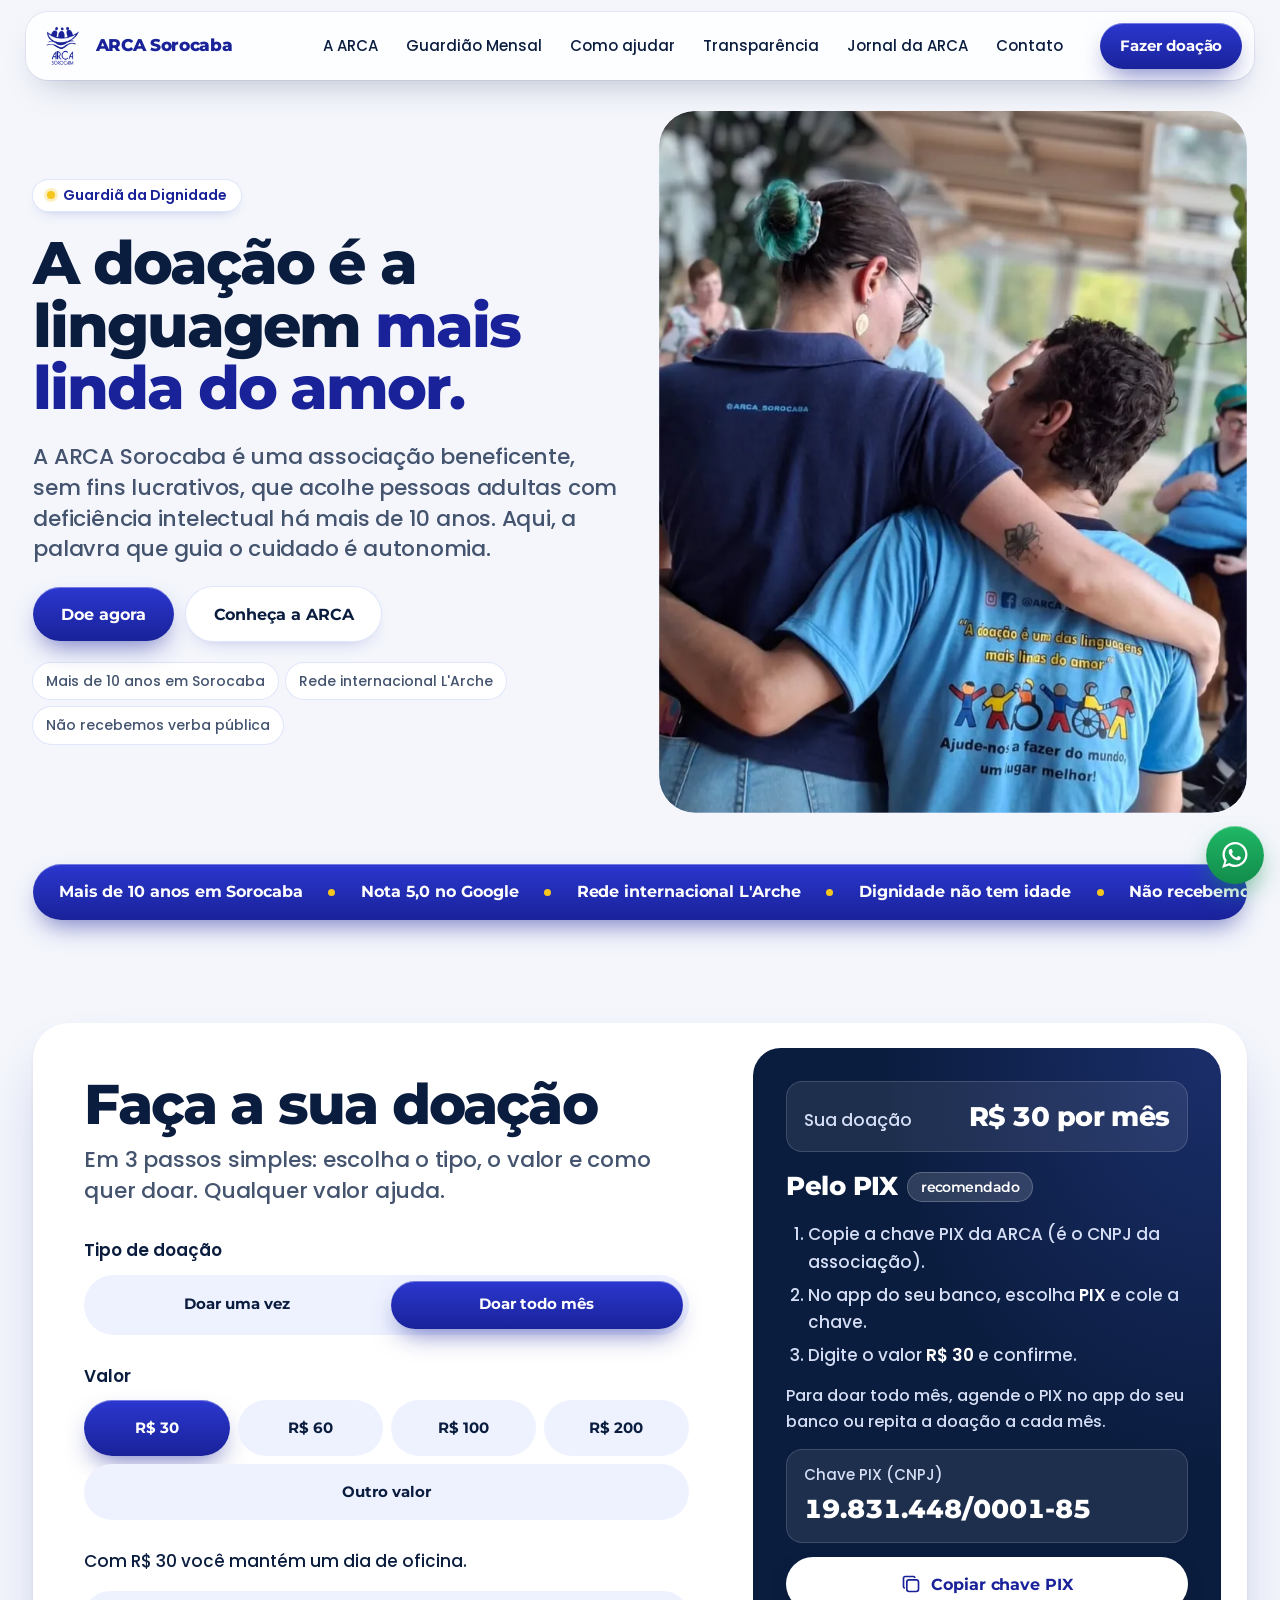
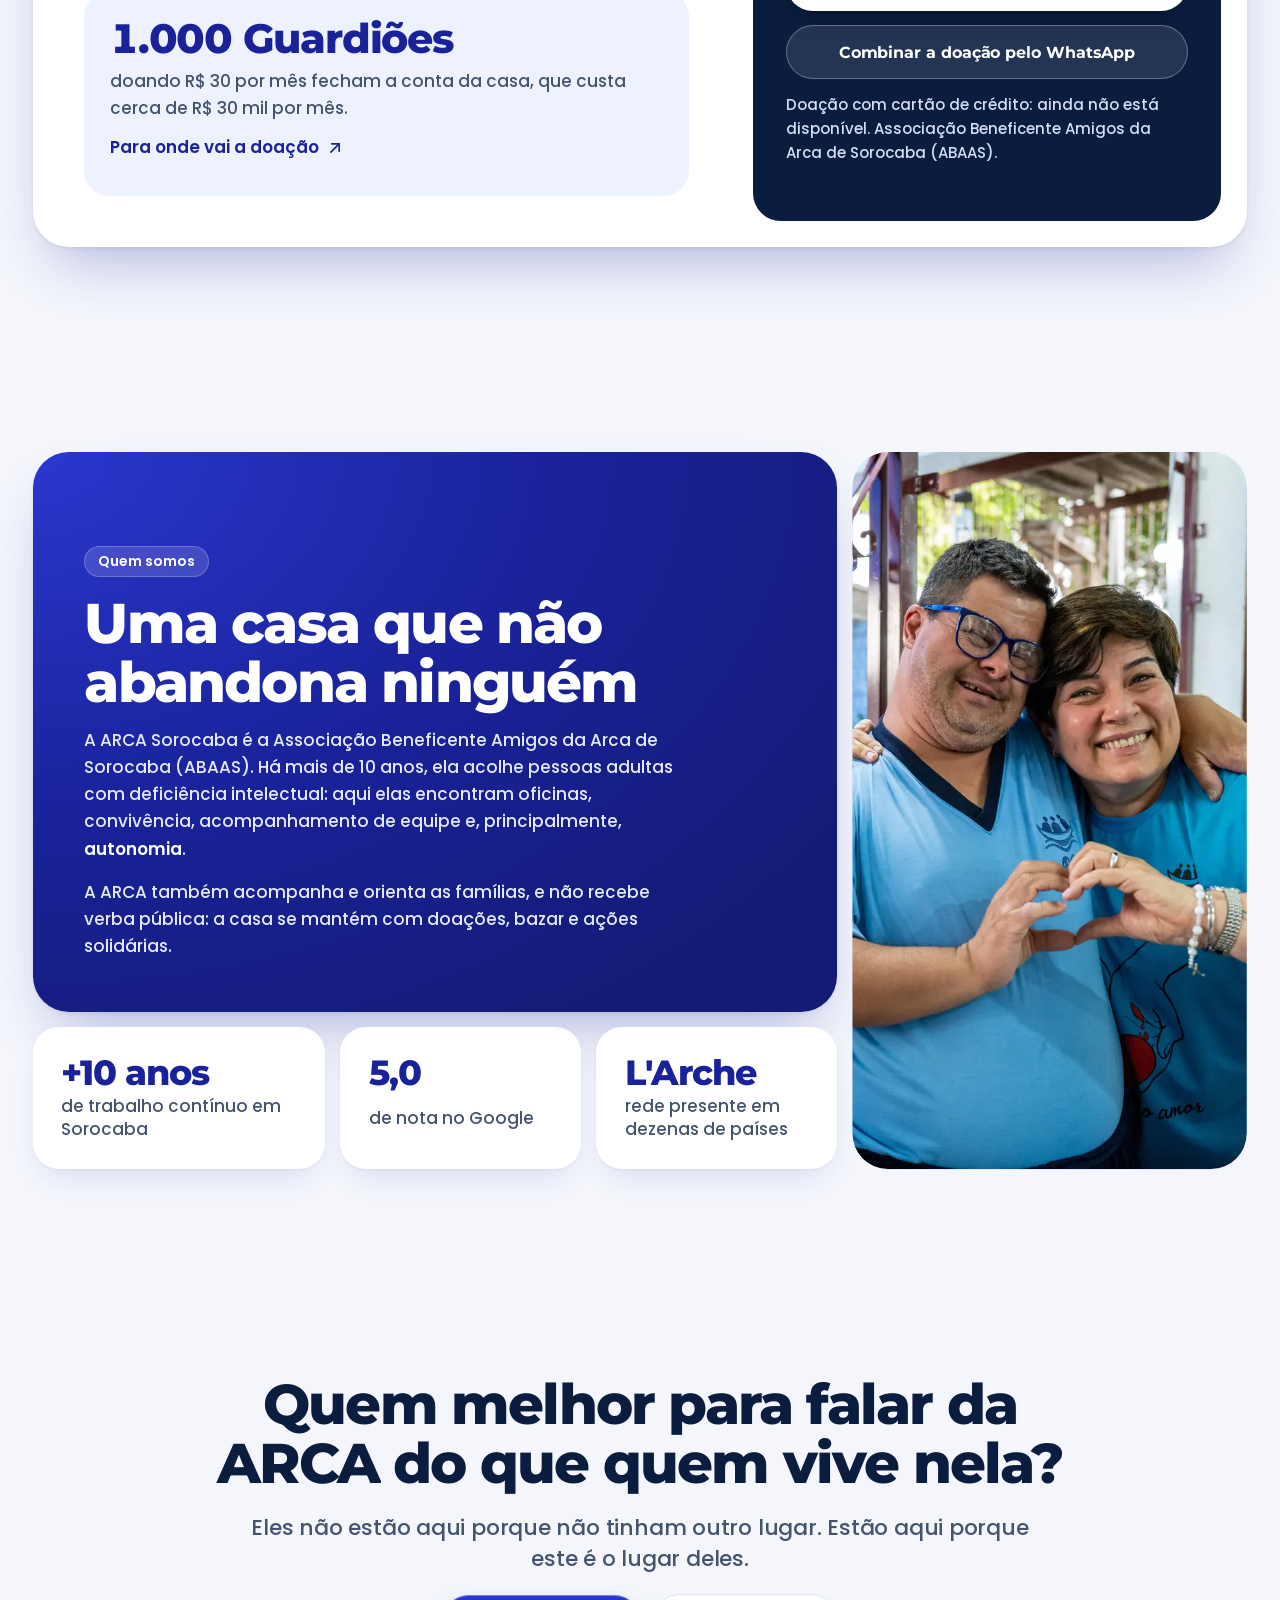
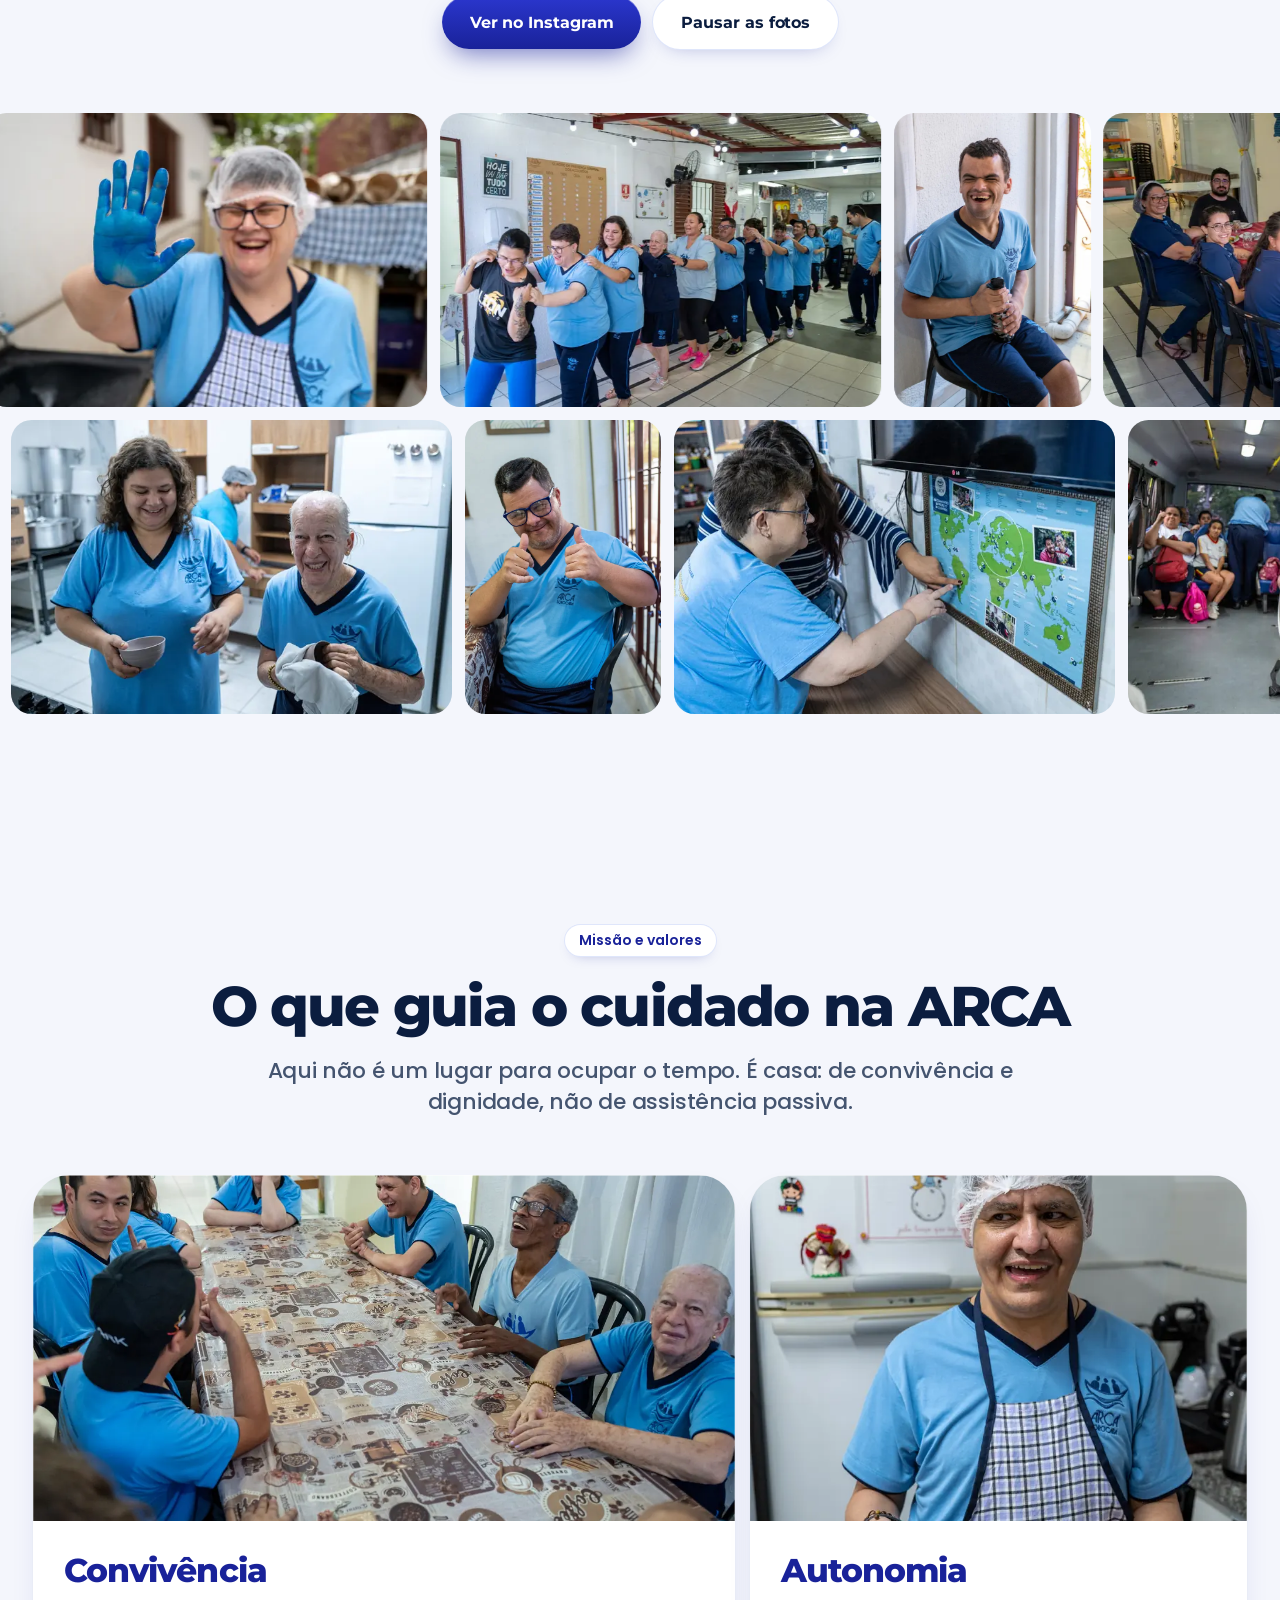
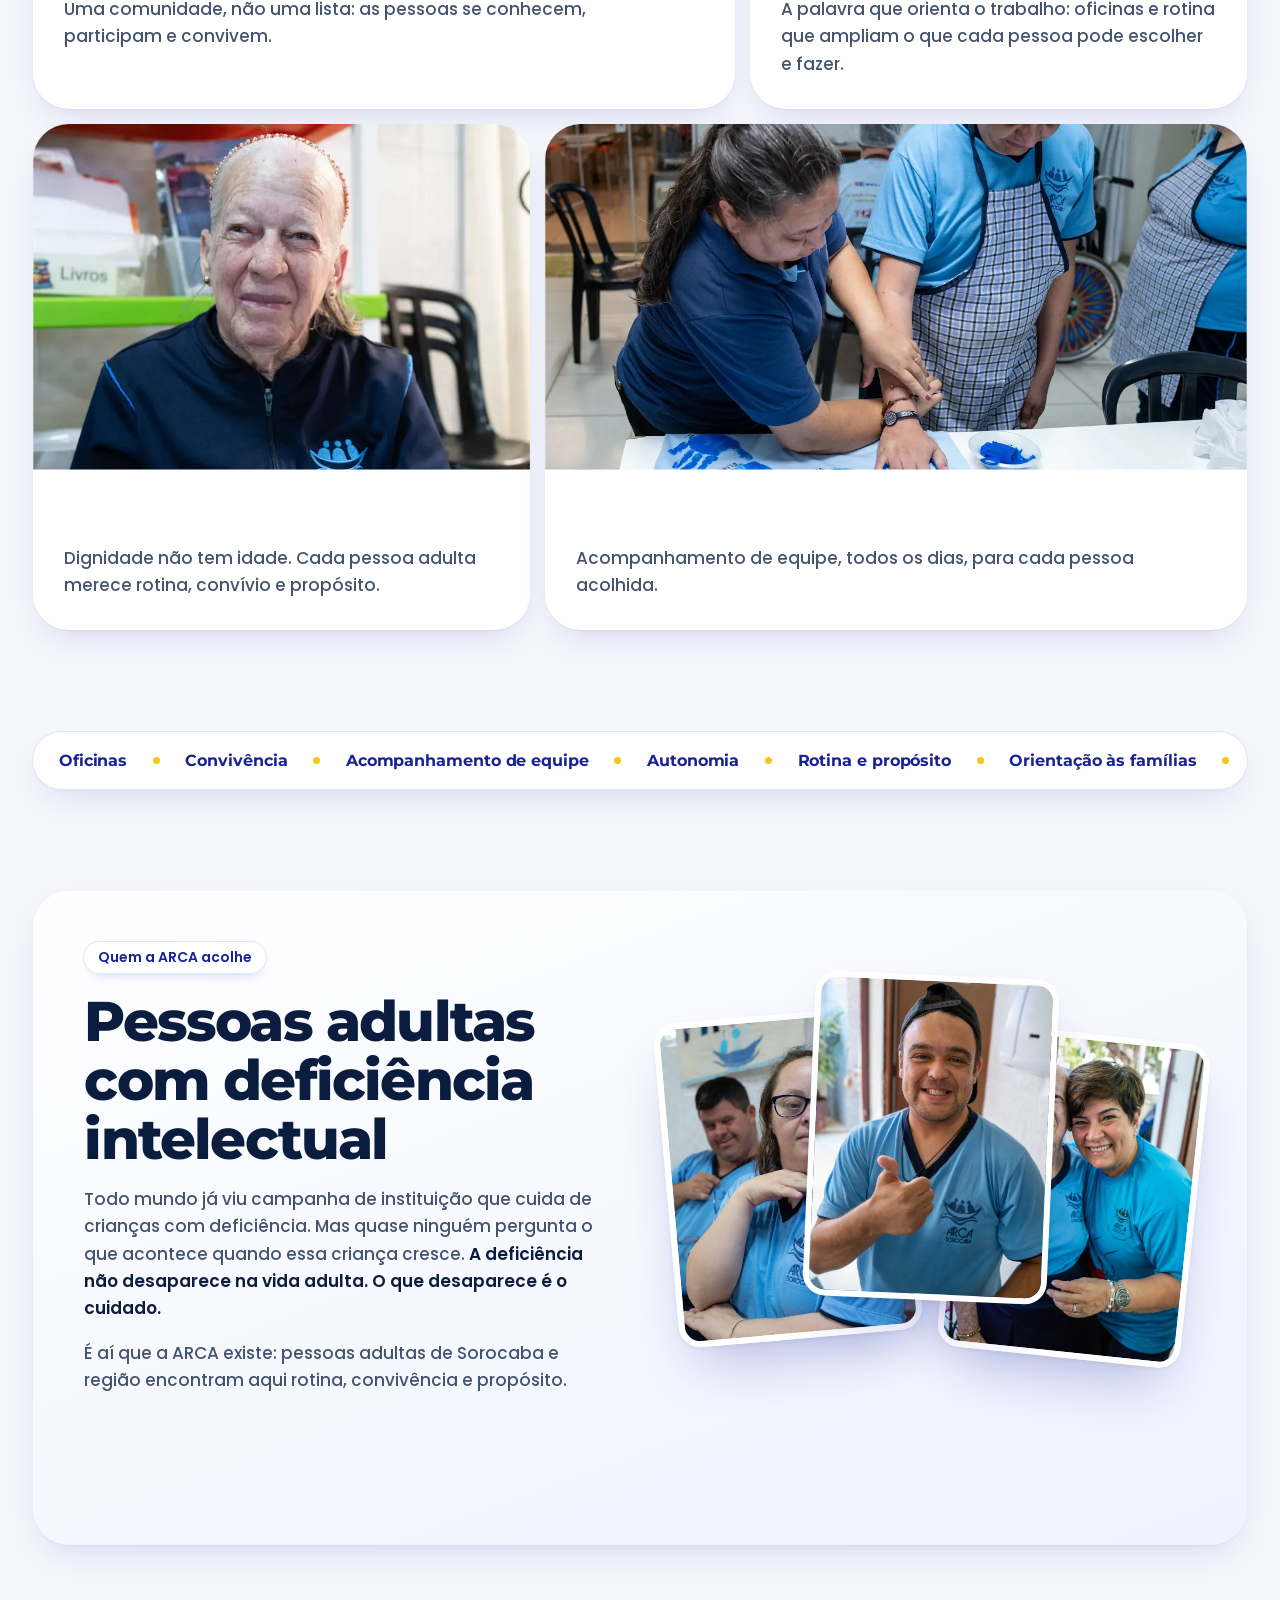
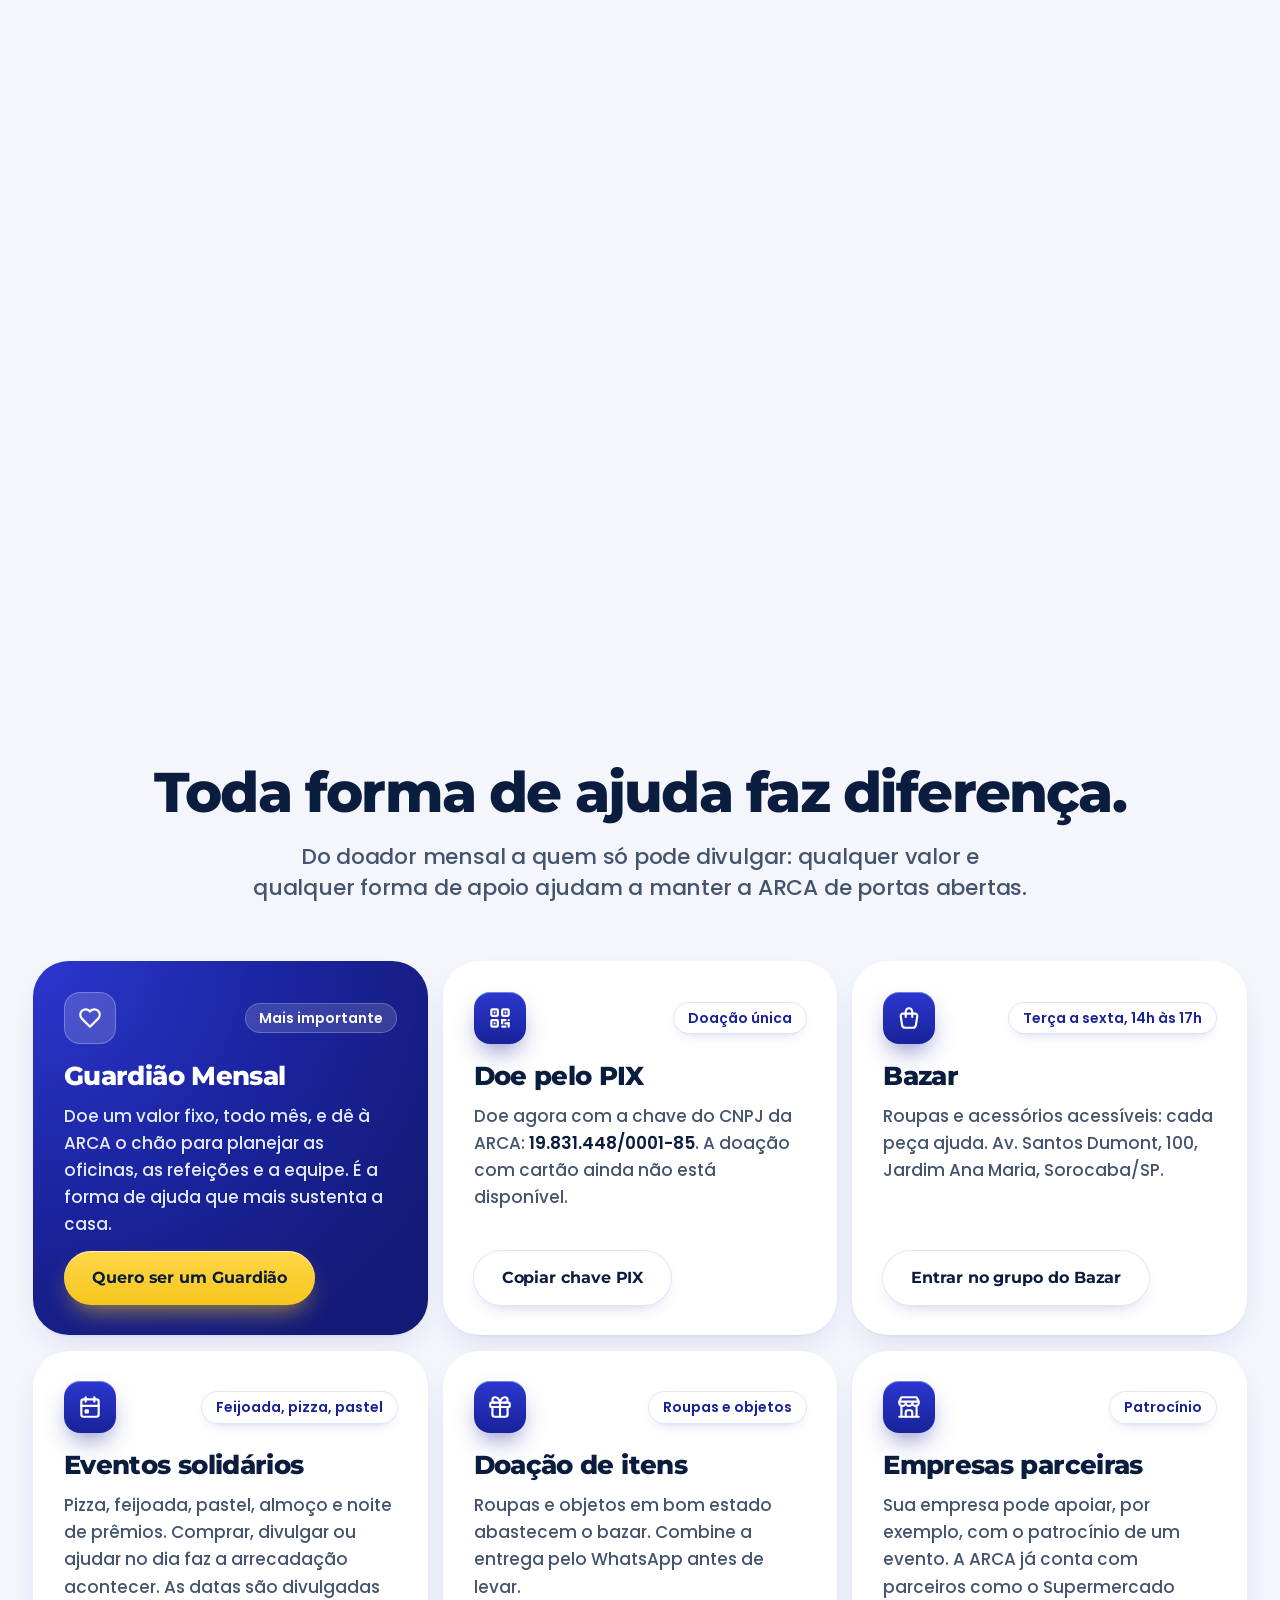
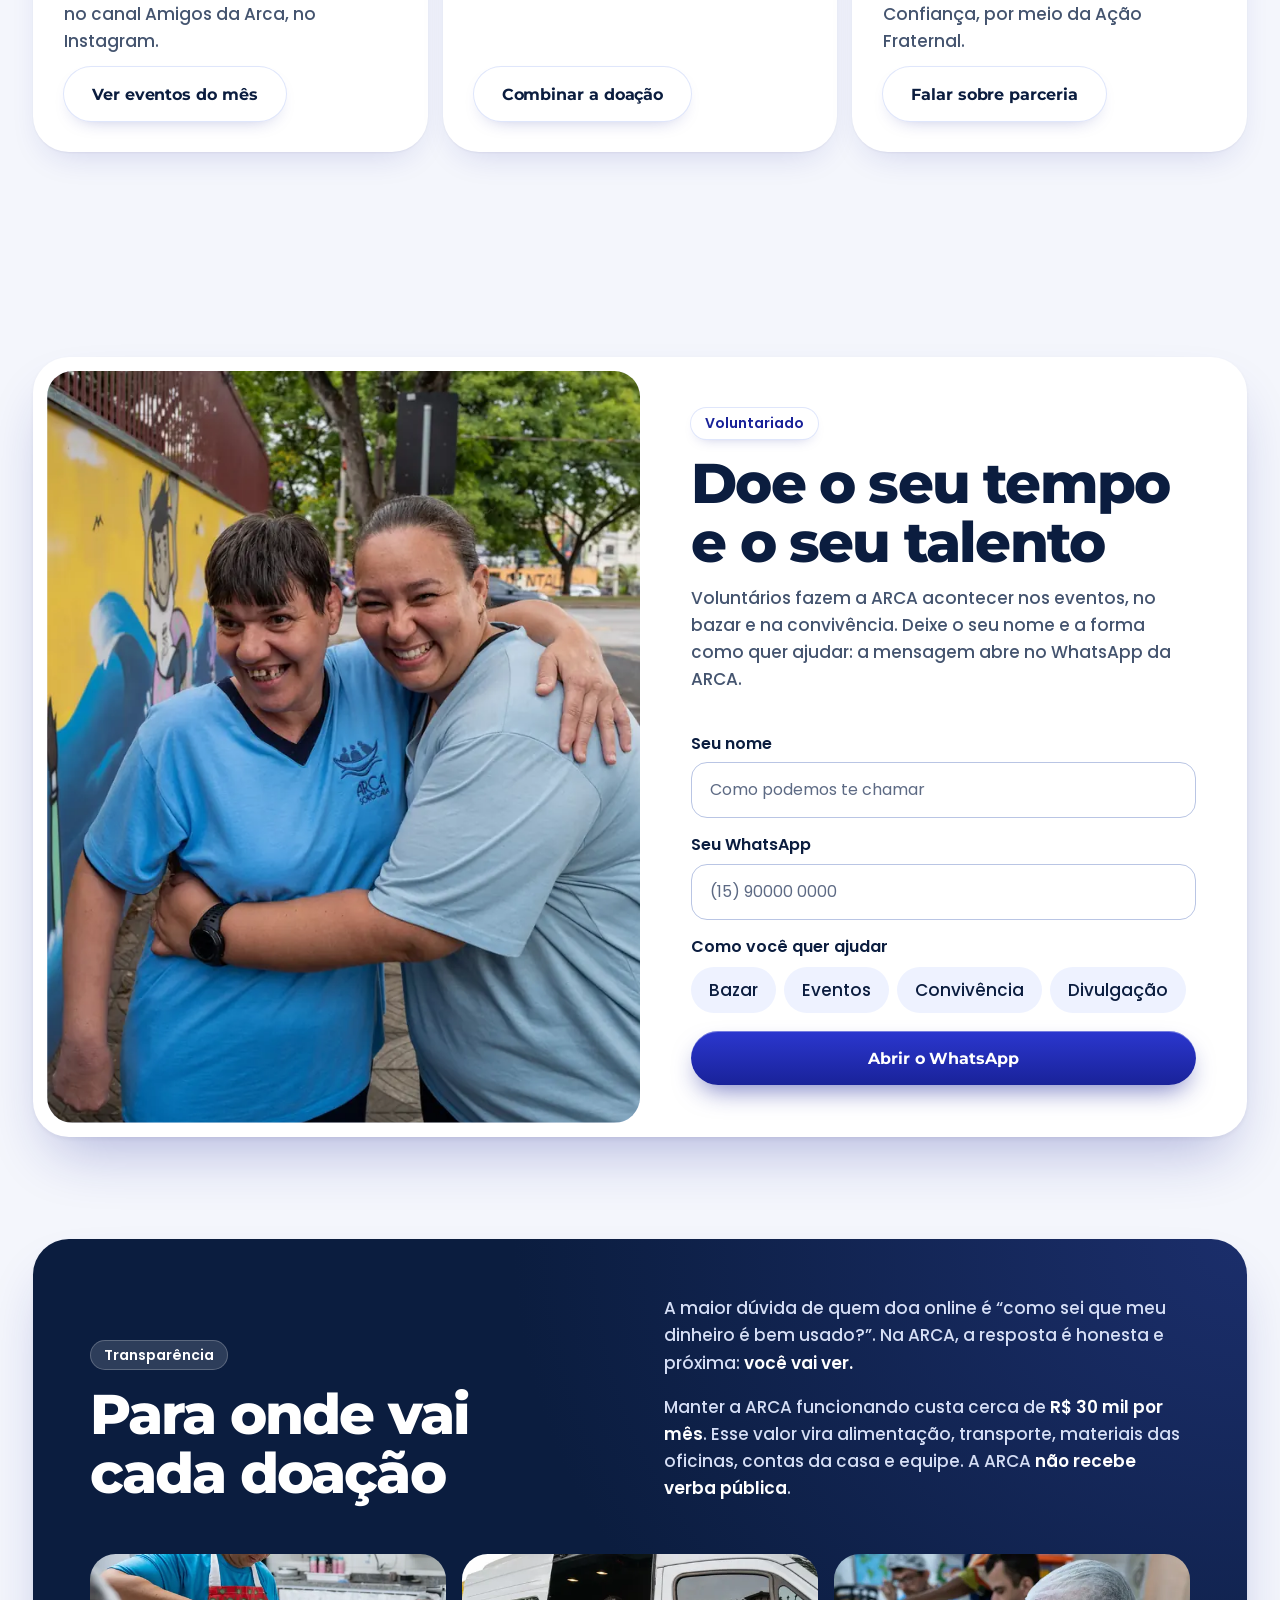
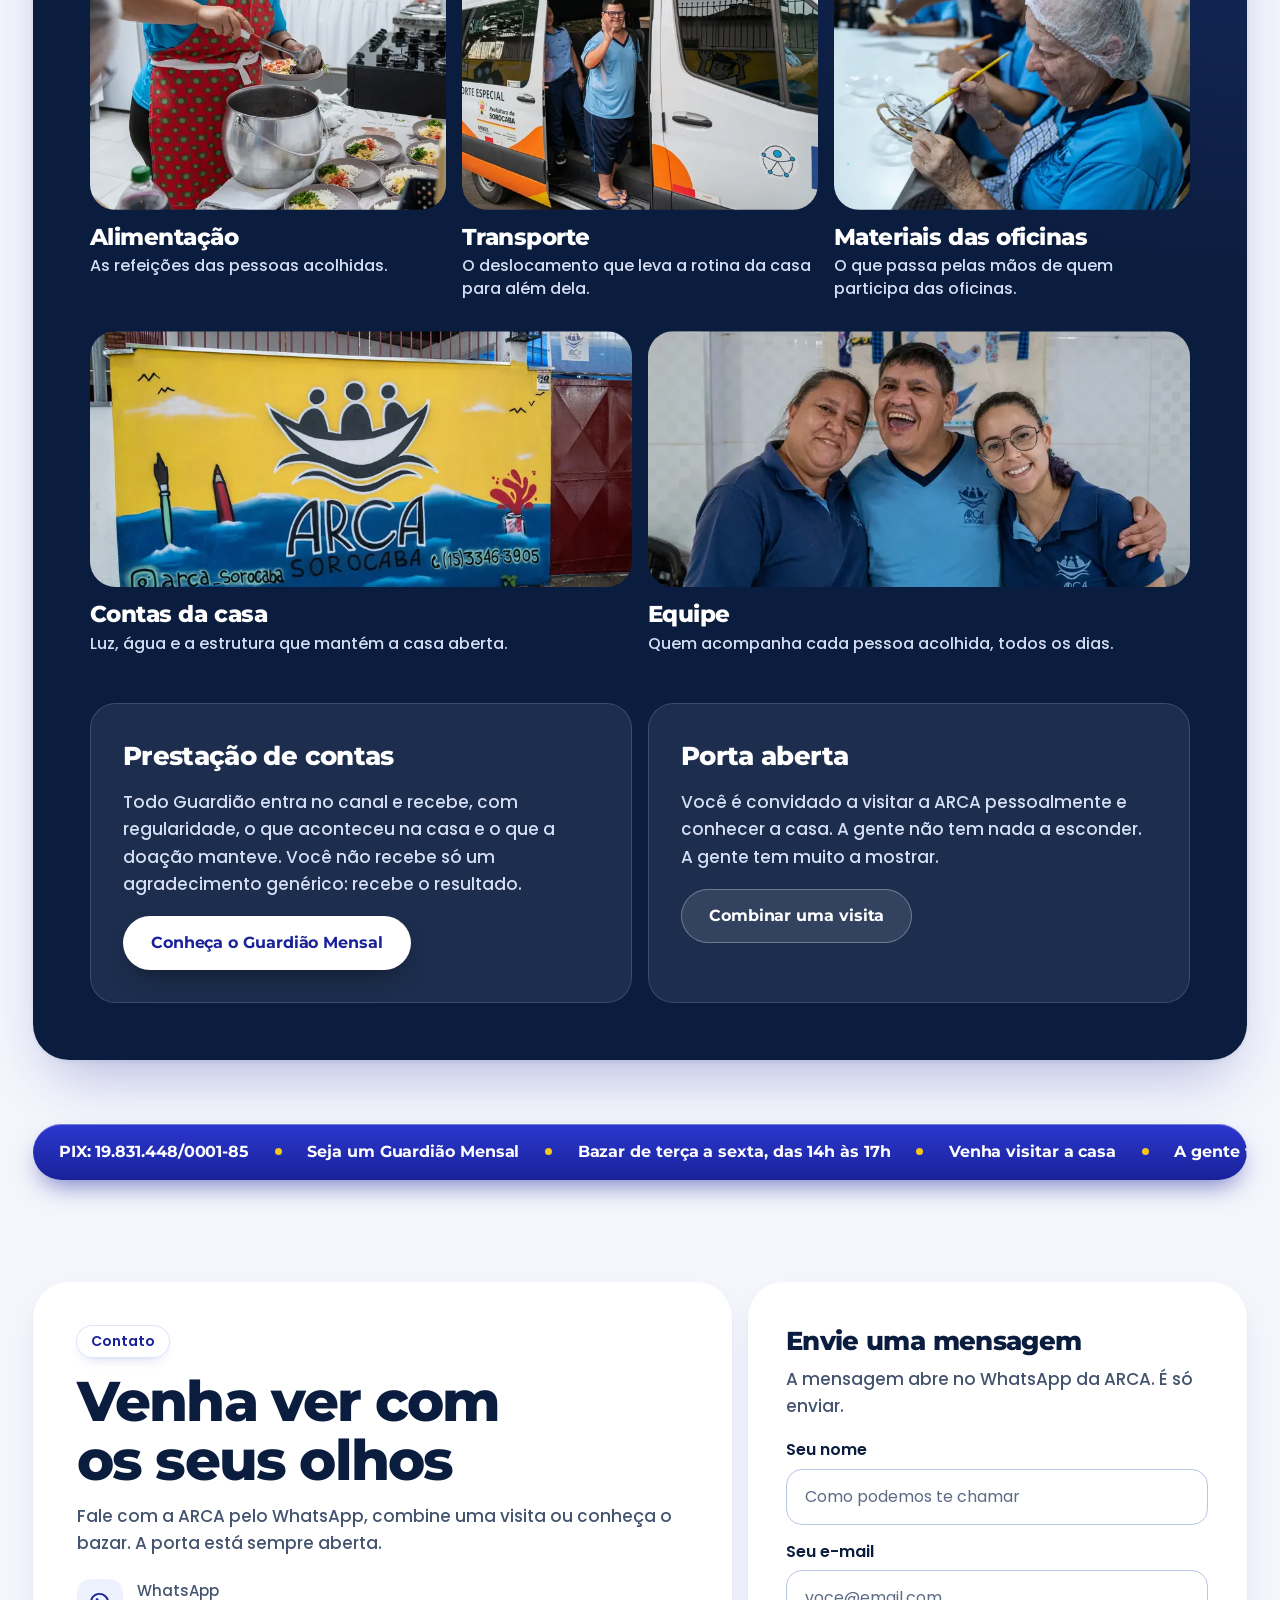
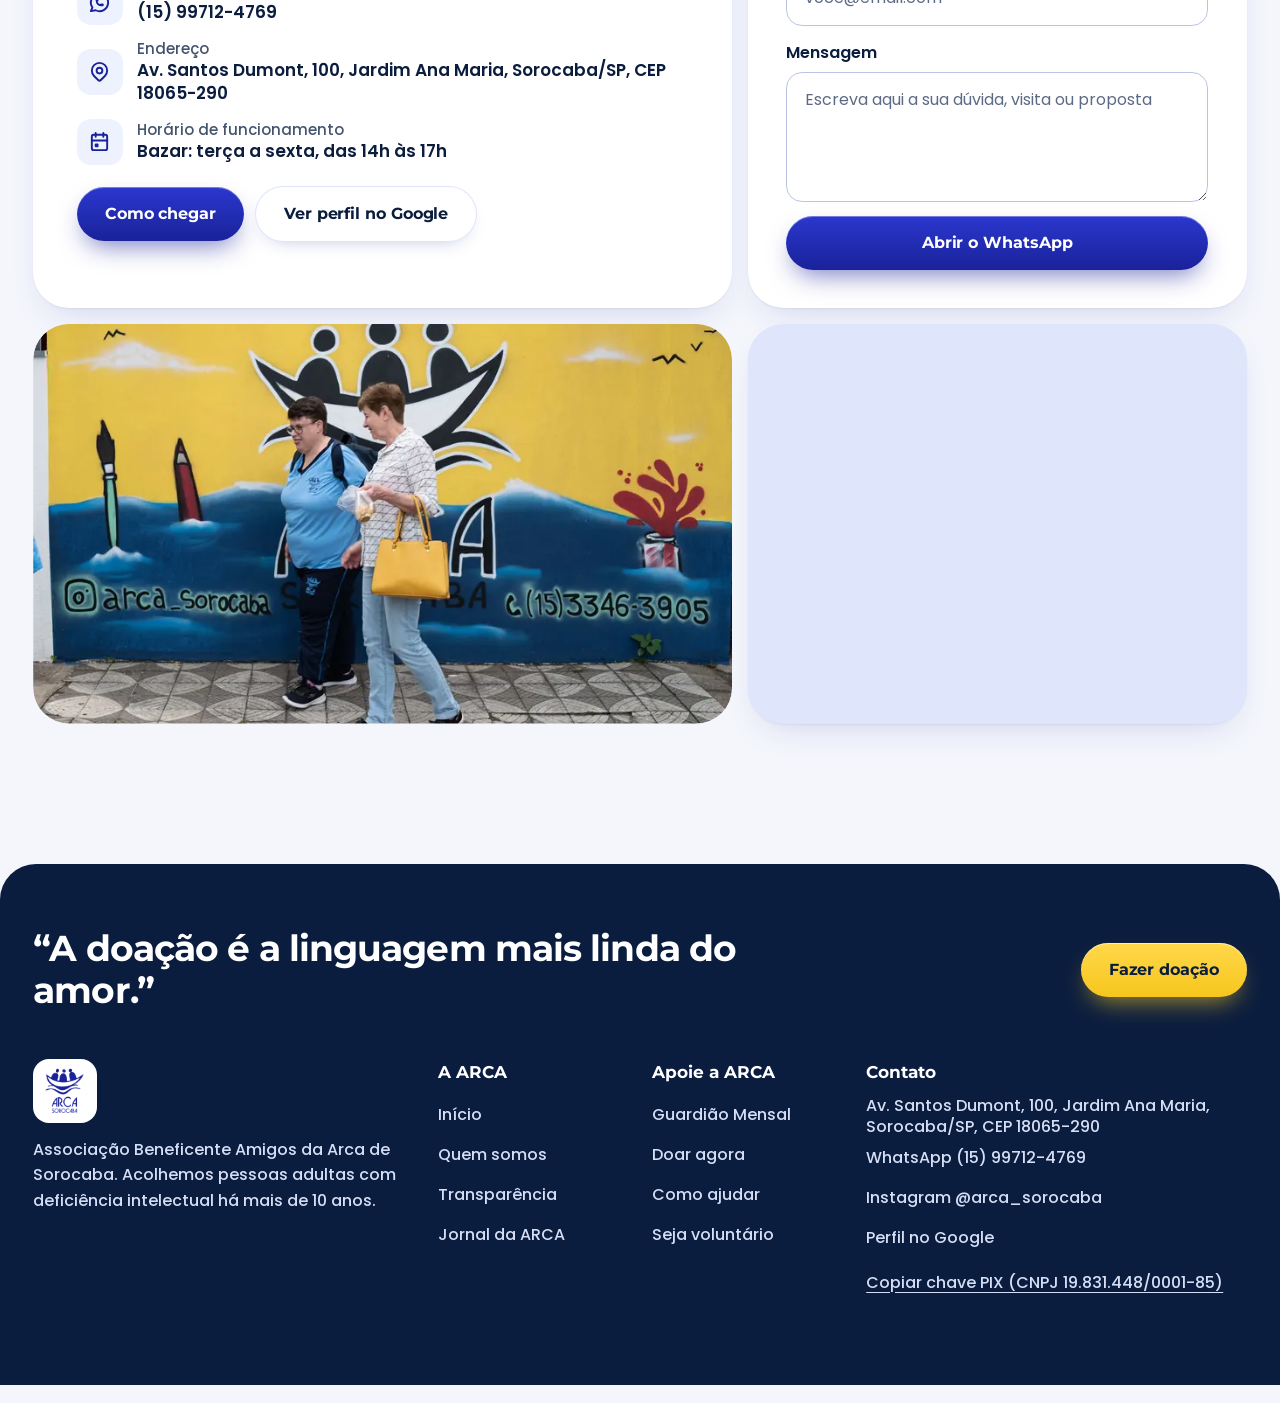
==== index.html @ 10c531be "Corrige barra lateral e contraste; pílulas e cards empilhados Troca o Lenis pelo deslize próprio da " ====
<!doctype html>
<html lang="pt-BR">
<head>
<meta charset="utf-8">
<meta name="viewport" content="width=device-width,initial-scale=1,viewport-fit=cover">
<title>ARCA Sorocaba | Doe e ajude pessoas adultas com deficiência intelectual</title>
<meta name="description" content="A ARCA Sorocaba é uma associação beneficente que acolhe pessoas adultas com deficiência intelectual há mais de 10 anos. Doe pelo PIX ou seja um Guardião mensal.">
<link rel="canonical" href="https://arcasorocaba.com.br/">
<meta name="theme-color" content="#F4F6FC">
<meta name="format-detection" content="telephone=no">
<meta property="og:type" content="website">
<meta property="og:locale" content="pt_BR">
<meta property="og:site_name" content="ARCA Sorocaba">
<meta property="og:title" content="ARCA Sorocaba | Guardiã da Dignidade">
<meta property="og:description" content="A ARCA acolhe adultos com deficiência intelectual em Sorocaba há mais de 10 anos. Doe pelo PIX ou seja um Guardião mensal.">
<meta property="og:url" content="https://arcasorocaba.com.br/">
<meta property="og:image" content="https://arcasorocaba.com.br/assets/img/og-image.jpg">
<meta property="og:image:width" content="1200">
<meta property="og:image:height" content="630">
<meta property="og:image:alt" content="A comunidade da ARCA Sorocaba reunida diante do mural amarelo e azul da casa">
<meta name="twitter:card" content="summary_large_image">
<link rel="icon" type="image/png" href="assets/img/favicon.png">
<link rel="apple-touch-icon" href="assets/img/logo.png">
<link rel="preconnect" href="https://fonts.googleapis.com">
<link rel="preconnect" href="https://fonts.gstatic.com" crossorigin>
<link href="https://fonts.googleapis.com/css2?family=Poppins:wght@400;500;600&family=Montserrat:wght@600;700;800&display=swap" rel="stylesheet">
<link rel="preload" as="image" href="assets/fotos/abraco-hero-1170.webp" imagesrcset="assets/fotos/abraco-hero-760.webp 760w, assets/fotos/abraco-hero-1170.webp 1170w" imagesizes="(max-width:900px) 100vw, 50vw">
<link rel="stylesheet" href="assets/css/site.css">
<link rel="stylesheet" href="assets/css/header.css">
<script>document.documentElement.classList.add('js')</script>
<!-- RASTREAMENTO: colar aqui o Pixel / Tag do Google (responsável: Douglas) -->
<script type="application/ld+json">
{"@context":"https://schema.org","@type":"NGO","name":"ARCA Sorocaba","legalName":"Associação Beneficente Amigos da Arca de Sorocaba","taxID":"19.831.448/0001-85","slogan":"A doação é a linguagem mais linda do amor","description":"Associação beneficente sem fins lucrativos que acolhe pessoas adultas com deficiência intelectual em Sorocaba há mais de 10 anos.","url":"https://arcasorocaba.com.br/","logo":"https://arcasorocaba.com.br/assets/img/logo.png","image":"https://arcasorocaba.com.br/assets/img/og-image.jpg","telephone":"+55 15 99712-4769","address":{"@type":"PostalAddress","streetAddress":"Av. Santos Dumont, 100, Jardim Ana Maria","addressLocality":"Sorocaba","addressRegion":"SP","postalCode":"18065-290","addressCountry":"BR"},"sameAs":["https://www.instagram.com/arca_sorocaba/"]}
</script>
</head>
<body>
<a href="#conteudo" class="skip-link">Ir para o conteúdo</a>

<header class="site-header" id="topo">
  <a href="index.html" class="brand">
    <img src="assets/img/logo.png" alt="" width="44" height="44">
    <span class="brand-name">ARCA Sorocaba</span>
  </a>
  <nav aria-label="Navegação principal" class="nav-full">
    <a href="index.html#quem-somos">A ARCA</a>
    <a href="guardiao.html">Guardião Mensal</a>
    <a href="index.html#como-ajudar">Como ajudar</a>
    <a href="index.html#transparencia">Transparência</a>
    <a href="blog.html">Jornal da ARCA</a>
    <a href="index.html#contato">Contato</a>
  </nav>
  <a href="index.html#doar" class="btn btn-primary btn-head"><span class="wide">Fazer doação</span><span class="narrow">Doar</span></a>
  <button type="button" id="menuToggle" class="menu-btn" aria-label="Abrir e fechar o menu" aria-expanded="false" aria-controls="mobileNav">
    <span></span><span></span>
  </button>
  <nav aria-label="Navegação" class="mobile-nav" id="mobileNav">
    <a href="index.html#quem-somos">A ARCA</a>
    <a href="guardiao.html">Guardião Mensal</a>
    <a href="index.html#como-ajudar">Como ajudar</a>
    <a href="index.html#transparencia">Transparência</a>
    <a href="blog.html">Jornal da ARCA</a>
    <a href="index.html#contato">Contato</a>
  </nav>
</header>

<main id="conteudo">

<section class="hero wrap" aria-labelledby="hero-title">
  <div class="hero-text">
    <span class="pill pill--dot">Guardiã da Dignidade</span>
    <h1 id="hero-title">A doação é a linguagem <em>mais linda do amor.</em></h1>
    <p class="lede">A ARCA Sorocaba é uma associação beneficente, sem fins lucrativos, que acolhe pessoas adultas com deficiência intelectual há mais de 10 anos. Aqui, a palavra que guia o cuidado é autonomia.</p>
    <div class="actions">
      <a href="#doar" class="btn btn-primary">Doe agora</a>
      <a href="#quem-somos" class="btn btn-soft">Conheça a ARCA</a>
    </div>
    <ul class="badges">
      <li>Mais de 10 anos em Sorocaba</li>
      <li>Rede internacional L'Arche</li>
      <li>Não recebemos verba pública</li>
    </ul>
  </div>
  <figure class="hero-photo">
    <img src="assets/fotos/abraco-hero-1170.webp" srcset="assets/fotos/abraco-hero-760.webp 760w, assets/fotos/abraco-hero-1170.webp 1170w" sizes="(max-width:900px) 100vw, 50vw" width="1170" height="1463" alt="Duas pessoas da comunidade ARCA Sorocaba se abraçando, vistas de costas" fetchpriority="high">
  </figure>
</section>

<div class="ticker" data-ticker aria-label="Sobre a ARCA">
  <ul>
    <li>Mais de 10 anos em Sorocaba</li>
    <li>Nota 5,0 no Google</li>
    <li>Rede internacional L'Arche</li>
    <li>Dignidade não tem idade</li>
    <li>Não recebemos verba pública</li>
    <li>Aqui, ninguém é abandonado quando a infância acaba</li>
  </ul>
</div>

<section id="doar" class="sec wrap" aria-labelledby="doar-title">
  <div class="doar-card reveal">
    <div class="doar-left">
      <h2 id="doar-title" class="h2">Faça a sua doação</h2>
      <p class="lede">Em 3 passos simples: escolha o tipo, o valor e como quer doar. Qualquer valor ajuda.</p>
      <span class="doar-label" id="lbl-tipo">Tipo de doação</span>
      <div class="seg" role="group" aria-labelledby="lbl-tipo">
        <button type="button" class="opt-btn" data-freq="unica" aria-pressed="false">Doar uma vez</button>
        <button type="button" class="opt-btn is-active" data-freq="mensal" aria-pressed="true">Doar todo mês</button>
      </div>
      <span class="doar-label" id="lbl-valor">Valor</span>
      <div class="values" role="group" aria-labelledby="lbl-valor">
        <button type="button" class="opt-btn is-active" data-valor="30" aria-pressed="true">R$ 30</button>
        <button type="button" class="opt-btn" data-valor="60" aria-pressed="false">R$ 60</button>
        <button type="button" class="opt-btn" data-valor="100" aria-pressed="false">R$ 100</button>
        <button type="button" class="opt-btn" data-valor="200" aria-pressed="false">R$ 200</button>
        <button type="button" class="opt-btn opt-btn--wide" data-valor="0" aria-pressed="false">Outro valor</button>
      </div>
      <div class="doar-other" id="doarOther">
        <label for="doarOtherInput">Digite o valor em reais</label>
        <input type="text" id="doarOtherInput" inputmode="decimal" placeholder="Ex.: 45">
      </div>
      <p class="impacto" id="impactoText">Com R$ 30 você mantém um dia de oficina.</p>
      <div class="conta" aria-live="polite">
        <p class="conta-big" id="contaBig">1.000 Guardiões</p>
        <p class="conta-text" id="contaText">doando R$ 30 por mês fecham a conta da casa, que custa cerca de R$ 30 mil por mês.</p>
        <a href="#transparencia" class="link-arrow">Para onde vai a doação <svg aria-hidden="true" xmlns="http://www.w3.org/2000/svg" viewBox="0 0 24 24" fill="none" stroke="currentColor" stroke-width="2" stroke-linecap="round" stroke-linejoin="round" > <path stroke="none" d="M0 0h24v24H0z" fill="none"/> <path d="M17 7l-10 10" /> <path d="M8 7l9 0l0 9" /> </svg></a>
      </div>
    </div>
    <div class="pix-card" data-pix-scope>
      <div class="resumo" aria-live="polite">
        <span>Sua doação</span>
        <strong id="doarResumo">R$ 30 por mês</strong>
      </div>
      <h3>Pelo PIX <span class="pill pill--on-dark">recomendado</span></h3>
      <ol class="pix-steps">
        <li>Copie a chave PIX da ARCA (é o CNPJ da associação).</li>
        <li>No app do seu banco, escolha <strong>PIX</strong> e cole a chave.</li>
        <li>Digite o valor <strong id="pixValor">R$ 30</strong> e confirme.</li>
      </ol>
      <p class="pix-mensal" id="pixMensal">Para doar todo mês, agende o PIX no app do seu banco ou repita a doação a cada mês.</p>
      <div class="pix-key"><span>Chave PIX (CNPJ)</span><strong>19.831.448/0001-85</strong></div>
      <button type="button" class="btn btn-white btn-block" data-pix-copy><svg aria-hidden="true" xmlns="http://www.w3.org/2000/svg" viewBox="0 0 24 24" fill="none" stroke="currentColor" stroke-width="2" stroke-linecap="round" stroke-linejoin="round" > <path stroke="none" d="M0 0h24v24H0z" fill="none"/> <path d="M7 7m0 2.667a2.667 2.667 0 0 1 2.667 -2.667h8.666a2.667 2.667 0 0 1 2.667 2.667v8.666a2.667 2.667 0 0 1 -2.667 2.667h-8.666a2.667 2.667 0 0 1 -2.667 -2.667z" /> <path d="M4.012 16.737a2.005 2.005 0 0 1 -1.012 -1.737v-10c0 -1.1 .9 -2 2 -2h10c.75 0 1.158 .385 1.5 1" /> </svg> Copiar chave PIX</button>
      <p role="status" class="copied" data-pix-msg>Chave copiada. Agora é só colar no app do seu banco.</p>
      <a href="https://wa.me/5515997124769" id="doarWhatsBtn" class="btn btn-ghost btn-block" target="_blank" rel="noopener">Combinar a doação pelo WhatsApp</a>
      <p class="pix-note">Doação com cartão de crédito: ainda não está disponível. Associação Beneficente Amigos da Arca de Sorocaba (ABAAS).</p>
    </div>
  </div>
</section>

<section id="quem-somos" class="sec wrap" aria-labelledby="quem-somos-title">
  <div class="bento">
    <div class="b-main reveal">
      <span class="pill pill--on-dark">Quem somos</span>
      <h2 id="quem-somos-title" class="h2">Uma casa que não abandona ninguém</h2>
      <p>A ARCA Sorocaba é a Associação Beneficente Amigos da Arca de Sorocaba (ABAAS). Há mais de 10 anos, ela acolhe pessoas adultas com deficiência intelectual: aqui elas encontram oficinas, convivência, acompanhamento de equipe e, principalmente, <strong>autonomia</strong>.</p>
      <p>A ARCA também acompanha e orienta as famílias, e não recebe verba pública: a casa se mantém com doações, bazar e ações solidárias.</p>
    </div>
    <figure class="b-photo reveal" style="--d:80ms">
      <img src="assets/fotos/comunidade-700.webp" srcset="assets/fotos/comunidade-700.webp 700w, assets/fotos/comunidade-1200.webp 1200w" sizes="(max-width:900px) 100vw, 40vw" width="1200" height="1798" loading="lazy" alt="Um homem e uma mulher da ARCA abraçados e sorrindo, fazendo um coração com as mãos">
    </figure>
    <div class="b-stat reveal"><strong>+10 anos</strong><span>de trabalho contínuo em Sorocaba</span></div>
    <div class="b-stat reveal" style="--d:60ms"><strong>5,0</strong><span>de nota no Google</span></div>
    <div class="b-stat reveal" style="--d:120ms"><strong>L'Arche</strong><span>rede presente em dezenas de países</span></div>
  </div>
</section>

<section id="historias" class="sec" aria-labelledby="vida-title">
  <div class="head wrap">
    <h2 id="vida-title" class="h2 reveal">Quem melhor para falar da ARCA do que quem vive nela?</h2>
    <p class="lede reveal" style="--d:80ms">Eles não estão aqui porque não tinham outro lugar. Estão aqui porque este é o lugar deles.</p>
    <div class="actions actions--center reveal" style="--d:140ms">
      <a href="https://www.instagram.com/arca_sorocaba/" class="btn btn-primary" target="_blank" rel="noopener">Ver no Instagram</a>
      <button type="button" class="btn btn-soft" id="marqueeToggle" aria-pressed="false">Pausar as fotos</button>
    </div>
  </div>
  <div class="marquee" id="marquee" tabindex="0" role="group" aria-label="Fotos do dia a dia na ARCA. Arraste ou use as setas do teclado para ver mais.">
    <ul class="marquee-track">
      <li><img src="assets/fotos/vida-01-640.webp" width="640" height="427" loading="lazy" alt="Mulher de touca mostra a mão pintada de azul e sorri em oficina"></li>
      <li><img src="assets/fotos/vida-03-640.webp" width="640" height="427" loading="lazy" alt="Fila de pessoas da ARCA dançando juntas no salão"></li>
      <li><img src="assets/fotos/vida-07-640.webp" width="640" height="959" loading="lazy" alt="Homem sentado dando risada com a garrafa de água na mão"></li>
      <li><img src="assets/fotos/vida-11-640.webp" width="640" height="427" loading="lazy" alt="Pessoas almoçando juntas em uma mesa de toalha vermelha"></li>
      <li><img src="assets/fotos/vida-04-640.webp" width="640" height="427" loading="lazy" alt="Grupo sentado em roda levantando os braços durante uma atividade"></li>
      <li><img src="assets/fotos/vida-13-640.webp" width="640" height="427" loading="lazy" alt="Duas mulheres se cumprimentam com um toque de punhos na calçada"></li>
      <li><img src="assets/fotos/vida-09-640.webp" width="640" height="959" loading="lazy" alt="Retrato de homem da ARCA sorrindo"></li>
      <li><img src="assets/fotos/vida-02-640.webp" width="640" height="427" loading="lazy" alt="Oficina de pintura com monitora orientando uma participante"></li>
      <li><img src="assets/fotos/vida-15-640.webp" width="640" height="427" loading="lazy" alt="Grupo reunido na sala principal da casa"></li>
    </ul>
    <ul class="marquee-track marquee-track--back">
      <li><img src="assets/fotos/vida-05-640.webp" width="640" height="427" loading="lazy" alt="Duas mulheres riem juntas na cozinha da ARCA"></li>
      <li><img src="assets/fotos/vida-10-640.webp" width="640" height="959" loading="lazy" alt="Homem sorri fazendo sinal de positivo com as duas mãos"></li>
      <li><img src="assets/fotos/vida-06-640.webp" width="640" height="427" loading="lazy" alt="Mulher aponta um lugar no mapa-múndi na parede, com a monitora ao lado"></li>
      <li><img src="assets/fotos/vida-12-640.webp" width="640" height="427" loading="lazy" alt="Homem em cadeira de rodas sorrindo dentro do ônibus adaptado"></li>
      <li><img src="assets/fotos/vida-08-640.webp" width="640" height="427" loading="lazy" alt="Retrato de homem de óculos com um grande sorriso"></li>
      <li><img src="assets/fotos/vida-16-640.webp" width="640" height="427" loading="lazy" alt="Oficina de culinária com bandejas de biscoitos sobre a mesa"></li>
      <li><img src="assets/fotos/vida-14-640.webp" width="640" height="427" loading="lazy" alt="Uma mulher e um homem abraçados dando risada"></li>
      <li><img src="assets/fotos/vida-17-640.webp" width="640" height="427" loading="lazy" alt="Participantes de touca concentrados em uma oficina de pintura"></li>
      <li><img src="assets/fotos/vida-18-640.webp" width="640" height="427" loading="lazy" alt="Grupo de braços para o alto em aula de dança"></li>
    </ul>
  </div>
</section>

<section id="missao" class="sec wrap" aria-labelledby="valores-title">
  <div class="head">
    <span class="pill reveal">Missão e valores</span>
    <h2 id="valores-title" class="h2 reveal">O que guia o cuidado na ARCA</h2>
    <p class="lede reveal" style="--d:80ms">Aqui não é um lugar para ocupar o tempo. É casa: de convivência e dignidade, não de assistência passiva.</p>
  </div>
  <div class="valores">
    <article class="card valor valor--w reveal">
      <div class="card-media"><img src="assets/fotos/convivencia-700.webp" srcset="assets/fotos/convivencia-700.webp 700w, assets/fotos/convivencia-1200.webp 1200w" sizes="(max-width:900px) 100vw, 58vw" width="1200" height="801" loading="lazy" alt="Pessoas da ARCA conversando em volta de uma mesa comprida"></div>
      <div class="card-body"><h3>Convivência</h3><p>Uma comunidade, não uma lista: as pessoas se conhecem, participam e convivem.</p></div>
    </article>
    <article class="card valor reveal" style="--d:80ms">
      <div class="card-media"><img src="assets/fotos/autonomia-700.webp" srcset="assets/fotos/autonomia-700.webp 700w, assets/fotos/autonomia-1200.webp 1200w" sizes="(max-width:900px) 100vw, 42vw" width="1200" height="1798" loading="lazy" style="object-position:center 28%" alt="Homem de avental mostra com orgulho um prato cheio de biscoitos que preparou"></div>
      <div class="card-body"><h3>Autonomia</h3><p>A palavra que orienta o trabalho: oficinas e rotina que ampliam o que cada pessoa pode escolher e fazer.</p></div>
    </article>
    <article class="card valor reveal">
      <div class="card-media"><img src="assets/fotos/dignidade-700.webp" srcset="assets/fotos/dignidade-700.webp 700w, assets/fotos/dignidade-1200.webp 1200w" sizes="(max-width:900px) 100vw, 42vw" width="1200" height="1798" loading="lazy" style="object-position:center 22%" alt="Senhor da ARCA sorrindo com um livro no colo"></div>
      <div class="card-body"><h3>Dignidade</h3><p>Dignidade não tem idade. Cada pessoa adulta merece rotina, convívio e propósito.</p></div>
    </article>
    <article class="card valor valor--w reveal" style="--d:80ms">
      <div class="card-media"><img src="assets/fotos/cuidado-700.webp" srcset="assets/fotos/cuidado-700.webp 700w, assets/fotos/cuidado-1200.webp 1200w" sizes="(max-width:900px) 100vw, 58vw" width="1200" height="801" loading="lazy" alt="Monitora acompanha de perto uma participante em oficina de pintura com as mãos"></div>
      <div class="card-body"><h3>Cuidado</h3><p>Acompanhamento de equipe, todos os dias, para cada pessoa acolhida.</p></div>
    </article>
  </div>
</section>

<div class="ticker ticker--soft" data-ticker data-reverse aria-label="O que a ARCA oferece">
  <ul>
    <li>Oficinas</li>
    <li>Convivência</li>
    <li>Acompanhamento de equipe</li>
    <li>Autonomia</li>
    <li>Rotina e propósito</li>
    <li>Orientação às famílias</li>
  </ul>
</div>

<section id="acolhidos" class="sec wrap" aria-labelledby="acolhe-title">
  <div class="acolhe reveal">
    <div class="acolhe-text">
      <span class="pill">Quem a ARCA acolhe</span>
      <h2 id="acolhe-title" class="h2">Pessoas adultas com deficiência intelectual</h2>
      <p>Todo mundo já viu campanha de instituição que cuida de crianças com deficiência. Mas quase ninguém pergunta o que acontece quando essa criança cresce. <strong>A deficiência não desaparece na vida adulta. O que desaparece é o cuidado.</strong></p>
      <p>É aí que a ARCA existe: pessoas adultas de Sorocaba e região encontram aqui rotina, convivência e propósito.</p>
      <p>A ARCA integra a rede internacional <strong>L'Arche</strong>, presente em dezenas de países. Pertencer a essa rede é um sinal de confiança e de continuidade.</p>
    </div>
    <div class="prints" id="prints">
      <img class="print print--a" src="assets/fotos/print-1-800.webp" width="800" height="1197" loading="lazy" alt="Mulher de óculos da ARCA olhando para a câmera, tranquila, com a mão sob o queixo">
      <img class="print print--b" src="assets/fotos/print-3-800.webp" width="800" height="1199" loading="lazy" alt="Homem da ARCA sorrindo e fazendo sinal de positivo">
      <img class="print print--c" src="assets/fotos/abraco-700.webp" width="700" height="1049" loading="lazy" alt="Duas mulheres da ARCA, uma delas idosa, abraçadas e sorrindo">
    </div>
  </div>
</section>

<section class="wrap" aria-labelledby="guardiao-title">
  <div class="guardiao reveal">
    <div class="guardiao-text">
      <span class="pill pill--on-dark">Guardião Mensal</span>
      <h2 id="guardiao-title" class="h2">E quando ela vira adulta?</h2>
      <p class="lede">Todo mundo cuida da criança com deficiência. Com um valor mensal que cabe no seu bolso, você mantém esta casa de portas abertas. Torne-se um Guardião da ARCA.</p>
      <a href="guardiao.html" class="btn btn-accent">Quero ser um Guardião</a>
    </div>
    <figure class="guardiao-photo">
      <img src="assets/fotos/hero-1200.webp" srcset="assets/fotos/hero-800.webp 800w, assets/fotos/hero-1200.webp 1200w, assets/fotos/hero-2000.webp 2000w" sizes="(max-width:900px) 100vw, 55vw" width="2000" height="1335" loading="lazy" alt="Cerca de vinte pessoas da comunidade ARCA sorriem juntas diante do mural da casa">
    </figure>
  </div>
</section>

<section id="como-ajudar" class="sec wrap" aria-labelledby="ajudar-title">
  <div class="head">
    <span class="pill reveal">Como ajudar</span>
    <h2 id="ajudar-title" class="h2 reveal">Toda forma de ajuda faz diferença.</h2>
    <p class="lede reveal" style="--d:80ms">Do doador mensal a quem só pode divulgar: qualquer valor e qualquer forma de apoio ajudam a manter a ARCA de portas abertas.</p>
  </div>
  <div class="help">
    <article class="card help-card help-card--main reveal">
      <div class="help-top"><span class="ic-tile"><svg aria-hidden="true" xmlns="http://www.w3.org/2000/svg" viewBox="0 0 24 24" fill="none" stroke="currentColor" stroke-width="2" stroke-linecap="round" stroke-linejoin="round" > <path stroke="none" d="M0 0h24v24H0z" fill="none"/> <path d="M19.5 12.572l-7.5 7.428l-7.5 -7.428a5 5 0 1 1 7.5 -6.566a5 5 0 1 1 7.5 6.572" /> </svg></span><span class="pill pill--on-dark">Mais importante</span></div>
      <h3>Guardião Mensal</h3>
      <p>Doe um valor fixo, todo mês, e dê à ARCA o chão para planejar as oficinas, as refeições e a equipe. É a forma de ajuda que mais sustenta a casa.</p>
      <a href="guardiao.html" class="btn btn-accent">Quero ser um Guardião</a>
    </article>
    <article class="card help-card reveal" style="--d:60ms" data-pix-scope>
      <div class="help-top"><span class="ic-tile"><svg aria-hidden="true" xmlns="http://www.w3.org/2000/svg" viewBox="0 0 24 24" fill="none" stroke="currentColor" stroke-width="2" stroke-linecap="round" stroke-linejoin="round" > <path stroke="none" d="M0 0h24v24H0z" fill="none"/> <path d="M4 4m0 1a1 1 0 0 1 1 -1h4a1 1 0 0 1 1 1v4a1 1 0 0 1 -1 1h-4a1 1 0 0 1 -1 -1z" /> <path d="M7 17l0 .01" /> <path d="M14 4m0 1a1 1 0 0 1 1 -1h4a1 1 0 0 1 1 1v4a1 1 0 0 1 -1 1h-4a1 1 0 0 1 -1 -1z" /> <path d="M7 7l0 .01" /> <path d="M4 14m0 1a1 1 0 0 1 1 -1h4a1 1 0 0 1 1 1v4a1 1 0 0 1 -1 1h-4a1 1 0 0 1 -1 -1z" /> <path d="M17 7l0 .01" /> <path d="M14 14l3 0" /> <path d="M20 14l0 .01" /> <path d="M14 14l0 3" /> <path d="M14 20l3 0" /> <path d="M17 17l3 0" /> <path d="M20 17l0 3" /> </svg></span><span class="pill">Doação única</span></div>
      <h3>Doe pelo PIX</h3>
      <p>Doe agora com a chave do CNPJ da ARCA: <strong>19.831.448/0001-85</strong>. A doação com cartão ainda não está disponível.</p>
      <button type="button" class="btn btn-soft" data-pix-copy>Copiar chave PIX</button>
      <p class="copied" role="status" data-pix-msg>Chave copiada. Agora é só colar no app do seu banco.</p>
    </article>
    <article class="card help-card reveal">
      <div class="help-top"><span class="ic-tile"><svg aria-hidden="true" xmlns="http://www.w3.org/2000/svg" viewBox="0 0 24 24" fill="none" stroke="currentColor" stroke-width="2" stroke-linecap="round" stroke-linejoin="round" > <path stroke="none" d="M0 0h24v24H0z" fill="none"/> <path d="M6.331 8h11.339a2 2 0 0 1 1.977 2.304l-1.255 8.152a3 3 0 0 1 -2.966 2.544h-6.852a3 3 0 0 1 -2.965 -2.544l-1.255 -8.152a2 2 0 0 1 1.977 -2.304z" /> <path d="M9 11v-5a3 3 0 0 1 6 0v5" /> </svg></span><span class="pill">Terça a sexta, 14h às 17h</span></div>
      <h3>Bazar</h3>
      <p>Roupas e acessórios acessíveis: cada peça ajuda. Av. Santos Dumont, 100, Jardim Ana Maria, Sorocaba/SP.</p>
      <a href="https://chat.whatsapp.com/GYWs40T8hMe7V15NZbAdEo" class="btn btn-soft" target="_blank" rel="noopener">Entrar no grupo do Bazar</a>
    </article>
    <article class="card help-card reveal" style="--d:60ms" id="eventos">
      <div class="help-top"><span class="ic-tile"><svg aria-hidden="true" xmlns="http://www.w3.org/2000/svg" viewBox="0 0 24 24" fill="none" stroke="currentColor" stroke-width="2" stroke-linecap="round" stroke-linejoin="round" > <path stroke="none" d="M0 0h24v24H0z" fill="none"/> <path d="M4 5m0 2a2 2 0 0 1 2 -2h12a2 2 0 0 1 2 2v12a2 2 0 0 1 -2 2h-12a2 2 0 0 1 -2 -2z" /> <path d="M16 3l0 4" /> <path d="M8 3l0 4" /> <path d="M4 11l16 0" /> <path d="M8 15h2v2h-2z" /> </svg></span><span class="pill">Feijoada, pizza, pastel</span></div>
      <h3>Eventos solidários</h3>
      <p>Pizza, feijoada, pastel, almoço e noite de prêmios. Comprar, divulgar ou ajudar no dia faz a arrecadação acontecer. As datas são divulgadas no canal Amigos da Arca, no Instagram.</p>
      <a href="https://www.instagram.com/channel/AbY5HcxELzVrupCD/" class="btn btn-soft" target="_blank" rel="noopener">Ver eventos do mês</a>
    </article>
    <article class="card help-card reveal" style="--d:120ms">
      <div class="help-top"><span class="ic-tile"><svg aria-hidden="true" xmlns="http://www.w3.org/2000/svg" viewBox="0 0 24 24" fill="none" stroke="currentColor" stroke-width="2" stroke-linecap="round" stroke-linejoin="round" > <path stroke="none" d="M0 0h24v24H0z" fill="none"/> <path d="M3 8m0 1a1 1 0 0 1 1 -1h16a1 1 0 0 1 1 1v2a1 1 0 0 1 -1 1h-16a1 1 0 0 1 -1 -1z" /> <path d="M12 8l0 13" /> <path d="M19 12v7a2 2 0 0 1 -2 2h-10a2 2 0 0 1 -2 -2v-7" /> <path d="M7.5 8a2.5 2.5 0 0 1 0 -5a4.8 8 0 0 1 4.5 5a4.8 8 0 0 1 4.5 -5a2.5 2.5 0 0 1 0 5" /> </svg></span><span class="pill">Roupas e objetos</span></div>
      <h3>Doação de itens</h3>
      <p>Roupas e objetos em bom estado abastecem o bazar. Combine a entrega pelo WhatsApp antes de levar.</p>
      <a href="https://wa.me/5515997124769?text=Quero%20doar%20itens%20para%20o%20bazar%20da%20ARCA" class="btn btn-soft" target="_blank" rel="noopener">Combinar a doação</a>
    </article>
    <article class="card help-card reveal" style="--d:180ms">
      <div class="help-top"><span class="ic-tile"><svg aria-hidden="true" xmlns="http://www.w3.org/2000/svg" viewBox="0 0 24 24" fill="none" stroke="currentColor" stroke-width="2" stroke-linecap="round" stroke-linejoin="round" > <path stroke="none" d="M0 0h24v24H0z" fill="none"/> <path d="M3 21l18 0" /> <path d="M3 7v1a3 3 0 0 0 6 0v-1m0 1a3 3 0 0 0 6 0v-1m0 1a3 3 0 0 0 6 0v-1h-18l2 -4h14l2 4" /> <path d="M5 21l0 -10.15" /> <path d="M19 21l0 -10.15" /> <path d="M9 21v-4a2 2 0 0 1 2 -2h2a2 2 0 0 1 2 2v4" /> </svg></span><span class="pill">Patrocínio</span></div>
      <h3>Empresas parceiras</h3>
      <p>Sua empresa pode apoiar, por exemplo, com o patrocínio de um evento. A ARCA já conta com parceiros como o Supermercado Confiança, por meio da Ação Fraternal.</p>
      <a href="https://wa.me/5515997124769?text=Quero%20saber%20como%20minha%20empresa%20pode%20apoiar%20a%20ARCA" class="btn btn-soft" target="_blank" rel="noopener">Falar sobre parceria</a>
    </article>
  </div>
</section>

<section id="voluntariado" class="sec wrap" aria-labelledby="volunt-title">
  <div class="volunt reveal">
    <figure class="volunt-photo">
      <img src="assets/fotos/voluntariado-700.webp" srcset="assets/fotos/voluntariado-700.webp 700w, assets/fotos/voluntariado-1200.webp 1200w" sizes="(max-width:900px) 100vw, 50vw" width="1200" height="1798" loading="lazy" alt="Uma voluntária e um homem da ARCA abraçados, rindo, em frente ao mural">
    </figure>
    <div class="volunt-body form-wrap">
      <span class="pill">Voluntariado</span>
      <h2 id="volunt-title" class="h2">Doe o seu tempo e o seu talento</h2>
      <p>Voluntários fazem a ARCA acontecer nos eventos, no bazar e na convivência. Deixe o seu nome e a forma como quer ajudar: a mensagem abre no WhatsApp da ARCA.</p>
      <form data-wa-form="voluntario" novalidate>
        <label class="field"><span>Seu nome</span><input type="text" name="nome" required placeholder="Como podemos te chamar" autocomplete="name"></label>
        <label class="field"><span>Seu WhatsApp</span><input type="tel" name="whatsapp" placeholder="(15) 90000 0000" autocomplete="tel"></label>
        <span class="field-label" id="chips-title">Como você quer ajudar</span>
        <div class="chips" role="group" aria-labelledby="chips-title">
          <button type="button" class="chip">Bazar</button>
          <button type="button" class="chip">Eventos</button>
          <button type="button" class="chip">Convivência</button>
          <button type="button" class="chip">Divulgação</button>
        </div>
        <button type="submit" class="btn btn-primary btn-block">Abrir o WhatsApp</button>
      </form>
      <p class="form-done" role="status">Abrimos o WhatsApp com a sua mensagem. É só enviar.</p>
    </div>
  </div>
</section>

<section id="transparencia" class="wrap" aria-labelledby="transp-title">
  <div class="transp">
    <div class="transp-head">
      <div>
        <span class="pill pill--on-dark reveal">Transparência</span>
        <h2 id="transp-title" class="h2 reveal">Para onde vai cada doação</h2>
      </div>
      <div class="transp-copy reveal" style="--d:80ms">
        <p>A maior dúvida de quem doa online é “como sei que meu dinheiro é bem usado?”. Na ARCA, a resposta é honesta e próxima: <strong>você vai ver.</strong></p>
        <p>Manter a ARCA funcionando custa cerca de <strong>R$ 30 mil por mês</strong>. Esse valor vira alimentação, transporte, materiais das oficinas, contas da casa e equipe. A ARCA <strong>não recebe verba pública</strong>.</p>
      </div>
    </div>
    <div class="destinos">
      <article class="destino reveal">
        <div class="card-media"><img src="assets/fotos/alimentacao-600.webp" srcset="assets/fotos/alimentacao-600.webp 600w, assets/fotos/alimentacao-1000.webp 1000w" sizes="(max-width:760px) 100vw, 33vw" width="1000" height="1499" loading="lazy" style="object-position:center 35%" alt="Na cozinha da ARCA, cozinheira de touca monta pratos sobre a mesa"></div>
        <h3>Alimentação</h3><p>As refeições das pessoas acolhidas.</p>
      </article>
      <article class="destino reveal" style="--d:60ms">
        <div class="card-media"><img src="assets/fotos/transporte-600.webp" srcset="assets/fotos/transporte-600.webp 600w, assets/fotos/transporte-1000.webp 1000w" sizes="(max-width:760px) 100vw, 33vw" width="1000" height="667" loading="lazy" alt="Homem da ARCA acenando à porta da van de transporte adaptado"></div>
        <h3>Transporte</h3><p>O deslocamento que leva a rotina da casa para além dela.</p>
      </article>
      <article class="destino reveal" style="--d:120ms">
        <div class="card-media"><img src="assets/fotos/materiais-600.webp" srcset="assets/fotos/materiais-600.webp 600w, assets/fotos/materiais-1000.webp 1000w" sizes="(max-width:760px) 100vw, 33vw" width="1000" height="667" loading="lazy" alt="Senhora de touca pintando uma peça de madeira com pincel"></div>
        <h3>Materiais das oficinas</h3><p>O que passa pelas mãos de quem participa das oficinas.</p>
      </article>
      <article class="destino destino--wide reveal">
        <div class="card-media"><img src="assets/fotos/casa-800.webp" srcset="assets/fotos/casa-800.webp 800w, assets/fotos/casa-1400.webp 1400w" sizes="(max-width:760px) 100vw, 50vw" width="1400" height="934" loading="lazy" alt="Fachada da ARCA, com o mural e o desenho da barca"></div>
        <h3>Contas da casa</h3><p>Luz, água e a estrutura que mantém a casa aberta.</p>
      </article>
      <article class="destino destino--wide reveal" style="--d:60ms">
        <div class="card-media"><img src="assets/fotos/equipe-800.webp" srcset="assets/fotos/equipe-800.webp 800w, assets/fotos/equipe-1400.webp 1400w" sizes="(max-width:760px) 100vw, 50vw" width="1400" height="934" loading="lazy" alt="Duas pessoas da equipe abraçam um homem da ARCA, os três sorrindo"></div>
        <h3>Equipe</h3><p>Quem acompanha cada pessoa acolhida, todos os dias.</p>
      </article>
    </div>
    <div class="duo-cards">
      <article class="glass reveal">
        <h3>Prestação de contas</h3>
        <p>Todo Guardião entra no canal e recebe, com regularidade, o que aconteceu na casa e o que a doação manteve. Você não recebe só um agradecimento genérico: recebe o resultado.</p>
        <a href="guardiao.html" class="btn btn-white">Conheça o Guardião Mensal</a>
      </article>
      <article class="glass reveal" style="--d:80ms">
        <h3>Porta aberta</h3>
        <p>Você é convidado a visitar a ARCA pessoalmente e conhecer a casa. A gente não tem nada a esconder. A gente tem muito a mostrar.</p>
        <a href="#contato" class="btn btn-ghost">Combinar uma visita</a>
      </article>
    </div>
  </div>
</section>

<div class="ticker" data-ticker aria-label="Formas de doar">
  <ul>
    <li>PIX: 19.831.448/0001-85</li>
    <li>Seja um Guardião Mensal</li>
    <li>Bazar de terça a sexta, das 14h às 17h</li>
    <li>Venha visitar a casa</li>
    <li>A gente tem muito a mostrar</li>
  </ul>
</div>

<section id="contato" class="sec wrap" aria-labelledby="contato-title">
  <div class="contato-grid">
    <div class="card contato-card reveal">
      <span class="pill">Contato</span>
      <h2 id="contato-title" class="h2">Venha ver com os seus olhos</h2>
      <p>Fale com a ARCA pelo WhatsApp, combine uma visita ou conheça o bazar. A porta está sempre aberta.</p>
      <ul class="contact-list">
        <li><span class="ic-tile ic-tile--soft"><svg aria-hidden="true" xmlns="http://www.w3.org/2000/svg" viewBox="0 0 24 24" fill="none" stroke="currentColor" stroke-width="2" stroke-linecap="round" stroke-linejoin="round" > <path stroke="none" d="M0 0h24v24H0z" fill="none"/> <path d="M3 21l1.65 -3.8a9 9 0 1 1 3.4 2.9l-5.05 .9" /> <path d="M9 10a.5 .5 0 0 0 1 0v-1a.5 .5 0 0 0 -1 0v1a5 5 0 0 0 5 5h1a.5 .5 0 0 0 0 -1h-1a.5 .5 0 0 0 0 1" /> </svg></span><div><span>WhatsApp</span><a href="https://wa.me/5515997124769?text=Ol%C3%A1!%20Quero%20saber%20mais%20sobre%20a%20ARCA%20Sorocaba." target="_blank" rel="noopener">(15) 99712-4769</a></div></li>
        <li><span class="ic-tile ic-tile--soft"><svg aria-hidden="true" xmlns="http://www.w3.org/2000/svg" viewBox="0 0 24 24" fill="none" stroke="currentColor" stroke-width="2" stroke-linecap="round" stroke-linejoin="round" > <path stroke="none" d="M0 0h24v24H0z" fill="none"/> <path d="M9 11a3 3 0 1 0 6 0a3 3 0 0 0 -6 0" /> <path d="M17.657 16.657l-4.243 4.243a2 2 0 0 1 -2.827 0l-4.244 -4.243a8 8 0 1 1 11.314 0z" /> </svg></span><div><span>Endereço</span><a href="https://www.google.com/maps/dir/?api=1&destination=Av.+Santos+Dumont,+100,+Jardim+Ana+Maria,+Sorocaba+-+SP,+18065-290" target="_blank" rel="noopener">Av. Santos Dumont, 100, Jardim Ana Maria, Sorocaba/SP, CEP 18065-290</a></div></li>
        <li><span class="ic-tile ic-tile--soft"><svg aria-hidden="true" xmlns="http://www.w3.org/2000/svg" viewBox="0 0 24 24" fill="none" stroke="currentColor" stroke-width="2" stroke-linecap="round" stroke-linejoin="round" > <path stroke="none" d="M0 0h24v24H0z" fill="none"/> <path d="M4 5m0 2a2 2 0 0 1 2 -2h12a2 2 0 0 1 2 2v12a2 2 0 0 1 -2 2h-12a2 2 0 0 1 -2 -2z" /> <path d="M16 3l0 4" /> <path d="M8 3l0 4" /> <path d="M4 11l16 0" /> <path d="M8 15h2v2h-2z" /> </svg></span><div><span>Horário de funcionamento</span><strong>Bazar: terça a sexta, das 14h às 17h</strong></div></li>
      </ul>
      <div class="actions">
        <a href="https://www.google.com/maps/dir/?api=1&destination=Av.+Santos+Dumont,+100,+Jardim+Ana+Maria,+Sorocaba+-+SP,+18065-290" class="btn btn-primary" target="_blank" rel="noopener">Como chegar</a>
        <a href="https://www.google.com/maps/search/?api=1&query=ARCA+Sorocaba+Av.+Santos+Dumont+100+Sorocaba+SP" class="btn btn-soft" target="_blank" rel="noopener">Ver perfil no Google</a>
      </div>
    </div>
    <div class="card form-wrap contato-form reveal" style="--d:80ms">
      <form data-wa-form="contato" novalidate>
        <h3>Envie uma mensagem</h3>
        <p>A mensagem abre no WhatsApp da ARCA. É só enviar.</p>
        <label class="field"><span>Seu nome</span><input type="text" name="nome" required placeholder="Como podemos te chamar" autocomplete="name"></label>
        <label class="field"><span>Seu e-mail</span><input type="email" name="email" placeholder="voce@email.com" autocomplete="email"></label>
        <label class="field"><span>Mensagem</span><textarea name="mensagem" required placeholder="Escreva aqui a sua dúvida, visita ou proposta"></textarea></label>
        <button type="submit" class="btn btn-primary btn-block">Abrir o WhatsApp</button>
      </form>
      <p class="form-done" role="status">Abrimos o WhatsApp com a sua mensagem. É só enviar.</p>
    </div>
    <figure class="contato-photo reveal">
      <img src="assets/fotos/contato-800.webp" srcset="assets/fotos/contato-800.webp 800w, assets/fotos/contato-1400.webp 1400w" sizes="(max-width:900px) 100vw, 50vw" width="1400" height="934" loading="lazy" alt="Duas pessoas caminham pela calçada diante do mural da ARCA">
    </figure>
    <div class="map-frame reveal"><iframe title="Mapa: ARCA Sorocaba" loading="lazy" referrerpolicy="no-referrer-when-downgrade" src="https://www.google.com/maps?q=Av.+Santos+Dumont,+100,+Jardim+Ana+Maria,+Sorocaba+-+SP,+18065-290&output=embed"></iframe></div>
  </div>
</section>
</main>

<footer class="site-footer">
  <div class="footer-inner">
    <div class="footer-top">
      <p class="footer-quote">“A doação é a linguagem mais linda do amor.”</p>
      <a href="index.html#doar" class="btn btn-accent">Fazer doação</a>
    </div>
    <div class="footer-grid">
      <div class="footer-brand">
        <img src="assets/img/logo.png" alt="ARCA Sorocaba" width="64" height="64" loading="lazy">
        <p>Associação Beneficente Amigos da Arca de Sorocaba. Acolhemos pessoas adultas com deficiência intelectual há mais de 10 anos.</p>
      </div>
      <nav class="footer-nav" aria-label="Institucional">
        <h3>A ARCA</h3>
        <a href="index.html">Início</a>
        <a href="index.html#quem-somos">Quem somos</a>
        <a href="index.html#transparencia">Transparência</a>
        <a href="blog.html">Jornal da ARCA</a>
      </nav>
      <nav class="footer-nav" aria-label="Apoie a ARCA">
        <h3>Apoie a ARCA</h3>
        <a href="guardiao.html">Guardião Mensal</a>
        <a href="index.html#doar">Doar agora</a>
        <a href="index.html#como-ajudar">Como ajudar</a>
        <a href="index.html#voluntariado">Seja voluntário</a>
      </nav>
      <div class="footer-nav" data-pix-scope>
        <h3>Contato</h3>
        <a href="https://www.google.com/maps/dir/?api=1&destination=Av.+Santos+Dumont,+100,+Jardim+Ana+Maria,+Sorocaba+-+SP,+18065-290" target="_blank" rel="noopener">Av. Santos Dumont, 100, Jardim Ana Maria, Sorocaba/SP, CEP 18065-290</a>
        <a href="https://wa.me/5515997124769?text=Ol%C3%A1!%20Quero%20saber%20mais%20sobre%20a%20ARCA%20Sorocaba." target="_blank" rel="noopener">WhatsApp (15) 99712-4769</a>
        <a href="https://www.instagram.com/arca_sorocaba/" target="_blank" rel="noopener">Instagram @arca_sorocaba</a>
        <a href="https://www.google.com/maps/search/?api=1&query=ARCA+Sorocaba+Av.+Santos+Dumont+100+Sorocaba+SP" target="_blank" rel="noopener">Perfil no Google</a>
        <button type="button" class="copy-link" data-pix-copy>Copiar chave PIX (CNPJ 19.831.448/0001-85)</button>
        <span class="copied" data-pix-msg role="status">Chave PIX copiada.</span>
      </div>
    </div>
    <p class="footer-bottom">© 2026 ARCA Sorocaba, ABAAS. CNPJ 19.831.448/0001-85</p>
  </div>
</footer>

<a class="whatsapp-float" href="https://wa.me/5515997124769?text=Ol%C3%A1!%20Quero%20saber%20mais%20sobre%20a%20ARCA%20Sorocaba." target="_blank" rel="noopener" aria-label="Falar no WhatsApp com a ARCA Sorocaba">
  <svg viewBox="0 0 32 32" fill="currentColor" aria-hidden="true"><path d="M16 3C9.1 3 3.5 8.6 3.5 15.5c0 2.4.7 4.7 1.9 6.7L3 29l7-2.4c1.8 1 3.8 1.5 6 1.5 6.9 0 12.5-5.6 12.5-12.5S22.9 3 16 3Zm0 22.7c-1.9 0-3.7-.5-5.2-1.4l-.4-.2-4.1 1.4 1.4-4-.2-.4a10.2 10.2 0 1 1 8.5 4.6Zm5.6-7.6c-.3-.2-1.8-.9-2.1-1-.3-.1-.5-.2-.7.2-.2.3-.8 1-1 1.2-.2.2-.4.2-.7.1-.3-.2-1.3-.5-2.5-1.5-.9-.8-1.5-1.8-1.7-2.1-.2-.3 0-.5.1-.7l.5-.5.3-.5c.1-.2.1-.4 0-.5l-1-2.3c-.2-.6-.5-.5-.7-.5h-.6c-.2 0-.5.1-.8.4-.3.3-1 1-1 2.5s1.1 2.9 1.2 3.1c.2.2 2.1 3.2 5.1 4.5.7.3 1.3.5 1.7.6.7.2 1.4.2 1.9.1.6-.1 1.8-.7 2-1.4.2-.7.2-1.3.2-1.4-.1-.1-.3-.2-.6-.3Z"/></svg>
</a>

<script src="assets/js/smooth.js"></script>
<script src="assets/js/site.js"></script>
<script src="assets/js/header.js"></script>
</body>
</html>
---- assets/css/site.css ----
/* ARCA Sorocaba: home e Guardião Mensal.
   Azul da barca como cor principal; amarelo do mural só em detalhes.
   Cards e pílulas soltos do fundo, leitura limpa e generosa. */

:root{
  --blue:#192299;
  --blue-2:#2B37CF;
  --blue-dark:#141B77;
  --navy:#0B1D3F;
  --bg:#F4F6FC;
  --white:#FFFFFF;
  --tint:#EEF2FF;
  --tint-2:#DFE6FB;
  --ink:#0B1D3F;
  --body:#44546F;
  --on-dark:#D5DEF5;
  --yellow:#F6C61D;
  --error:#A3122B;

  --m:clamp(16px,2.6vw,40px);
  --gap:clamp(64px,8vw,128px);
  --r-xl:clamp(24px,2.8vw,40px);
  --r-lg:clamp(20px,2vw,28px);
  --r-md:16px;

  --s-1:0 1px 2px rgba(11,29,63,.05),0 14px 34px -14px rgba(25,34,153,.18);
  --s-2:0 2px 4px rgba(11,29,63,.05),0 30px 60px -20px rgba(25,34,153,.32);
  --s-blue:0 1px 0 rgba(255,255,255,.35) inset,0 12px 26px -8px rgba(25,34,153,.6);

  --ease:cubic-bezier(.22,1,.36,1);
  --z-head:30;
  --z-float:40;
}

*,*::before,*::after{box-sizing:border-box}
html{scroll-behavior:smooth;-webkit-text-size-adjust:100%;background:var(--bg)}
body{margin:0;background:var(--bg);color:var(--ink);font-family:'Poppins','Segoe UI',sans-serif;font-weight:500;font-size:clamp(17px,1.25vw,19px);line-height:1.6;overflow-x:clip;-webkit-font-smoothing:antialiased}
img{display:block;max-width:100%;height:auto}
a{color:inherit}
p{margin:0 0 1em;color:var(--body)}
p:last-child{margin-bottom:0}
h1,h2,h3{font-family:'Montserrat','Segoe UI',sans-serif;margin:0;color:var(--ink);text-wrap:balance}
button,input,textarea{font:inherit;color:inherit}
button{cursor:pointer}
ul,ol{margin:0;padding:0}
ul{list-style:none}
strong{font-weight:600;color:var(--ink)}
[id]{scroll-margin-top:96px}
:focus-visible{outline:3px solid var(--blue-2);outline-offset:3px}
::selection{background:var(--blue);color:var(--white)}

/* barra de rolagem lateral */
html{scrollbar-color:auto;scrollbar-width:auto}
::-webkit-scrollbar{width:12px;height:12px}
::-webkit-scrollbar-track{background:var(--bg)}
::-webkit-scrollbar-thumb{background:linear-gradient(180deg,var(--blue-2),var(--blue));border-radius:999px;border:3px solid var(--bg)}
::-webkit-scrollbar-thumb:hover{background:var(--blue-dark)}
::-webkit-scrollbar-corner{background:var(--bg)}
@supports not selector(::-webkit-scrollbar){html{scrollbar-color:var(--blue) var(--bg);scrollbar-width:thin}}

.skip-link{position:absolute;left:12px;top:-80px;z-index:50;background:var(--navy);color:var(--white);padding:12px 18px;border-radius:12px;font-weight:600}
.skip-link:focus{top:12px}

.wrap{max-width:1360px;margin-inline:auto;padding-inline:var(--m)}
.sec{padding-block:var(--gap)}
.h2{font-size:clamp(32px,4.4vw,64px);font-weight:800;line-height:1.05;letter-spacing:-.032em}
.lede{font-size:clamp(19px,1.7vw,24px);line-height:1.42;font-weight:500;letter-spacing:-.01em;color:var(--body);max-width:36em;text-wrap:pretty}
.head{display:grid;gap:clamp(14px,1.6vw,22px);justify-items:center;text-align:center;max-width:980px;margin:0 auto clamp(36px,4.5vw,64px)}
.head .lede{margin:0}

/* pílulas */
.pill{display:inline-flex;align-items:center;gap:8px;width:fit-content;padding:7px 14px;border-radius:999px;background:var(--white);color:var(--blue);font-size:14px;font-weight:600;line-height:1.2;box-shadow:0 0 0 1px var(--tint-2),0 6px 14px -8px rgba(25,34,153,.35)}
.pill--dot::before{content:"";width:8px;height:8px;border-radius:50%;background:var(--yellow);box-shadow:0 0 0 3px rgba(246,198,29,.28)}
.pill--on-dark{background:rgba(255,255,255,.14);color:var(--white);box-shadow:inset 0 0 0 1px rgba(255,255,255,.22)}

/* botões */
.btn{position:relative;overflow:hidden;isolation:isolate;display:inline-flex;align-items:center;justify-content:center;gap:10px;min-height:54px;padding:13px 28px;border:0;border-radius:999px;font-family:'Montserrat',sans-serif;font-weight:700;font-size:16px;line-height:1.2;letter-spacing:-.005em;text-align:center;text-decoration:none;transition:transform .35s var(--ease),box-shadow .35s var(--ease),background-color .25s,color .25s}
.btn svg{width:20px;height:20px;flex:none}
.btn::after{content:"";position:absolute;inset:0;z-index:-1;background:linear-gradient(105deg,transparent 30%,rgba(255,255,255,.38) 50%,transparent 70%);transform:translateX(-120%);transition:transform .7s var(--ease);pointer-events:none}
.btn:active{transform:translateY(1px) scale(.98)}
.btn-primary{background:linear-gradient(180deg,var(--blue-2),var(--blue));color:var(--white);box-shadow:var(--s-blue)}
.btn-accent{background:linear-gradient(180deg,#FFD84A,var(--yellow));color:var(--navy);box-shadow:0 1px 0 rgba(255,255,255,.6) inset,0 12px 26px -10px rgba(246,198,29,.75)}
.btn-white{background:var(--white);color:var(--blue);box-shadow:0 12px 26px -12px rgba(0,0,0,.5)}
.btn-soft{background:var(--white);color:var(--ink);box-shadow:0 0 0 1px var(--tint-2),0 8px 20px -12px rgba(25,34,153,.4)}
.btn-ghost{background:rgba(255,255,255,.1);color:var(--white);box-shadow:inset 0 0 0 1px rgba(255,255,255,.3)}
.btn-block{width:100%}
.btn-head{min-height:46px;padding:10px 20px;font-size:15px;white-space:nowrap}
.btn-head .narrow{display:none}
@media (max-width:560px){.btn-head .wide{display:none}.btn-head .narrow{display:inline}}
@media (hover:hover){
  .btn:hover{transform:translateY(-3px)}
  .btn:hover::after{transform:translateX(120%)}
  .btn-primary:hover{box-shadow:0 1px 0 rgba(255,255,255,.35) inset,0 20px 36px -10px rgba(25,34,153,.7)}
  .btn-soft:hover{color:var(--blue);box-shadow:0 0 0 1px var(--blue),0 14px 28px -12px rgba(25,34,153,.5)}
  .btn-ghost:hover{background:rgba(255,255,255,.2)}
}
.actions{display:flex;flex-wrap:wrap;align-items:center;gap:12px}
.actions--center{justify-content:center}
.link-arrow{display:inline-flex;align-items:center;gap:6px;min-height:44px;color:var(--blue);font-weight:600;text-decoration:none}
.link-arrow svg{width:20px;height:20px;transition:transform .3s var(--ease)}
.link-arrow:hover svg{transform:translate(3px,-3px)}

/* barra flutuante */
.site-header{position:sticky;top:12px;z-index:var(--z-head);display:flex;align-items:center;gap:clamp(12px,2vw,28px);width:calc(100% - 2 * clamp(10px,2vw,28px));max-width:1320px;margin:12px auto 0;min-height:68px;padding:10px 12px 10px 14px;border:0;border-radius:22px;background:rgba(255,255,255,.82);-webkit-backdrop-filter:saturate(180%) blur(18px);backdrop-filter:saturate(180%) blur(18px);box-shadow:0 0 0 1px rgba(25,34,153,.07),0 16px 36px -18px rgba(11,29,63,.35)}
.brand{display:flex;align-items:center;gap:10px;text-decoration:none;margin-right:auto;min-width:0}
.brand img{width:46px;height:46px;object-fit:contain}
.brand-name{font-family:'Montserrat',sans-serif;font-weight:800;font-size:17px;letter-spacing:-.02em;white-space:nowrap;color:var(--blue)}
.nav-full{display:none;gap:4px}
.nav-full a{font-size:15px;font-weight:500;text-decoration:none;white-space:nowrap;padding:9px 12px;border-radius:999px;transition:background-color .2s,color .2s}
.nav-full a:hover,.nav-full a[aria-current="page"]{background:var(--tint);color:var(--blue)}
.menu-btn{position:relative;width:46px;height:46px;border:0;border-radius:14px;background:var(--tint);padding:0;flex:none;color:var(--blue)}
.menu-btn span{position:absolute;left:12px;right:12px;height:2.5px;border-radius:2px;background:currentColor;transition:transform .25s var(--ease),top .25s var(--ease)}
.menu-btn span:first-child{top:18px}
.menu-btn span:last-child{top:26px}
.menu-btn[aria-expanded="true"] span:first-child{top:22px;transform:rotate(45deg)}
.menu-btn[aria-expanded="true"] span:last-child{top:22px;transform:rotate(-45deg)}
.mobile-nav{position:absolute;top:calc(100% + 8px);left:0;right:0;display:none;background:var(--white);border-radius:22px;padding:10px;box-shadow:0 0 0 1px rgba(25,34,153,.07),var(--s-2);max-height:calc(100dvh - 110px);overflow:auto}
.mobile-nav.is-open{display:grid;gap:2px}
.mobile-nav a{display:flex;align-items:center;min-height:52px;padding:0 14px;border-radius:14px;font-weight:600;text-decoration:none}
.mobile-nav a:active,.mobile-nav a:hover{background:var(--tint);color:var(--blue)}
@media (min-width:1121px){
  .nav-full{display:flex}
  .menu-btn,.mobile-nav,.mobile-nav.is-open{display:none}
}

/* abertura */
.hero{display:grid;gap:clamp(24px,3vw,48px);padding-block:clamp(20px,2.4vw,36px) clamp(32px,4vw,56px)}
.hero-text{display:grid;gap:clamp(16px,1.7vw,24px);justify-items:start;align-content:center}
.hero h1{font-size:clamp(36px,4.7vw,76px);font-weight:800;line-height:1.04;letter-spacing:-.035em}
.hero h1 em{font-style:normal;color:var(--blue)}
.hero .lede{margin:0}
.badges{display:flex;flex-wrap:wrap;gap:8px}
.badges li{padding:7px 13px;border-radius:999px;background:var(--white);font-size:14px;font-weight:500;color:var(--body);box-shadow:0 0 0 1px var(--tint-2)}
.hero-photo{margin:0;order:-1;border-radius:var(--r-xl);overflow:hidden;box-shadow:var(--s-2);background:var(--tint-2)}
.hero-photo img{width:100%;height:100%;aspect-ratio:1/1;object-fit:cover;object-position:center 30%}
.js .hero-photo img{animation:hero-drift 2.4s var(--ease) both}
@keyframes hero-drift{from{transform:scale(1.06)}to{transform:scale(1)}}
@media (min-width:901px){
  .hero{grid-template-columns:minmax(0,1fr) minmax(0,1fr);align-items:stretch}
  .hero-photo{order:0;min-height:min(78svh,720px);position:relative}
  .hero-photo img{position:absolute;inset:0;aspect-ratio:auto}
}
@media (max-width:560px){.hero-text .actions .btn{flex:1 1 auto}}

/* faixa de texto infinita */
.ticker{position:relative;overflow:hidden;max-width:1320px;width:calc(100% - 2 * var(--m));margin-inline:auto;border-radius:999px;background:linear-gradient(180deg,var(--blue-2),var(--blue));color:var(--white);box-shadow:var(--s-blue)}
.ticker ul{display:flex;width:max-content;flex-wrap:nowrap}
.ticker li{display:inline-flex;align-items:center;gap:clamp(18px,2vw,30px);padding:clamp(13px,1.2vw,17px) 0 clamp(13px,1.2vw,17px) clamp(18px,2vw,30px);font-family:'Montserrat',sans-serif;font-weight:700;font-size:clamp(15px,1.25vw,18px);white-space:nowrap;letter-spacing:-.005em}
.ticker li::after{content:"";width:7px;height:7px;border-radius:50%;background:var(--yellow)}
#transparencia + .ticker{margin-top:clamp(40px,5vw,72px)}
.ticker--soft{background:var(--white);color:var(--blue);box-shadow:0 0 0 1px var(--tint-2),var(--s-1)}
.js .ticker.is-ready ul{animation:marquee var(--ticker,48s) linear infinite}
.js .ticker.is-ready[data-reverse] ul{animation-direction:reverse}
@keyframes marquee{to{transform:translateX(-50%)}}

/* doação */
.doar-card{display:grid;gap:clamp(24px,3vw,40px);background:var(--white);border-radius:var(--r-xl);padding:clamp(14px,2vw,28px);box-shadow:var(--s-2)}
.doar-left{padding:clamp(12px,2vw,28px)}
.doar-left .lede{margin:12px 0 clamp(20px,2.4vw,32px)}
.doar-label{display:block;font-weight:600;margin-bottom:10px;color:var(--ink)}
.seg,.values{display:grid;gap:8px;margin-bottom:clamp(20px,2.2vw,28px)}
.seg{grid-template-columns:1fr 1fr;padding:6px;border-radius:999px;background:var(--tint)}
.values{grid-template-columns:repeat(4,1fr)}
.opt-btn{min-height:56px;padding:8px 10px;border:0;border-radius:999px;background:var(--tint);color:var(--ink);font-family:'Montserrat',sans-serif;font-weight:700;font-size:clamp(15px,1.2vw,17px);transition:background-color .2s,color .2s,transform .3s var(--ease),box-shadow .3s var(--ease)}
.seg .opt-btn{background:transparent;min-height:48px}
.opt-btn:active{transform:scale(.97)}
.opt-btn.is-active,.seg .opt-btn.is-active{background:linear-gradient(180deg,var(--blue-2),var(--blue));color:var(--white);box-shadow:var(--s-blue)}
.opt-btn--wide{grid-column:1/-1}
@media (hover:hover){.opt-btn:not(.is-active):hover{background:var(--tint-2);transform:translateY(-2px)}.seg .opt-btn:not(.is-active):hover{background:rgba(255,255,255,.7)}}
.doar-other{display:none;margin-bottom:20px}
.doar-other.is-visible{display:block}
.doar-other label{display:block;font-weight:600;margin-bottom:8px}
.doar-other input{width:100%;min-height:56px;padding:12px 18px;border:1.5px solid var(--tint-2);border-radius:16px;background:var(--white)}
.impacto{font-weight:500;color:var(--ink);margin-bottom:16px}
.conta{background:var(--tint);border-radius:var(--r-lg);padding:clamp(18px,2vw,26px)}
.conta-big{font-family:'Montserrat',sans-serif;font-weight:800;font-size:clamp(30px,3.2vw,46px);line-height:1.05;letter-spacing:-.03em;color:var(--blue);margin-bottom:8px;font-variant-numeric:tabular-nums}
.conta-text{margin-bottom:4px}
.pix-card{background:radial-gradient(120% 90% at 100% 0,#1B2E6B 0,var(--navy) 60%);color:var(--white);border-radius:calc(var(--r-xl) - 8px);padding:clamp(20px,2.6vw,36px);display:grid;gap:14px;align-content:start}
.pix-card h3{color:var(--white);font-size:clamp(22px,2vw,28px);font-weight:800;letter-spacing:-.02em;display:flex;flex-wrap:wrap;gap:10px;align-items:center}
.pix-card p,.pix-card li{color:var(--on-dark)}
.pix-card strong{color:var(--white)}
.resumo{display:flex;flex-wrap:wrap;justify-content:space-between;align-items:baseline;gap:4px 16px;padding:14px 18px;border-radius:var(--r-md);background:rgba(255,255,255,.08);color:var(--on-dark);box-shadow:inset 0 0 0 1px rgba(255,255,255,.14)}
.resumo strong{font-family:'Montserrat',sans-serif;font-weight:800;font-size:clamp(22px,2.1vw,30px);letter-spacing:-.02em;color:var(--white);font-variant-numeric:tabular-nums}
.pix-steps{padding-left:1.3em;display:grid;gap:6px}
.pix-mensal{display:none;margin:0;font-size:16px}
.pix-mensal.is-visible{display:block}
.pix-key{display:grid;gap:2px;padding:14px 18px;border-radius:var(--r-md);background:rgba(255,255,255,.08);box-shadow:inset 0 0 0 1px rgba(255,255,255,.14)}
.pix-key span{font-size:15px;color:var(--on-dark)}
.pix-key strong{font-family:'Montserrat',sans-serif;font-weight:800;font-size:clamp(21px,2vw,27px);font-variant-numeric:tabular-nums}
.copied{display:none;font-weight:600;margin:6px 0 0;color:var(--blue)}
.pix-card .copied,.site-footer .copied{color:var(--yellow)}
.copied.is-visible{display:block}
.pix-note{font-size:15px;margin:0}
@media (min-width:900px){.doar-card{grid-template-columns:minmax(0,7fr) minmax(0,5fr)}}

/* quem somos */
.bento{display:grid;gap:clamp(10px,1.2vw,16px)}
.b-main{background:radial-gradient(120% 120% at 0 0,var(--blue-2) 0,var(--blue) 55%,var(--blue-dark) 100%);color:var(--white);border-radius:var(--r-xl);padding:clamp(26px,4vw,56px);display:grid;gap:16px;align-content:end;box-shadow:var(--s-2)}
.b-main h2{color:var(--white)}
.b-main p{color:#E4E9FB;margin:0;max-width:36em}
.b-main strong{color:var(--white)}
.b-photo{margin:0;border-radius:var(--r-xl);overflow:hidden;box-shadow:var(--s-1);min-height:320px;position:relative;background:var(--tint-2)}
.b-photo img{position:absolute;inset:0;width:100%;height:100%;object-fit:cover;object-position:center 22%;transition:transform 1.2s var(--ease)}
.b-stat{background:var(--white);border-radius:var(--r-lg);padding:clamp(20px,2.2vw,30px);display:grid;gap:4px;box-shadow:var(--s-1);transition:transform .4s var(--ease),box-shadow .4s var(--ease)}
.b-stat strong{font-family:'Montserrat',sans-serif;font-weight:800;font-size:clamp(28px,2.7vw,40px);line-height:1.05;letter-spacing:-.03em;color:var(--blue)}
.b-stat span{color:var(--body);line-height:1.35}
@media (min-width:900px){
  .bento{grid-template-columns:repeat(24,minmax(0,1fr))}
  .b-main{grid-column:1/17;min-height:clamp(420px,46vw,560px)}
  .b-photo{grid-column:17/25;grid-row:1/3}
  .b-stat{grid-row:2}
  .bento>.b-stat:nth-child(3){grid-column:1/7}
  .bento>.b-stat:nth-child(4){grid-column:7/12}
  .bento>.b-stat:nth-child(5){grid-column:12/17}
}
@media (max-width:899px){.bento{grid-template-columns:1fr 1fr}.b-main,.b-photo{grid-column:1/-1}.b-photo{aspect-ratio:4/4.2}.bento>.b-stat:nth-child(5){grid-column:1/-1}}

/* carrossel de fotos: passa sozinho e pode ser arrastado */
.marquee{display:grid;gap:clamp(8px,1vw,14px);overflow:hidden;padding-block:6px;outline-offset:-3px}
.marquee-track{display:flex;width:max-content;gap:clamp(8px,1vw,14px);cursor:grab;touch-action:pan-y;user-select:none;-webkit-user-select:none;will-change:transform}
.marquee-track.is-dragging{cursor:grabbing}
.marquee-track li{flex:none;height:clamp(190px,23vw,340px)}
.marquee-track img{height:100%;width:auto;border-radius:clamp(16px,1.6vw,24px);pointer-events:none;-webkit-user-drag:none;transition:transform .35s var(--ease)}
.marquee-track.is-dragging img{transform:scale(.985)}

/* cards */
.card{background:var(--white);border-radius:var(--r-xl);box-shadow:var(--s-1);transition:transform .45s var(--ease),box-shadow .45s var(--ease)}
.card-media{overflow:hidden}
.card-media img{width:100%;height:100%;object-fit:cover;transition:transform 1s var(--ease)}
@media (hover:hover){
  .card:hover,.b-stat:hover{transform:translateY(-6px);box-shadow:var(--s-2)}
  .card:hover .card-media img,.b-photo:hover img,.destino:hover .card-media img{transform:scale(1.045)}
}
.valores{display:grid;gap:clamp(10px,1.2vw,16px)}
.valor{overflow:hidden;display:flex;flex-direction:column}
.valor .card-media{height:clamp(240px,27vw,400px)}
.card-body{padding:clamp(20px,2.4vw,32px)}
.valor h3{font-size:clamp(26px,2.6vw,38px);font-weight:800;line-height:1.1;letter-spacing:-.028em;margin-bottom:8px;color:var(--blue)}
.valor p{margin:0;max-width:34em}
@media (min-width:900px){
  .valores{grid-template-columns:repeat(12,minmax(0,1fr))}
  .valor{grid-column:span 5}
  .valor--w{grid-column:span 7}
}

/* quem a ARCA acolhe */
.acolhe{display:grid;gap:clamp(32px,4vw,64px);align-items:center;background:linear-gradient(160deg,#fff 0,var(--tint) 100%);border-radius:var(--r-xl);padding:clamp(24px,4vw,64px);box-shadow:var(--s-1);overflow:hidden}
.acolhe-text{display:grid;gap:clamp(12px,1.4vw,18px);justify-items:start}
.acolhe-text p{margin:0}
.prints{position:relative;min-height:clamp(330px,38vw,560px)}
.print{position:absolute;width:46%;border:6px solid var(--white);border-radius:22px;box-shadow:var(--s-2);object-fit:cover;aspect-ratio:3/4;transition:transform .5s var(--ease),opacity .6s var(--ease)}
.print--a{left:0;top:8%;transform:rotate(-5deg);z-index:1}
.print--b{left:27%;top:0;transform:rotate(2.5deg);z-index:2}
.print--c{right:0;top:12%;transform:rotate(6deg);z-index:1}
@media (hover:hover){.print:hover{transform:rotate(0) scale(1.05);z-index:3}}
@media (min-width:900px){.acolhe{grid-template-columns:minmax(0,1fr) minmax(0,1fr)}}

/* Guardião */
.guardiao{display:grid;overflow:hidden;background:radial-gradient(120% 130% at 0 0,var(--blue-2) 0,var(--blue) 50%,var(--navy) 100%);border-radius:var(--r-xl);box-shadow:var(--s-2)}
.guardiao-text{padding:clamp(26px,4.4vw,72px);display:grid;gap:clamp(14px,1.6vw,20px);justify-items:start;align-content:center}
.guardiao h2{color:var(--white)}
.guardiao .lede{color:#E4E9FB;margin:0}
.guardiao-photo{margin:0;min-height:280px;position:relative}
.guardiao-photo img{position:absolute;inset:0;width:100%;height:100%;object-fit:cover;object-position:center 60%}
@media (min-width:900px){
  .guardiao{grid-template-columns:minmax(0,5fr) minmax(0,7fr)}
  .guardiao-photo{margin:clamp(12px,1.4vw,18px) clamp(12px,1.4vw,18px) clamp(12px,1.4vw,18px) 0;border-radius:calc(var(--r-xl) - 10px);overflow:hidden;min-height:460px}
}

/* como ajudar */
.help{display:grid;gap:clamp(10px,1.2vw,16px)}
.help-card{display:flex;flex-direction:column;align-items:flex-start;gap:12px;padding:clamp(22px,2.4vw,34px)}
.help-card h3{font-size:clamp(23px,2vw,30px);font-weight:800;letter-spacing:-.025em;line-height:1.12}
.help-card p{margin:0}
.help-card .btn{margin-top:auto}
.help-card>p+.btn,.help-card>p+.copied{margin-top:auto}
.help-top{display:flex;align-items:center;justify-content:space-between;gap:10px;width:100%;margin-bottom:6px}
.ic-tile{display:grid;place-items:center;width:52px;height:52px;flex:none;border-radius:16px;background:linear-gradient(180deg,var(--blue-2),var(--blue));color:var(--white);box-shadow:var(--s-blue)}
.ic-tile svg{width:26px;height:26px}
.ic-tile--soft{background:var(--tint);color:var(--blue);box-shadow:none;width:46px;height:46px;border-radius:14px}
.ic-tile--soft svg{width:23px;height:23px}
.help-card--main{background:radial-gradient(120% 120% at 0 0,var(--blue-2) 0,var(--blue) 60%,var(--blue-dark) 100%)}
.help-card--main h3{color:var(--white)}
.help-card--main p{color:#E4E9FB}
.help-card--main .ic-tile{background:rgba(255,255,255,.16);box-shadow:inset 0 0 0 1px rgba(255,255,255,.25)}
@media (min-width:700px){.help{grid-template-columns:1fr 1fr}}
@media (min-width:1050px){.help{grid-template-columns:repeat(3,1fr)}}

/* voluntariado */
.volunt{display:grid;background:var(--white);border-radius:var(--r-xl);overflow:hidden;box-shadow:var(--s-2)}
.volunt-photo{margin:0;max-height:420px;overflow:hidden;background:var(--tint-2)}
.volunt-photo img{width:100%;height:100%;object-fit:cover;object-position:center 22%}
.volunt-body{padding:clamp(24px,4vw,64px);display:grid;gap:14px;justify-items:start}
.volunt-body form{width:100%;margin-top:6px}
@media (min-width:900px){
  .volunt{grid-template-columns:minmax(0,1fr) minmax(0,1fr)}
  .volunt-photo{max-height:none;position:relative;margin:14px 0 14px 14px;border-radius:calc(var(--r-xl) - 10px)}
  .volunt-photo img{position:absolute;inset:0}
}

/* formulários */
.field{display:grid;gap:6px;margin-bottom:14px;font-weight:600;font-size:16px}
.field input,.field textarea{width:100%;min-height:56px;padding:14px 18px;border:1.5px solid #B9C5E4;border-radius:16px;background:var(--white);color:var(--ink);font-weight:400;transition:border-color .2s,box-shadow .2s}
.field textarea{min-height:130px;resize:vertical}
.field input::placeholder,.field textarea::placeholder{color:#5D6A84}
.field input:focus,.field textarea:focus{outline:0;border-color:var(--blue);box-shadow:0 0 0 4px rgba(25,34,153,.14)}
.field [aria-invalid="true"]{border-color:var(--error)}
.field-error{color:var(--error);font-size:15px;font-weight:600}
.field-label{display:block;font-weight:600;font-size:16px;margin-bottom:8px}
.chips{display:flex;flex-wrap:wrap;gap:8px;margin-bottom:18px}
.chip{min-height:46px;padding:8px 18px;border:0;border-radius:999px;background:var(--tint);font-weight:500;transition:background-color .2s,color .2s,transform .3s var(--ease)}
.chip:active{transform:scale(.97)}
@media (hover:hover){.chip:hover{background:var(--tint-2)}}
.chip.is-selected,.chip.is-selected:hover{background:var(--blue);color:var(--white)}
.form-done{display:none;font-weight:600;margin:14px 0 0;color:var(--blue)}
.form-done.is-visible{display:block}
.contato-form{padding:clamp(22px,3vw,44px)}
.contato-form h3{font-size:clamp(23px,2vw,30px);font-weight:800;letter-spacing:-.025em;margin-bottom:4px}
@media (hover:hover){.contato-form:hover{transform:none;box-shadow:var(--s-1)}}

/* transparência */
.transp{background:radial-gradient(110% 80% at 100% 0,#1B2E6B 0,var(--navy) 55%);color:var(--white);border-radius:var(--r-xl);padding:clamp(24px,4.4vw,72px);box-shadow:var(--s-2)}
.transp h2,.transp h3{color:var(--white)}
.transp p{color:var(--on-dark)}
.transp strong{color:var(--white)}
.transp-head{display:grid;gap:18px;margin-bottom:clamp(28px,4vw,56px)}
.transp-head h2{margin-top:14px}
.transp-copy{max-width:40em}
@media (min-width:900px){.transp-head{grid-template-columns:minmax(0,1fr) minmax(0,1fr);gap:48px;align-items:end}}
.destinos{display:grid;gap:clamp(22px,2.4vw,32px) clamp(10px,1.2vw,16px)}
.destino .card-media{border-radius:var(--r-lg);height:clamp(200px,20vw,290px);margin-bottom:14px}
.destino h3{font-size:clamp(21px,1.8vw,26px);font-weight:800;letter-spacing:-.02em;line-height:1.15;margin-bottom:4px}
.destino p{margin:0;font-size:16px;line-height:1.45}
@media (min-width:761px){
  .destinos{grid-template-columns:repeat(6,minmax(0,1fr))}
  .destino{grid-column:span 2}
  .destino--wide{grid-column:span 3}
}
.duo-cards{display:grid;gap:clamp(10px,1.2vw,16px);margin-top:clamp(28px,4vw,48px)}
.glass{display:grid;gap:12px;justify-items:start;align-content:start;padding:clamp(22px,2.6vw,36px);border-radius:var(--r-lg);background:rgba(255,255,255,.07);box-shadow:inset 0 0 0 1px rgba(255,255,255,.14)}
.glass h3{font-size:clamp(23px,2vw,30px);font-weight:800;letter-spacing:-.025em}
.glass p{margin:0}
.glass .btn{margin-top:6px}
@media (min-width:761px){.duo-cards{grid-template-columns:1fr 1fr}}

/* contato */
.contato-grid{display:grid;gap:clamp(10px,1.2vw,16px)}
.contato-card{padding:clamp(24px,3.4vw,52px);display:grid;gap:14px;justify-items:start;align-content:start}
.contato-card p{margin:0}
.contact-list{display:grid;gap:14px;width:100%;margin:8px 0}
.contact-list li{display:flex;gap:14px;align-items:center}
.contact-list div{display:grid;min-width:0}
.contact-list span:not(.ic-tile){font-size:15px;color:var(--body);line-height:1.3}
.contact-list a,.contact-list strong{font-weight:600;color:var(--ink);line-height:1.35}
.contact-list a{text-decoration:none}
.contact-list a:hover{color:var(--blue);text-decoration:underline;text-underline-offset:3px}
.contato-card:hover{transform:none;box-shadow:var(--s-1)}
.contato-photo{margin:0;border-radius:var(--r-xl);overflow:hidden;box-shadow:var(--s-1);min-height:280px;position:relative}
.contato-photo img{position:absolute;inset:0;width:100%;height:100%;object-fit:cover}
.map-frame{border-radius:var(--r-xl);overflow:hidden;min-height:340px;background:var(--tint-2);box-shadow:var(--s-1)}
.map-frame iframe{display:block;width:100%;height:100%;min-height:340px;border:0}
@media (min-width:900px){.contato-grid{grid-template-columns:minmax(0,7fr) minmax(0,5fr)}.contato-photo,.map-frame{min-height:400px}.contato-photo{grid-column:1}.map-frame{grid-column:2}}

/* rodapé */
.site-footer{background:var(--navy);color:var(--white);border-radius:var(--r-xl) var(--r-xl) 0 0;margin-top:clamp(24px,3vw,40px);padding:clamp(40px,5vw,72px) var(--m) calc(28px + env(safe-area-inset-bottom))}
.site-footer p{color:var(--on-dark)}
.site-footer h3{color:var(--white)}
.footer-inner{max-width:1280px;margin-inline:auto}
.footer-top{display:flex;flex-wrap:wrap;justify-content:space-between;align-items:center;gap:20px;padding-bottom:clamp(28px,4vw,48px)}
.footer-quote{font-family:'Montserrat',sans-serif;font-size:clamp(24px,2.8vw,40px);font-weight:700;line-height:1.15;letter-spacing:-.025em;max-width:22em;margin:0;color:var(--white)!important}
.footer-grid{display:grid;gap:32px 24px}
.footer-brand img{background:var(--white);padding:5px;border-radius:16px;margin-bottom:14px}
.footer-brand p{max-width:26em;font-size:16px}
.footer-nav{display:grid;gap:2px;align-content:start;justify-items:start}
.footer-nav h3{font-size:17px;font-weight:700;margin-bottom:8px}
.footer-nav a{display:inline-flex;align-items:center;min-height:38px;font-size:16px;line-height:1.3;text-decoration:none;color:var(--on-dark);transition:color .2s}
.footer-nav a:hover{color:var(--white)}
.copy-link{background:none;border:0;color:var(--on-dark);padding:10px 0;text-align:left;font-size:16px;text-decoration:underline;text-underline-offset:4px}
.footer-bottom{font-size:15px;margin:28px 0 0;padding-right:72px}
@media (min-width:561px){.footer-grid{grid-template-columns:1fr 1fr}}
@media (min-width:1000px){.footer-grid{grid-template-columns:4fr 2fr 2fr 4fr}}

.whatsapp-float{position:fixed;right:max(16px,env(safe-area-inset-right));bottom:calc(16px + env(safe-area-inset-bottom));z-index:var(--z-float);display:grid;place-items:center;width:58px;height:58px;border-radius:50%;background:linear-gradient(180deg,#1FB866,#128C4B);color:var(--white);box-shadow:0 1px 0 rgba(255,255,255,.35) inset,0 12px 26px -6px rgba(18,140,75,.65);transition:transform .35s var(--ease)}
@media (hover:hover){.whatsapp-float:hover{transform:scale(1.08) translateY(-2px)}}
.whatsapp-float svg{width:32px;height:32px}

/* entrada das partes de cada seção. Sem JS, tudo aparece normalmente. */
@media (hover:hover){.js .card.reveal.is-in:hover,.js .b-stat.reveal.is-in:hover{transform:translateY(-6px)}.js .contato-card.reveal.is-in:hover,.js .contato-form.reveal.is-in:hover{transform:none}}
.js .prints .print{opacity:0}
.js .prints.is-in .print{opacity:1}
.js .prints:not(.is-in) .print{transform:translateY(40px) rotate(0)}

/* Guardião Mensal */
.pg-hero{display:grid;gap:clamp(24px,3vw,48px);padding-block:clamp(20px,2.4vw,36px) clamp(32px,4vw,56px)}
.pg-hero-text{display:grid;gap:clamp(16px,1.7vw,24px);justify-items:start;align-content:center}
.pg-title{font-size:clamp(36px,4.7vw,76px);font-weight:800;line-height:1.04;letter-spacing:-.035em}
.pg-title em{font-style:normal;color:var(--blue)}
.pg-hero-photo{margin:0;order:-1;border-radius:var(--r-xl);overflow:hidden;box-shadow:var(--s-2)}
.pg-hero-photo img{width:100%;height:100%;aspect-ratio:5/4;object-fit:cover;object-position:center 40%}
@media (min-width:901px){.pg-hero{grid-template-columns:minmax(0,1fr) minmax(0,1fr)}.pg-hero-photo{order:0;min-height:min(70svh,640px);position:relative}.pg-hero-photo img{position:absolute;inset:0;aspect-ratio:auto}}
.panel{border-radius:var(--r-xl);padding:clamp(26px,4.4vw,72px);box-shadow:var(--s-1)}
.panel--white{background:var(--white)}
.panel--tint{background:linear-gradient(160deg,#fff 0,var(--tint) 100%)}
.panel--navy{background:radial-gradient(110% 90% at 100% 0,#1B2E6B 0,var(--navy) 55%);box-shadow:var(--s-2)}
.panel--blue{background:radial-gradient(120% 120% at 0 0,var(--blue-2) 0,var(--blue) 60%,var(--blue-dark) 100%);box-shadow:var(--s-2)}
.panel--navy,.panel--blue{color:var(--white)}
.panel--navy h2,.panel--blue h2,.panel--navy h3,.panel--blue h3{color:var(--white)}
.panel--navy p,.panel--blue p,.panel--navy li,.panel--blue li{color:#E4E9FB}
.panel--navy strong,.panel--blue strong{color:var(--white)}
.duo{display:grid;gap:clamp(24px,4vw,64px)}
.duo-head{display:grid;gap:16px;align-content:start;justify-items:start}
.duo-head img{width:100%;aspect-ratio:3/2;object-fit:cover;border-radius:var(--r-lg);box-shadow:var(--s-1)}
@media (min-width:900px){.duo{grid-template-columns:minmax(0,1fr) minmax(0,1fr)}.duo-head{position:sticky;top:112px;align-self:start}}
.prose{max-width:38em;line-height:1.65}
.split-card{display:grid;background:var(--white);border-radius:var(--r-xl);overflow:hidden;box-shadow:var(--s-2)}
.split-card>figure{margin:0;min-height:280px;position:relative;overflow:hidden}
.split-card>figure img{position:absolute;inset:0;width:100%;height:100%;object-fit:cover}
.split-card>div{padding:clamp(26px,4.4vw,72px);display:grid;gap:14px;align-content:center;justify-items:start}
.split-card--navy{background:radial-gradient(110% 90% at 0 0,#1B2E6B 0,var(--navy) 60%)}
.split-card--navy h2{color:var(--white)}
.split-card--navy p{color:#E4E9FB}
.split-card--navy strong{color:var(--white)}
@media (min-width:900px){.split-card{grid-template-columns:1fr 1fr}.split-card>figure{margin:14px;border-radius:calc(var(--r-xl) - 10px)}.split-card--flip>figure{order:1}}
.steps{display:grid;gap:clamp(10px,1.2vw,16px);list-style:none;margin-top:clamp(24px,3vw,44px)}
.steps li{background:var(--white);border-radius:var(--r-lg);padding:clamp(20px,2.4vw,32px);display:grid;gap:6px;box-shadow:var(--s-1);transition:transform .45s var(--ease),box-shadow .45s var(--ease)}
.steps h3{font-size:clamp(21px,1.8vw,26px);font-weight:800;letter-spacing:-.02em;color:var(--blue)}
.steps p{margin:0}
@media (hover:hover){.steps li:hover{transform:translateY(-5px);box-shadow:var(--s-2)}}
@media (min-width:761px){.steps{grid-template-columns:1fr 1fr}}
.check-list{display:grid;gap:10px}
.check-list li{position:relative;padding:15px 20px 15px 58px;border-radius:22px;background:var(--white);color:var(--body);line-height:1.5;box-shadow:0 0 0 1px var(--tint-2),0 12px 24px -18px rgba(25,34,153,.45);transition:transform .4s var(--ease),box-shadow .4s var(--ease)}
.check-list li::before{content:"";position:absolute;left:16px;top:14px;width:30px;height:30px;border-radius:50%;background:var(--tint) center/18px no-repeat url("data:image/svg+xml,%3Csvg xmlns='http://www.w3.org/2000/svg' viewBox='0 0 24 24' fill='none' stroke='%23192299' stroke-width='3' stroke-linecap='round' stroke-linejoin='round'%3E%3Cpath d='M5 12.5l4.5 4.5L19 7.5'/%3E%3C/svg%3E")}
.check-list.is-no li::before{background:#EDF0F6 center/18px no-repeat url("data:image/svg+xml,%3Csvg xmlns='http://www.w3.org/2000/svg' viewBox='0 0 24 24' fill='none' stroke='%2344546F' stroke-width='3' stroke-linecap='round'%3E%3Cpath d='M6 12h12'/%3E%3C/svg%3E")}
.check-list--light{margin-bottom:24px}
.check-list--light li{background:rgba(255,255,255,.11);color:#F1F4FF;box-shadow:inset 0 0 0 1px rgba(255,255,255,.2)}
.check-list--light li strong{color:var(--white)}
.check-list--light li::before{background:var(--yellow) center/18px no-repeat url("data:image/svg+xml,%3Csvg xmlns='http://www.w3.org/2000/svg' viewBox='0 0 24 24' fill='none' stroke='%230B1D3F' stroke-width='3' stroke-linecap='round' stroke-linejoin='round'%3E%3Cpath d='M5 12.5l4.5 4.5L19 7.5'/%3E%3C/svg%3E")}
.two-col .check-list li{background:var(--bg);box-shadow:none}
@media (hover:hover){.check-list li:hover{transform:translateY(-3px);box-shadow:0 0 0 1px var(--tint-2),0 18px 30px -18px rgba(25,34,153,.6)}.check-list--light li:hover{box-shadow:inset 0 0 0 1px rgba(255,255,255,.34)}}
.two-col{display:grid;gap:clamp(12px,1.2vw,16px)}
.two-col>div{background:var(--white);border-radius:var(--r-lg);padding:clamp(22px,2.6vw,36px);box-shadow:var(--s-1)}
.two-col h3{font-size:clamp(21px,1.8vw,26px);font-weight:800;letter-spacing:-.02em;margin-bottom:18px}
@media (min-width:761px){.two-col{grid-template-columns:1fr 1fr}}
.faq-list{display:grid;gap:10px}
.faq-item{background:var(--white);border-radius:20px;box-shadow:var(--s-1)}
.faq-q{width:100%;min-height:68px;display:flex;justify-content:space-between;align-items:center;gap:16px;background:none;border:0;padding:14px clamp(18px,2vw,26px);text-align:left;font-family:'Montserrat',sans-serif;font-weight:700;font-size:clamp(17px,1.4vw,20px);line-height:1.25;color:var(--ink)}
.faq-sign{flex:none;display:grid;place-items:center;width:34px;height:34px;border-radius:50%;background:var(--tint);font-size:22px;line-height:1;color:var(--blue)}
.faq-a{display:none;padding:0 clamp(18px,2vw,26px) 22px;margin:0;max-width:40em}
.faq-item.is-open .faq-a{display:block}
.pix-line{display:flex;flex-wrap:wrap;gap:8px;margin-top:20px}
.pix-line span{padding:8px 14px;border-radius:999px;background:var(--tint);font-size:15px;color:var(--body)}
.closing{display:grid;gap:18px;justify-items:center;text-align:center}
.closing .lede{margin:0}
.error-page{min-height:60svh;padding-block:var(--gap);display:grid;gap:20px;align-content:center;justify-items:center;text-align:center}

/* Jornal: o miolo mantém os estilos próprios da página */
.site-footer .footer-links{display:contents}

@media (prefers-reduced-motion:reduce){
  html{scroll-behavior:auto}
  *,*::before,*::after{animation-duration:.01ms!important;animation-iteration-count:1!important;transition-duration:.01ms!important}
  .js .reveal,.js .prints .print{opacity:1;transform:none}
  .js .prints:not(.is-in) .print--a,.print--a{transform:rotate(-5deg)}
  .js .prints:not(.is-in) .print--b,.print--b{transform:rotate(2.5deg)}
  .js .prints:not(.is-in) .print--c,.print--c{transform:rotate(6deg)}
  .js .ticker.is-ready ul{animation:none}
}
/* ---------- surgimento ao rolar: títulos por palavra, textos e cards em sequência, fotos com máscara ---------- */
.js .reveal{opacity:0;transform:translateY(46px) scale(.97);filter:blur(6px);transition:opacity 1s var(--ease),transform 1.1s var(--ease),filter 1s var(--ease),box-shadow .45s var(--ease);transition-delay:var(--d,0ms)}
.js .reveal.is-in{opacity:1;transform:none;filter:none}
.js .card.reveal.is-in,.js .b-stat.reveal.is-in,.js .steps li.reveal.is-in{transition:transform .45s var(--ease),box-shadow .45s var(--ease),opacity 1s var(--ease),filter 1s var(--ease);transition-delay:0ms}
.w{display:inline-block;overflow:clip;overflow-clip-margin:.04em;padding-bottom:.14em;margin-bottom:-.14em;vertical-align:top}
.w>span{display:inline-block;transform:translateY(112%) rotate(3deg);transform-origin:0 100%;transition:transform 1s var(--ease);transition-delay:calc(var(--i,0) * 55ms)}
.split.is-in .w>span{transform:none}
.js .mask{clip-path:inset(9% 7% round 28px);transition:clip-path 1.3s var(--ease)}
.js .mask.is-in{clip-path:inset(0 round 0)}
.js .hero-photo.mask.is-in,.js .pg-hero-photo.mask.is-in,.js .b-photo.mask.is-in,.js .contato-photo.mask.is-in{clip-path:inset(0 round var(--r-xl))}
.js .mask img{transition:transform 1.6s var(--ease)}
.js .mask:not(.is-in) img{transform:scale(1.2)}
@media (max-width:760px){.js .reveal{transform:translateY(30px) scale(.985)}}
@media (prefers-reduced-motion:reduce){
  .js .reveal{opacity:1;transform:none;filter:none}
  .js .mask{clip-path:none}
  .js .mask:not(.is-in) img{transform:none}
  .w>span{transform:none}
}
/* empilhamento de cards no celular: o card de trás recua enquanto o próximo sobe */
@media (max-width:760px){
  .stack-on>*{position:sticky;top:var(--stack-top,84px);transform-origin:50% 0;transition:box-shadow .3s;will-change:transform;box-shadow:0 -10px 30px -14px rgba(11,29,63,.28),var(--s-1)}
  .stack-on{gap:14px}
  .stack-on>.destino{background:#14295B;border-radius:var(--r-lg);padding:10px 10px 18px;box-shadow:0 -10px 30px -12px rgba(0,0,0,.55),inset 0 0 0 1px rgba(255,255,255,.1)}
  .stack-on>.destino h3,.stack-on>.destino p{padding-inline:8px}
  .stack-on>.destino .card-media{height:190px}
  .check-list.stack-on>li{position:sticky;box-shadow:0 0 0 1px var(--tint-2),0 -8px 22px -14px rgba(11,29,63,.25)}
}

@media print{.site-header,.whatsapp-float,.marquee,.ticker{display:none}.js .reveal{opacity:1;transform:none}}

.post-tag{background:var(--blue);color:var(--white)}
---- assets/css/header.css ----
/* Barra superior: some ao rolar para baixo e volta ao rolar para cima.
   A mesma curva e o mesmo tempo nos dois sentidos, para o efeito ser um espelho do outro. */
.site-header{
  transition:transform .45s cubic-bezier(.22,1,.36,1),opacity .45s cubic-bezier(.22,1,.36,1);
}
.site-header.is-hidden{
  transform:translateY(calc(-100% - 28px));
  opacity:0;
  pointer-events:none;
}
@media (prefers-reduced-motion:reduce){
  .site-header{transition:none}
  .site-header.is-hidden{transform:none;opacity:1;pointer-events:auto}
}
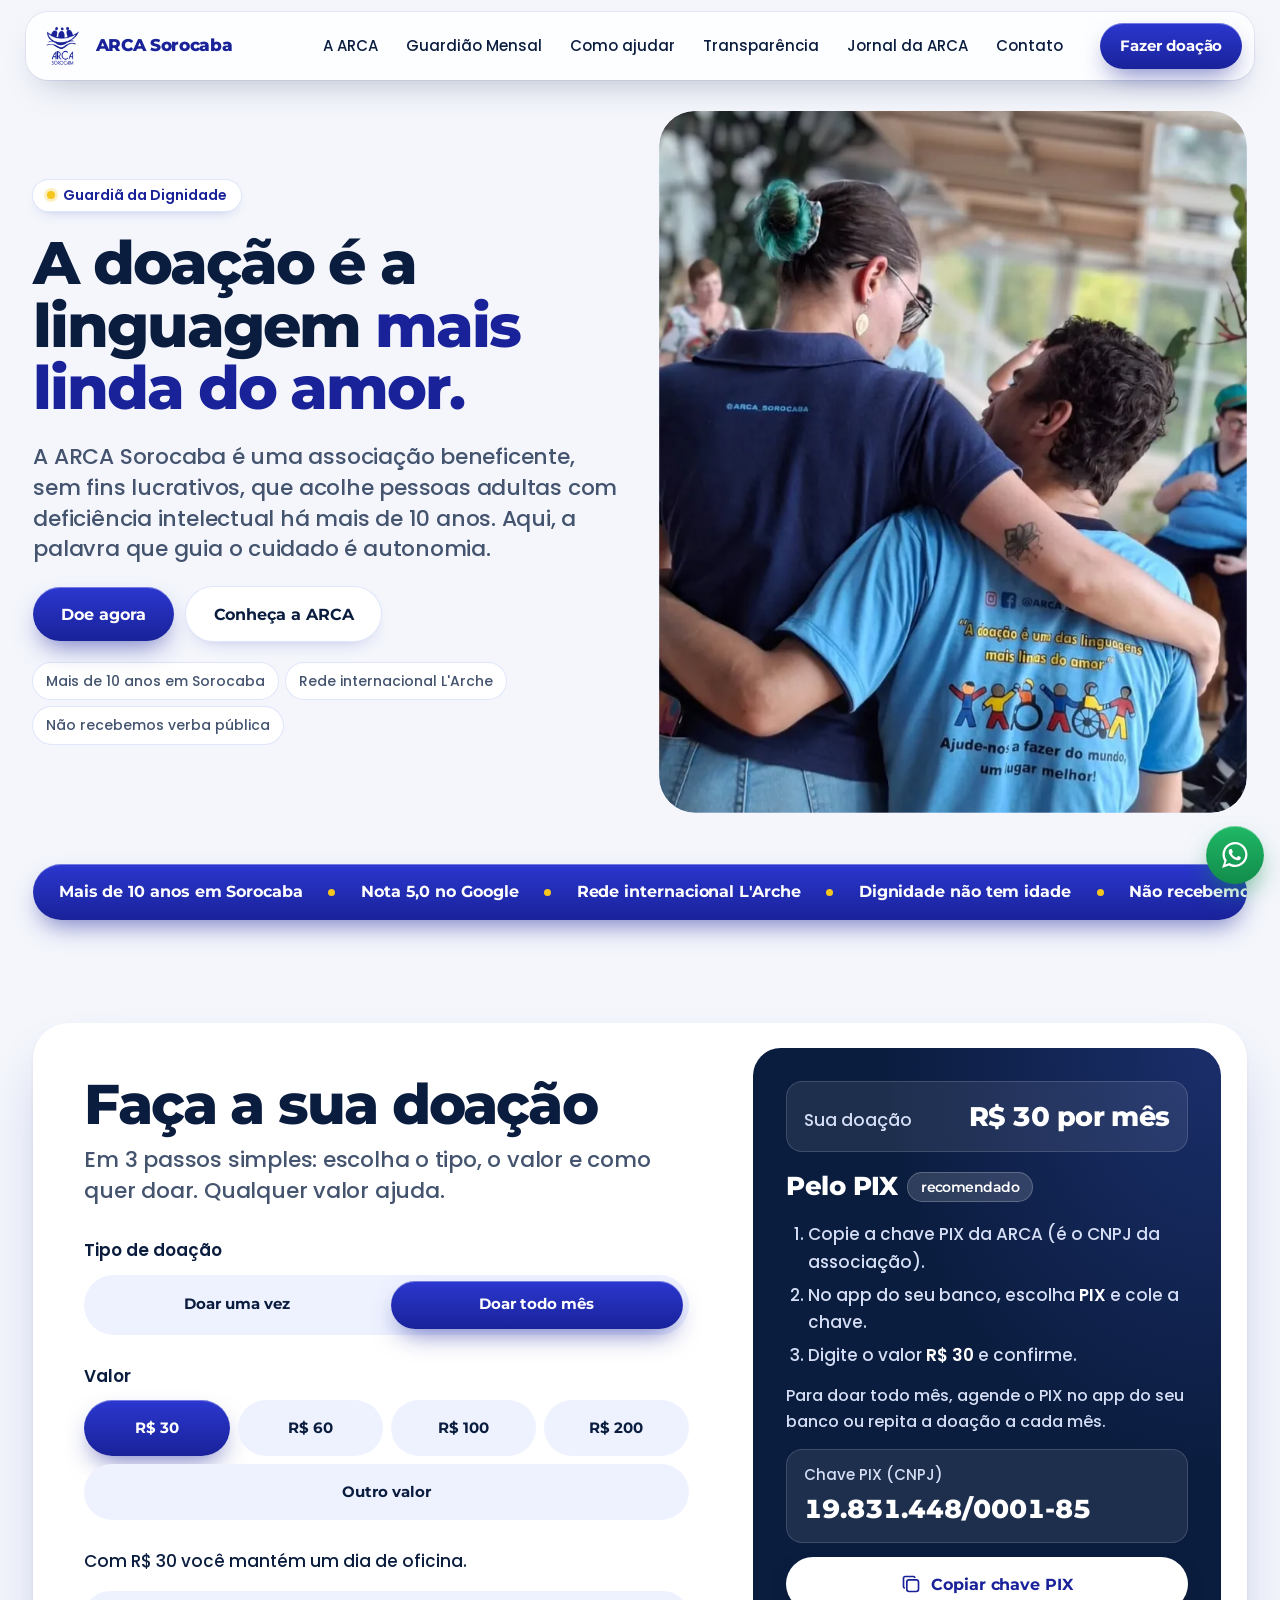
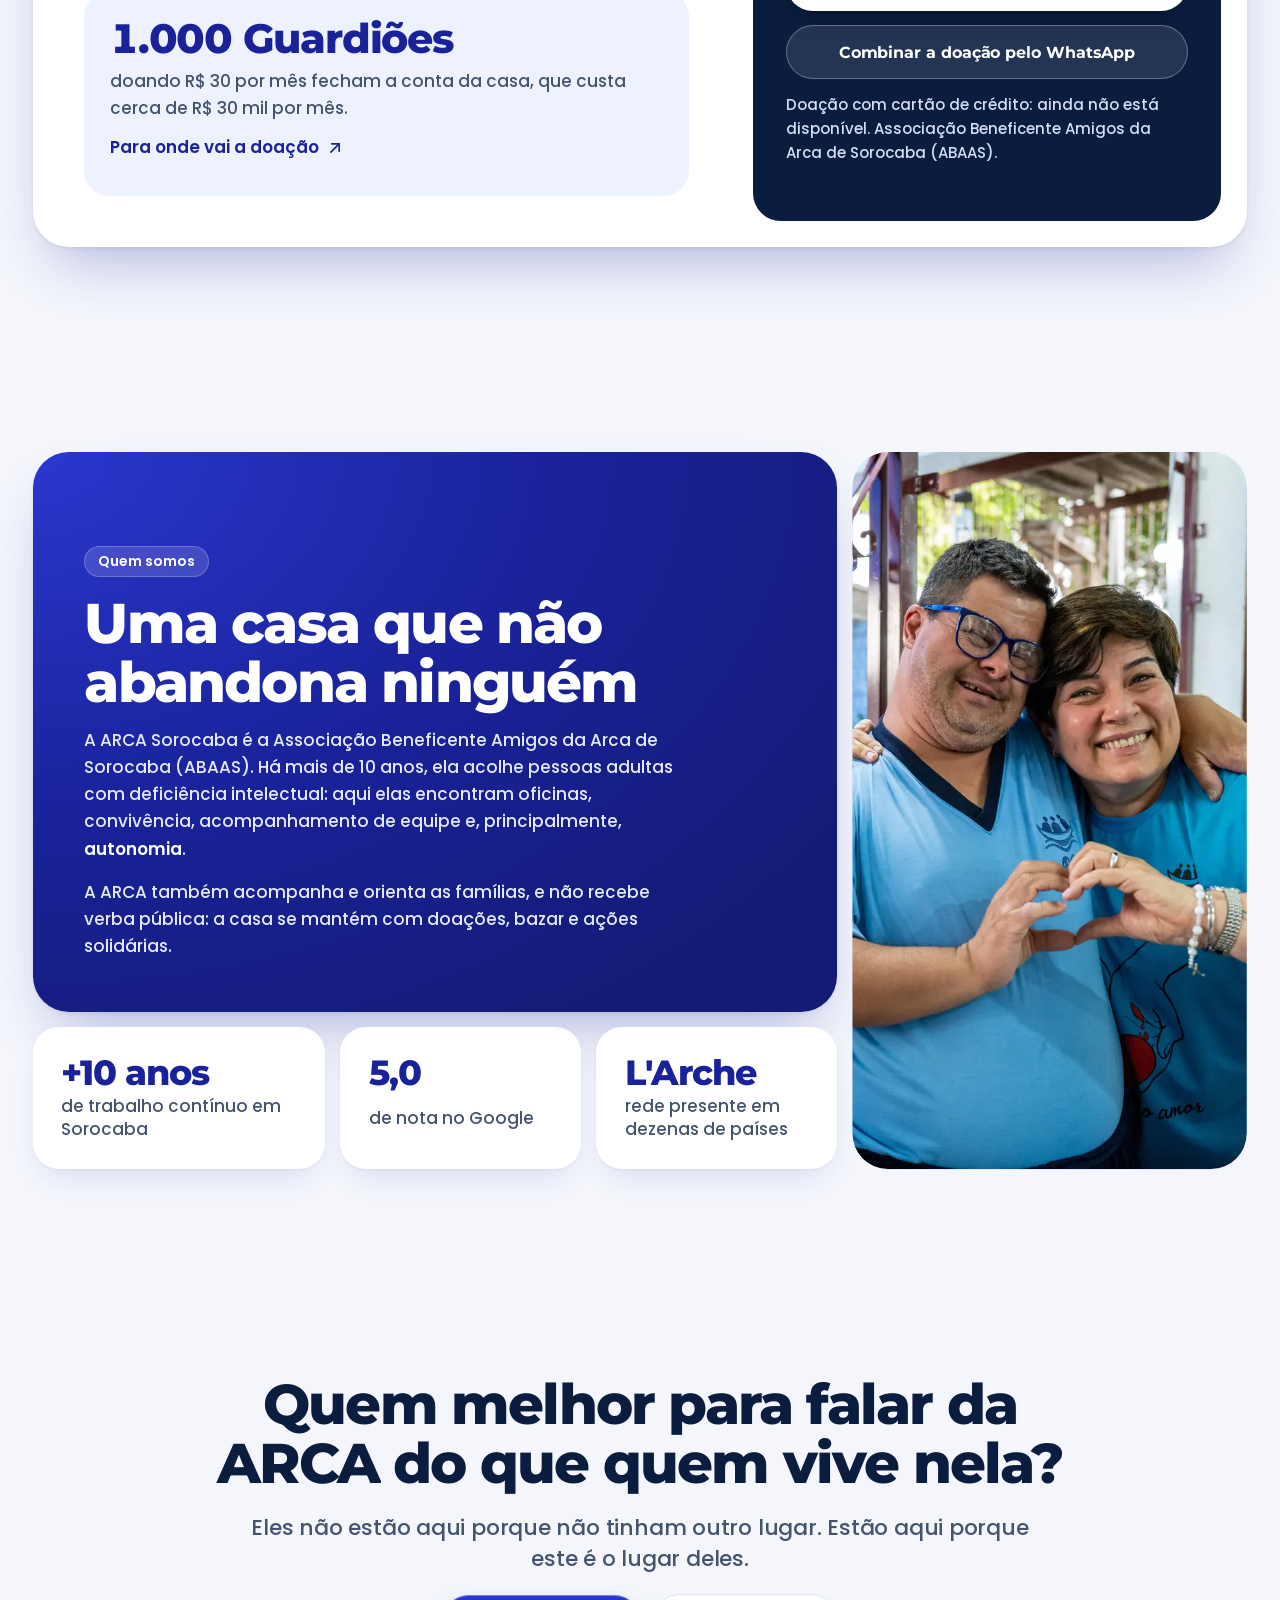
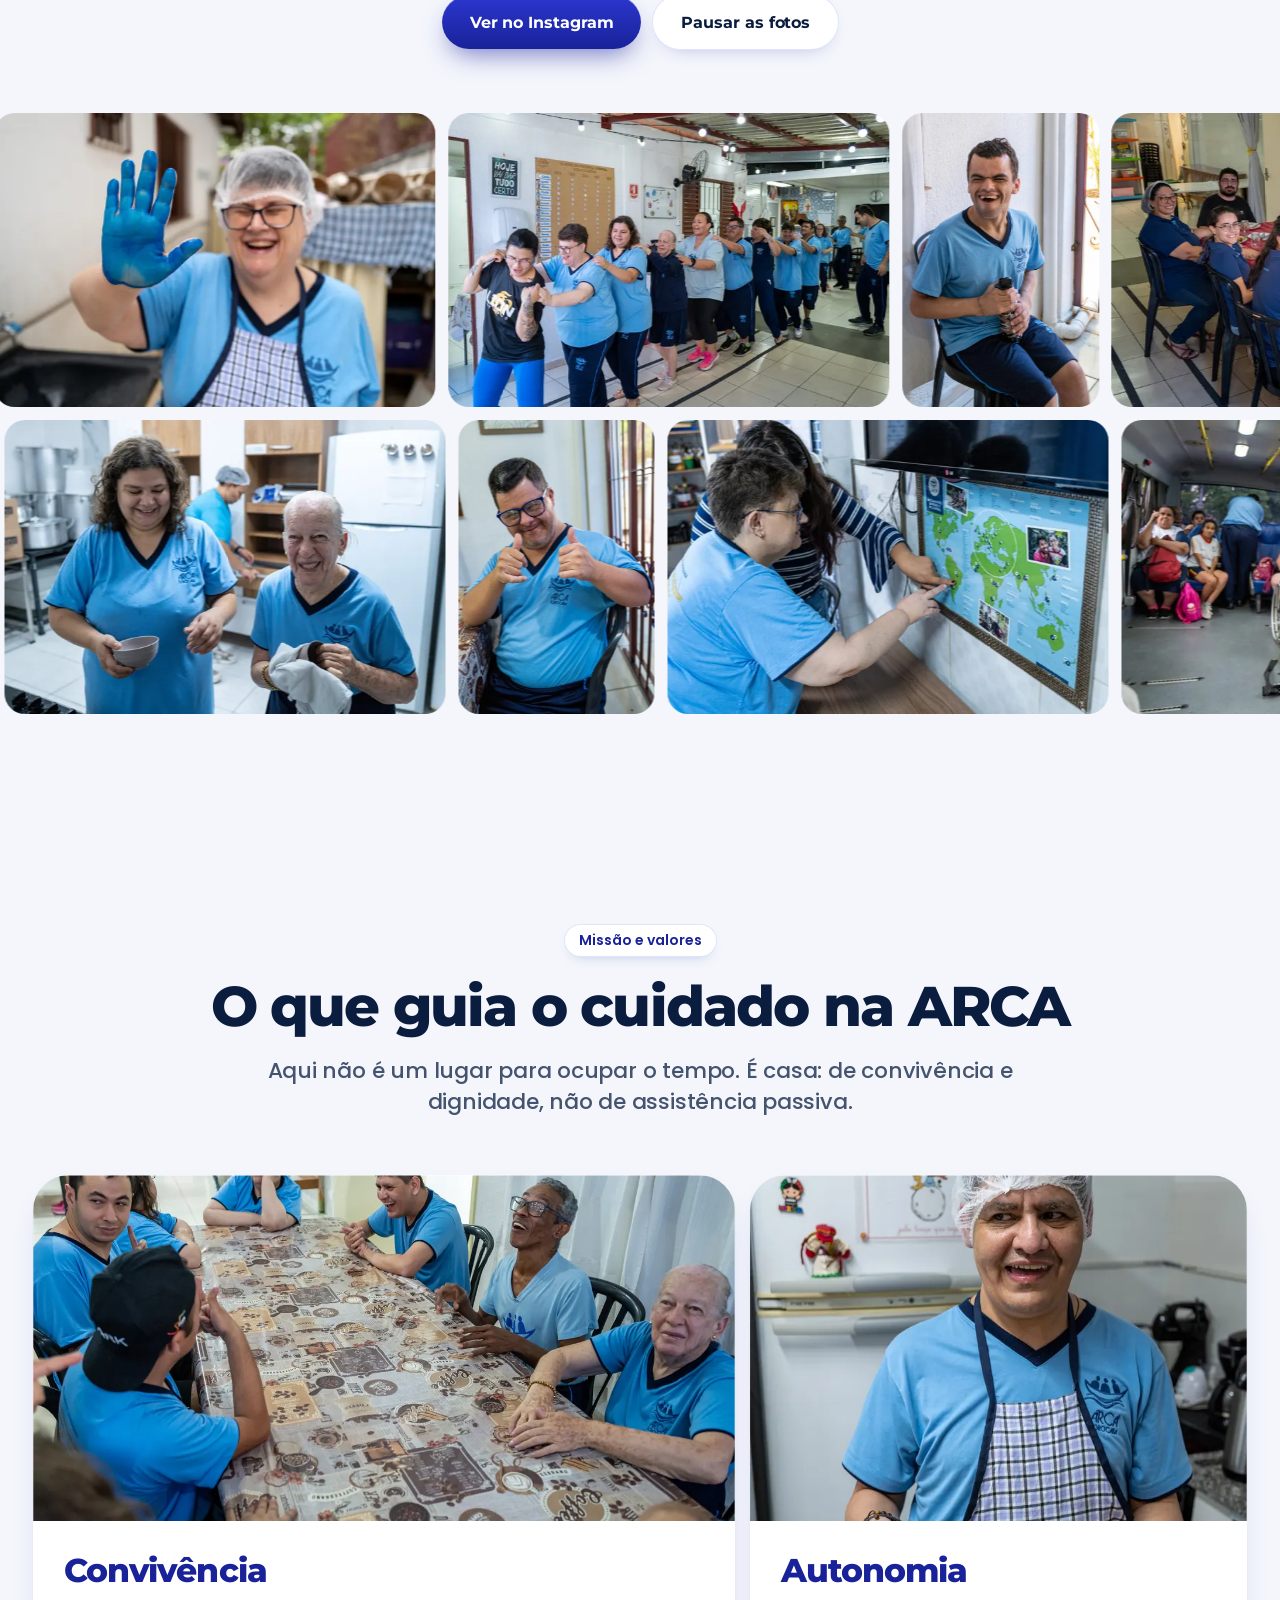
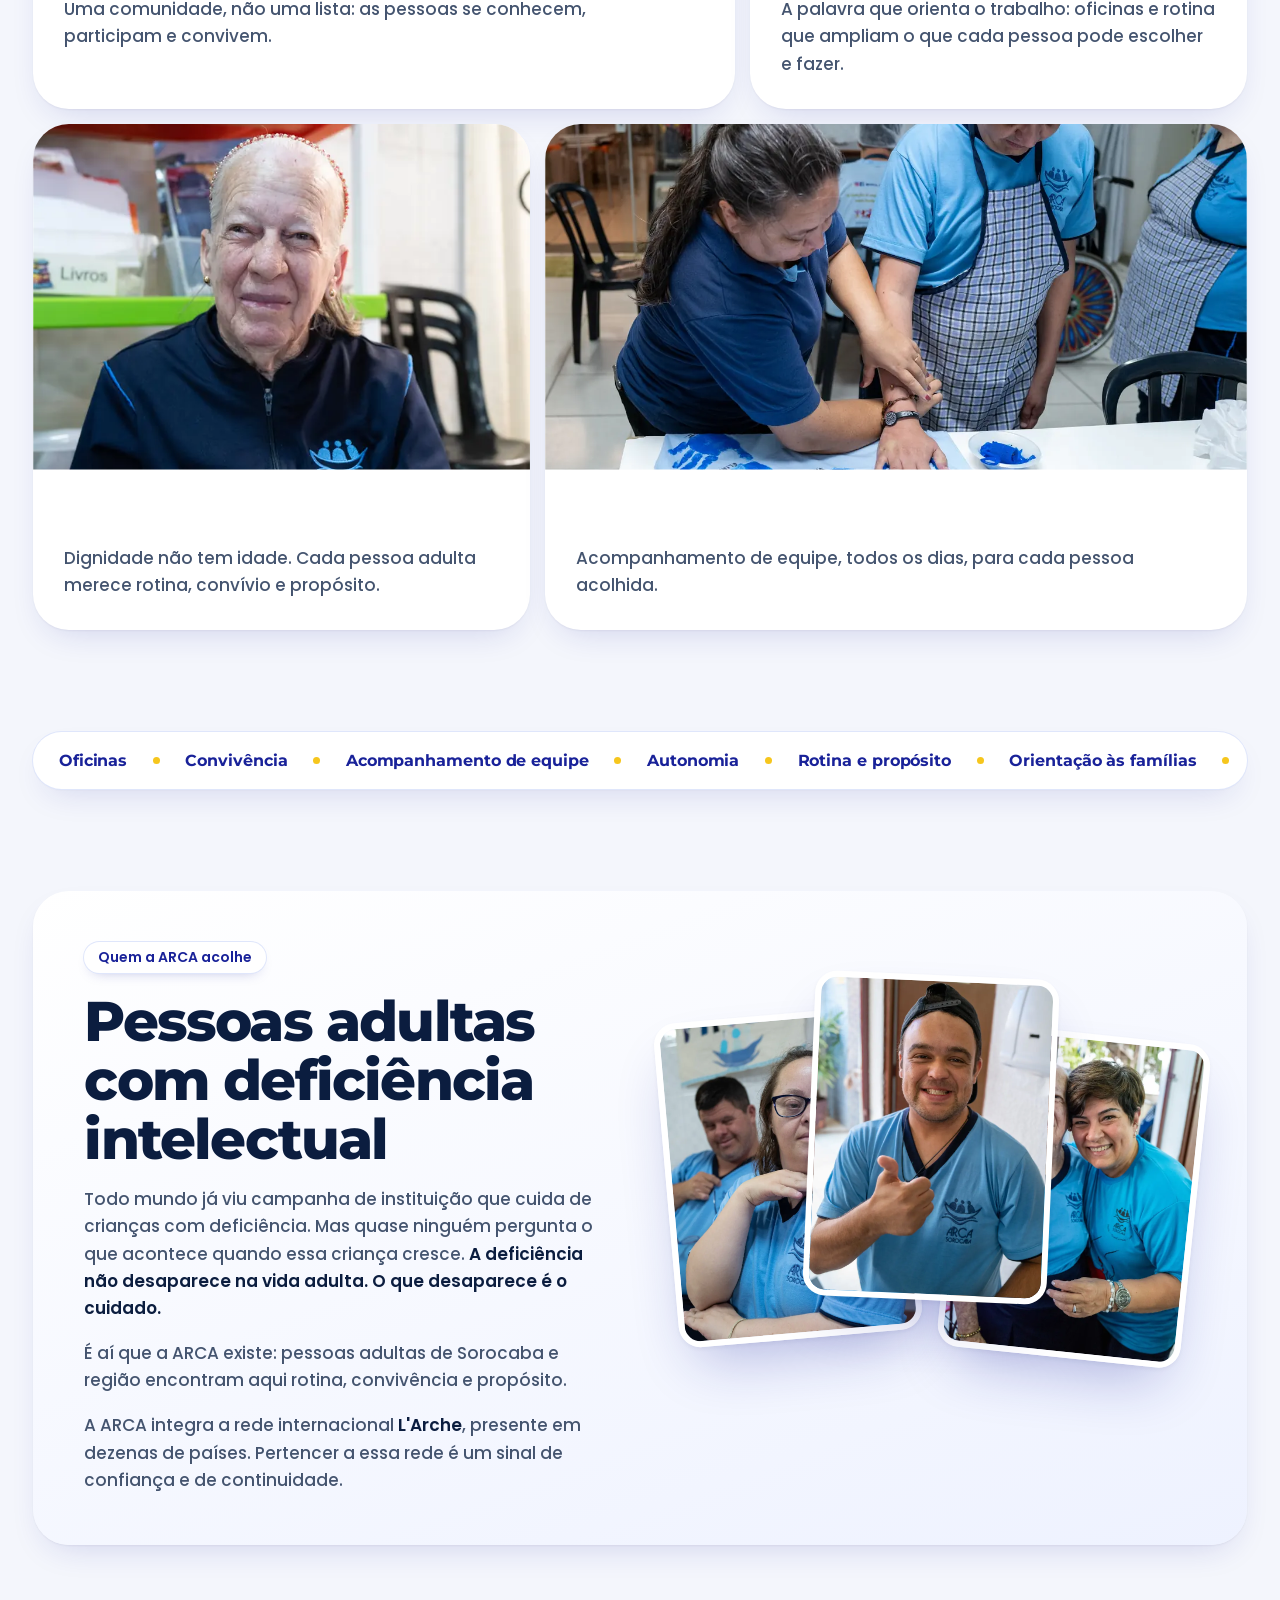
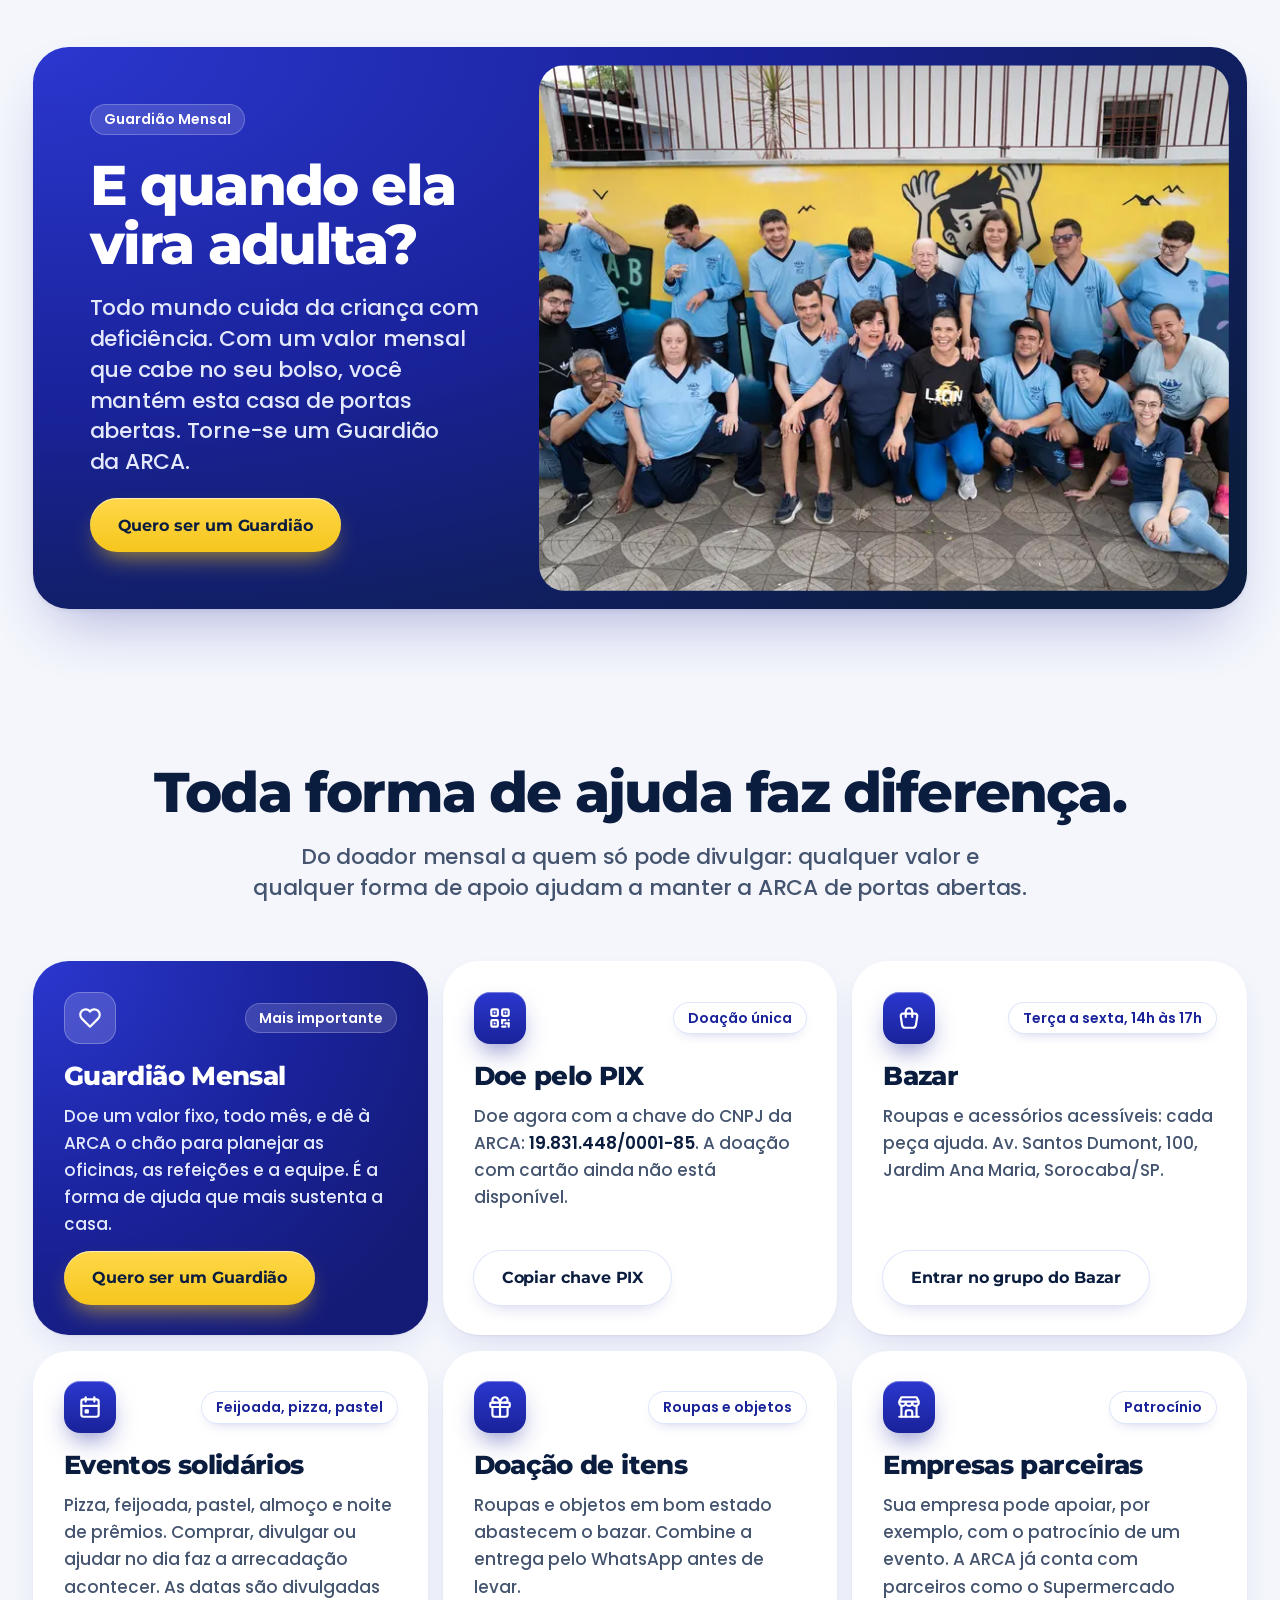
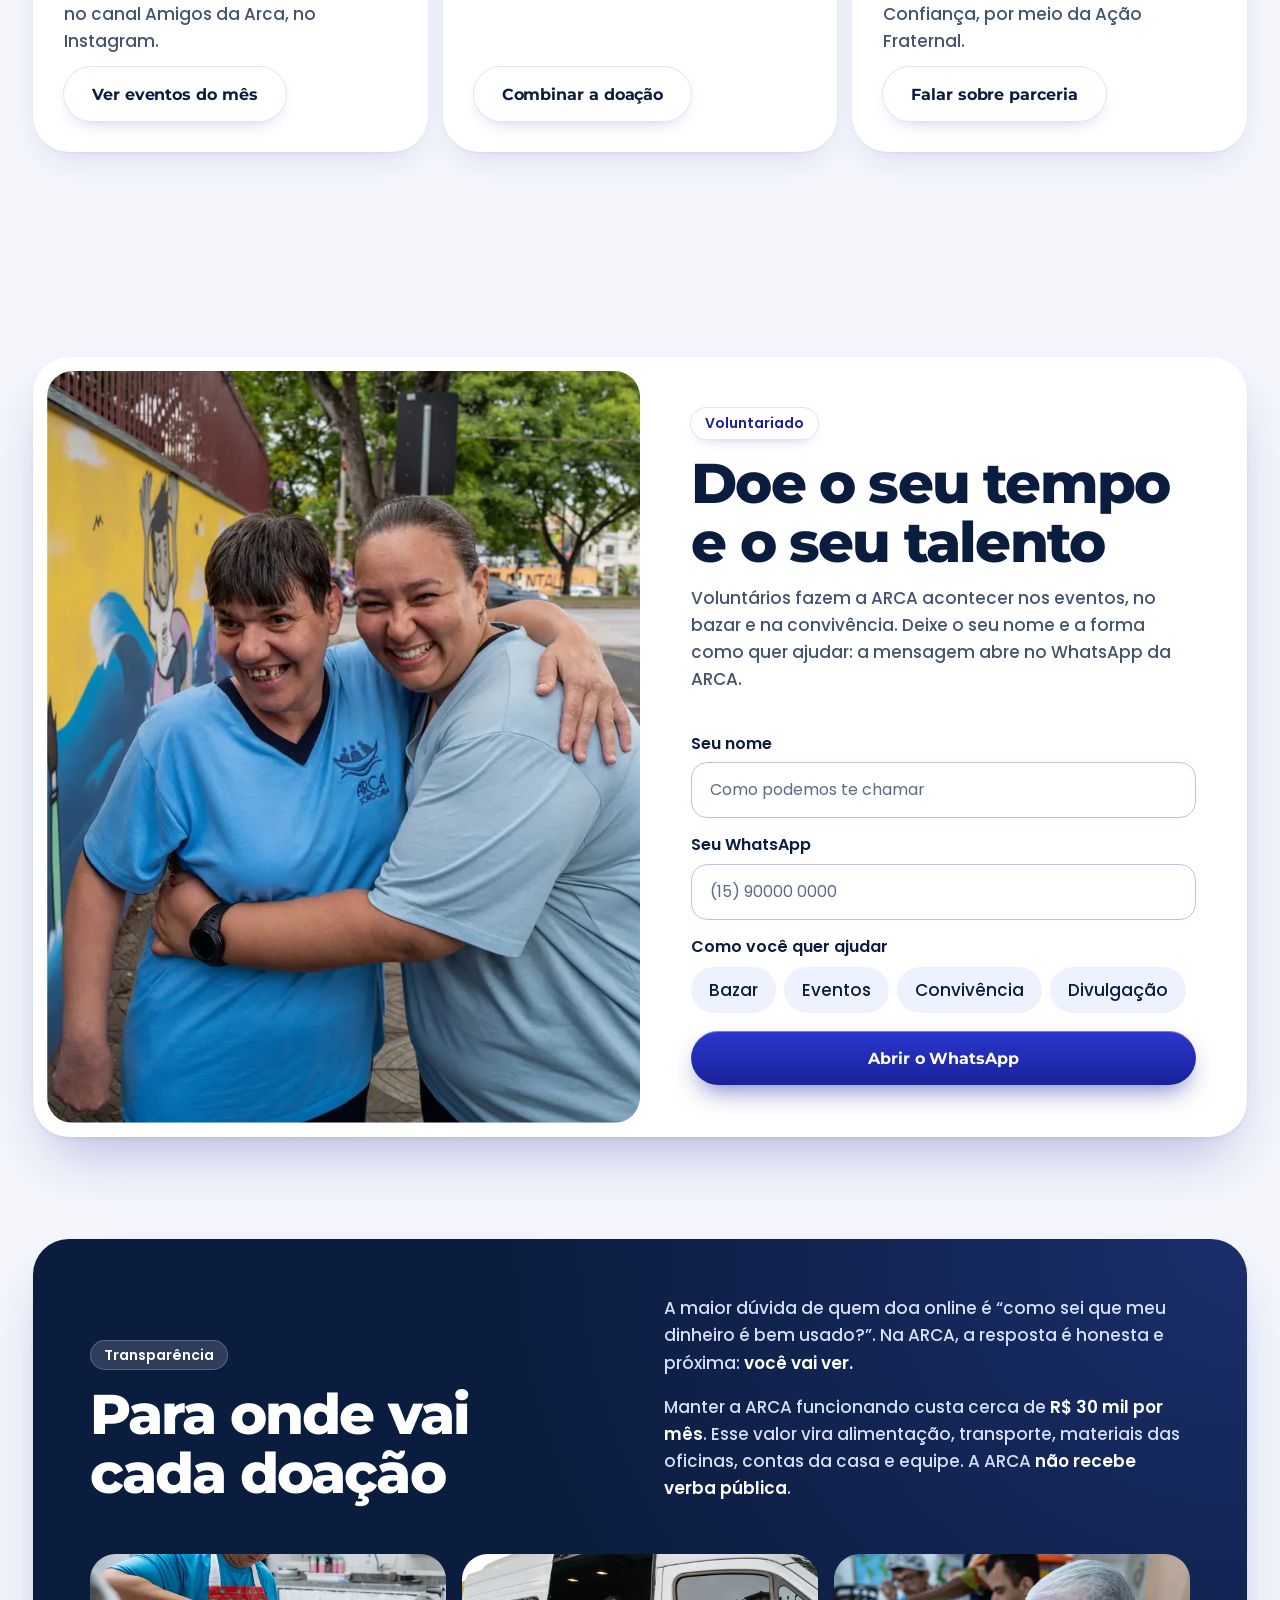
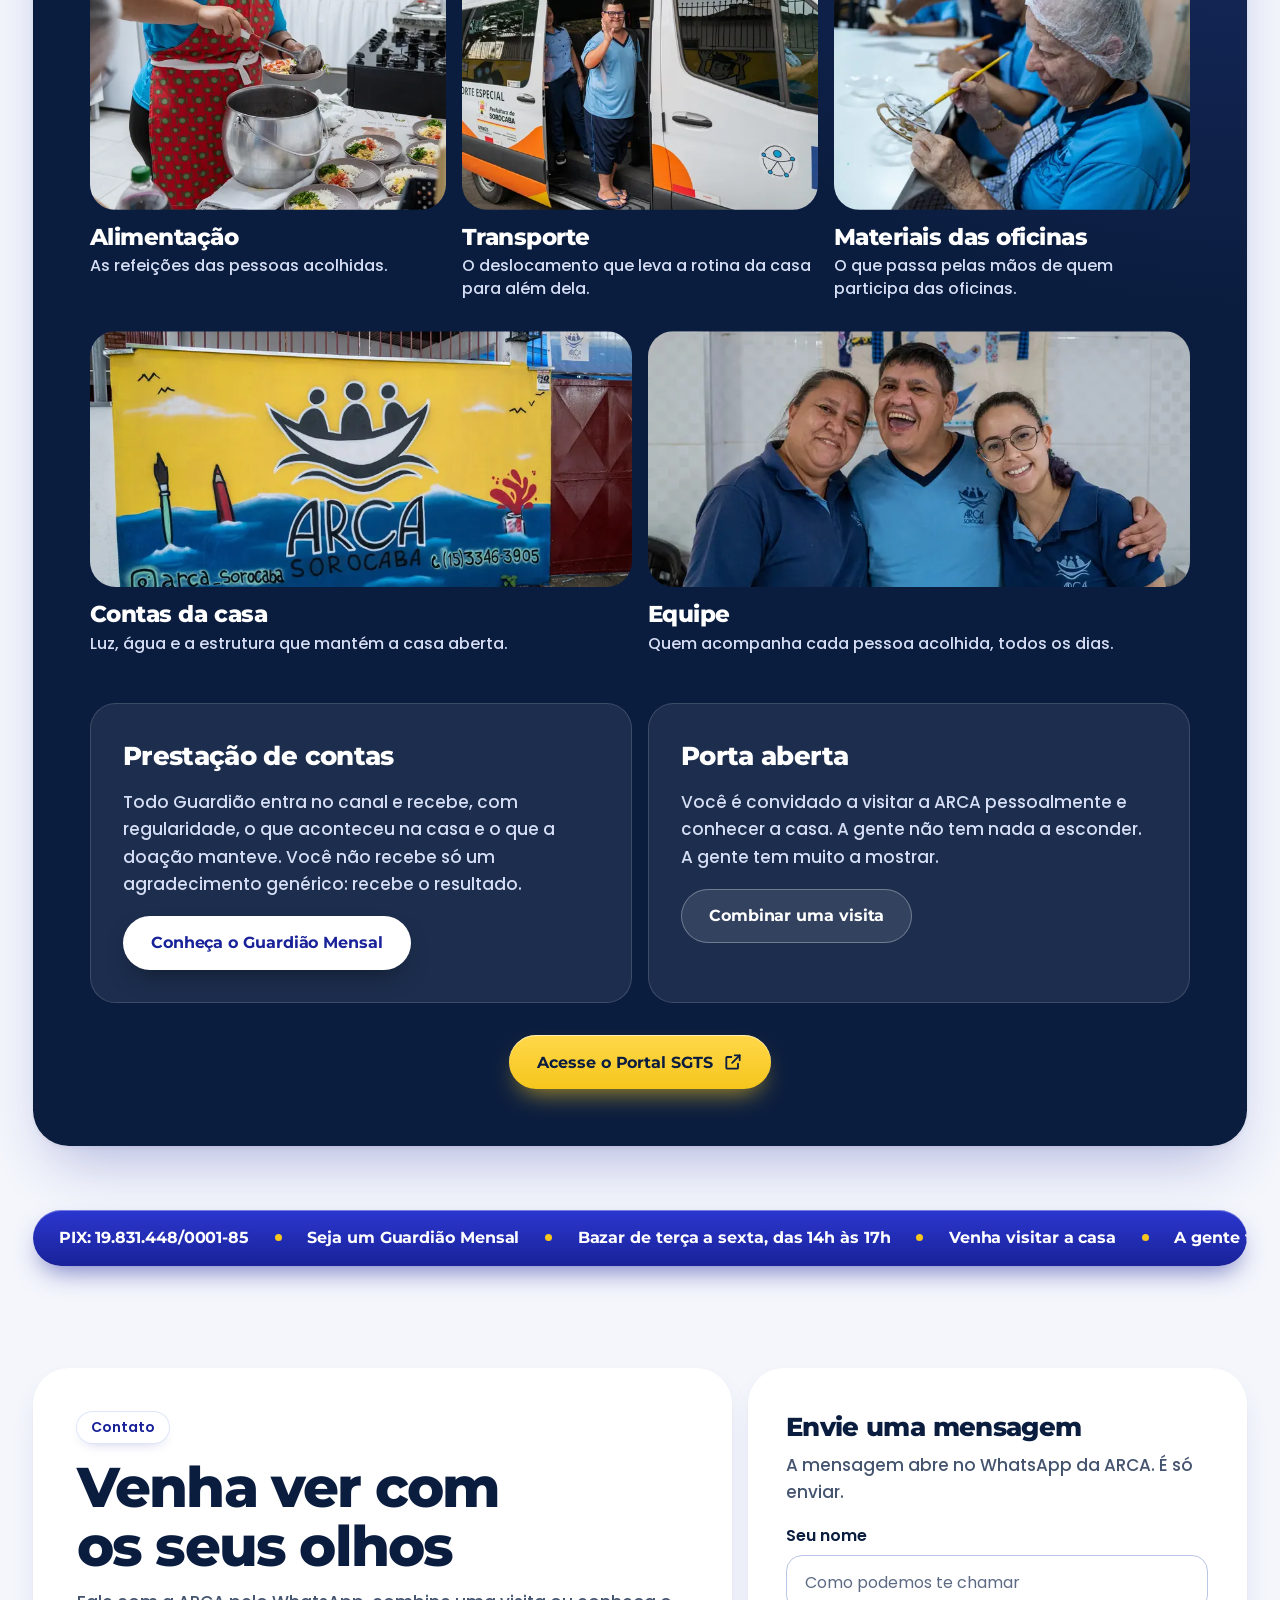
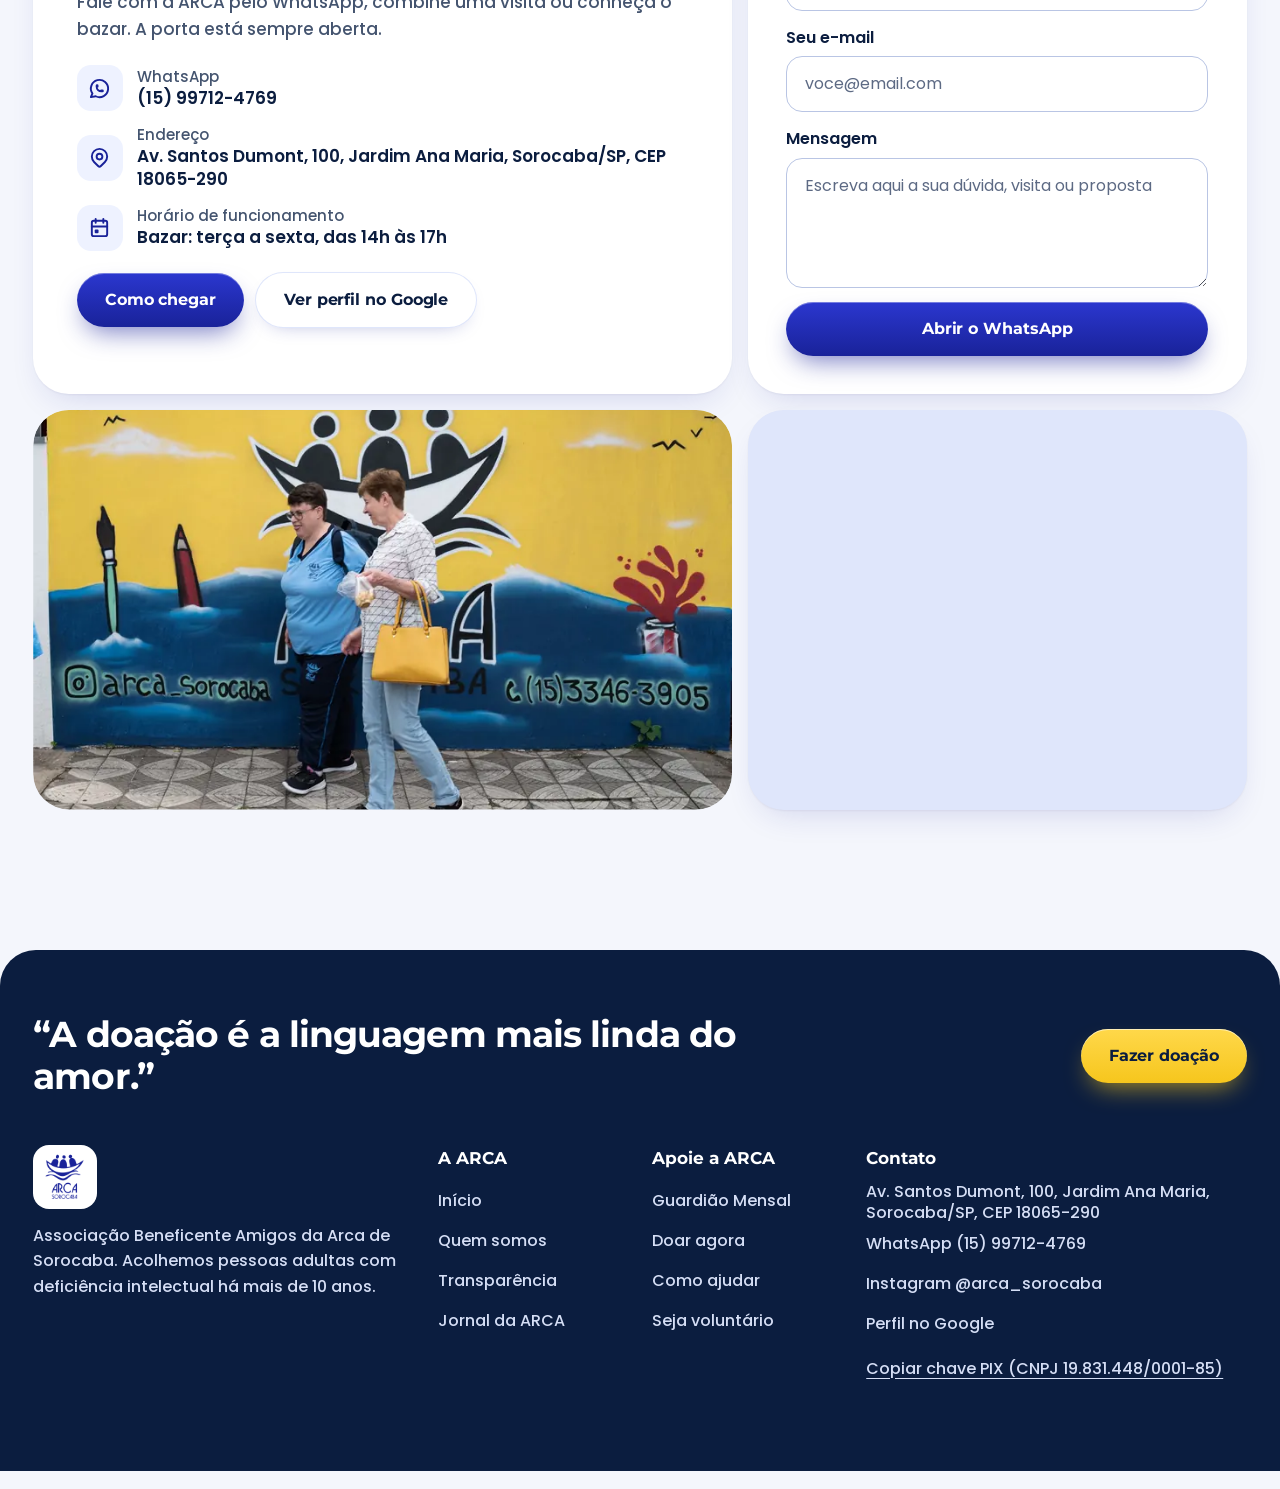
==== commit a8a2cc36: "Adiciona botão Acesse o Portal SGTS na seção de transparência Co-Authored-By: Claude Opus 5.5 <norep" ====
--- a/index.html
+++ b/index.html
@@ -385,6 +385,9 @@
         <a href="#contato" class="btn btn-ghost">Combinar uma visita</a>
       </article>
     </div>
+    <div class="portal-cta reveal">
+      <a href="https://sgts.sorocaba.sp.gov.br/portal?pagina=1&amp;pesquisar=true&amp;idAreaGestoraContratado=436&amp;ano=2026&amp;idAreaGestoraContratante=&amp;idModalidadeAjuste=&amp;statusProjeto=&amp;numeroContrato=&amp;nomeContratado=&amp;cnpjContratado=#header-ano" class="btn btn-accent" target="_blank" rel="noopener">Acesse o Portal SGTS<svg viewBox="0 0 24 24" fill="none" stroke="currentColor" stroke-width="2.2" stroke-linecap="round" stroke-linejoin="round" aria-hidden="true"><path d="M14 4h6v6"/><path d="M20 4l-9 9"/><path d="M18 14v5a1 1 0 0 1-1 1H5a1 1 0 0 1-1-1V7a1 1 0 0 1 1-1h5"/></svg></a>
+    </div>
   </div>
 </section>
 
--- a/assets/css/site.css
+++ b/assets/css/site.css
@@ -342,6 +342,8 @@
 .glass p{margin:0}
 .glass .btn{margin-top:6px}
 @media (min-width:761px){.duo-cards{grid-template-columns:1fr 1fr}}
+.portal-cta{display:flex;justify-content:center;margin-top:clamp(20px,2.6vw,32px)}
+@media (max-width:560px){.portal-cta .btn{width:100%}}
 
 /* contato */
 .contato-grid{display:grid;gap:clamp(10px,1.2vw,16px)}
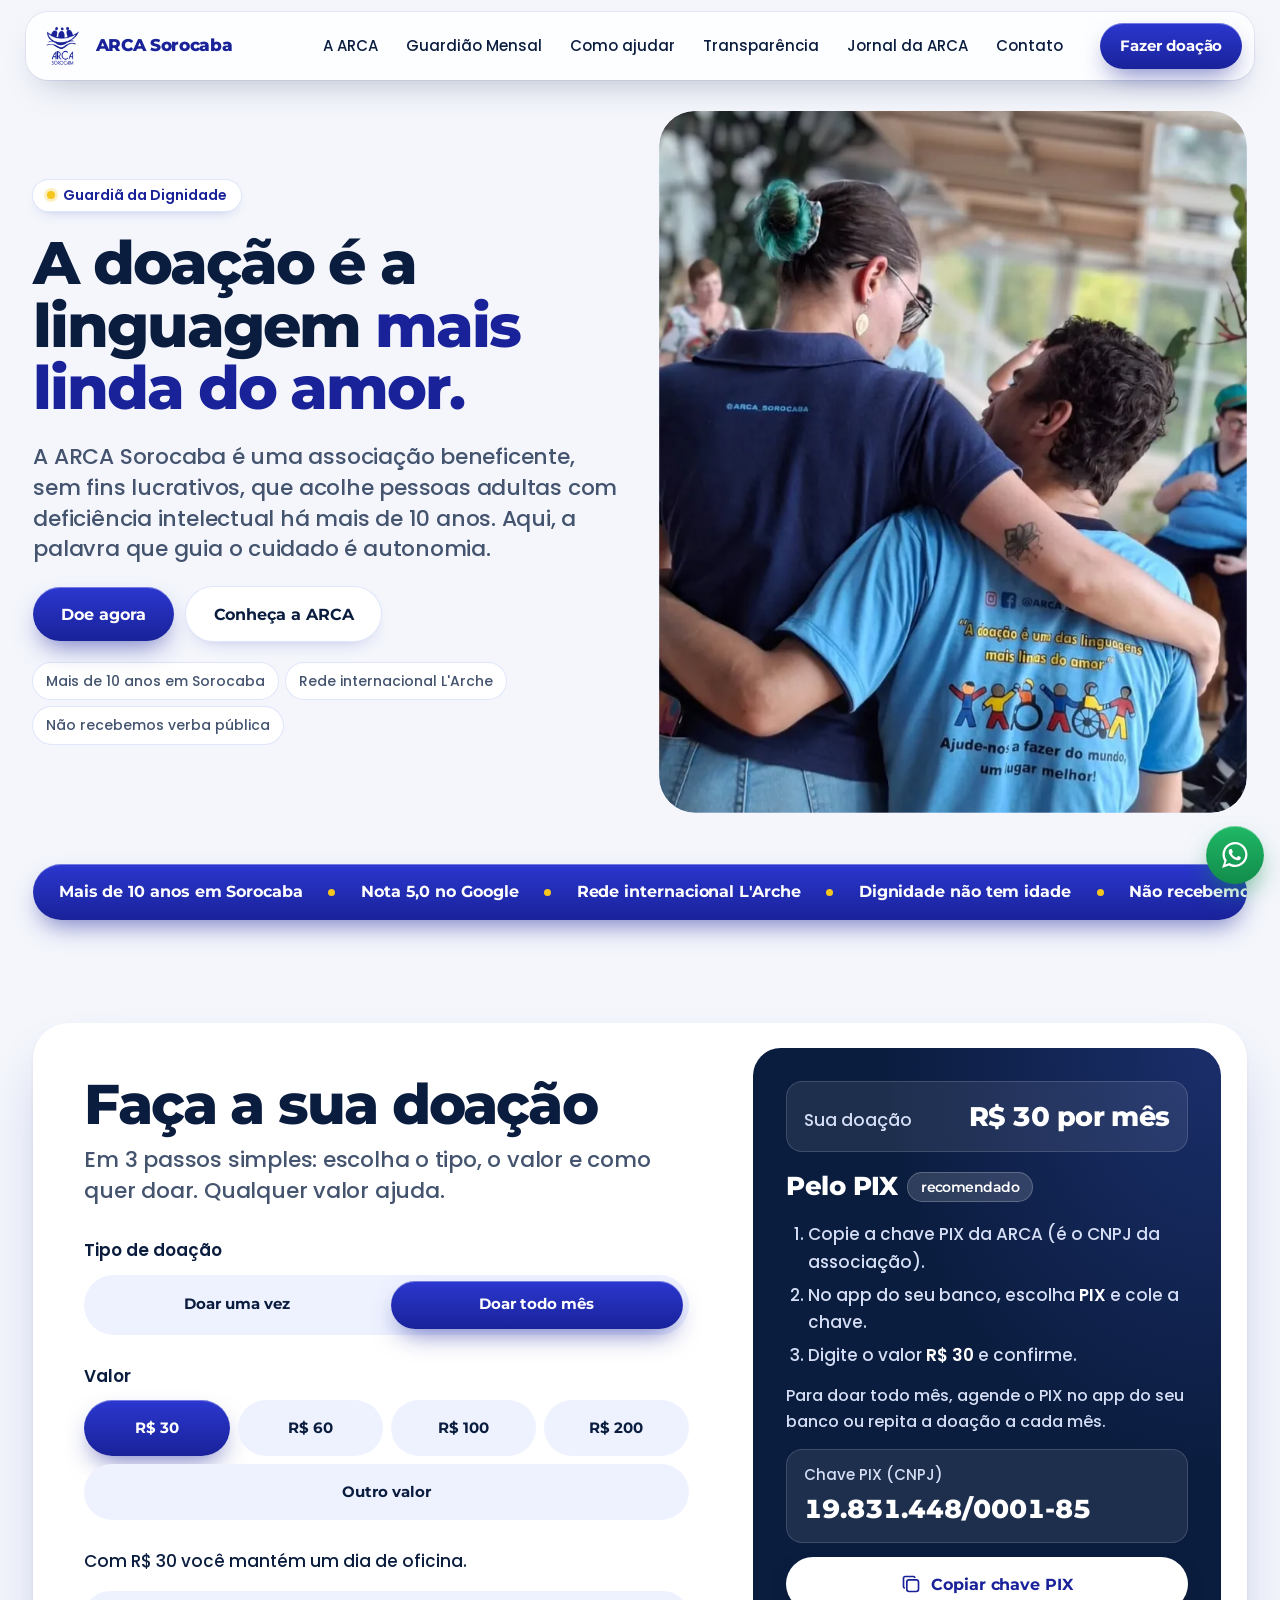
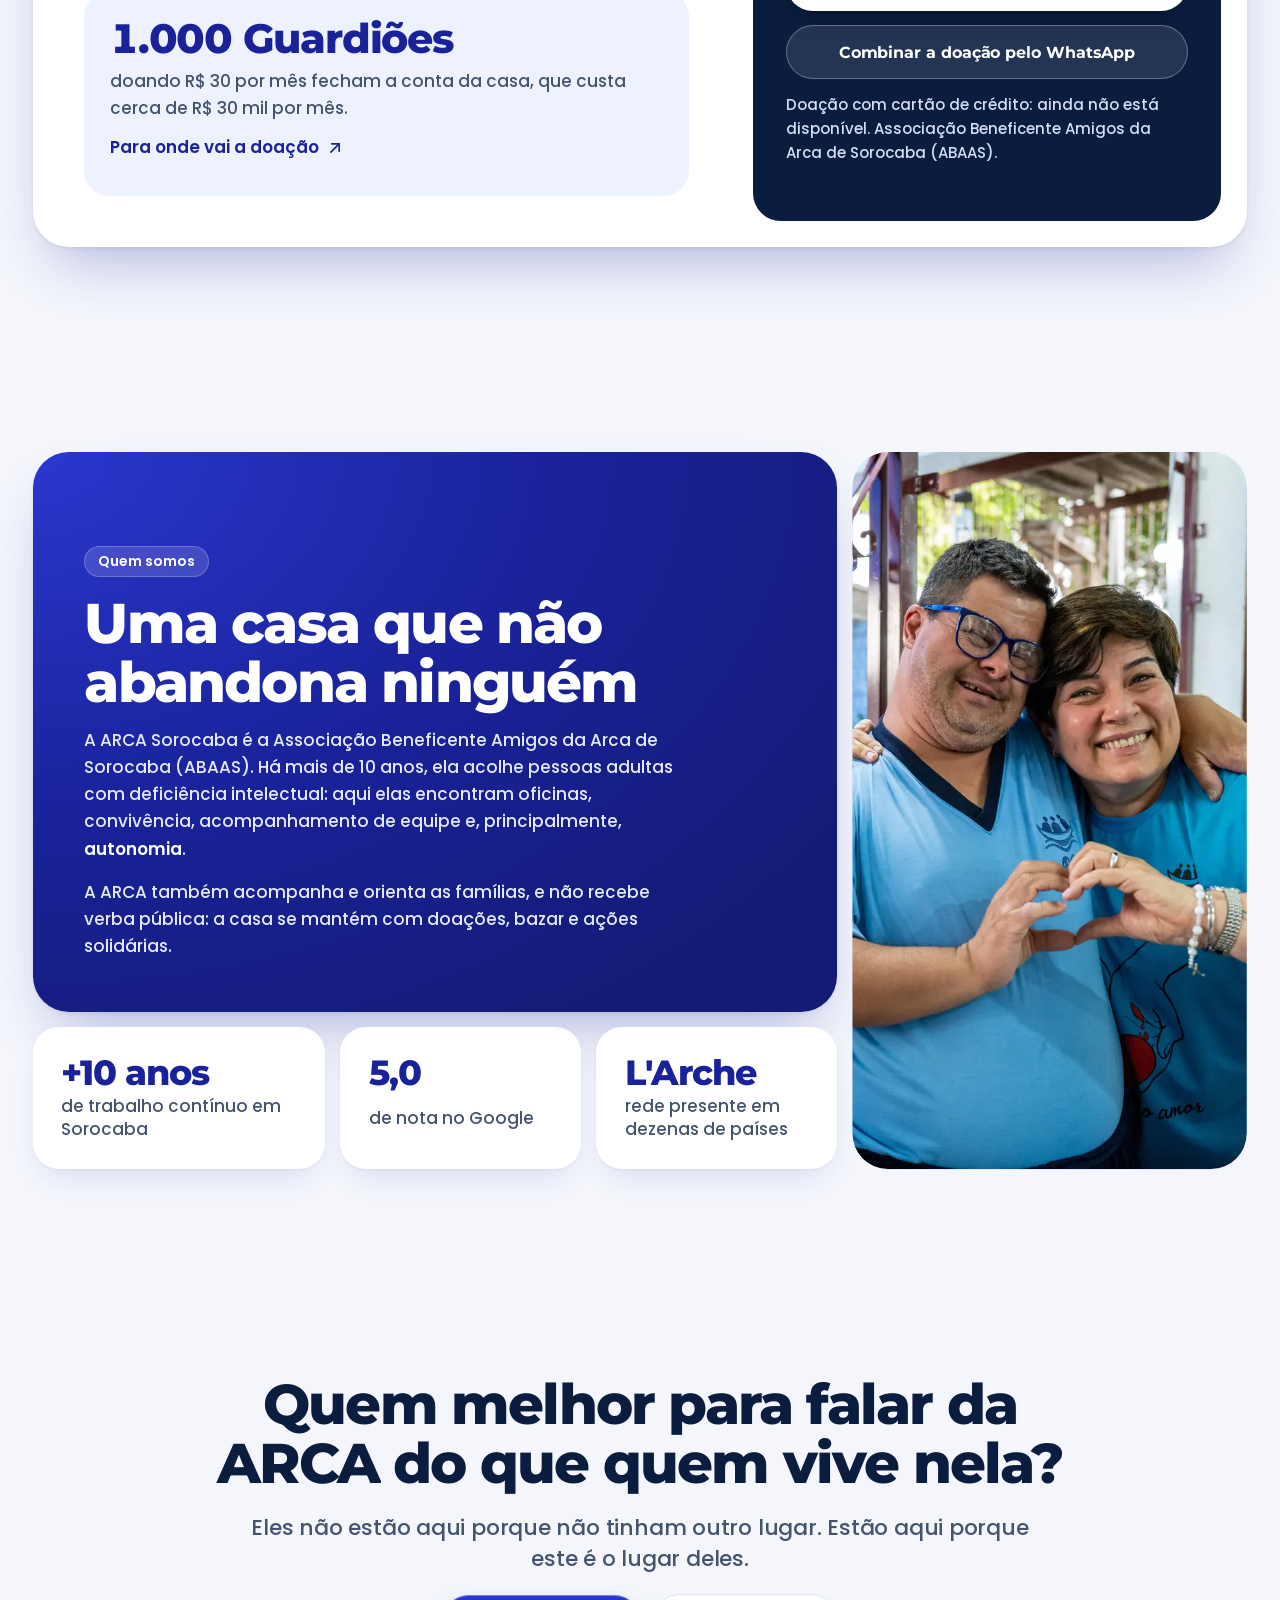
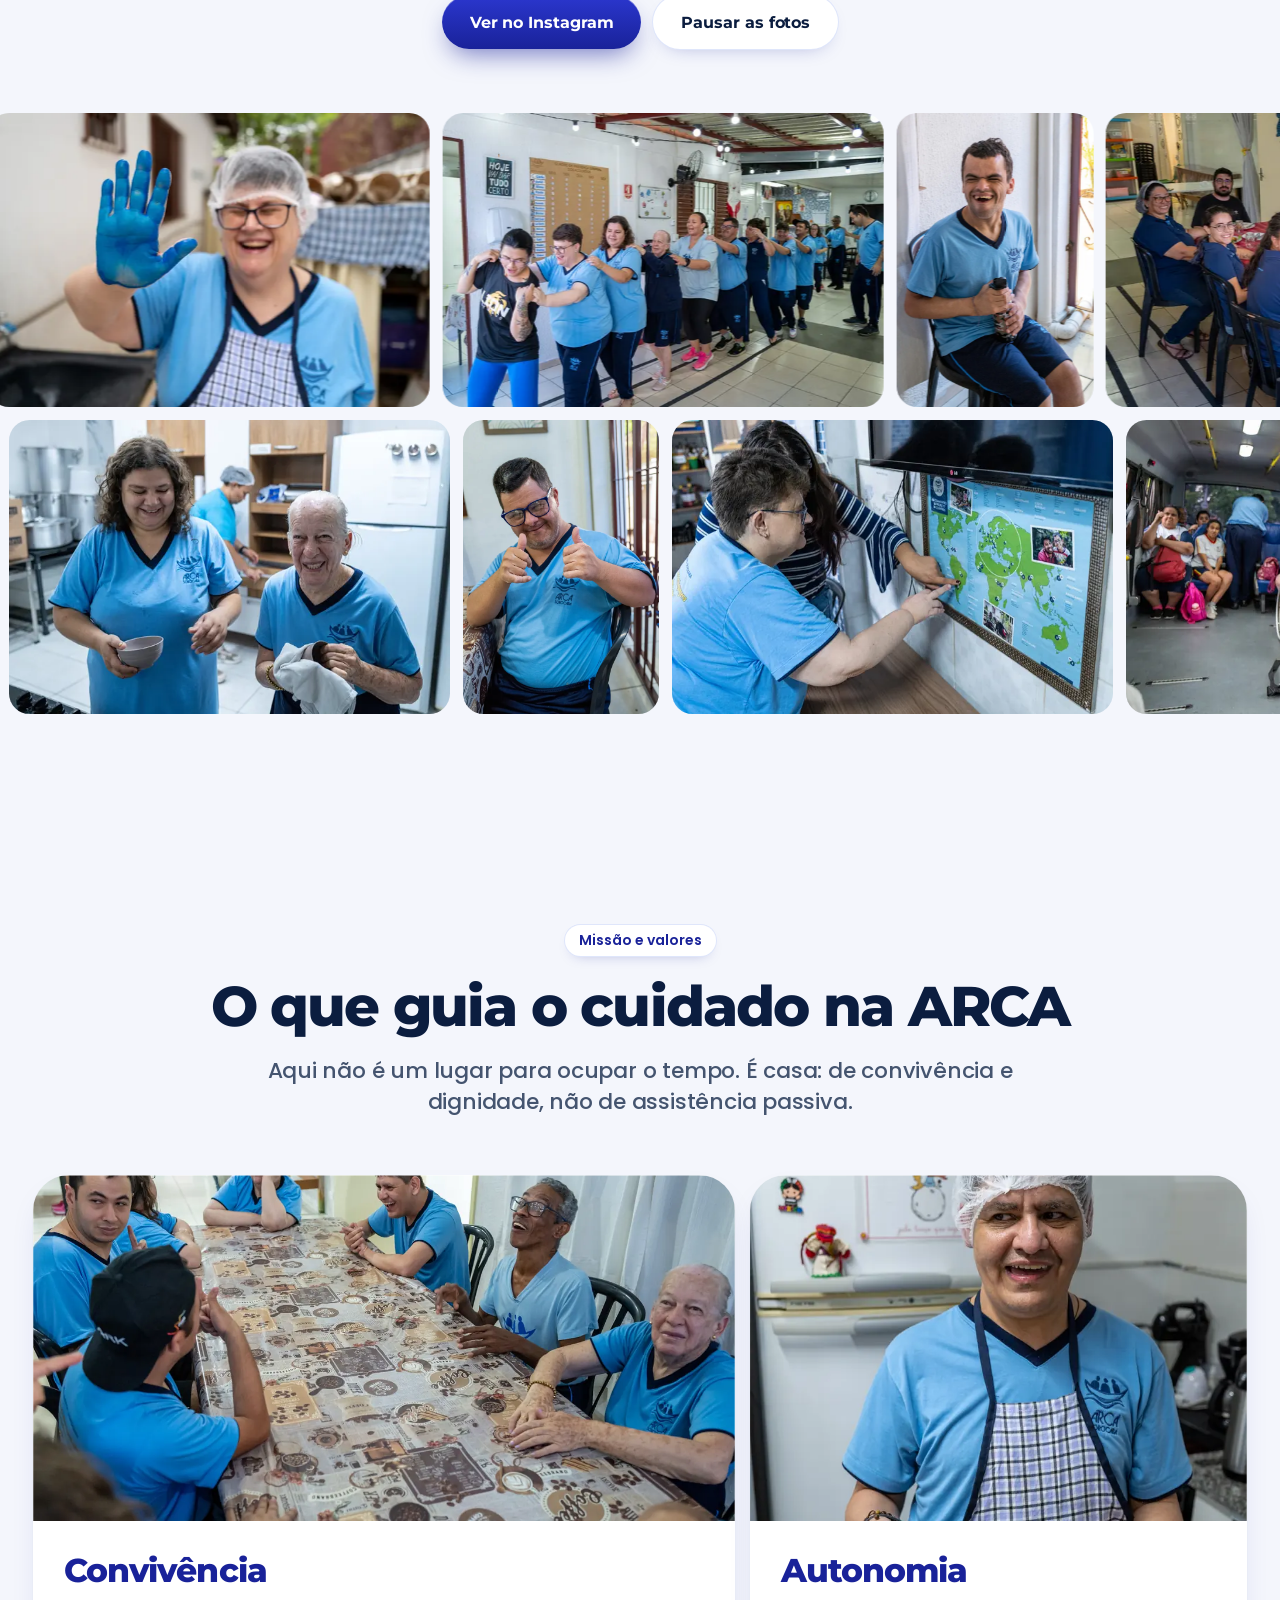
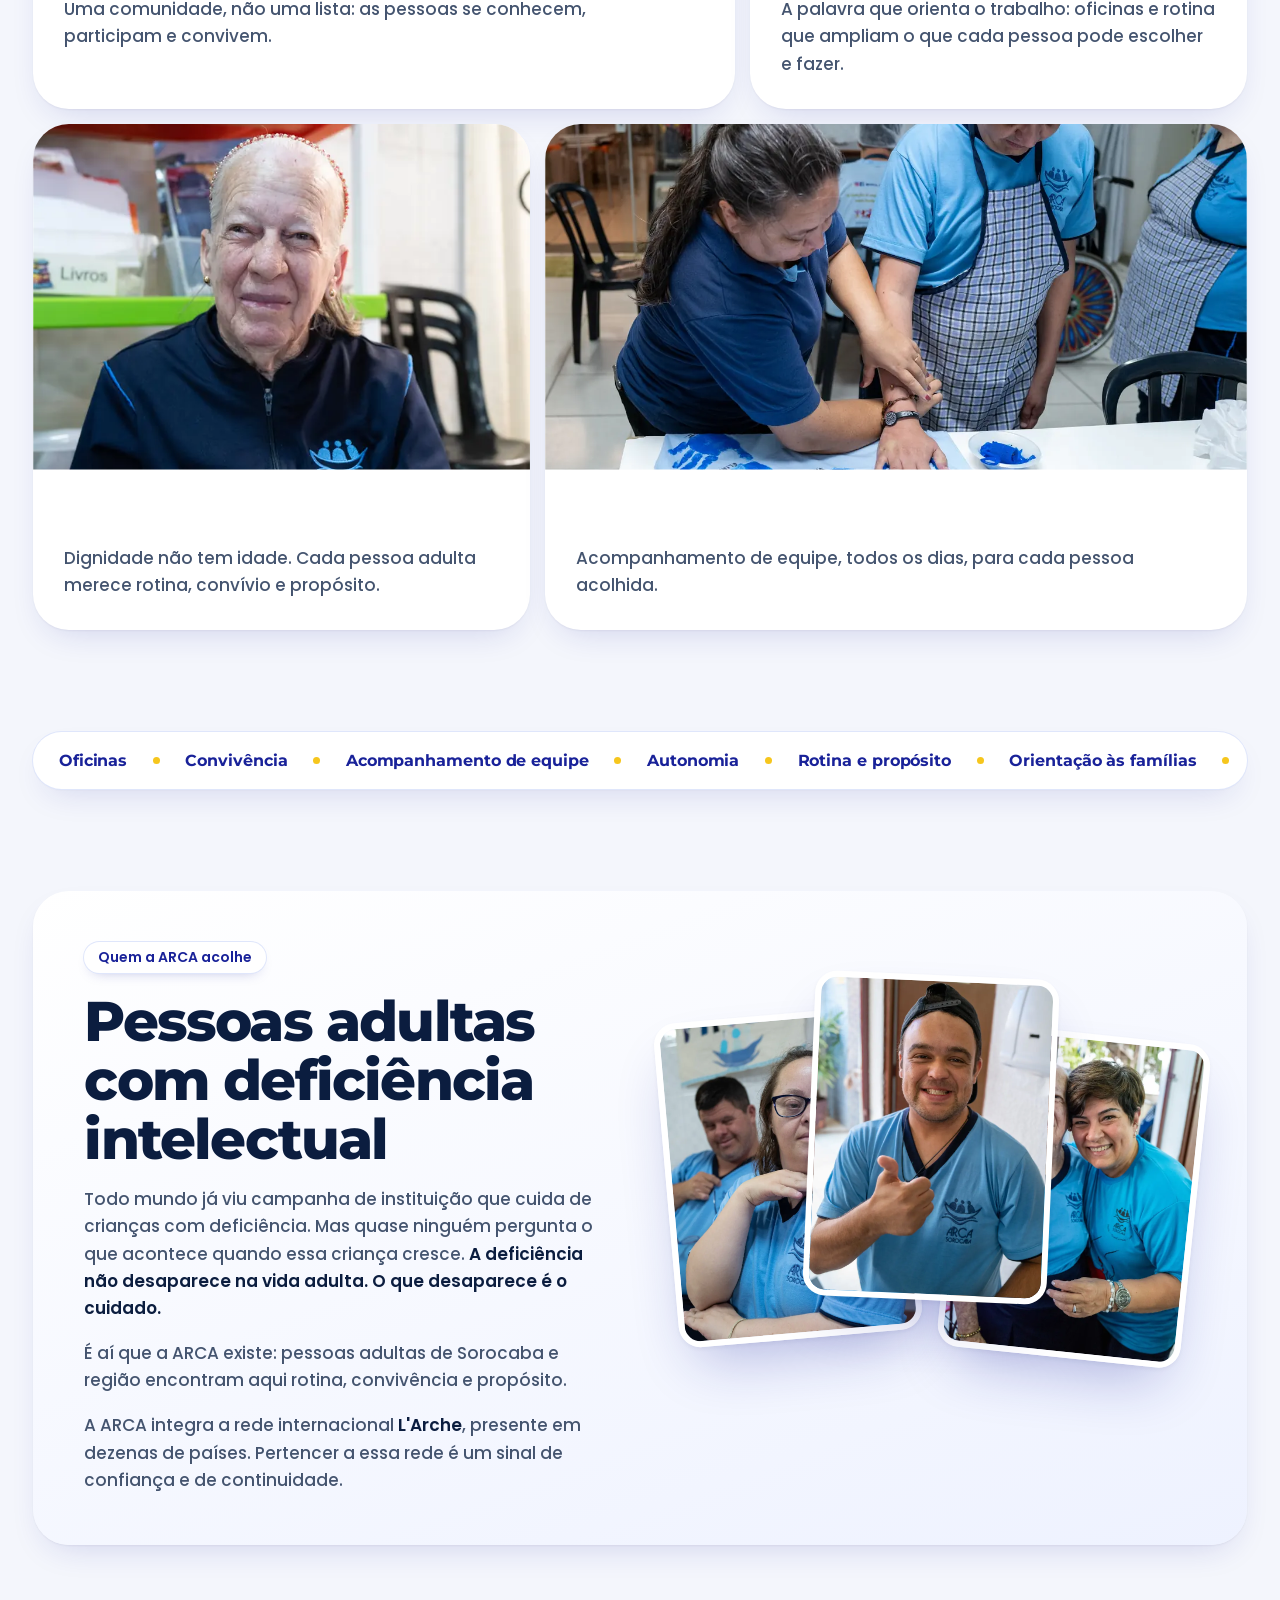
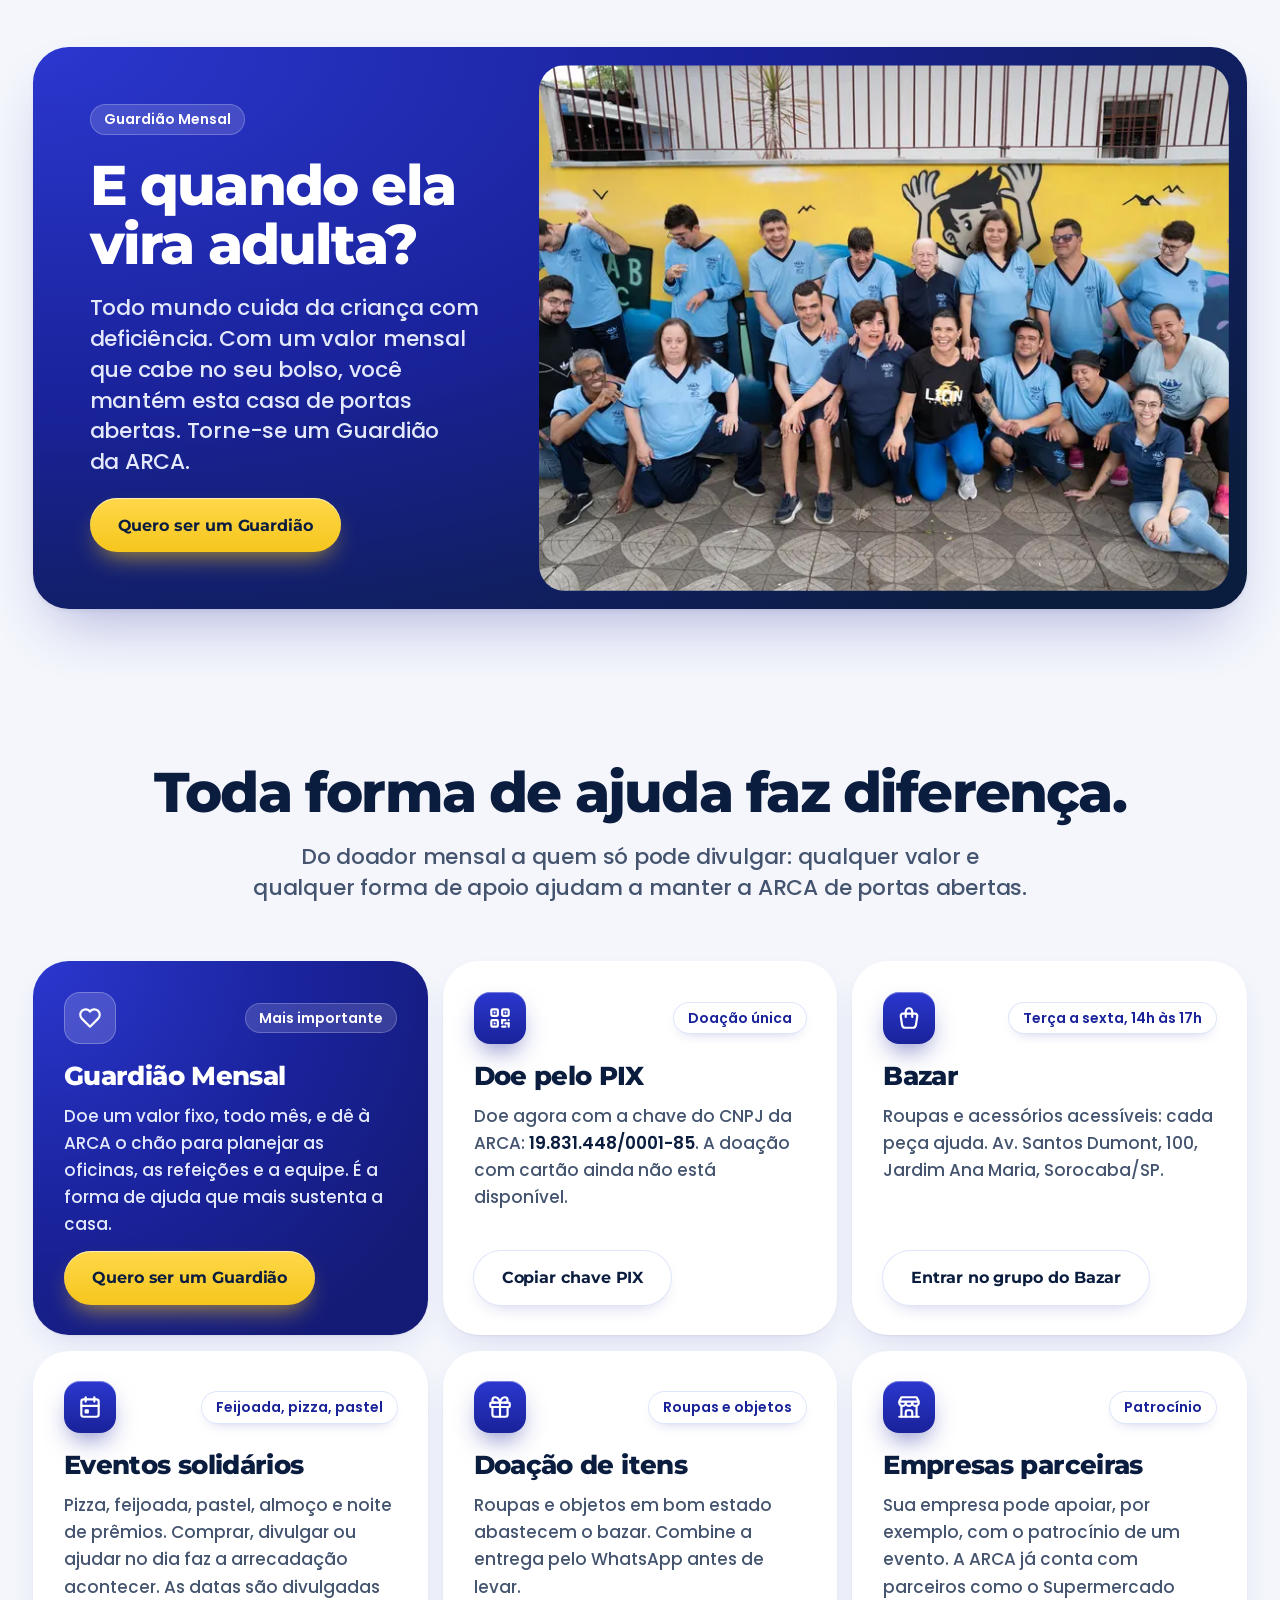
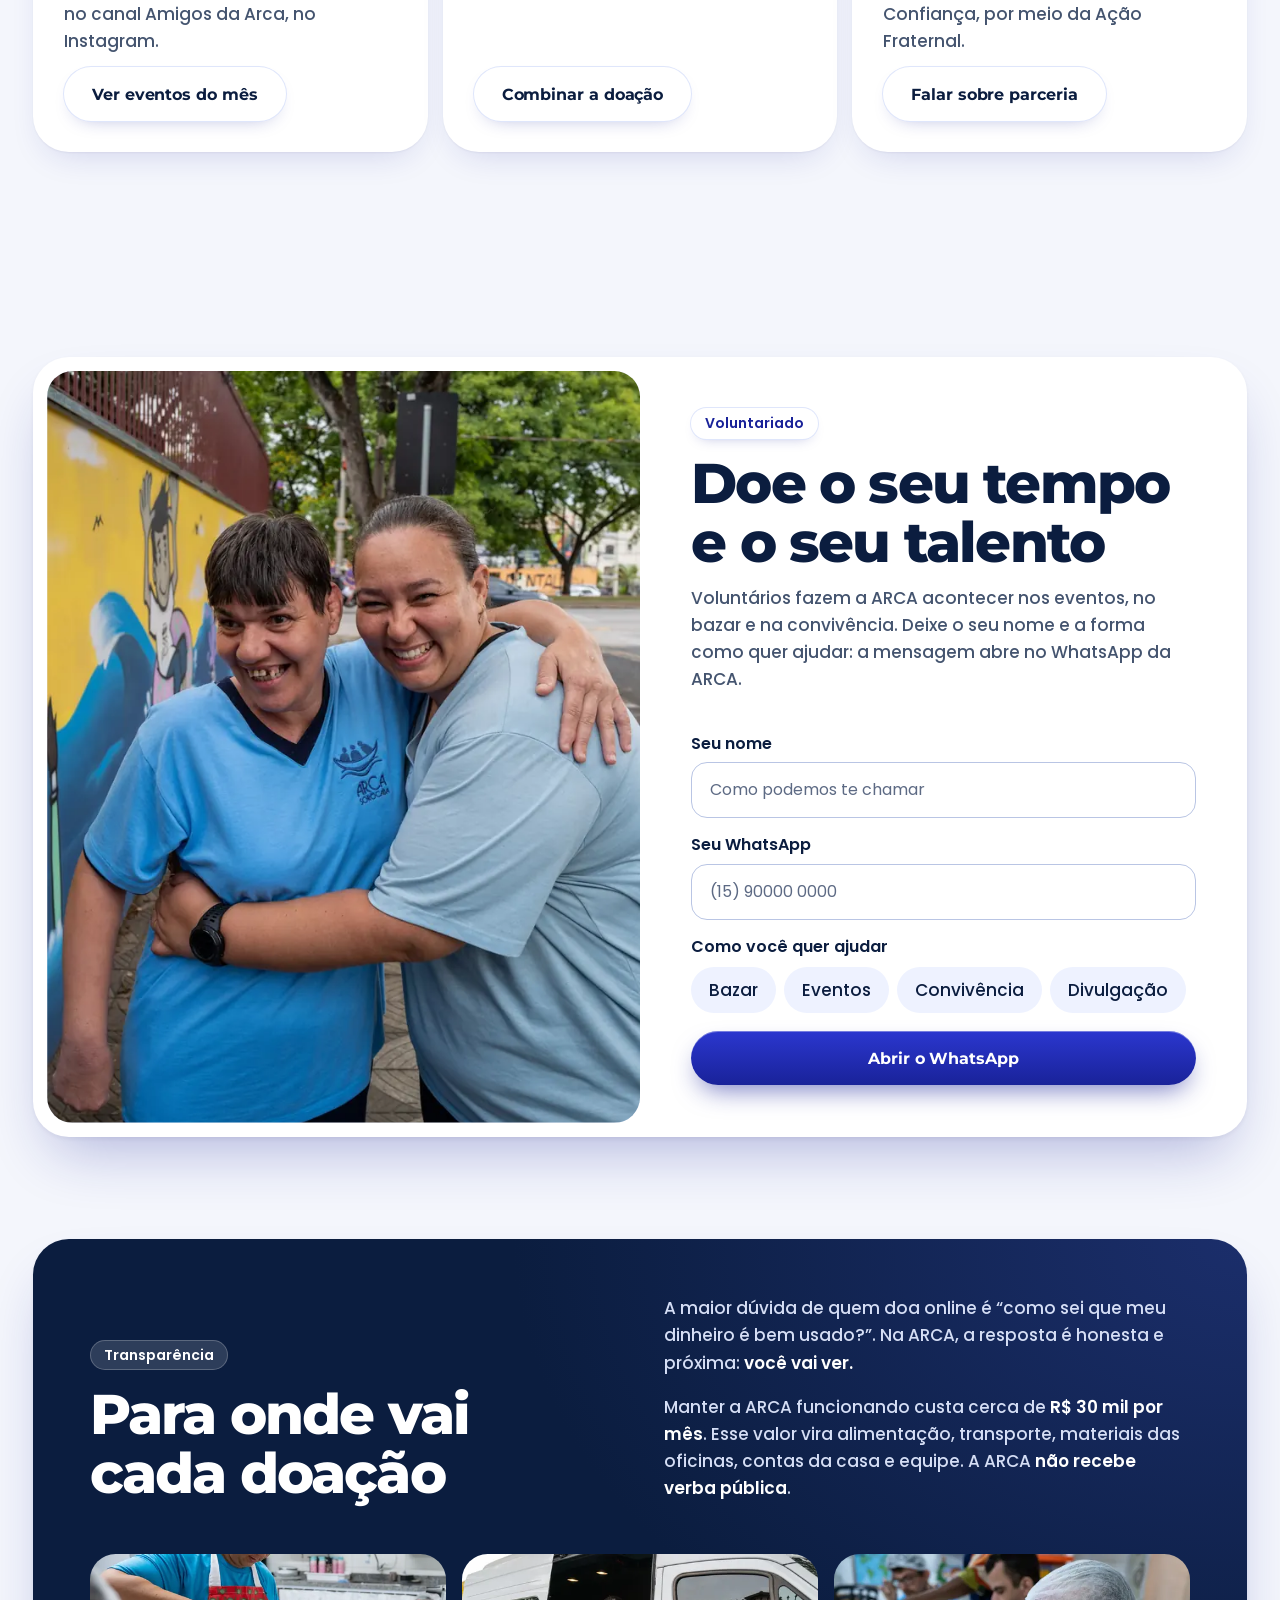
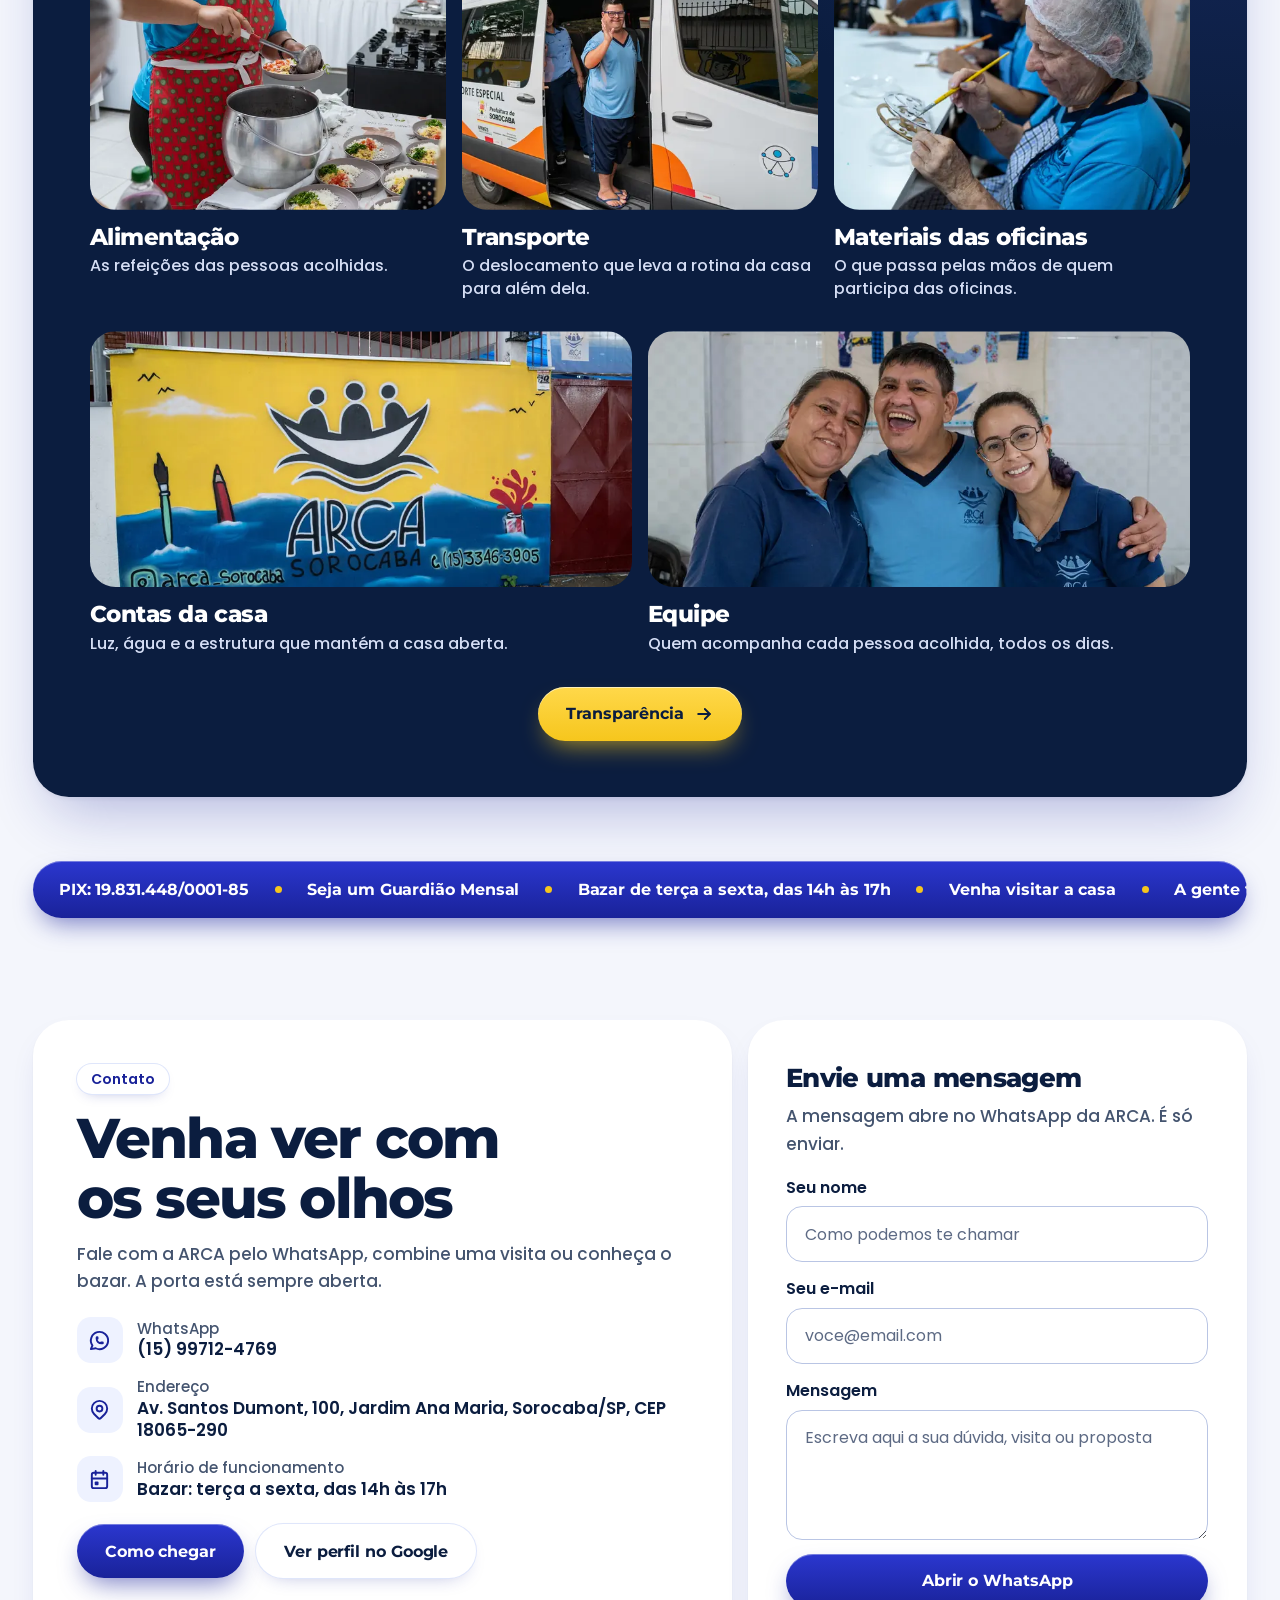
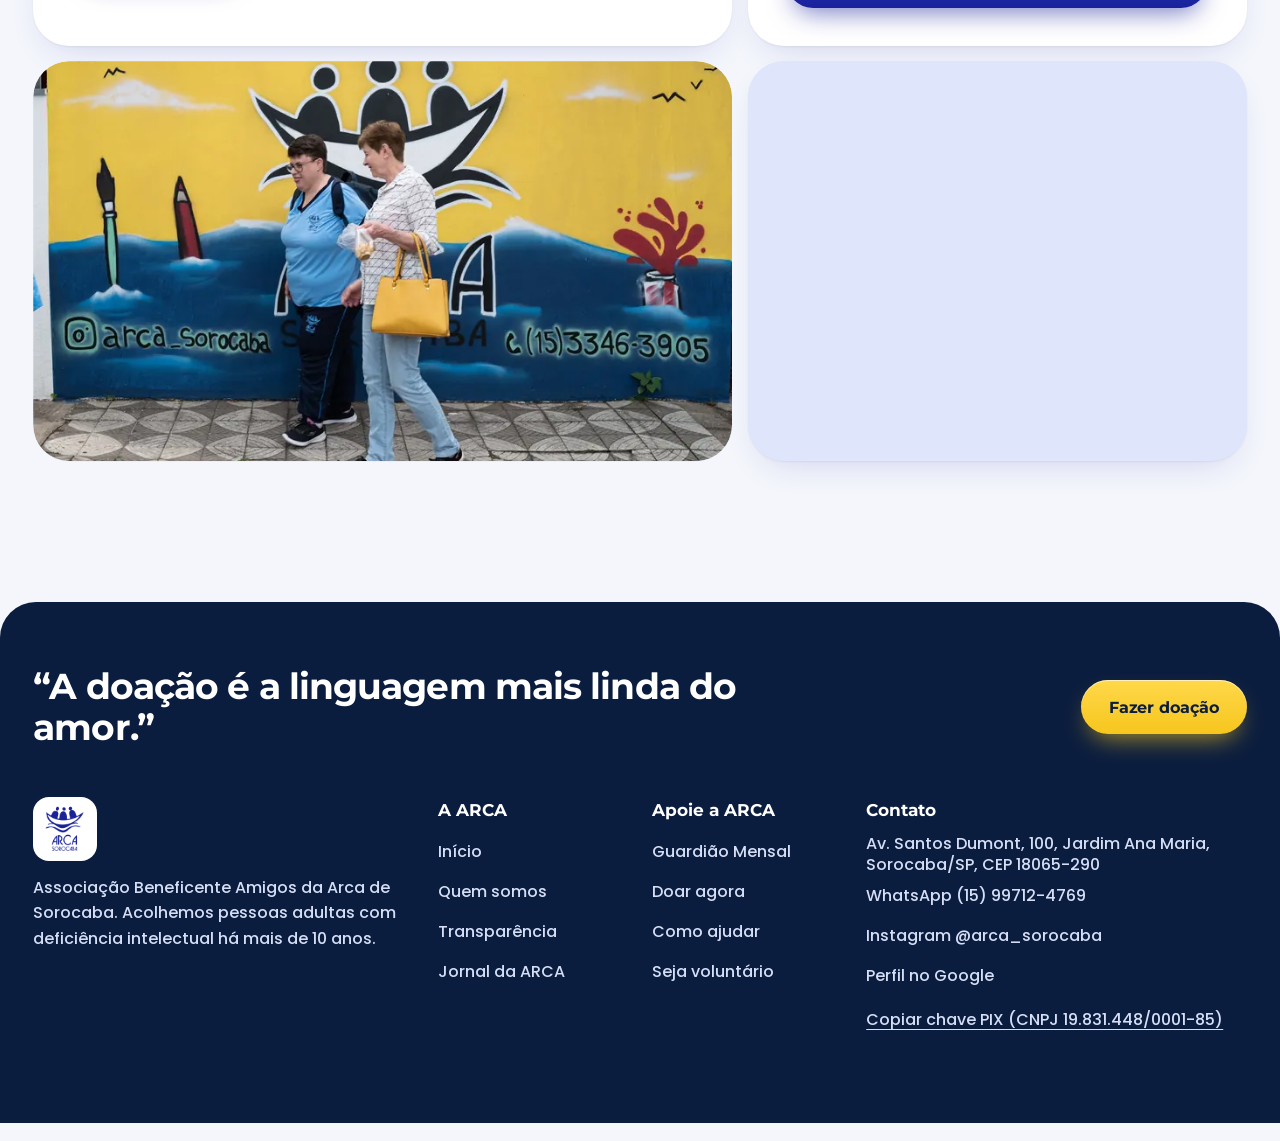
==== commit bd3d74bf: "Cria página de Transparência com documentos por tópico Troca as caixinhas da home por um botão Trans" ====
--- a/index.html
+++ b/index.html
@@ -45,7 +45,7 @@
     <a href="index.html#quem-somos">A ARCA</a>
     <a href="guardiao.html">Guardião Mensal</a>
     <a href="index.html#como-ajudar">Como ajudar</a>
-    <a href="index.html#transparencia">Transparência</a>
+    <a href="transparencia.html">Transparência</a>
     <a href="blog.html">Jornal da ARCA</a>
     <a href="index.html#contato">Contato</a>
   </nav>
@@ -57,7 +57,7 @@
     <a href="index.html#quem-somos">A ARCA</a>
     <a href="guardiao.html">Guardião Mensal</a>
     <a href="index.html#como-ajudar">Como ajudar</a>
-    <a href="index.html#transparencia">Transparência</a>
+    <a href="transparencia.html">Transparência</a>
     <a href="blog.html">Jornal da ARCA</a>
     <a href="index.html#contato">Contato</a>
   </nav>
@@ -373,20 +373,8 @@
         <h3>Equipe</h3><p>Quem acompanha cada pessoa acolhida, todos os dias.</p>
       </article>
     </div>
-    <div class="duo-cards">
-      <article class="glass reveal">
-        <h3>Prestação de contas</h3>
-        <p>Todo Guardião entra no canal e recebe, com regularidade, o que aconteceu na casa e o que a doação manteve. Você não recebe só um agradecimento genérico: recebe o resultado.</p>
-        <a href="guardiao.html" class="btn btn-white">Conheça o Guardião Mensal</a>
-      </article>
-      <article class="glass reveal" style="--d:80ms">
-        <h3>Porta aberta</h3>
-        <p>Você é convidado a visitar a ARCA pessoalmente e conhecer a casa. A gente não tem nada a esconder. A gente tem muito a mostrar.</p>
-        <a href="#contato" class="btn btn-ghost">Combinar uma visita</a>
-      </article>
-    </div>
     <div class="portal-cta reveal">
-      <a href="https://sgts.sorocaba.sp.gov.br/portal?pagina=1&amp;pesquisar=true&amp;idAreaGestoraContratado=436&amp;ano=2026&amp;idAreaGestoraContratante=&amp;idModalidadeAjuste=&amp;statusProjeto=&amp;numeroContrato=&amp;nomeContratado=&amp;cnpjContratado=#header-ano" class="btn btn-accent" target="_blank" rel="noopener">Acesse o Portal SGTS<svg viewBox="0 0 24 24" fill="none" stroke="currentColor" stroke-width="2.2" stroke-linecap="round" stroke-linejoin="round" aria-hidden="true"><path d="M14 4h6v6"/><path d="M20 4l-9 9"/><path d="M18 14v5a1 1 0 0 1-1 1H5a1 1 0 0 1-1-1V7a1 1 0 0 1 1-1h5"/></svg></a>
+      <a href="transparencia.html" class="btn btn-accent">Transparência<svg viewBox="0 0 24 24" fill="none" stroke="currentColor" stroke-width="2.2" stroke-linecap="round" stroke-linejoin="round" aria-hidden="true"><path d="M5 12h14"/><path d="M13 6l6 6-6 6"/></svg></a>
     </div>
   </div>
 </section>
@@ -451,7 +439,7 @@
         <h3>A ARCA</h3>
         <a href="index.html">Início</a>
         <a href="index.html#quem-somos">Quem somos</a>
-        <a href="index.html#transparencia">Transparência</a>
+        <a href="transparencia.html">Transparência</a>
         <a href="blog.html">Jornal da ARCA</a>
       </nav>
       <nav class="footer-nav" aria-label="Apoie a ARCA">
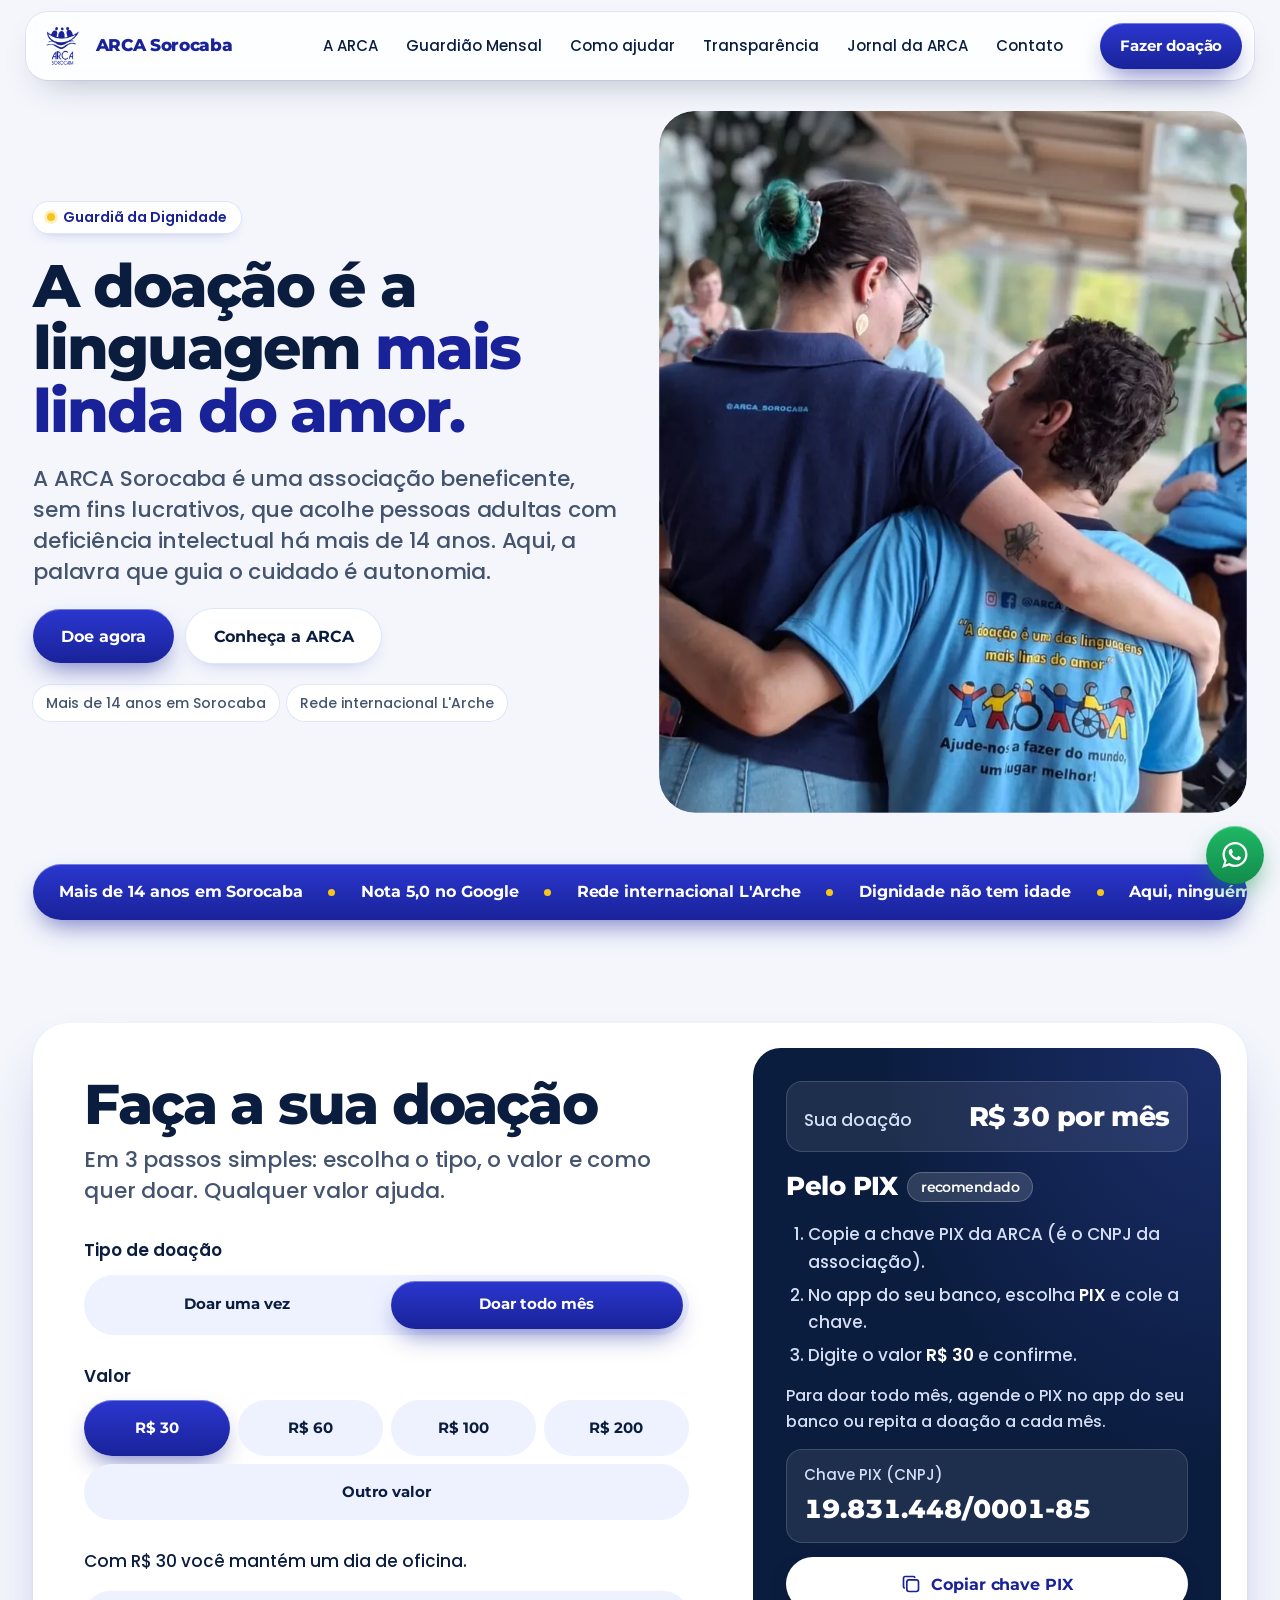
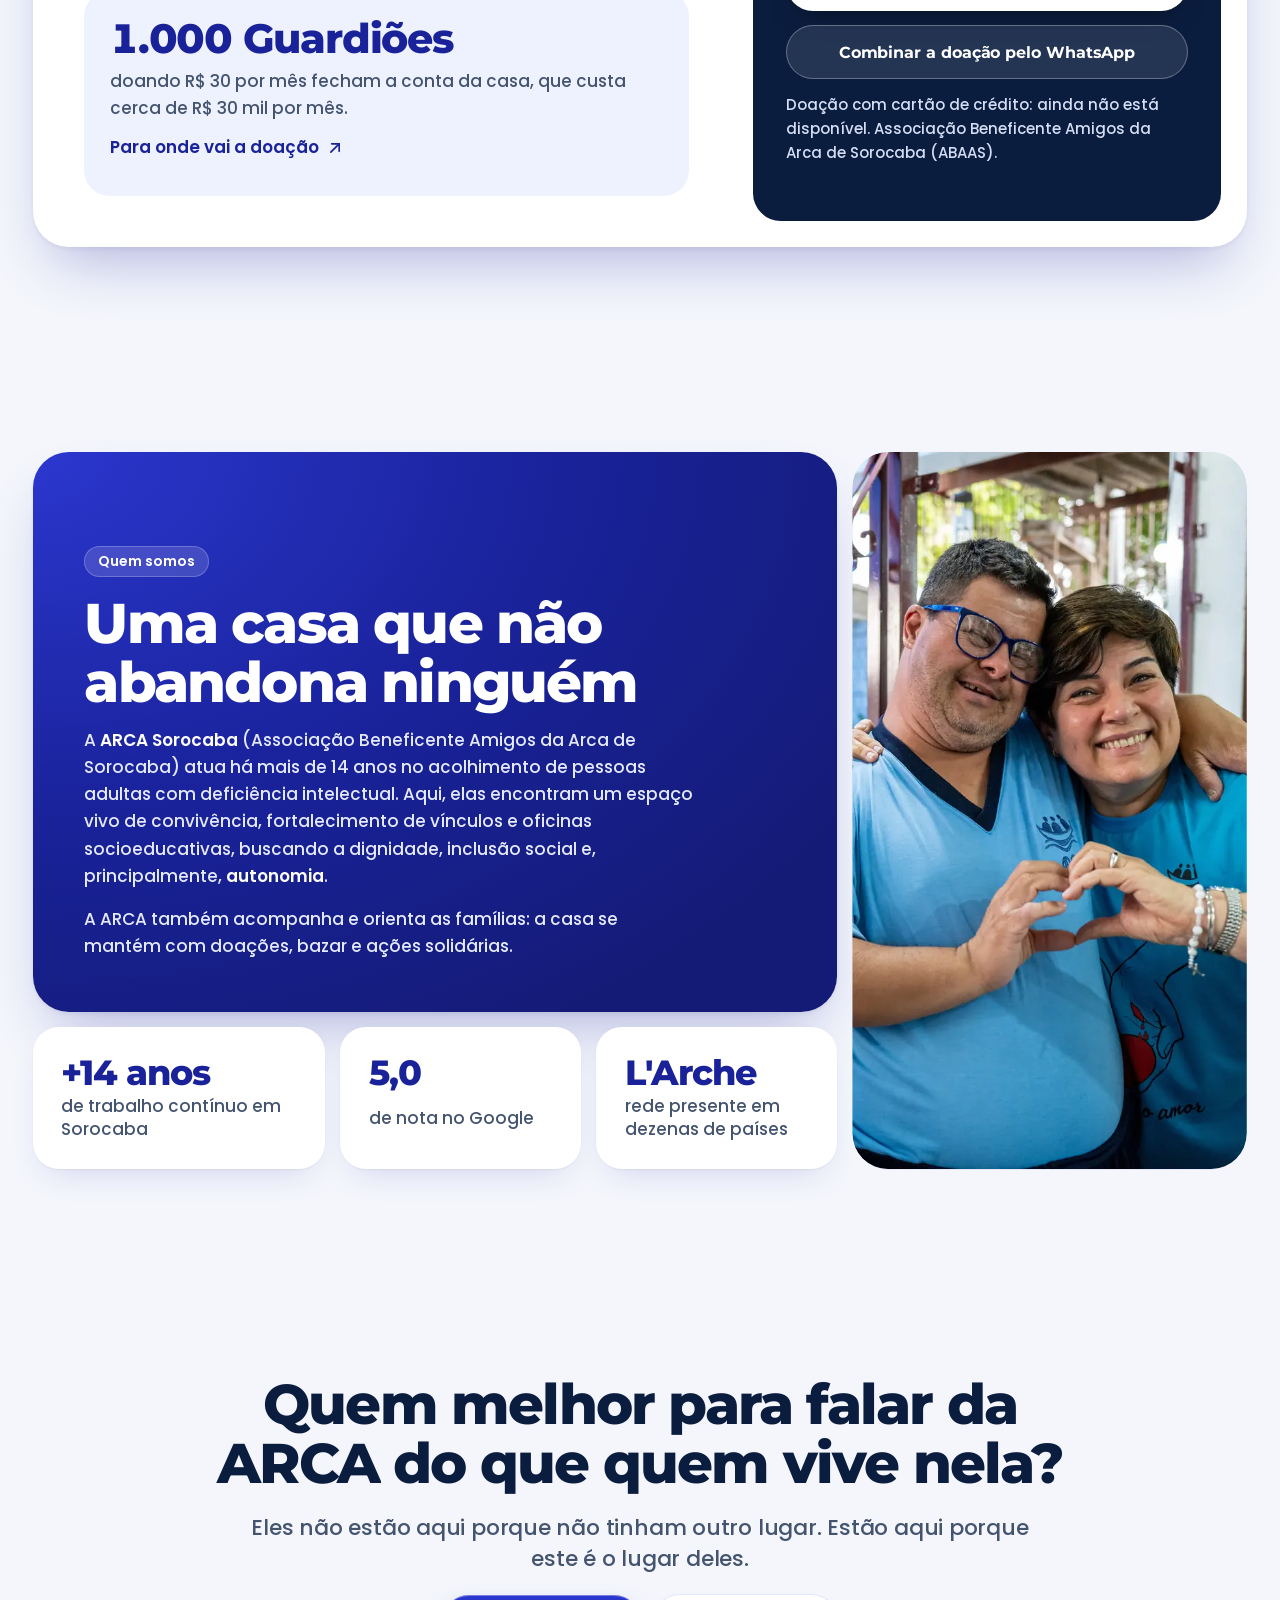
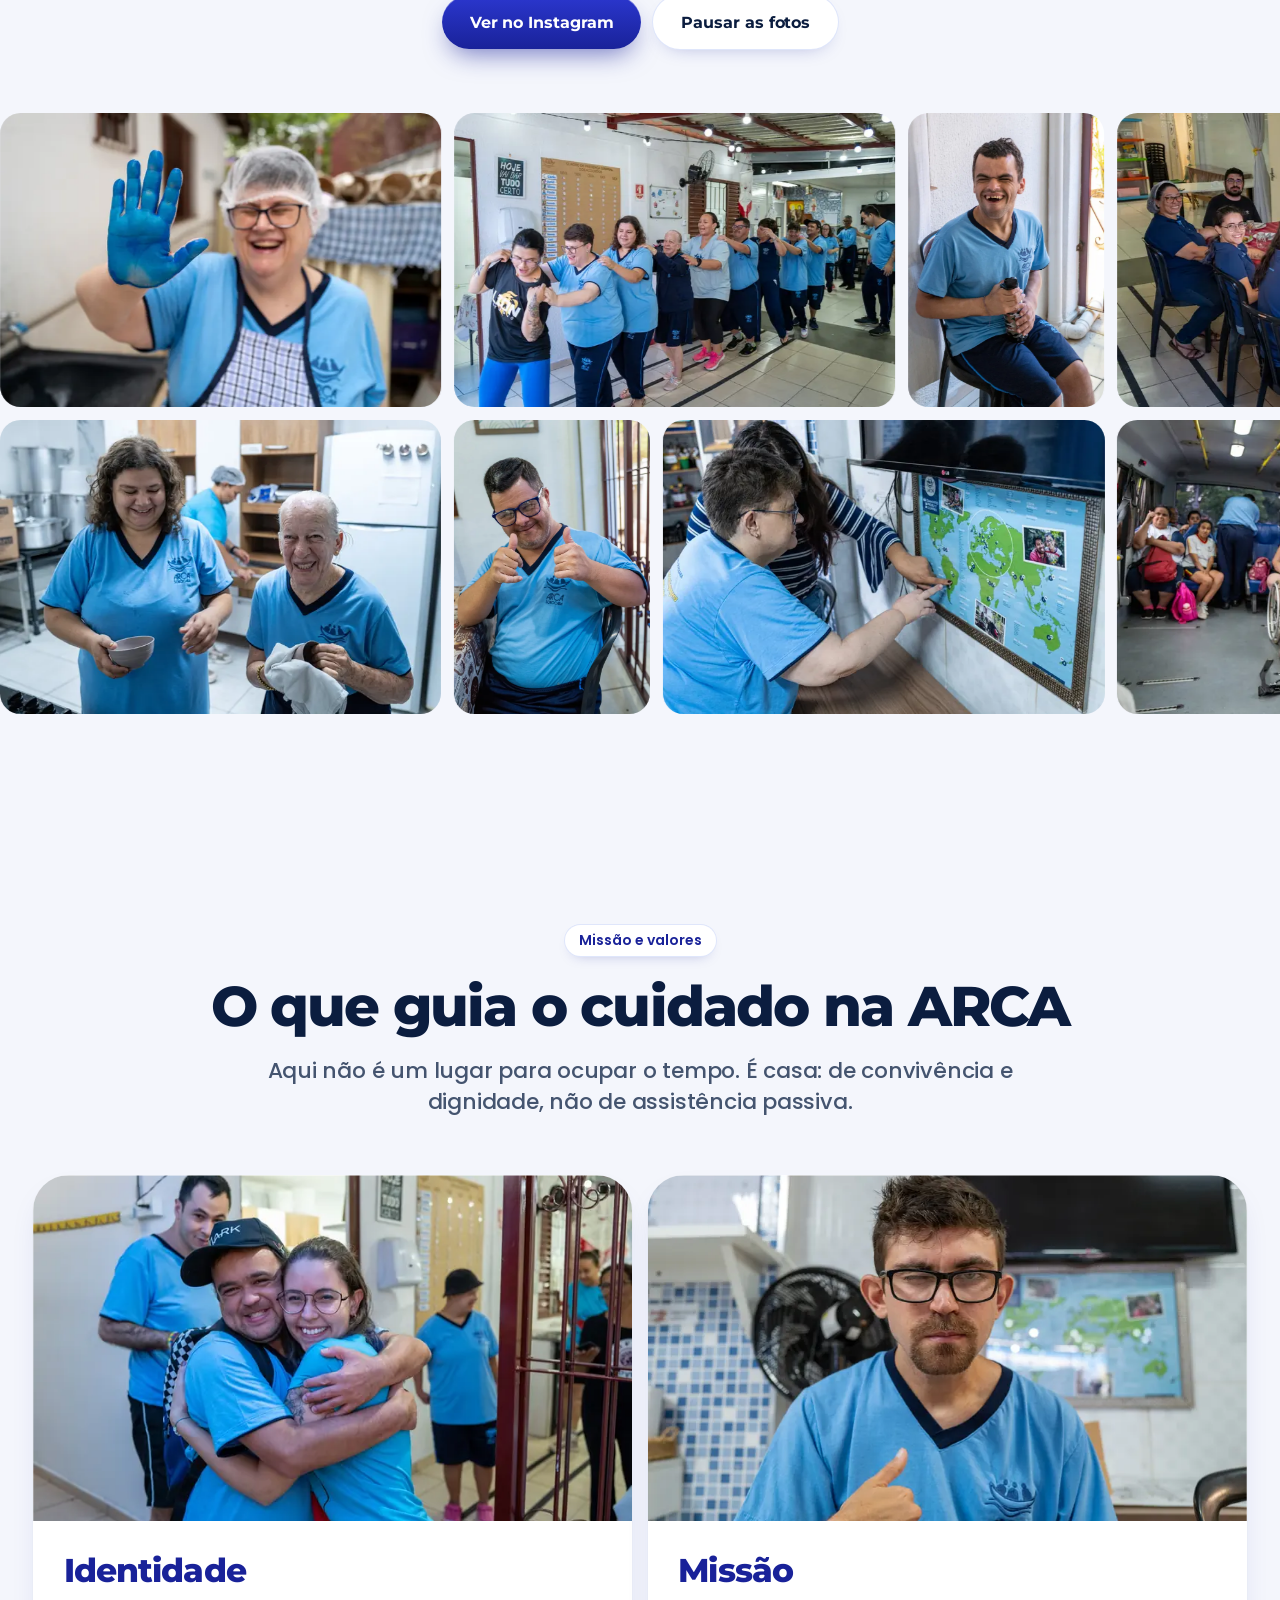
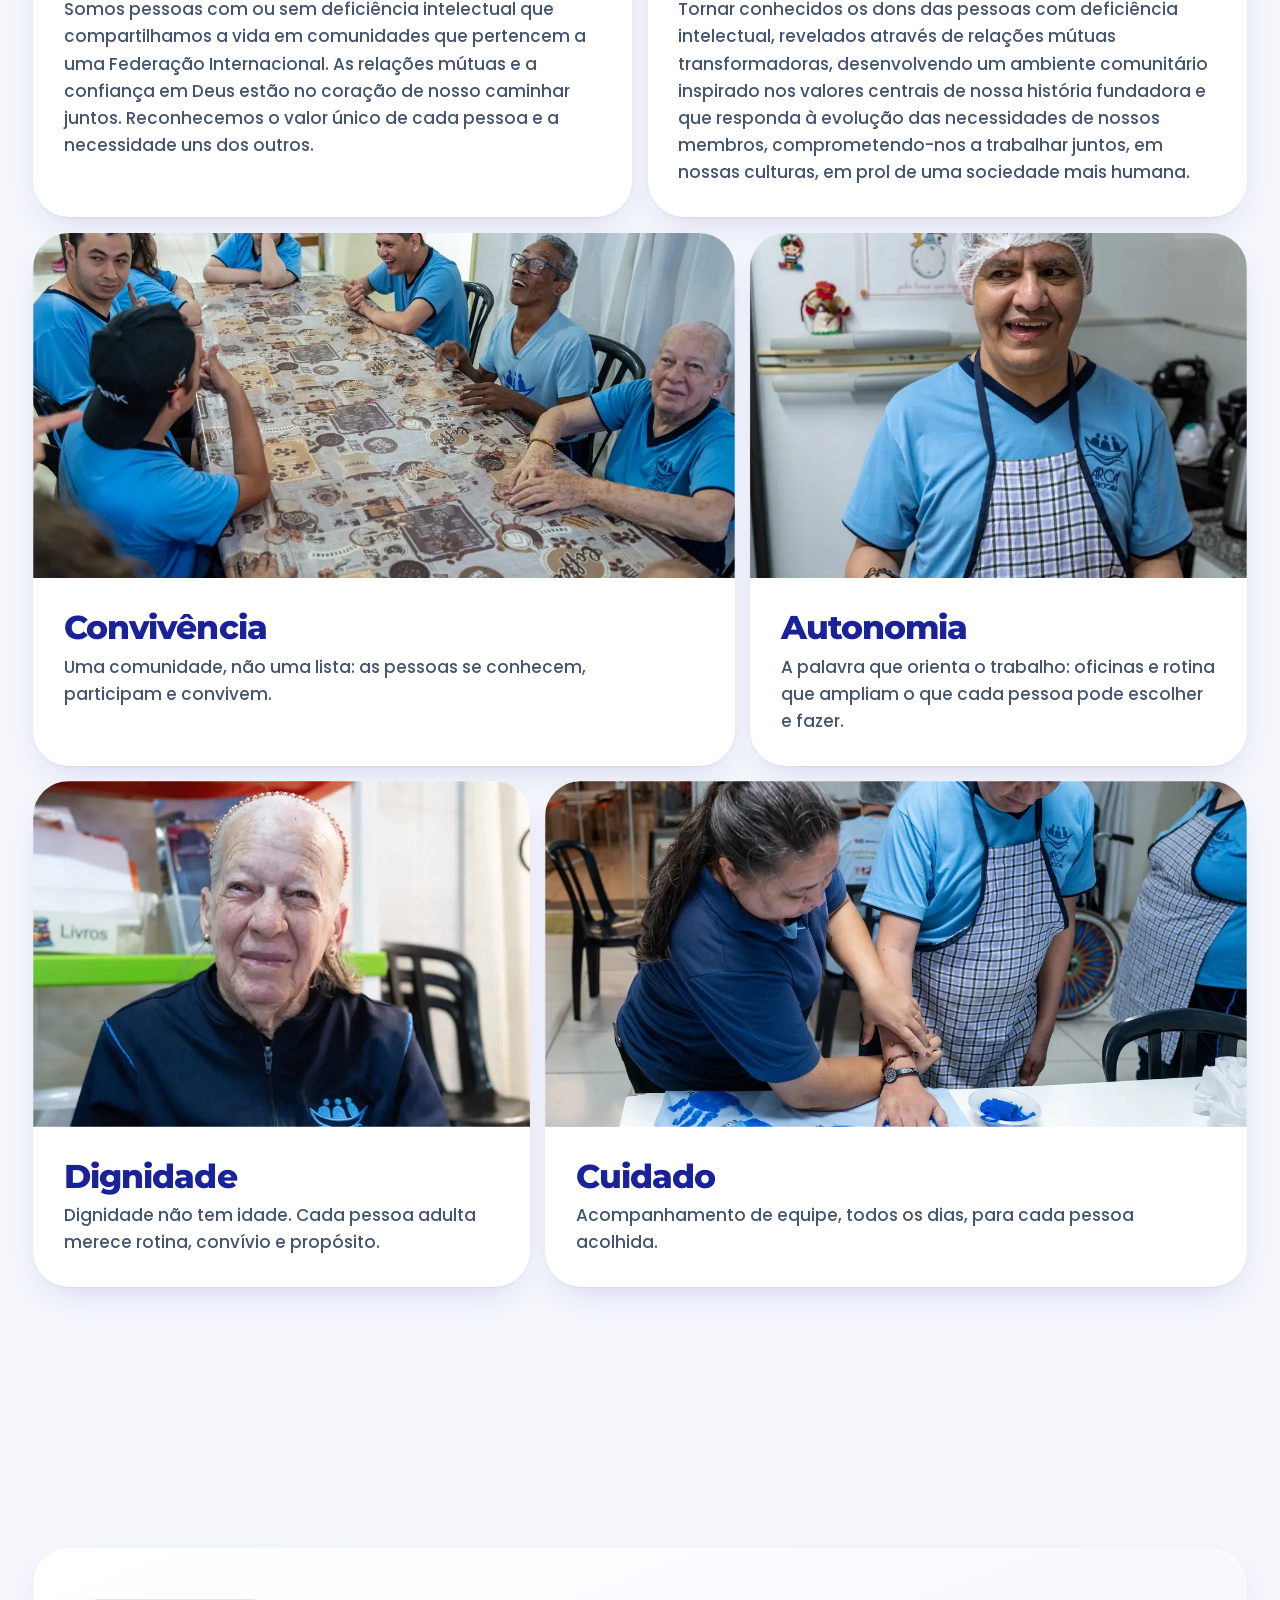
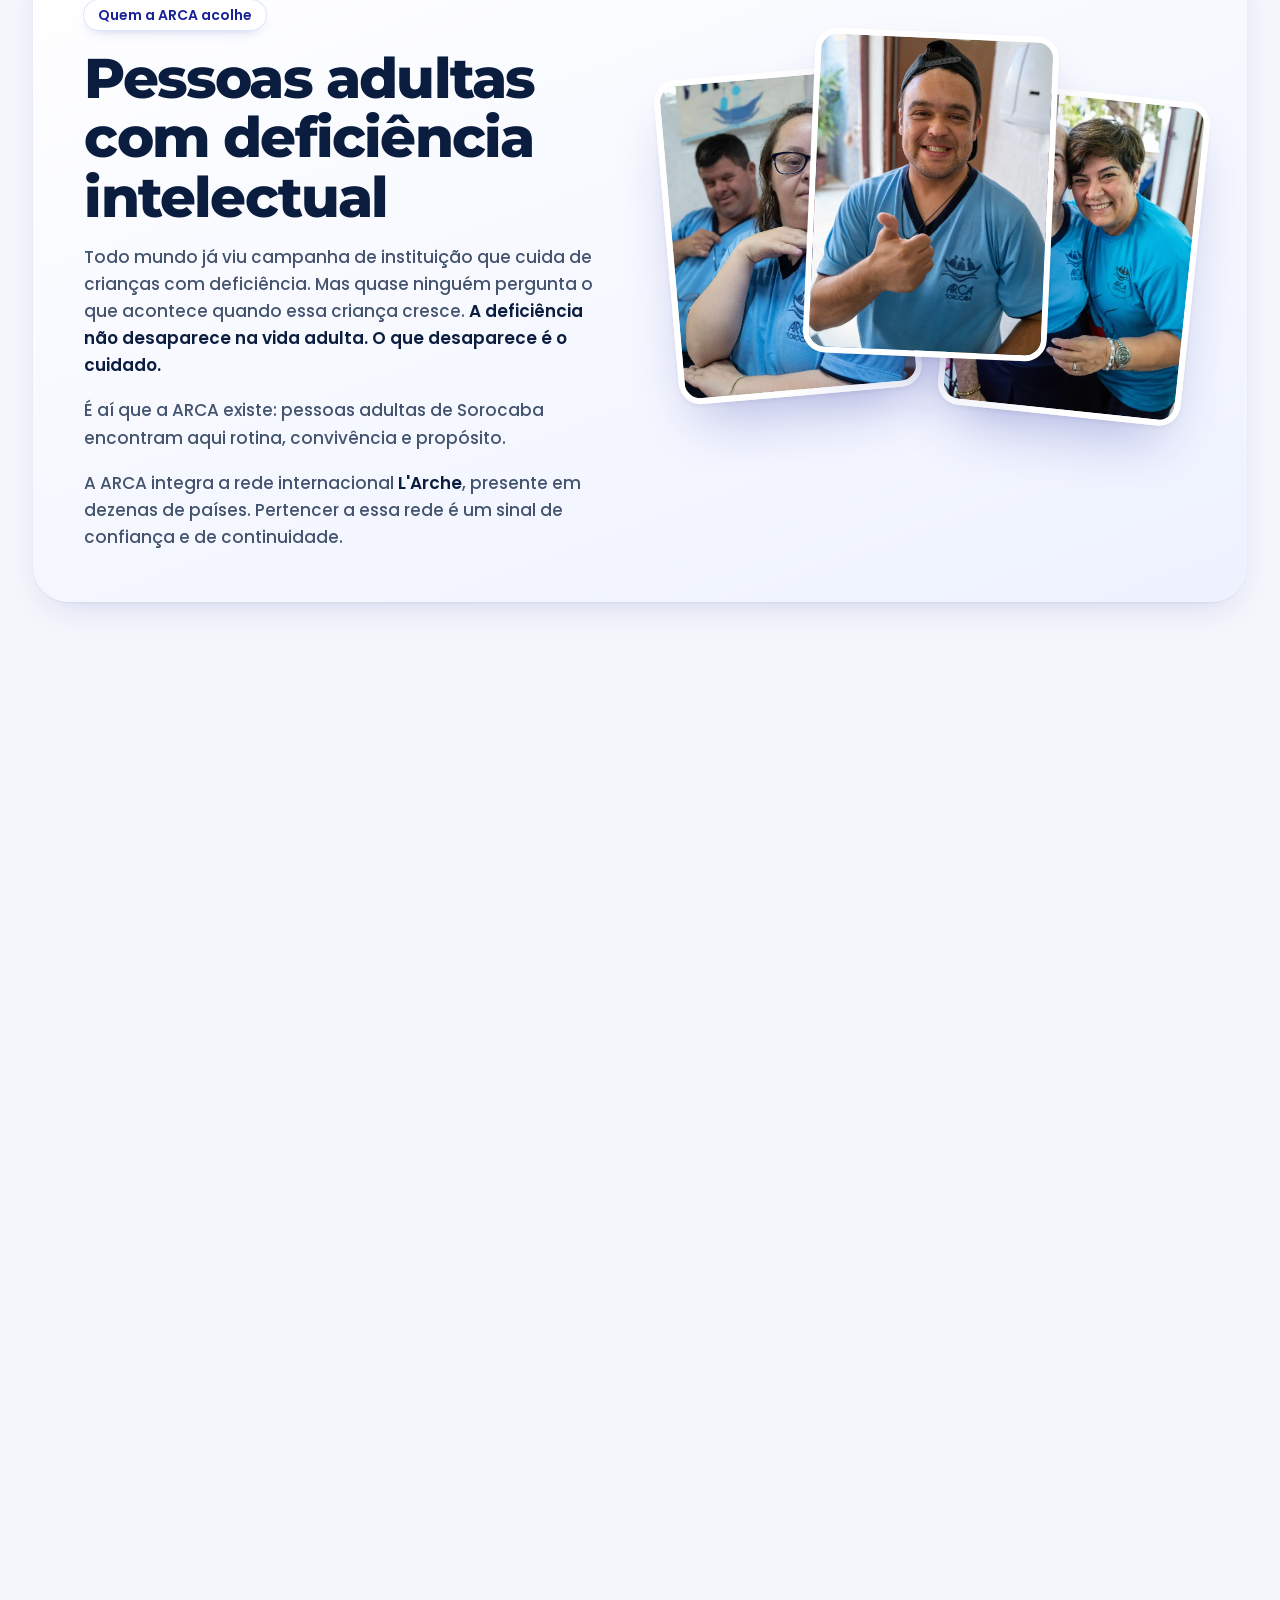
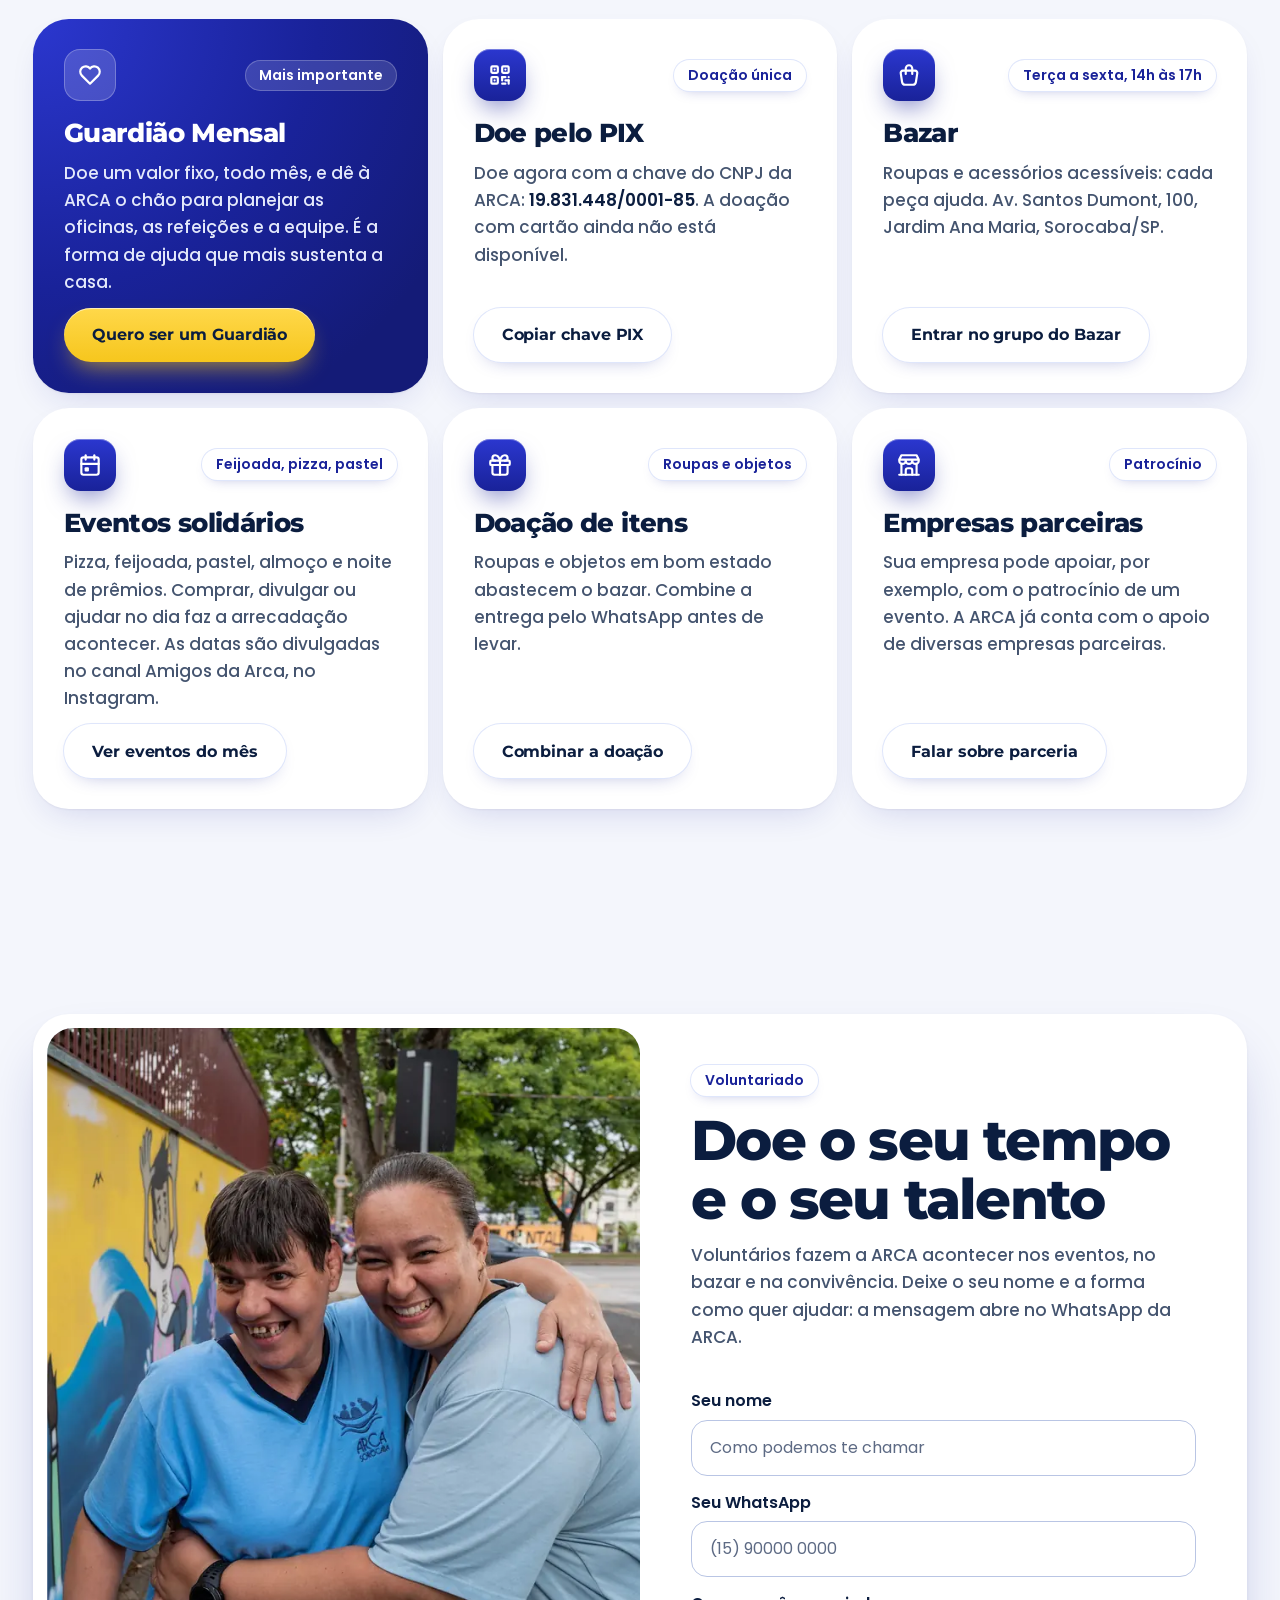
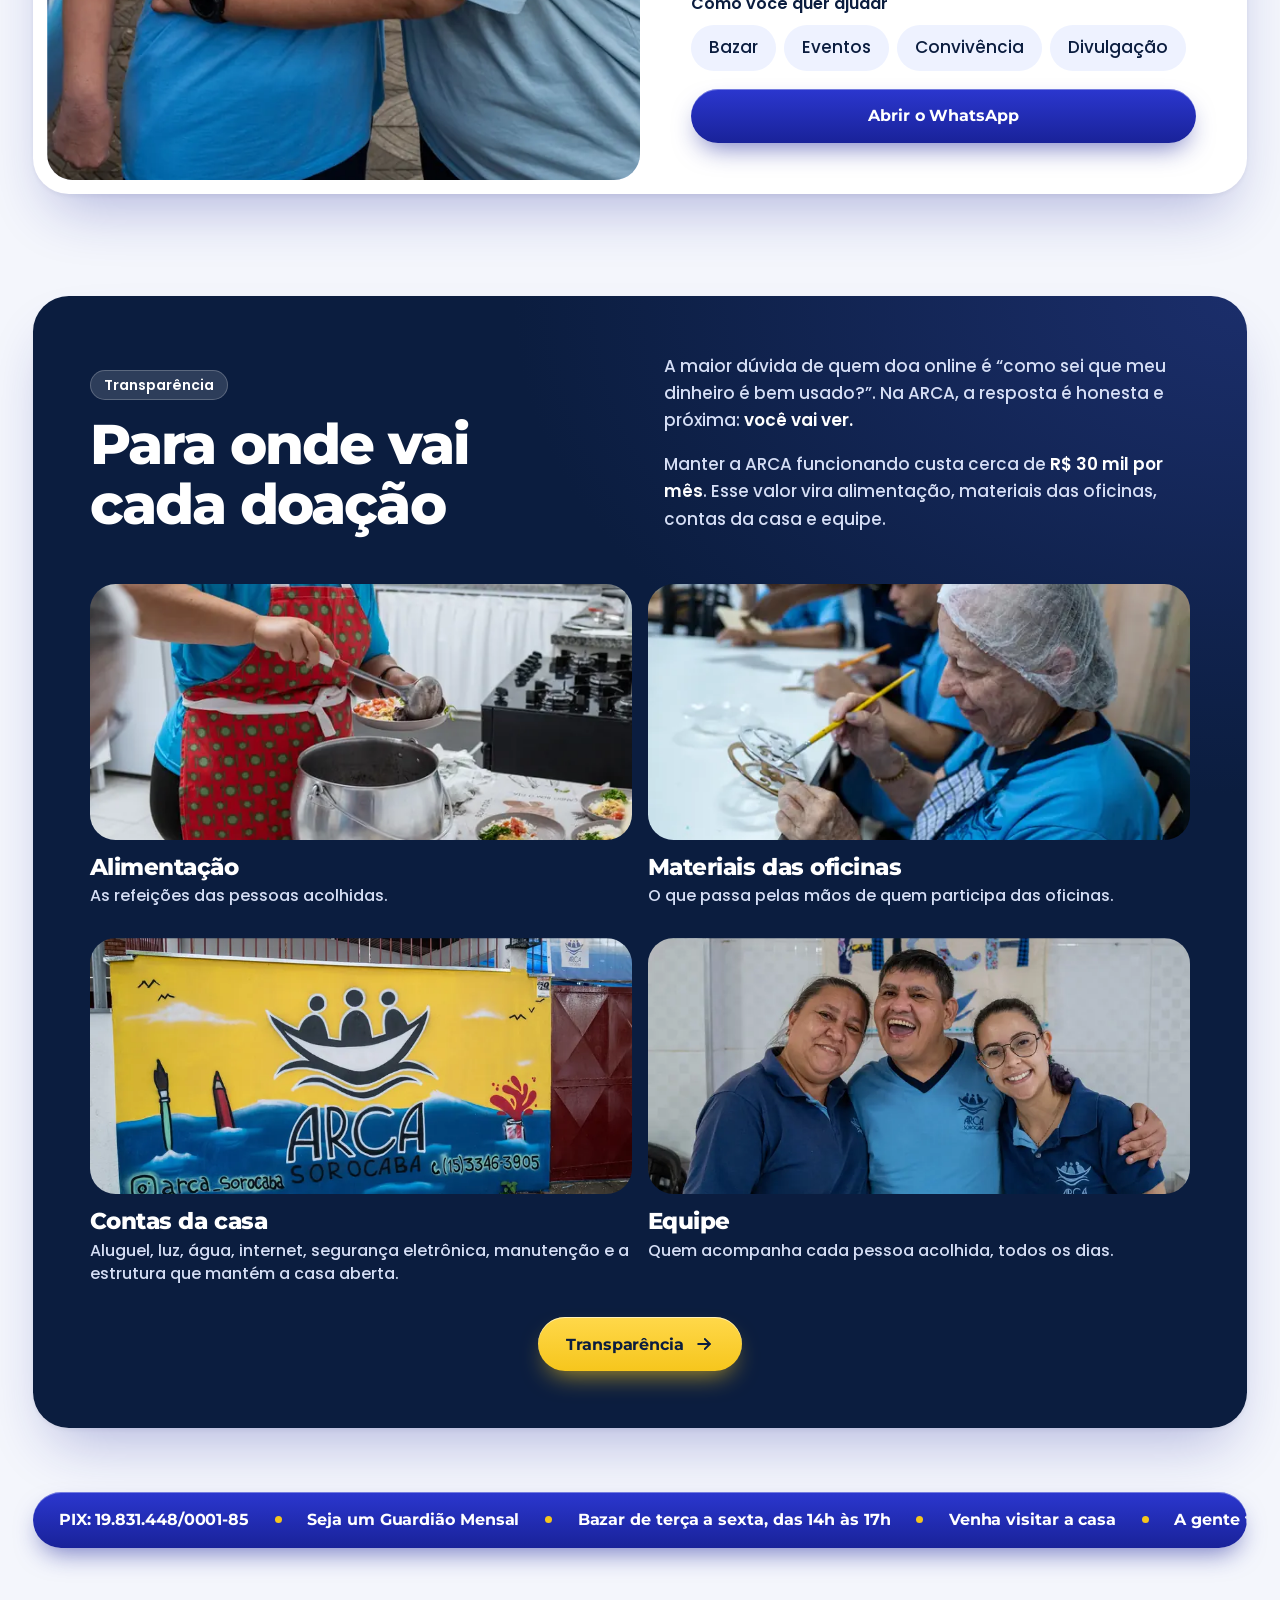
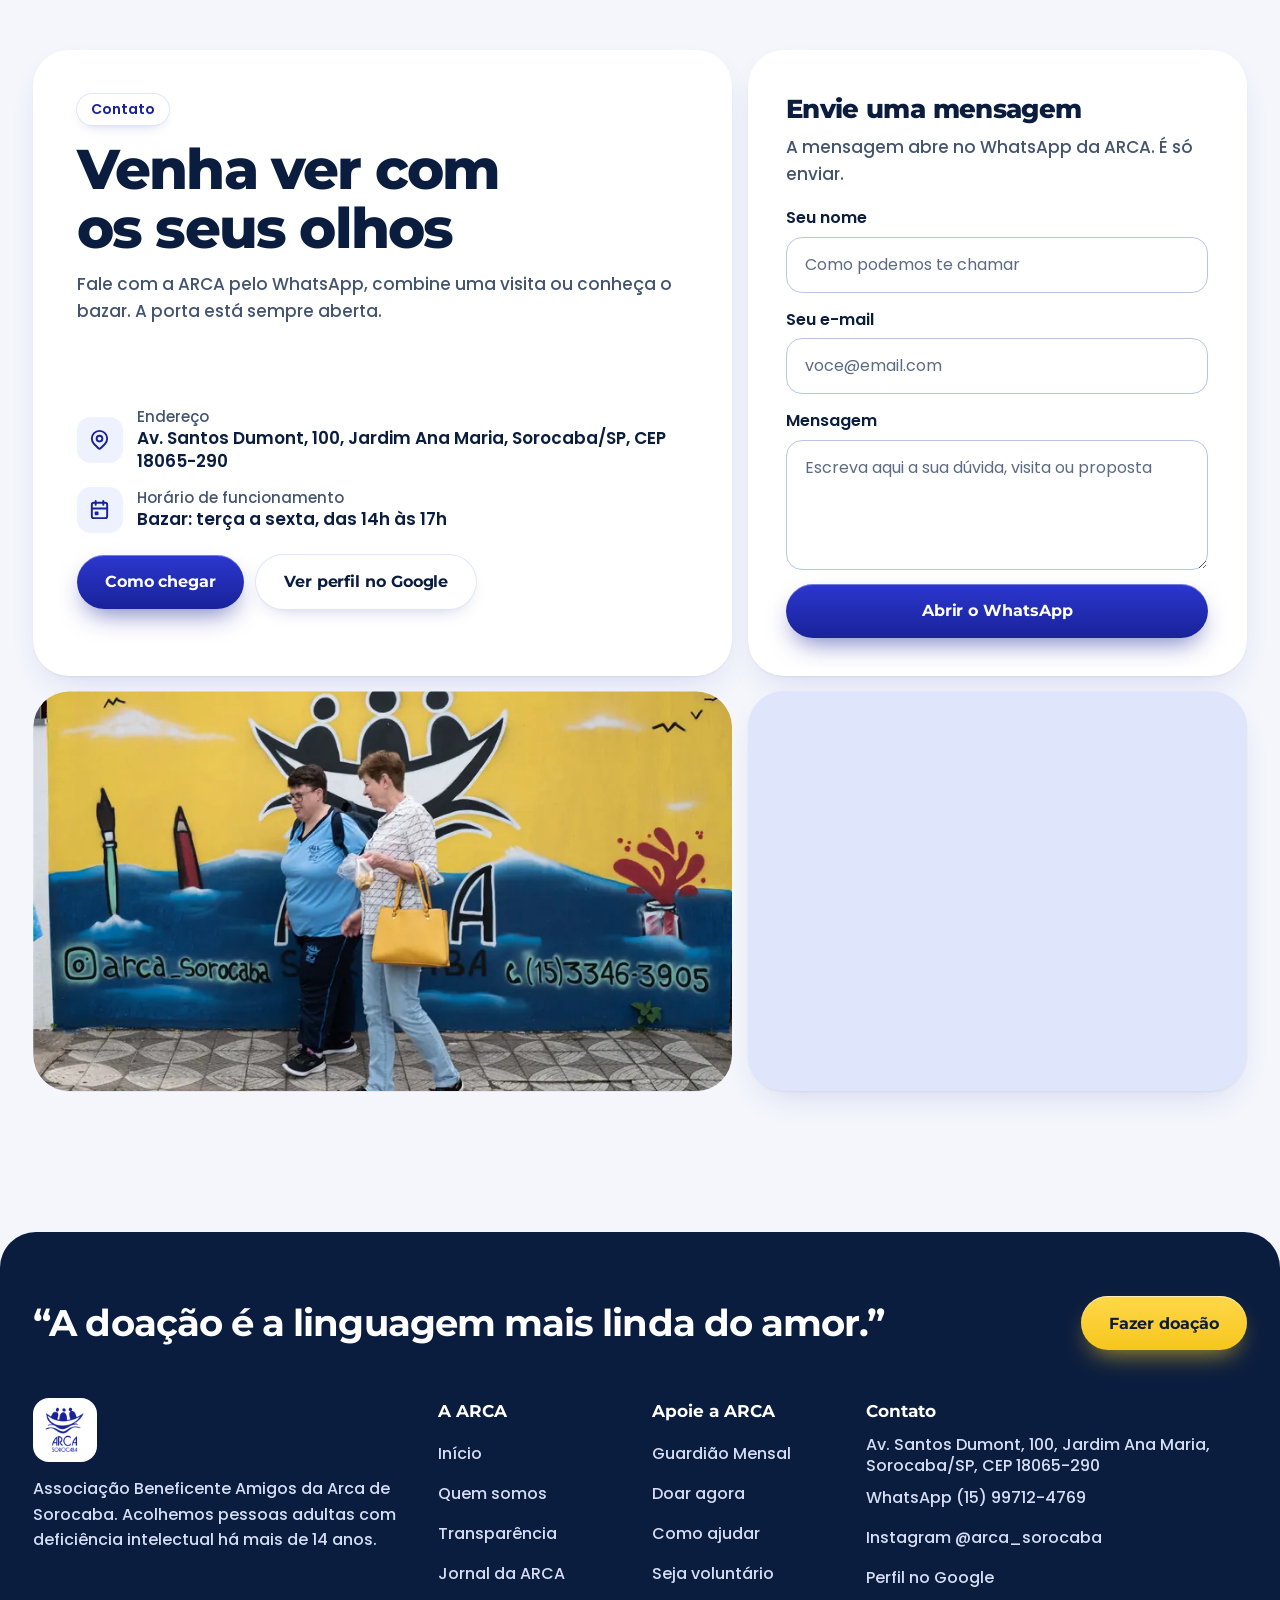
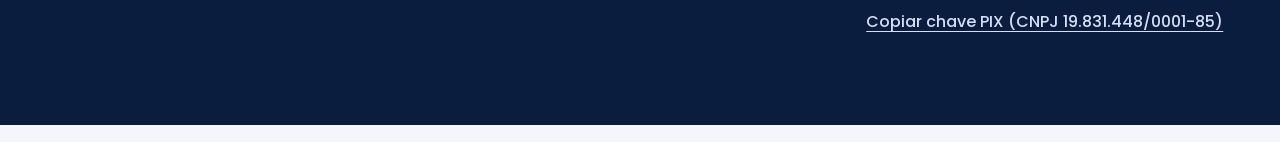
==== commit 45789140: "Ajustes pedidos pela ARCA: 14 anos, verba pública, textos novos - Atualiza para "há mais de 14 anos"" ====
--- a/index.html
+++ b/index.html
@@ -4,7 +4,7 @@
 <meta charset="utf-8">
 <meta name="viewport" content="width=device-width,initial-scale=1,viewport-fit=cover">
 <title>ARCA Sorocaba | Doe e ajude pessoas adultas com deficiência intelectual</title>
-<meta name="description" content="A ARCA Sorocaba é uma associação beneficente que acolhe pessoas adultas com deficiência intelectual há mais de 10 anos. Doe pelo PIX ou seja um Guardião mensal.">
+<meta name="description" content="A ARCA Sorocaba é uma associação beneficente que acolhe pessoas adultas com deficiência intelectual há mais de 14 anos. Doe pelo PIX ou seja um Guardião mensal.">
 <link rel="canonical" href="https://arcasorocaba.com.br/">
 <meta name="theme-color" content="#F4F6FC">
 <meta name="format-detection" content="telephone=no">
@@ -12,7 +12,7 @@
 <meta property="og:locale" content="pt_BR">
 <meta property="og:site_name" content="ARCA Sorocaba">
 <meta property="og:title" content="ARCA Sorocaba | Guardiã da Dignidade">
-<meta property="og:description" content="A ARCA acolhe adultos com deficiência intelectual em Sorocaba há mais de 10 anos. Doe pelo PIX ou seja um Guardião mensal.">
+<meta property="og:description" content="A ARCA acolhe adultos com deficiência intelectual em Sorocaba há mais de 14 anos. Doe pelo PIX ou seja um Guardião mensal.">
 <meta property="og:url" content="https://arcasorocaba.com.br/">
 <meta property="og:image" content="https://arcasorocaba.com.br/assets/img/og-image.jpg">
 <meta property="og:image:width" content="1200">
@@ -30,7 +30,7 @@
 <script>document.documentElement.classList.add('js')</script>
 <!-- RASTREAMENTO: colar aqui o Pixel / Tag do Google (responsável: Douglas) -->
 <script type="application/ld+json">
-{"@context":"https://schema.org","@type":"NGO","name":"ARCA Sorocaba","legalName":"Associação Beneficente Amigos da Arca de Sorocaba","taxID":"19.831.448/0001-85","slogan":"A doação é a linguagem mais linda do amor","description":"Associação beneficente sem fins lucrativos que acolhe pessoas adultas com deficiência intelectual em Sorocaba há mais de 10 anos.","url":"https://arcasorocaba.com.br/","logo":"https://arcasorocaba.com.br/assets/img/logo.png","image":"https://arcasorocaba.com.br/assets/img/og-image.jpg","telephone":"+55 15 99712-4769","address":{"@type":"PostalAddress","streetAddress":"Av. Santos Dumont, 100, Jardim Ana Maria","addressLocality":"Sorocaba","addressRegion":"SP","postalCode":"18065-290","addressCountry":"BR"},"sameAs":["https://www.instagram.com/arca_sorocaba/"]}
+{"@context":"https://schema.org","@type":"NGO","name":"ARCA Sorocaba","legalName":"Associação Beneficente Amigos da Arca de Sorocaba","taxID":"19.831.448/0001-85","slogan":"A doação é a linguagem mais linda do amor","description":"Associação beneficente sem fins lucrativos que acolhe pessoas adultas com deficiência intelectual em Sorocaba há mais de 14 anos.","url":"https://arcasorocaba.com.br/","logo":"https://arcasorocaba.com.br/assets/img/logo.png","image":"https://arcasorocaba.com.br/assets/img/og-image.jpg","telephone":"+55 15 99712-4769","address":{"@type":"PostalAddress","streetAddress":"Av. Santos Dumont, 100, Jardim Ana Maria","addressLocality":"Sorocaba","addressRegion":"SP","postalCode":"18065-290","addressCountry":"BR"},"sameAs":["https://www.instagram.com/arca_sorocaba/"]}
 </script>
 </head>
 <body>
@@ -69,15 +69,14 @@
   <div class="hero-text">
     <span class="pill pill--dot">Guardiã da Dignidade</span>
     <h1 id="hero-title">A doação é a linguagem <em>mais linda do amor.</em></h1>
-    <p class="lede">A ARCA Sorocaba é uma associação beneficente, sem fins lucrativos, que acolhe pessoas adultas com deficiência intelectual há mais de 10 anos. Aqui, a palavra que guia o cuidado é autonomia.</p>
+    <p class="lede">A ARCA Sorocaba é uma associação beneficente, sem fins lucrativos, que acolhe pessoas adultas com deficiência intelectual há mais de 14 anos. Aqui, a palavra que guia o cuidado é autonomia.</p>
     <div class="actions">
       <a href="#doar" class="btn btn-primary">Doe agora</a>
       <a href="#quem-somos" class="btn btn-soft">Conheça a ARCA</a>
     </div>
     <ul class="badges">
-      <li>Mais de 10 anos em Sorocaba</li>
+      <li>Mais de 14 anos em Sorocaba</li>
       <li>Rede internacional L'Arche</li>
-      <li>Não recebemos verba pública</li>
     </ul>
   </div>
   <figure class="hero-photo">
@@ -87,11 +86,10 @@
 
 <div class="ticker" data-ticker aria-label="Sobre a ARCA">
   <ul>
-    <li>Mais de 10 anos em Sorocaba</li>
+    <li>Mais de 14 anos em Sorocaba</li>
     <li>Nota 5,0 no Google</li>
     <li>Rede internacional L'Arche</li>
     <li>Dignidade não tem idade</li>
-    <li>Não recebemos verba pública</li>
     <li>Aqui, ninguém é abandonado quando a infância acaba</li>
   </ul>
 </div>
@@ -151,13 +149,13 @@
     <div class="b-main reveal">
       <span class="pill pill--on-dark">Quem somos</span>
       <h2 id="quem-somos-title" class="h2">Uma casa que não abandona ninguém</h2>
-      <p>A ARCA Sorocaba é a Associação Beneficente Amigos da Arca de Sorocaba (ABAAS). Há mais de 10 anos, ela acolhe pessoas adultas com deficiência intelectual: aqui elas encontram oficinas, convivência, acompanhamento de equipe e, principalmente, <strong>autonomia</strong>.</p>
-      <p>A ARCA também acompanha e orienta as famílias, e não recebe verba pública: a casa se mantém com doações, bazar e ações solidárias.</p>
+      <p>A <strong>ARCA Sorocaba</strong> (Associação Beneficente Amigos da Arca de Sorocaba) atua há mais de 14 anos no acolhimento de pessoas adultas com deficiência intelectual. Aqui, elas encontram um espaço vivo de convivência, fortalecimento de vínculos e oficinas socioeducativas, buscando a dignidade, inclusão social e, principalmente, <strong>autonomia</strong>.</p>
+      <p>A ARCA também acompanha e orienta as famílias: a casa se mantém com doações, bazar e ações solidárias.</p>
     </div>
     <figure class="b-photo reveal" style="--d:80ms">
       <img src="assets/fotos/comunidade-700.webp" srcset="assets/fotos/comunidade-700.webp 700w, assets/fotos/comunidade-1200.webp 1200w" sizes="(max-width:900px) 100vw, 40vw" width="1200" height="1798" loading="lazy" alt="Um homem e uma mulher da ARCA abraçados e sorrindo, fazendo um coração com as mãos">
     </figure>
-    <div class="b-stat reveal"><strong>+10 anos</strong><span>de trabalho contínuo em Sorocaba</span></div>
+    <div class="b-stat reveal"><strong>+14 anos</strong><span>de trabalho contínuo em Sorocaba</span></div>
     <div class="b-stat reveal" style="--d:60ms"><strong>5,0</strong><span>de nota no Google</span></div>
     <div class="b-stat reveal" style="--d:120ms"><strong>L'Arche</strong><span>rede presente em dezenas de países</span></div>
   </div>
@@ -204,6 +202,16 @@
     <h2 id="valores-title" class="h2 reveal">O que guia o cuidado na ARCA</h2>
     <p class="lede reveal" style="--d:80ms">Aqui não é um lugar para ocupar o tempo. É casa: de convivência e dignidade, não de assistência passiva.</p>
   </div>
+  <div class="valores valores--id">
+    <article class="card valor reveal">
+      <div class="card-media"><img src="assets/fotos/guardioes-700.webp" srcset="assets/fotos/guardioes-700.webp 700w, assets/fotos/guardioes-1200.webp 1200w" sizes="(max-width:900px) 100vw, 50vw" width="1200" height="801" loading="lazy" style="object-position:center 35%" alt="Monitora da ARCA abraça uma pessoa acolhida, as duas sorrindo"></div>
+      <div class="card-body"><h3>Identidade</h3><p>Somos pessoas com ou sem deficiência intelectual que compartilhamos a vida em comunidades que pertencem a uma Federação Internacional. As relações mútuas e a confiança em Deus estão no coração de nosso caminhar juntos. Reconhecemos o valor único de cada pessoa e a necessidade uns dos outros.</p></div>
+    </article>
+    <article class="card valor reveal" style="--d:80ms">
+      <div class="card-media"><img src="assets/fotos/print-2-800.webp" width="800" height="534" loading="lazy" style="object-position:center 30%" alt="Homem da ARCA sorrindo e fazendo sinal de positivo"></div>
+      <div class="card-body"><h3>Missão</h3><p>Tornar conhecidos os dons das pessoas com deficiência intelectual, revelados através de relações mútuas transformadoras, desenvolvendo um ambiente comunitário inspirado nos valores centrais de nossa história fundadora e que responda à evolução das necessidades de nossos membros, comprometendo-nos a trabalhar juntos, em nossas culturas, em prol de uma sociedade mais humana.</p></div>
+    </article>
+  </div>
   <div class="valores">
     <article class="card valor valor--w reveal">
       <div class="card-media"><img src="assets/fotos/convivencia-700.webp" srcset="assets/fotos/convivencia-700.webp 700w, assets/fotos/convivencia-1200.webp 1200w" sizes="(max-width:900px) 100vw, 58vw" width="1200" height="801" loading="lazy" alt="Pessoas da ARCA conversando em volta de uma mesa comprida"></div>
@@ -241,7 +249,7 @@
       <span class="pill">Quem a ARCA acolhe</span>
       <h2 id="acolhe-title" class="h2">Pessoas adultas com deficiência intelectual</h2>
       <p>Todo mundo já viu campanha de instituição que cuida de crianças com deficiência. Mas quase ninguém pergunta o que acontece quando essa criança cresce. <strong>A deficiência não desaparece na vida adulta. O que desaparece é o cuidado.</strong></p>
-      <p>É aí que a ARCA existe: pessoas adultas de Sorocaba e região encontram aqui rotina, convivência e propósito.</p>
+      <p>É aí que a ARCA existe: pessoas adultas de Sorocaba encontram aqui rotina, convivência e propósito.</p>
       <p>A ARCA integra a rede internacional <strong>L'Arche</strong>, presente em dezenas de países. Pertencer a essa rede é um sinal de confiança e de continuidade.</p>
     </div>
     <div class="prints" id="prints">
@@ -307,7 +315,7 @@
     <article class="card help-card reveal" style="--d:180ms">
       <div class="help-top"><span class="ic-tile"><svg aria-hidden="true" xmlns="http://www.w3.org/2000/svg" viewBox="0 0 24 24" fill="none" stroke="currentColor" stroke-width="2" stroke-linecap="round" stroke-linejoin="round" > <path stroke="none" d="M0 0h24v24H0z" fill="none"/> <path d="M3 21l18 0" /> <path d="M3 7v1a3 3 0 0 0 6 0v-1m0 1a3 3 0 0 0 6 0v-1m0 1a3 3 0 0 0 6 0v-1h-18l2 -4h14l2 4" /> <path d="M5 21l0 -10.15" /> <path d="M19 21l0 -10.15" /> <path d="M9 21v-4a2 2 0 0 1 2 -2h2a2 2 0 0 1 2 2v4" /> </svg></span><span class="pill">Patrocínio</span></div>
       <h3>Empresas parceiras</h3>
-      <p>Sua empresa pode apoiar, por exemplo, com o patrocínio de um evento. A ARCA já conta com parceiros como o Supermercado Confiança, por meio da Ação Fraternal.</p>
+      <p>Sua empresa pode apoiar, por exemplo, com o patrocínio de um evento. A ARCA já conta com o apoio de diversas empresas parceiras.</p>
       <a href="https://wa.me/5515997124769?text=Quero%20saber%20como%20minha%20empresa%20pode%20apoiar%20a%20ARCA" class="btn btn-soft" target="_blank" rel="noopener">Falar sobre parceria</a>
     </article>
   </div>
@@ -348,25 +356,21 @@
       </div>
       <div class="transp-copy reveal" style="--d:80ms">
         <p>A maior dúvida de quem doa online é “como sei que meu dinheiro é bem usado?”. Na ARCA, a resposta é honesta e próxima: <strong>você vai ver.</strong></p>
-        <p>Manter a ARCA funcionando custa cerca de <strong>R$ 30 mil por mês</strong>. Esse valor vira alimentação, transporte, materiais das oficinas, contas da casa e equipe. A ARCA <strong>não recebe verba pública</strong>.</p>
+        <p>Manter a ARCA funcionando custa cerca de <strong>R$ 30 mil por mês</strong>. Esse valor vira alimentação, materiais das oficinas, contas da casa e equipe.</p>
       </div>
     </div>
     <div class="destinos">
-      <article class="destino reveal">
+      <article class="destino destino--wide reveal">
         <div class="card-media"><img src="assets/fotos/alimentacao-600.webp" srcset="assets/fotos/alimentacao-600.webp 600w, assets/fotos/alimentacao-1000.webp 1000w" sizes="(max-width:760px) 100vw, 33vw" width="1000" height="1499" loading="lazy" style="object-position:center 35%" alt="Na cozinha da ARCA, cozinheira de touca monta pratos sobre a mesa"></div>
         <h3>Alimentação</h3><p>As refeições das pessoas acolhidas.</p>
       </article>
-      <article class="destino reveal" style="--d:60ms">
-        <div class="card-media"><img src="assets/fotos/transporte-600.webp" srcset="assets/fotos/transporte-600.webp 600w, assets/fotos/transporte-1000.webp 1000w" sizes="(max-width:760px) 100vw, 33vw" width="1000" height="667" loading="lazy" alt="Homem da ARCA acenando à porta da van de transporte adaptado"></div>
-        <h3>Transporte</h3><p>O deslocamento que leva a rotina da casa para além dela.</p>
-      </article>
-      <article class="destino reveal" style="--d:120ms">
+      <article class="destino destino--wide reveal" style="--d:60ms">
         <div class="card-media"><img src="assets/fotos/materiais-600.webp" srcset="assets/fotos/materiais-600.webp 600w, assets/fotos/materiais-1000.webp 1000w" sizes="(max-width:760px) 100vw, 33vw" width="1000" height="667" loading="lazy" alt="Senhora de touca pintando uma peça de madeira com pincel"></div>
         <h3>Materiais das oficinas</h3><p>O que passa pelas mãos de quem participa das oficinas.</p>
       </article>
       <article class="destino destino--wide reveal">
         <div class="card-media"><img src="assets/fotos/casa-800.webp" srcset="assets/fotos/casa-800.webp 800w, assets/fotos/casa-1400.webp 1400w" sizes="(max-width:760px) 100vw, 50vw" width="1400" height="934" loading="lazy" alt="Fachada da ARCA, com o mural e o desenho da barca"></div>
-        <h3>Contas da casa</h3><p>Luz, água e a estrutura que mantém a casa aberta.</p>
+        <h3>Contas da casa</h3><p>Aluguel, luz, água, internet, segurança eletrônica, manutenção e a estrutura que mantém a casa aberta.</p>
       </article>
       <article class="destino destino--wide reveal" style="--d:60ms">
         <div class="card-media"><img src="assets/fotos/equipe-800.webp" srcset="assets/fotos/equipe-800.webp 800w, assets/fotos/equipe-1400.webp 1400w" sizes="(max-width:760px) 100vw, 50vw" width="1400" height="934" loading="lazy" alt="Duas pessoas da equipe abraçam um homem da ARCA, os três sorrindo"></div>
@@ -433,7 +437,7 @@
     <div class="footer-grid">
       <div class="footer-brand">
         <img src="assets/img/logo.png" alt="ARCA Sorocaba" width="64" height="64" loading="lazy">
-        <p>Associação Beneficente Amigos da Arca de Sorocaba. Acolhemos pessoas adultas com deficiência intelectual há mais de 10 anos.</p>
+        <p>Associação Beneficente Amigos da Arca de Sorocaba. Acolhemos pessoas adultas com deficiência intelectual há mais de 14 anos.</p>
       </div>
       <nav class="footer-nav" aria-label="Institucional">
         <h3>A ARCA</h3>
--- a/assets/css/site.css
+++ b/assets/css/site.css
@@ -241,7 +241,10 @@
   .valores{grid-template-columns:repeat(12,minmax(0,1fr))}
   .valor{grid-column:span 5}
   .valor--w{grid-column:span 7}
-}
+  .valores--id .valor{grid-column:span 6}
+}
+.valores--id{margin-bottom:clamp(10px,1.2vw,16px)}
+.valores--id .valor p{max-width:none}
 
 /* quem a ARCA acolhe */
 .acolhe{display:grid;gap:clamp(32px,4vw,64px);align-items:center;background:linear-gradient(160deg,#fff 0,var(--tint) 100%);border-radius:var(--r-xl);padding:clamp(24px,4vw,64px);box-shadow:var(--s-1);overflow:hidden}
@@ -369,7 +372,8 @@
 .site-footer h3{color:var(--white)}
 .footer-inner{max-width:1280px;margin-inline:auto}
 .footer-top{display:flex;flex-wrap:wrap;justify-content:space-between;align-items:center;gap:20px;padding-bottom:clamp(28px,4vw,48px)}
-.footer-quote{font-family:'Montserrat',sans-serif;font-size:clamp(24px,2.8vw,40px);font-weight:700;line-height:1.15;letter-spacing:-.025em;max-width:22em;margin:0;color:var(--white)!important}
+.footer-quote{font-family:'Montserrat',sans-serif;font-size:clamp(14px,2.9vw,42px);font-weight:700;line-height:1.15;letter-spacing:-.025em;white-space:nowrap;margin:0;color:var(--white)!important}
+@media (max-width:760px){.footer-quote{font-size:calc((100vw - 84px) / 24.5)}}
 .footer-grid{display:grid;gap:32px 24px}
 .footer-brand img{background:var(--white);padding:5px;border-radius:16px;margin-bottom:14px}
 .footer-brand p{max-width:26em;font-size:16px}
@@ -449,6 +453,10 @@
 .faq-sign{flex:none;display:grid;place-items:center;width:34px;height:34px;border-radius:50%;background:var(--tint);font-size:22px;line-height:1;color:var(--blue)}
 .faq-a{display:none;padding:0 clamp(18px,2vw,26px) 22px;margin:0;max-width:40em}
 .faq-item.is-open .faq-a{display:block}
+.faq-a p{margin:0 0 10px}
+.faq-ul{margin:0;padding-left:1.15em;display:grid;gap:8px}
+.faq-ul li{line-height:1.5}
+.faq-a a{color:var(--blue);font-weight:600;text-decoration:underline;text-underline-offset:3px}
 .pix-line{display:flex;flex-wrap:wrap;gap:8px;margin-top:20px}
 .pix-line span{padding:8px 14px;border-radius:999px;background:var(--tint);font-size:15px;color:var(--body)}
 .closing{display:grid;gap:18px;justify-items:center;text-align:center}
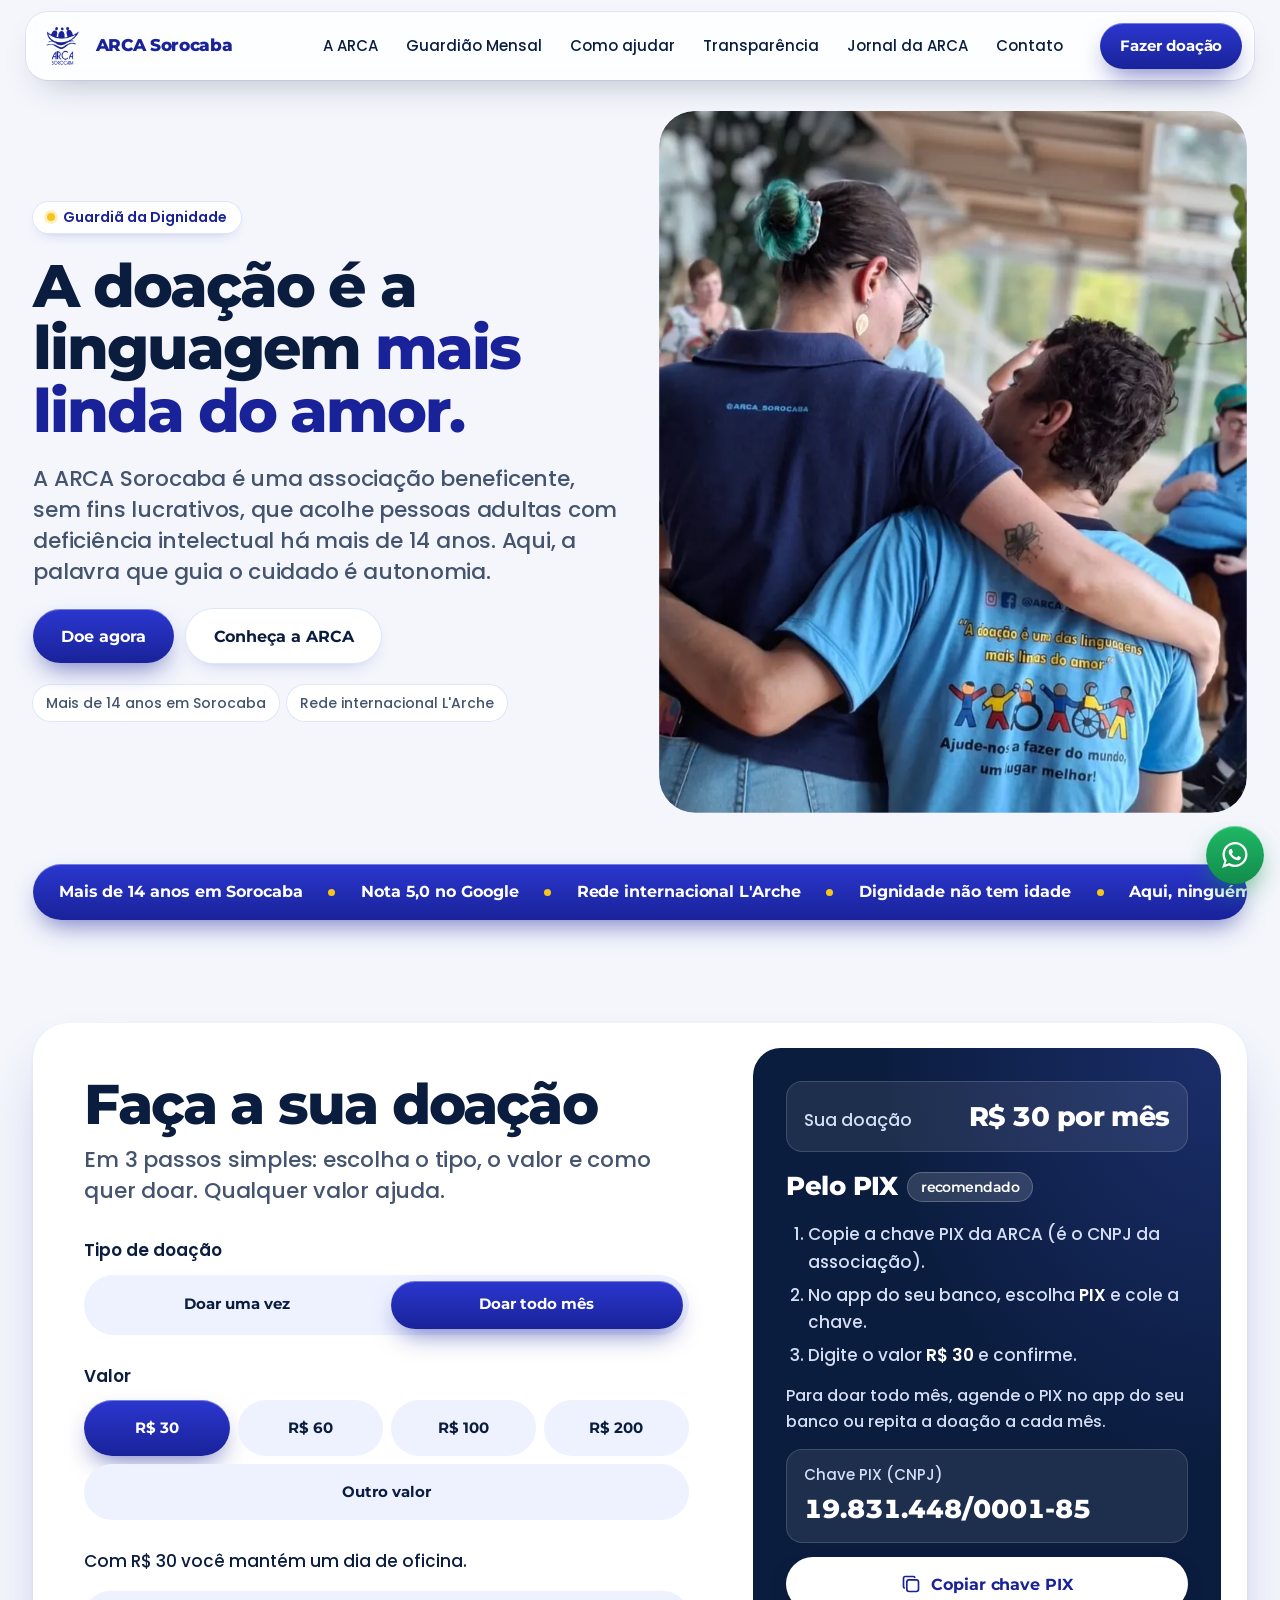
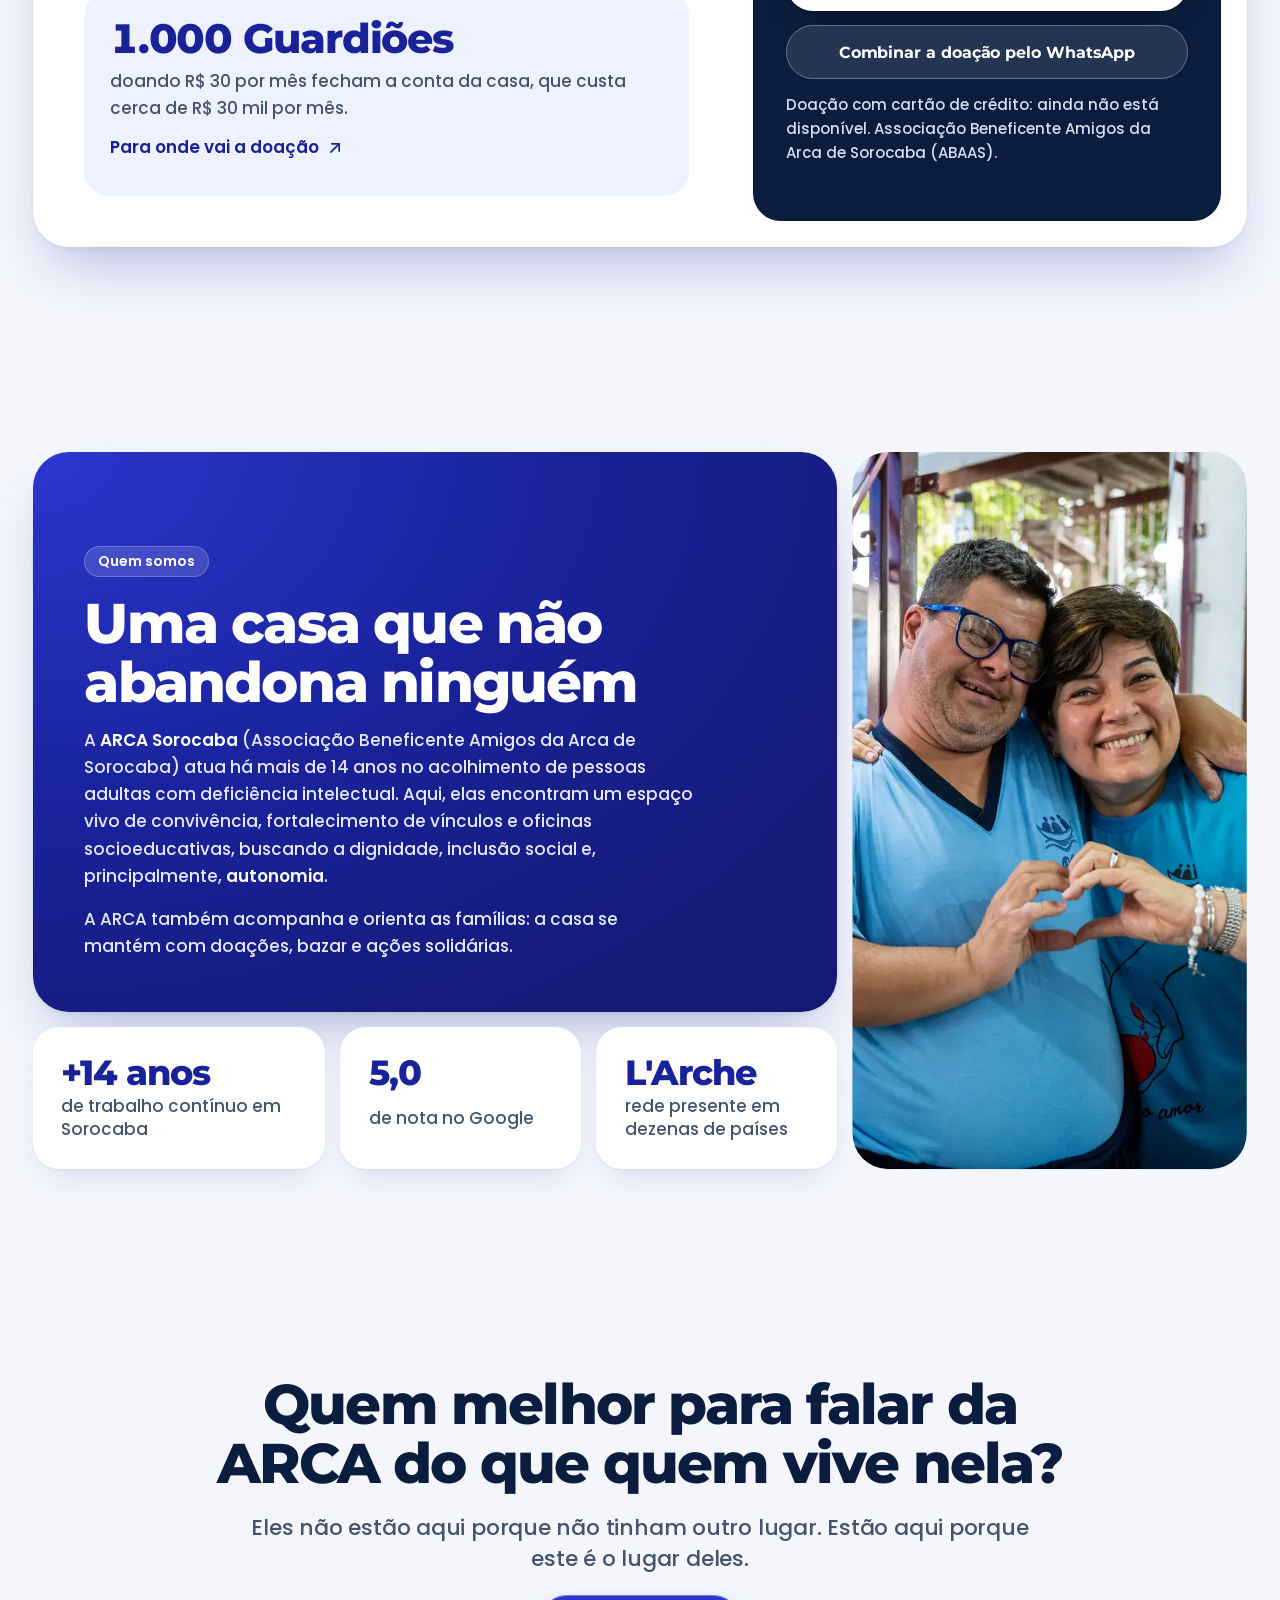
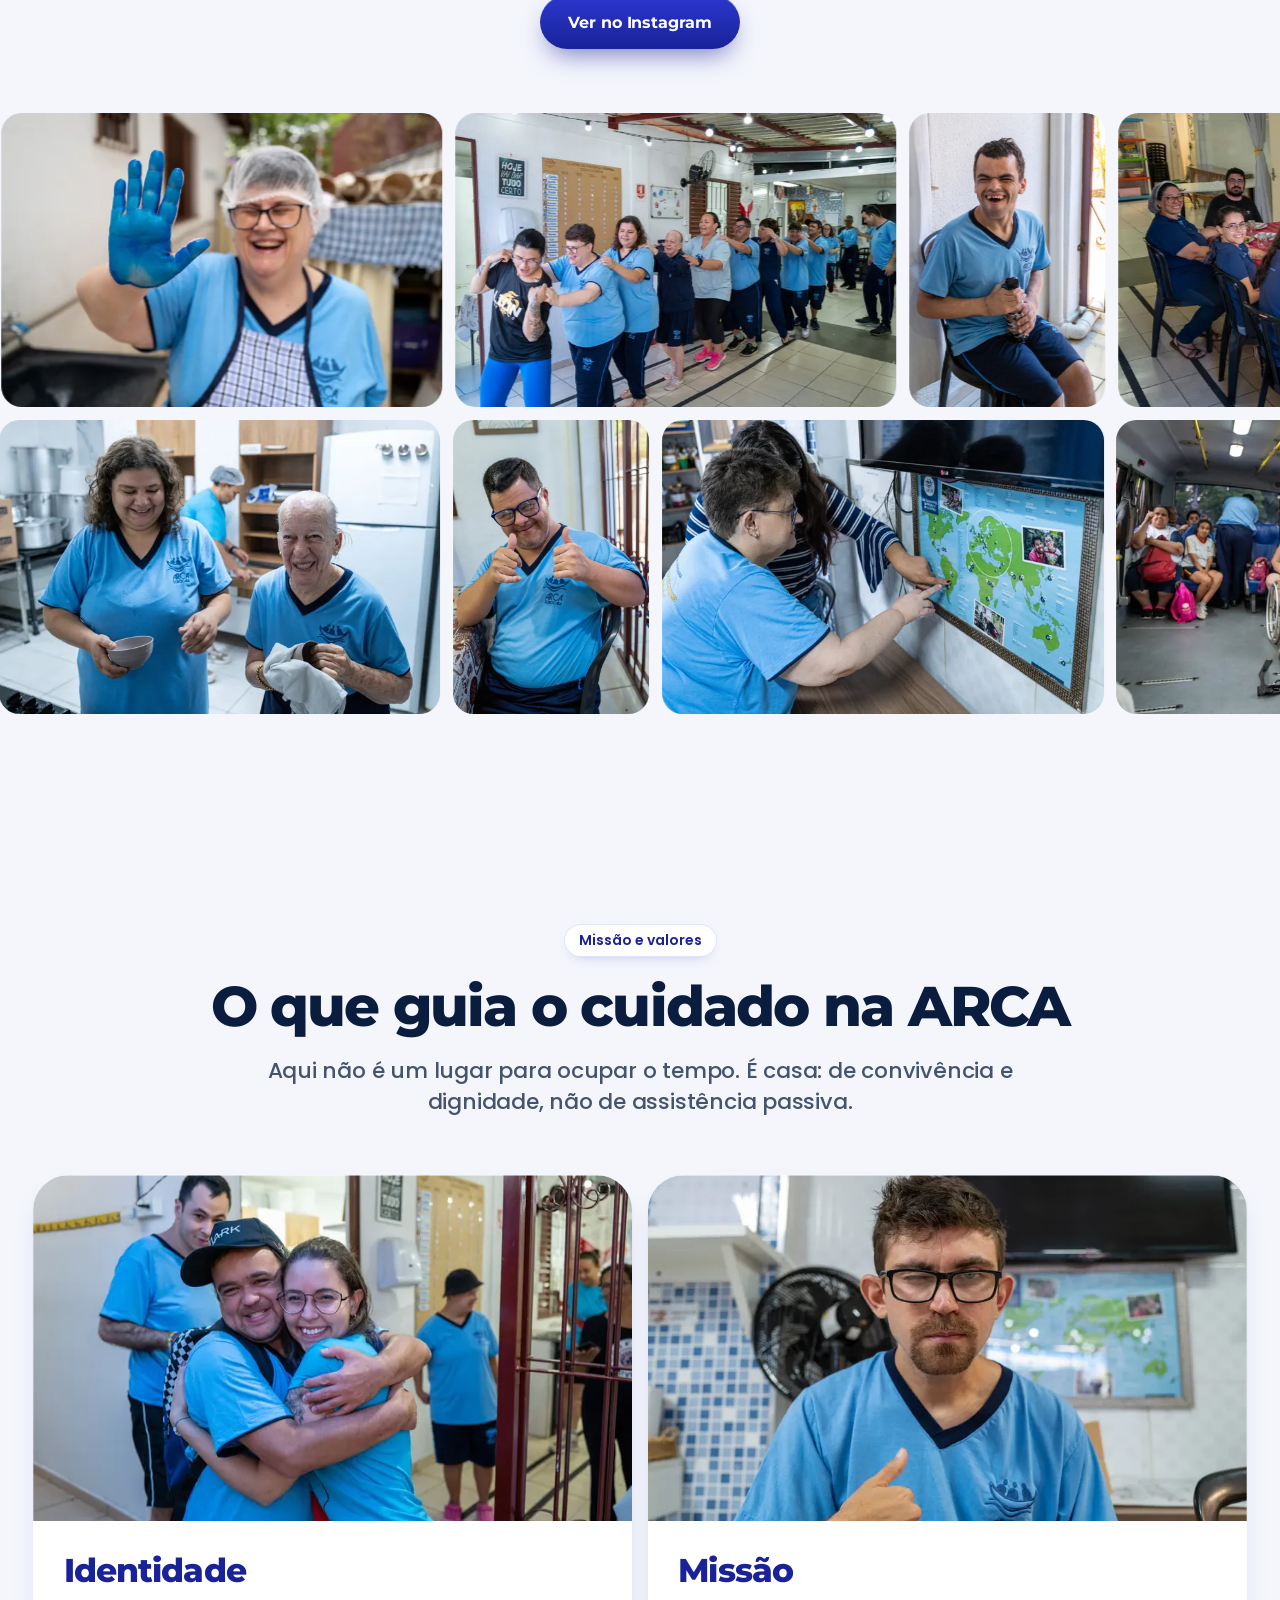
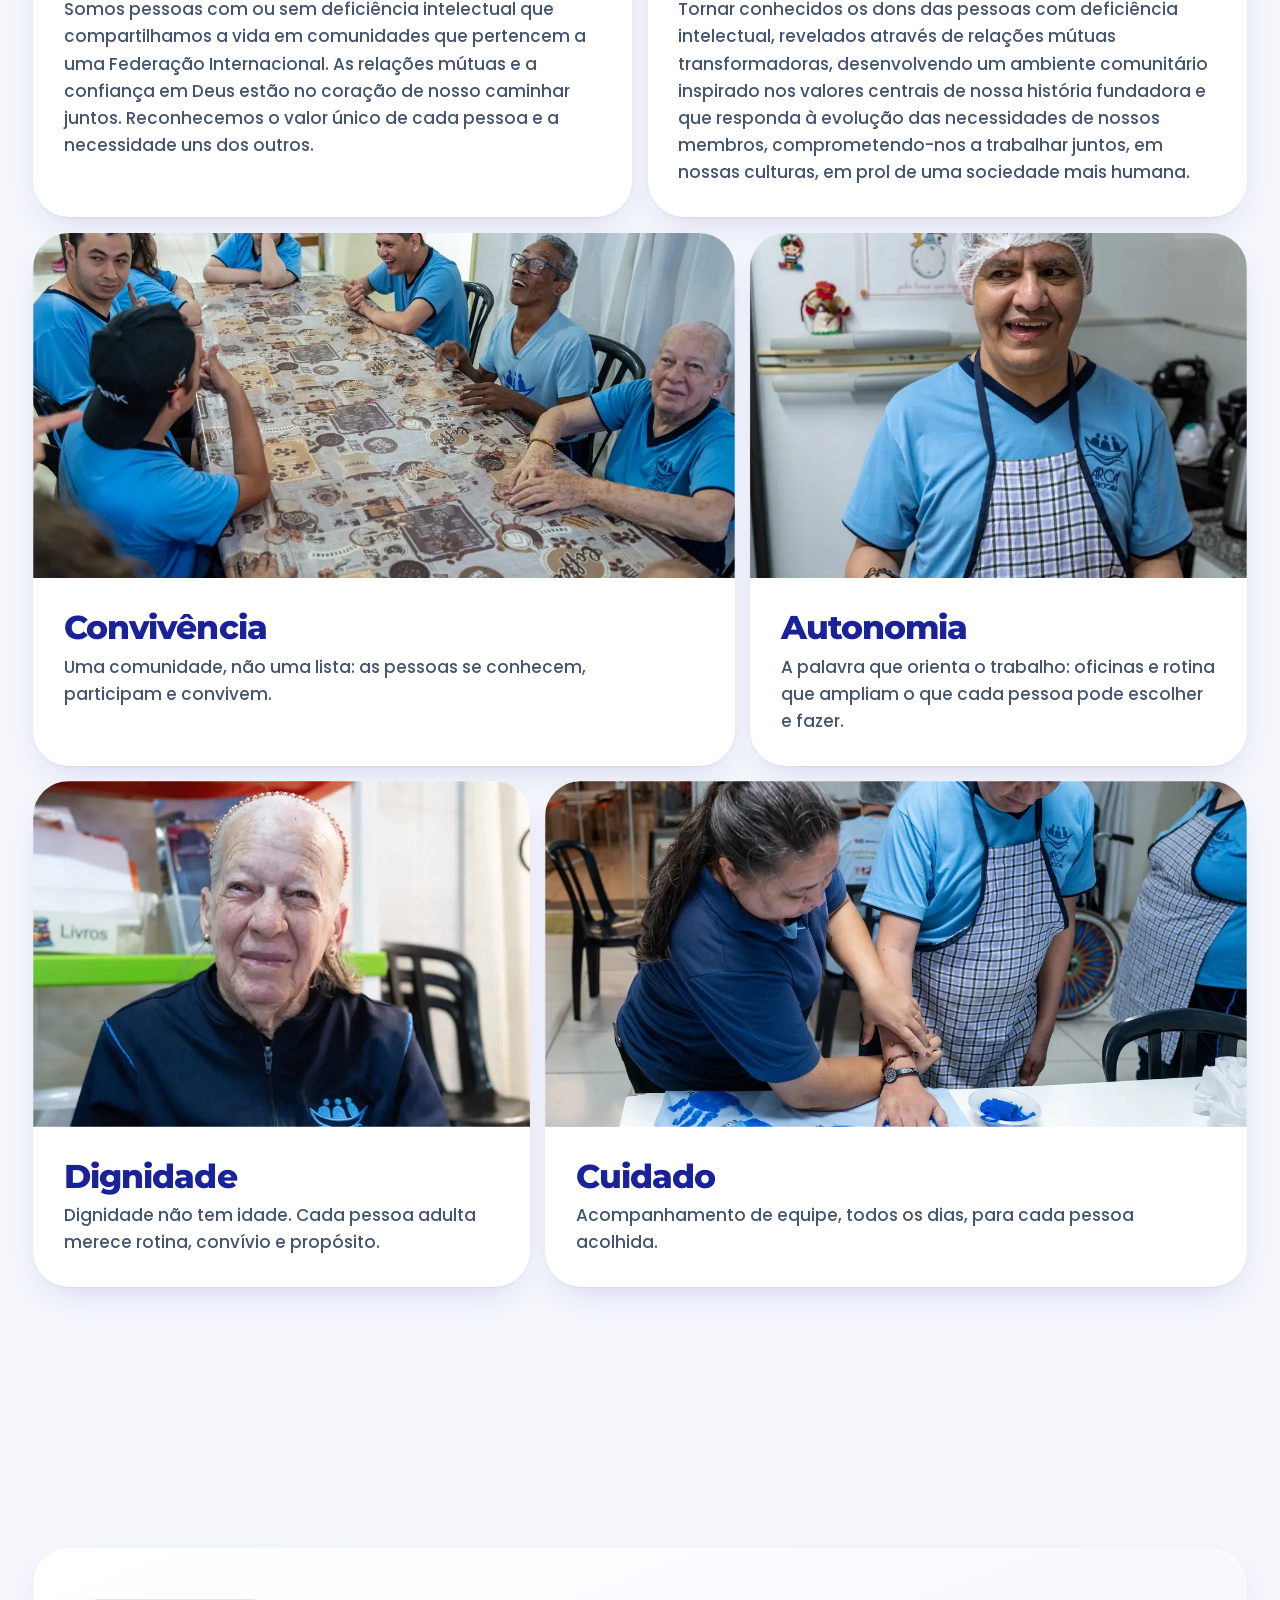
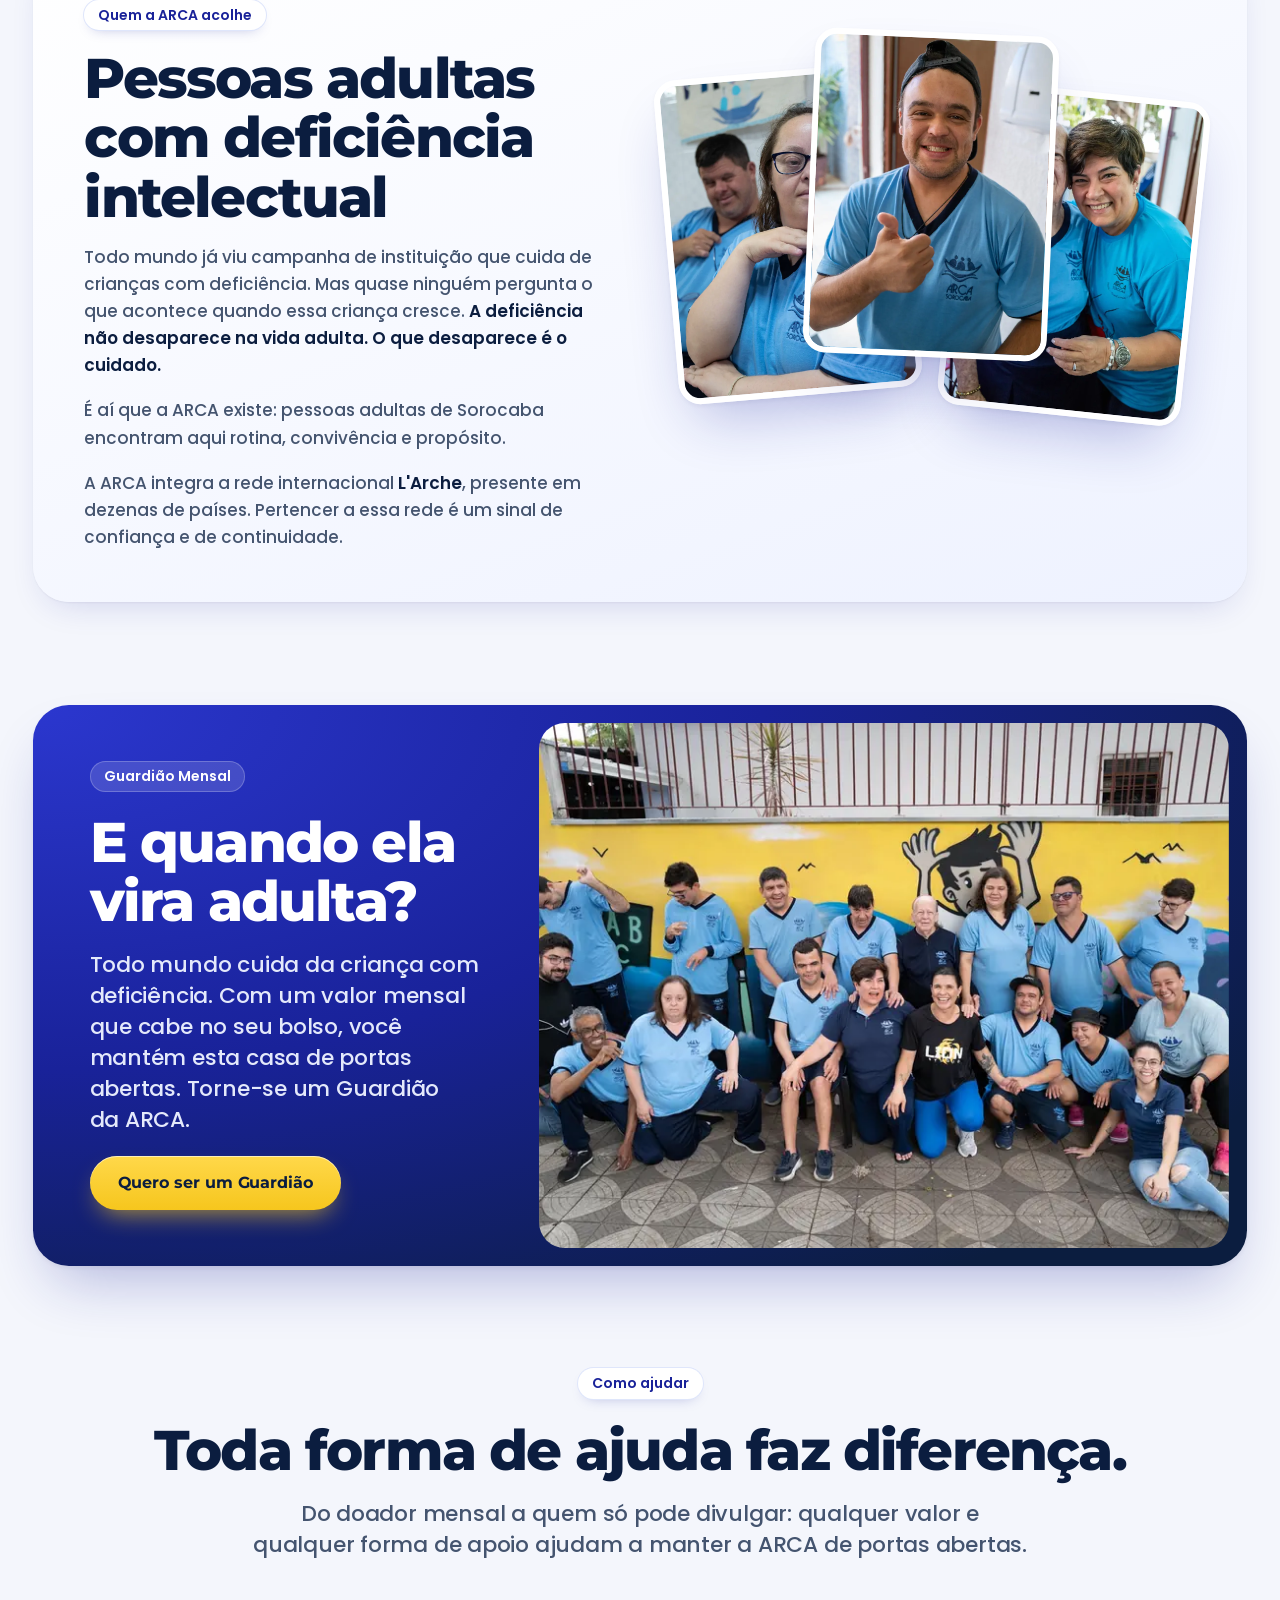
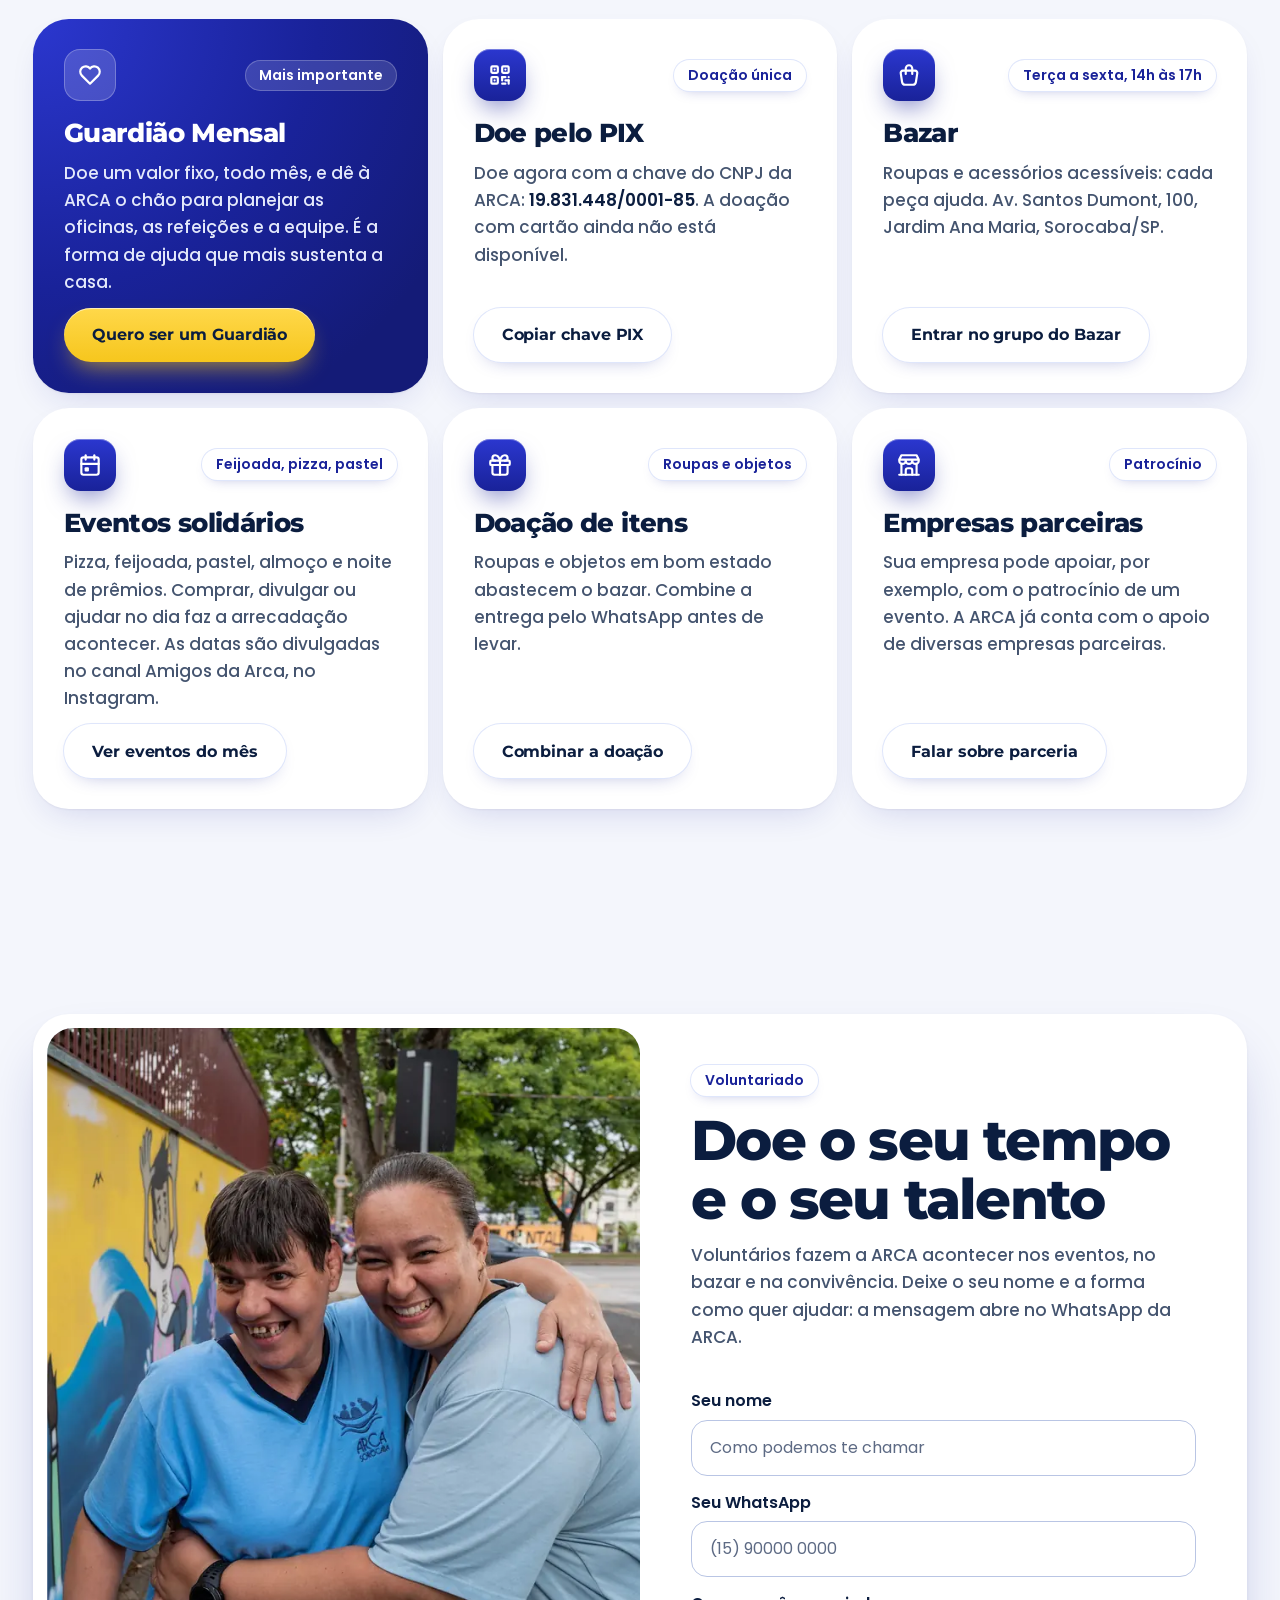
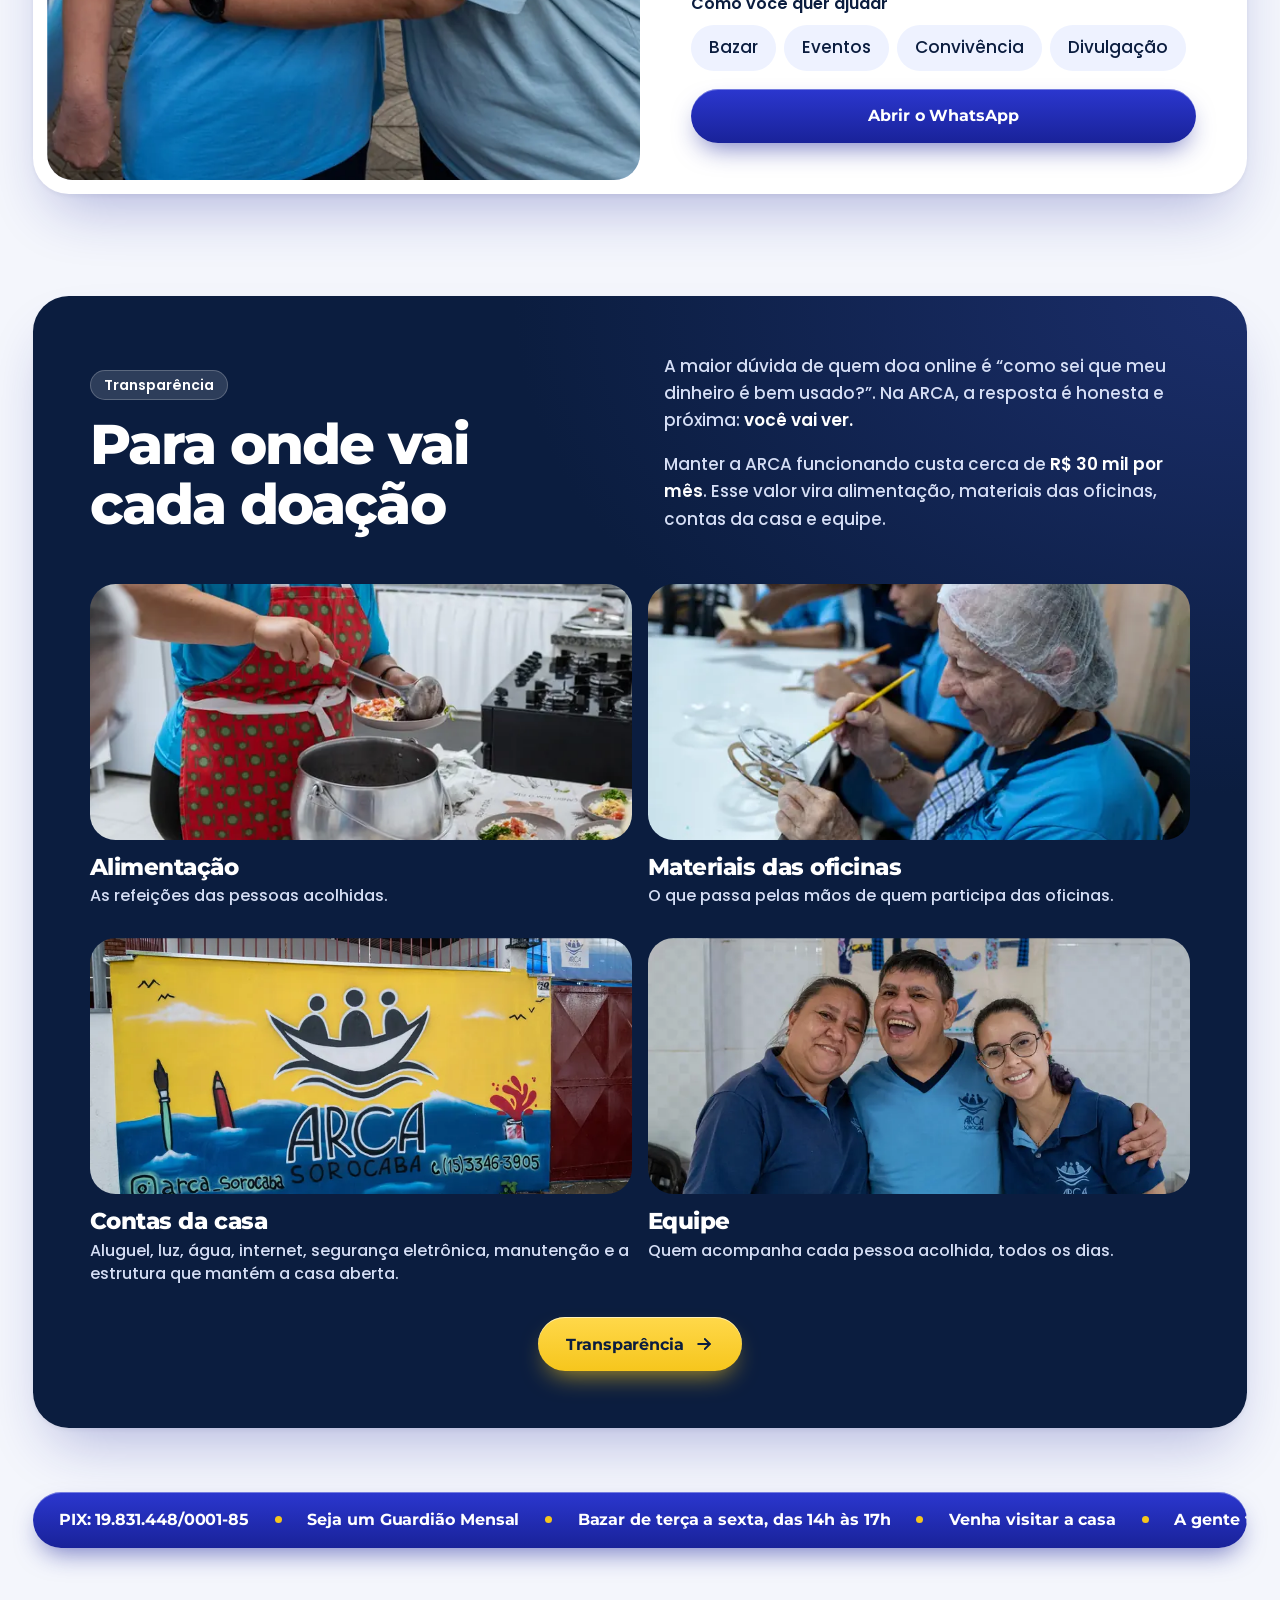
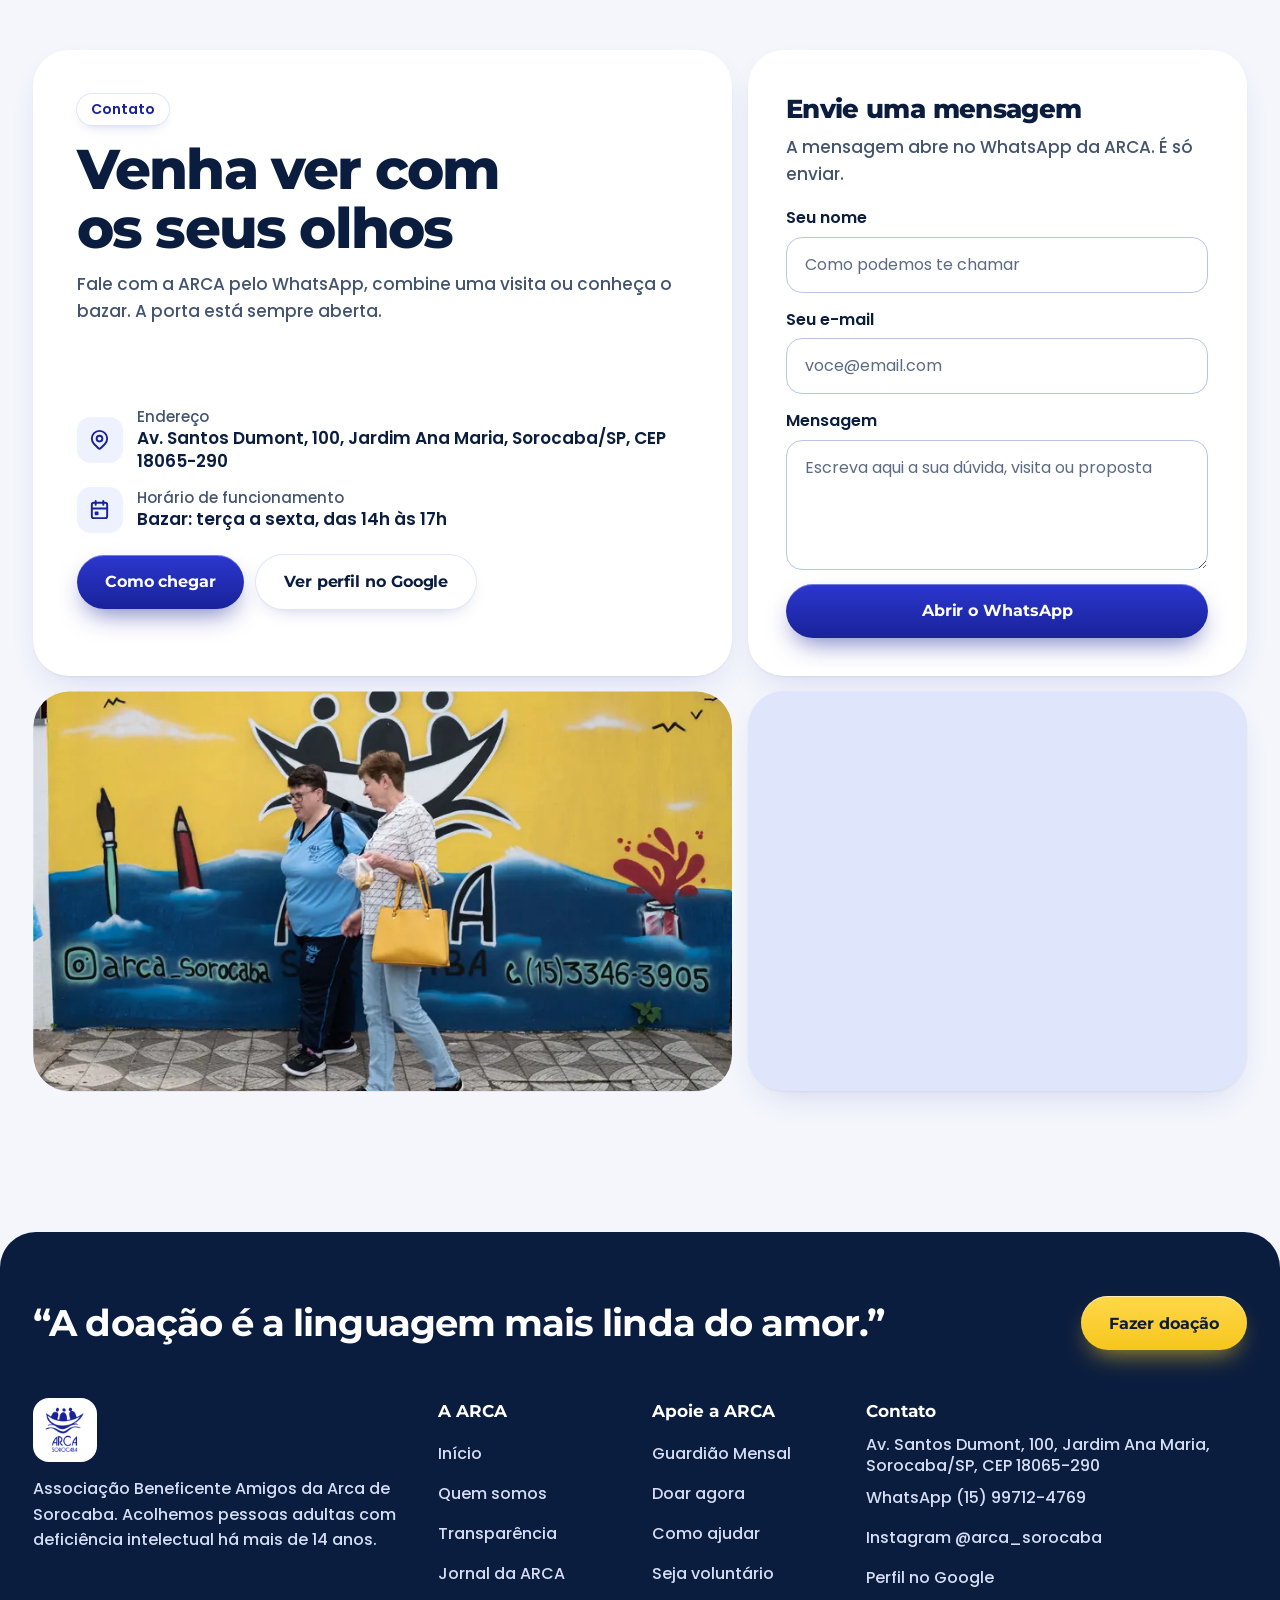
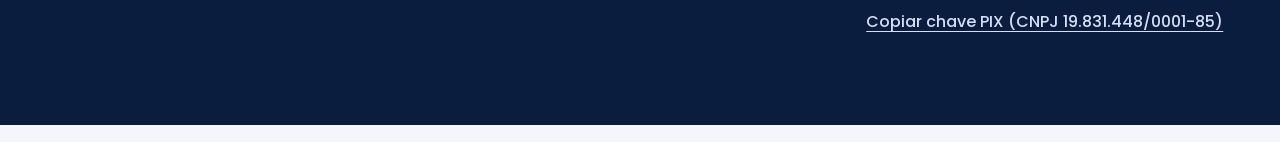
==== commit de50723b: "Remove o botão "Pausar as fotos" da página inicial Co-Authored-By: Claude Opus 5.5 <noreply@anthropi" ====
--- a/index.html
+++ b/index.html
@@ -167,7 +167,6 @@
     <p class="lede reveal" style="--d:80ms">Eles não estão aqui porque não tinham outro lugar. Estão aqui porque este é o lugar deles.</p>
     <div class="actions actions--center reveal" style="--d:140ms">
       <a href="https://www.instagram.com/arca_sorocaba/" class="btn btn-primary" target="_blank" rel="noopener">Ver no Instagram</a>
-      <button type="button" class="btn btn-soft" id="marqueeToggle" aria-pressed="false">Pausar as fotos</button>
     </div>
   </div>
   <div class="marquee" id="marquee" tabindex="0" role="group" aria-label="Fotos do dia a dia na ARCA. Arraste ou use as setas do teclado para ver mais.">
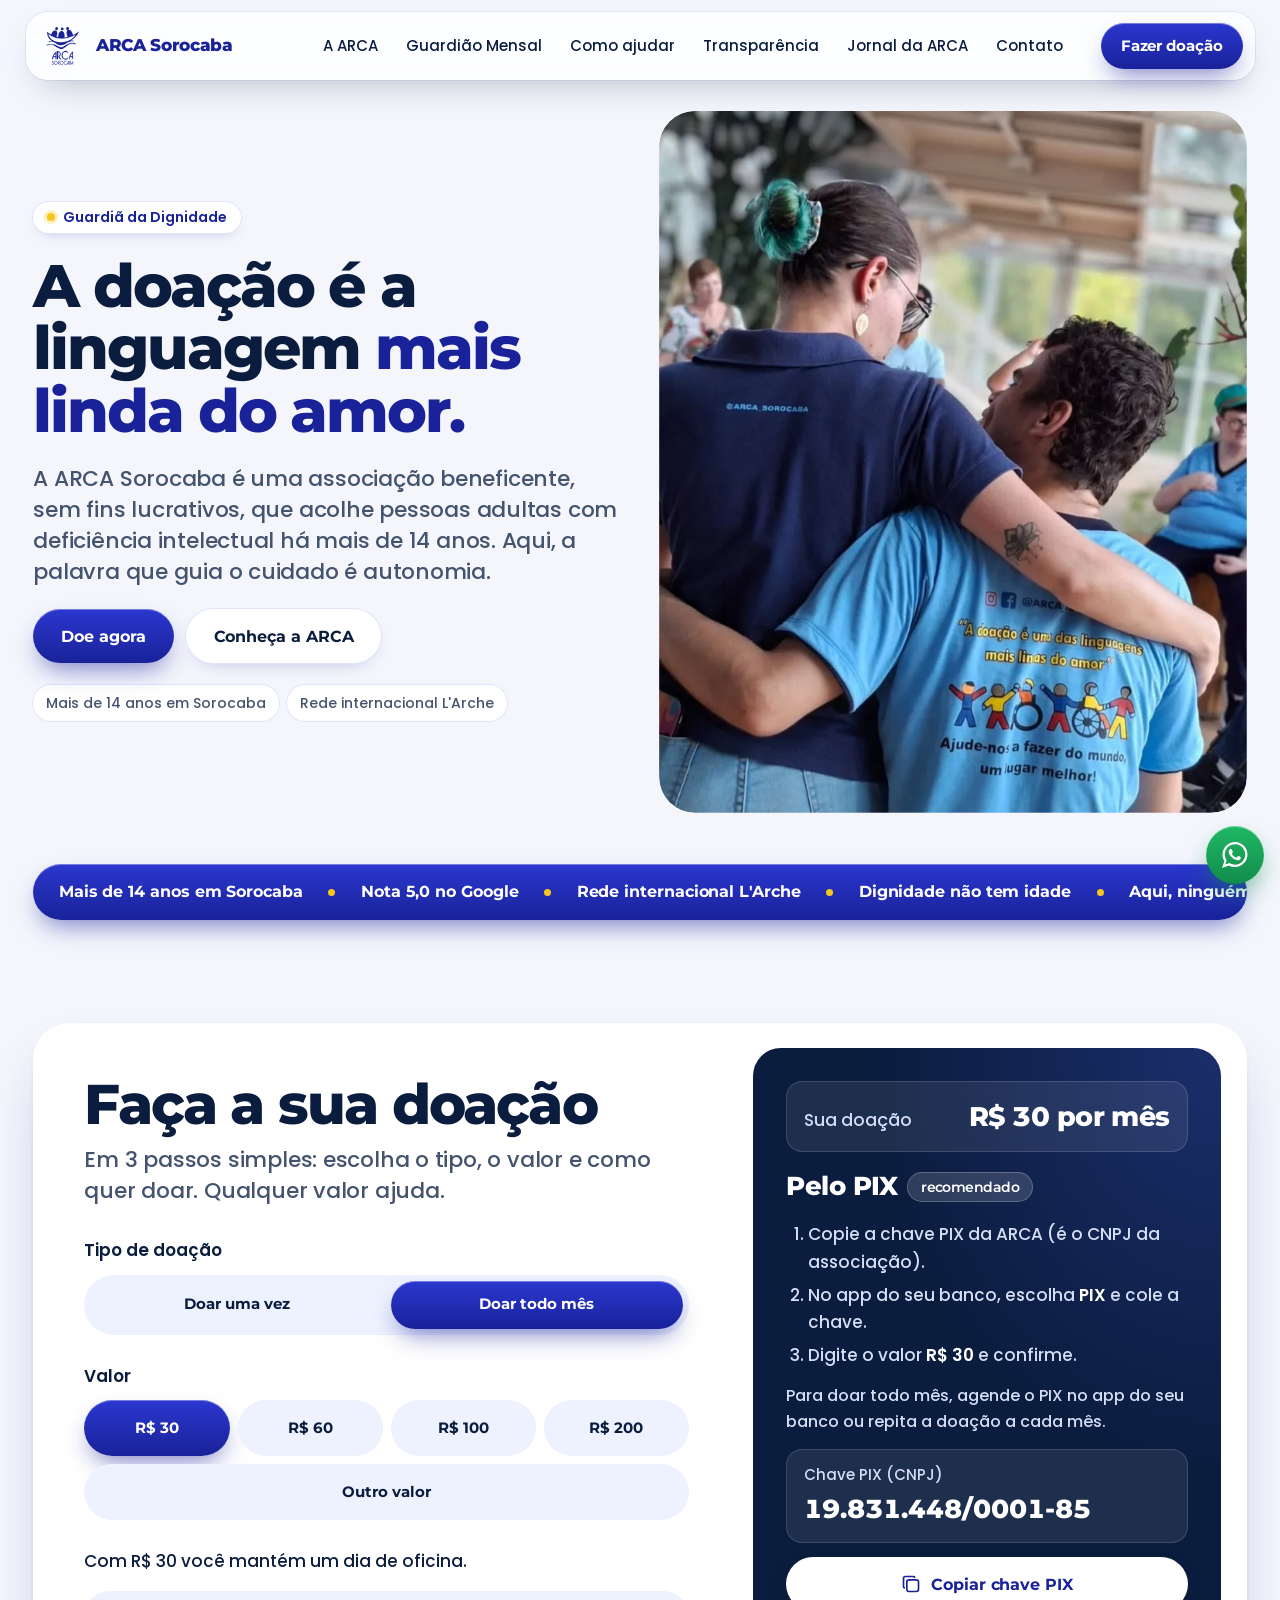
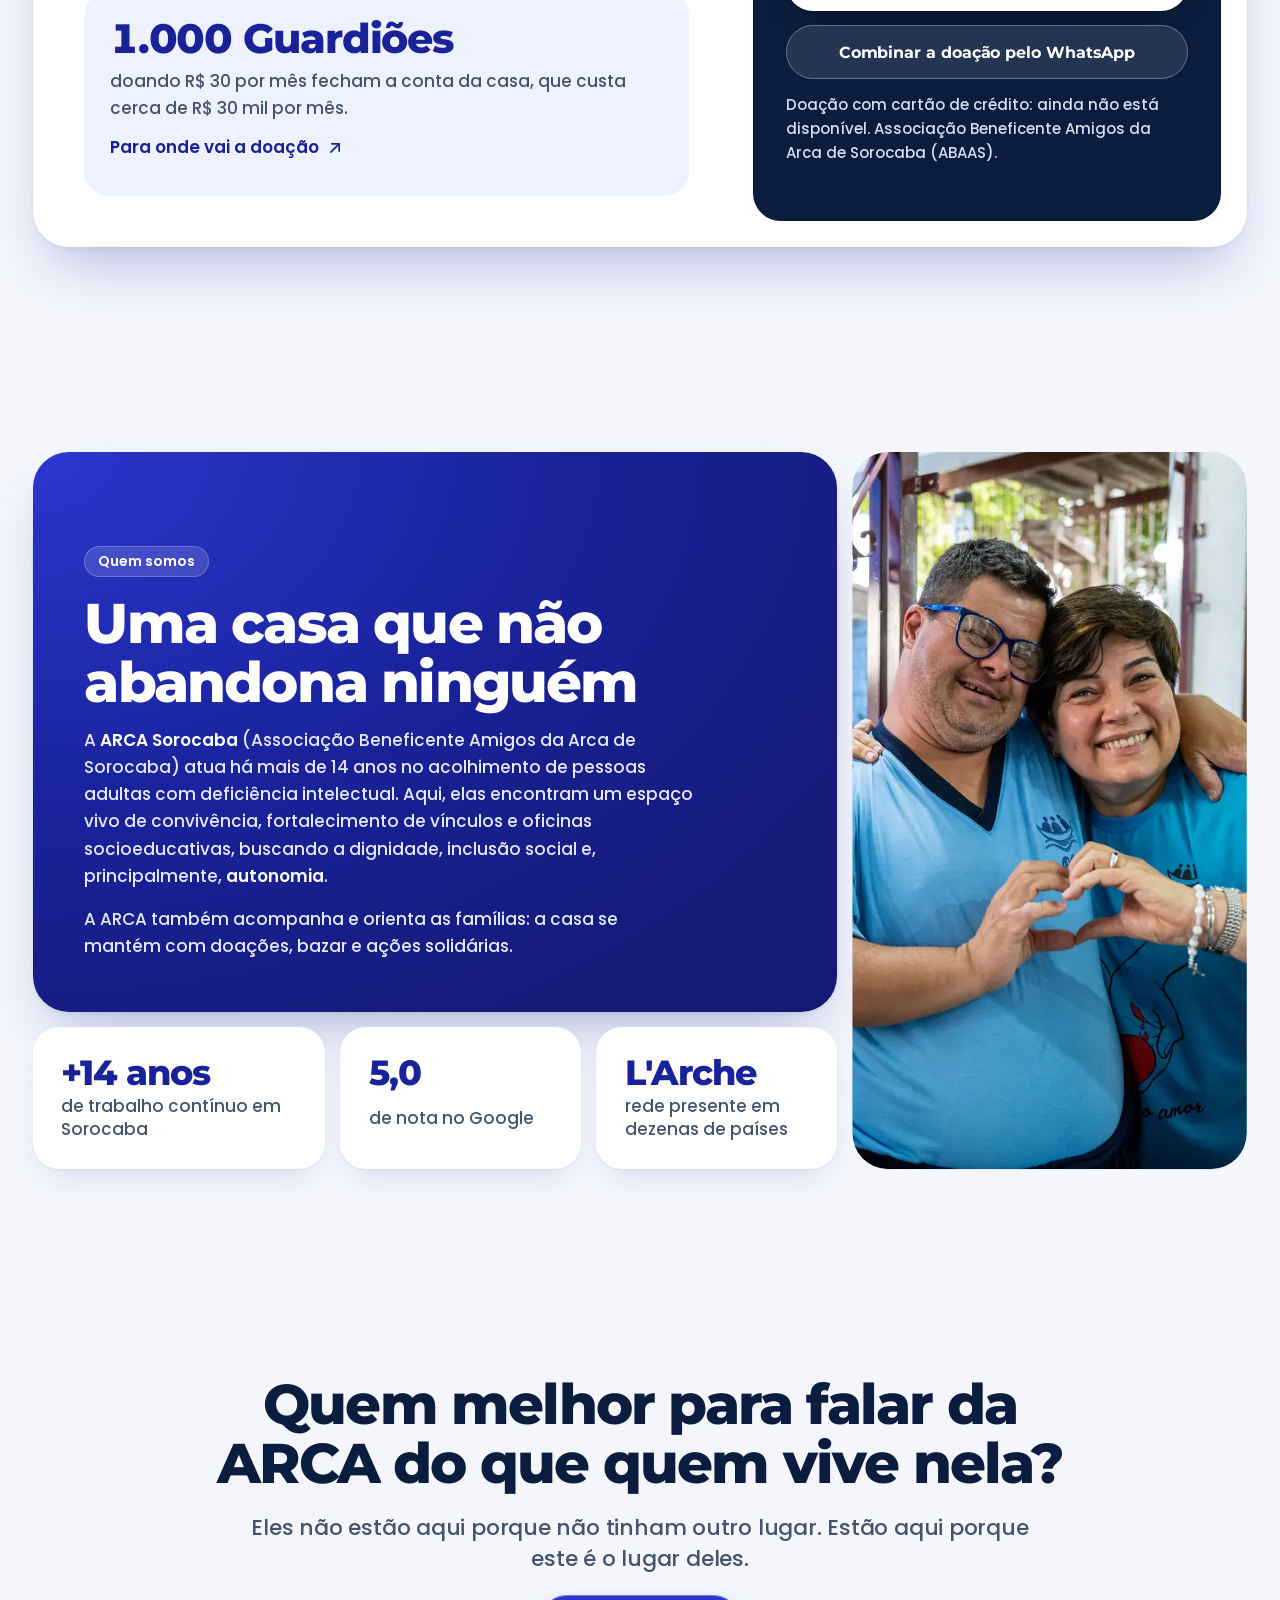
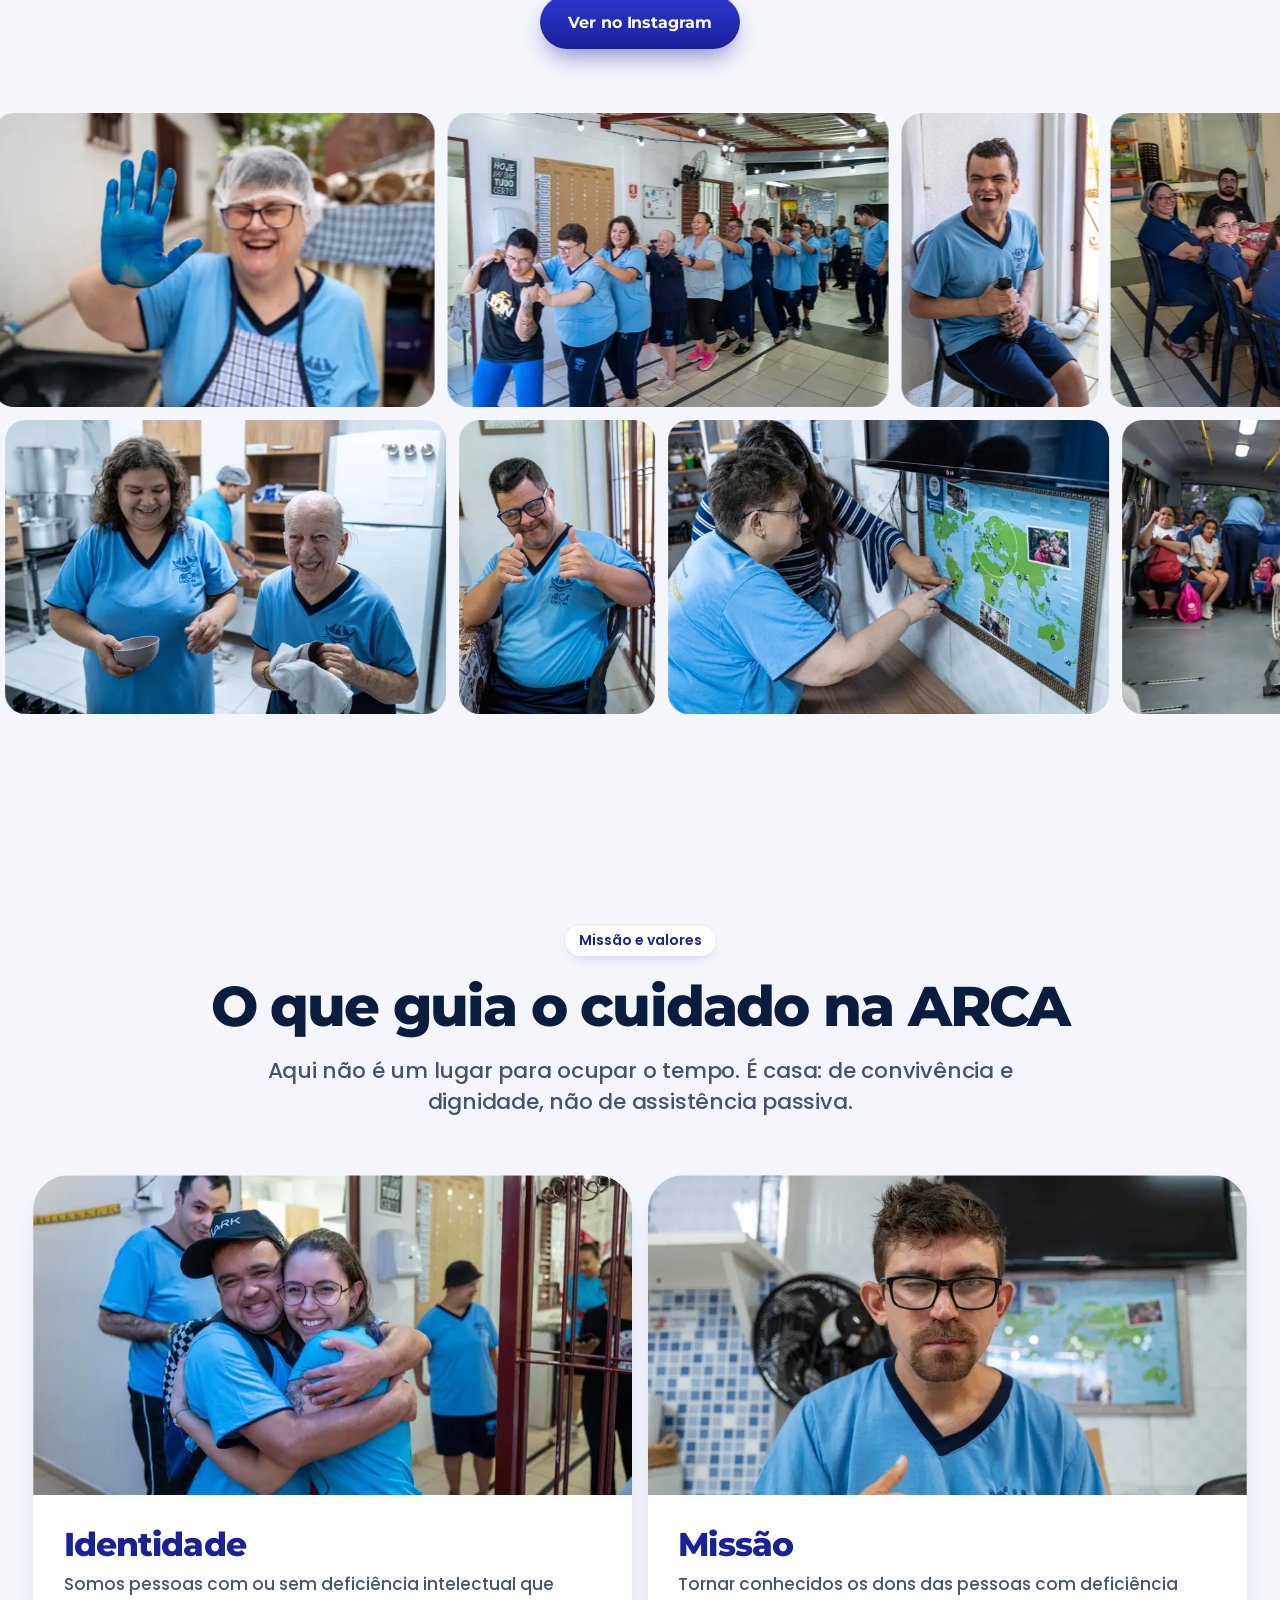
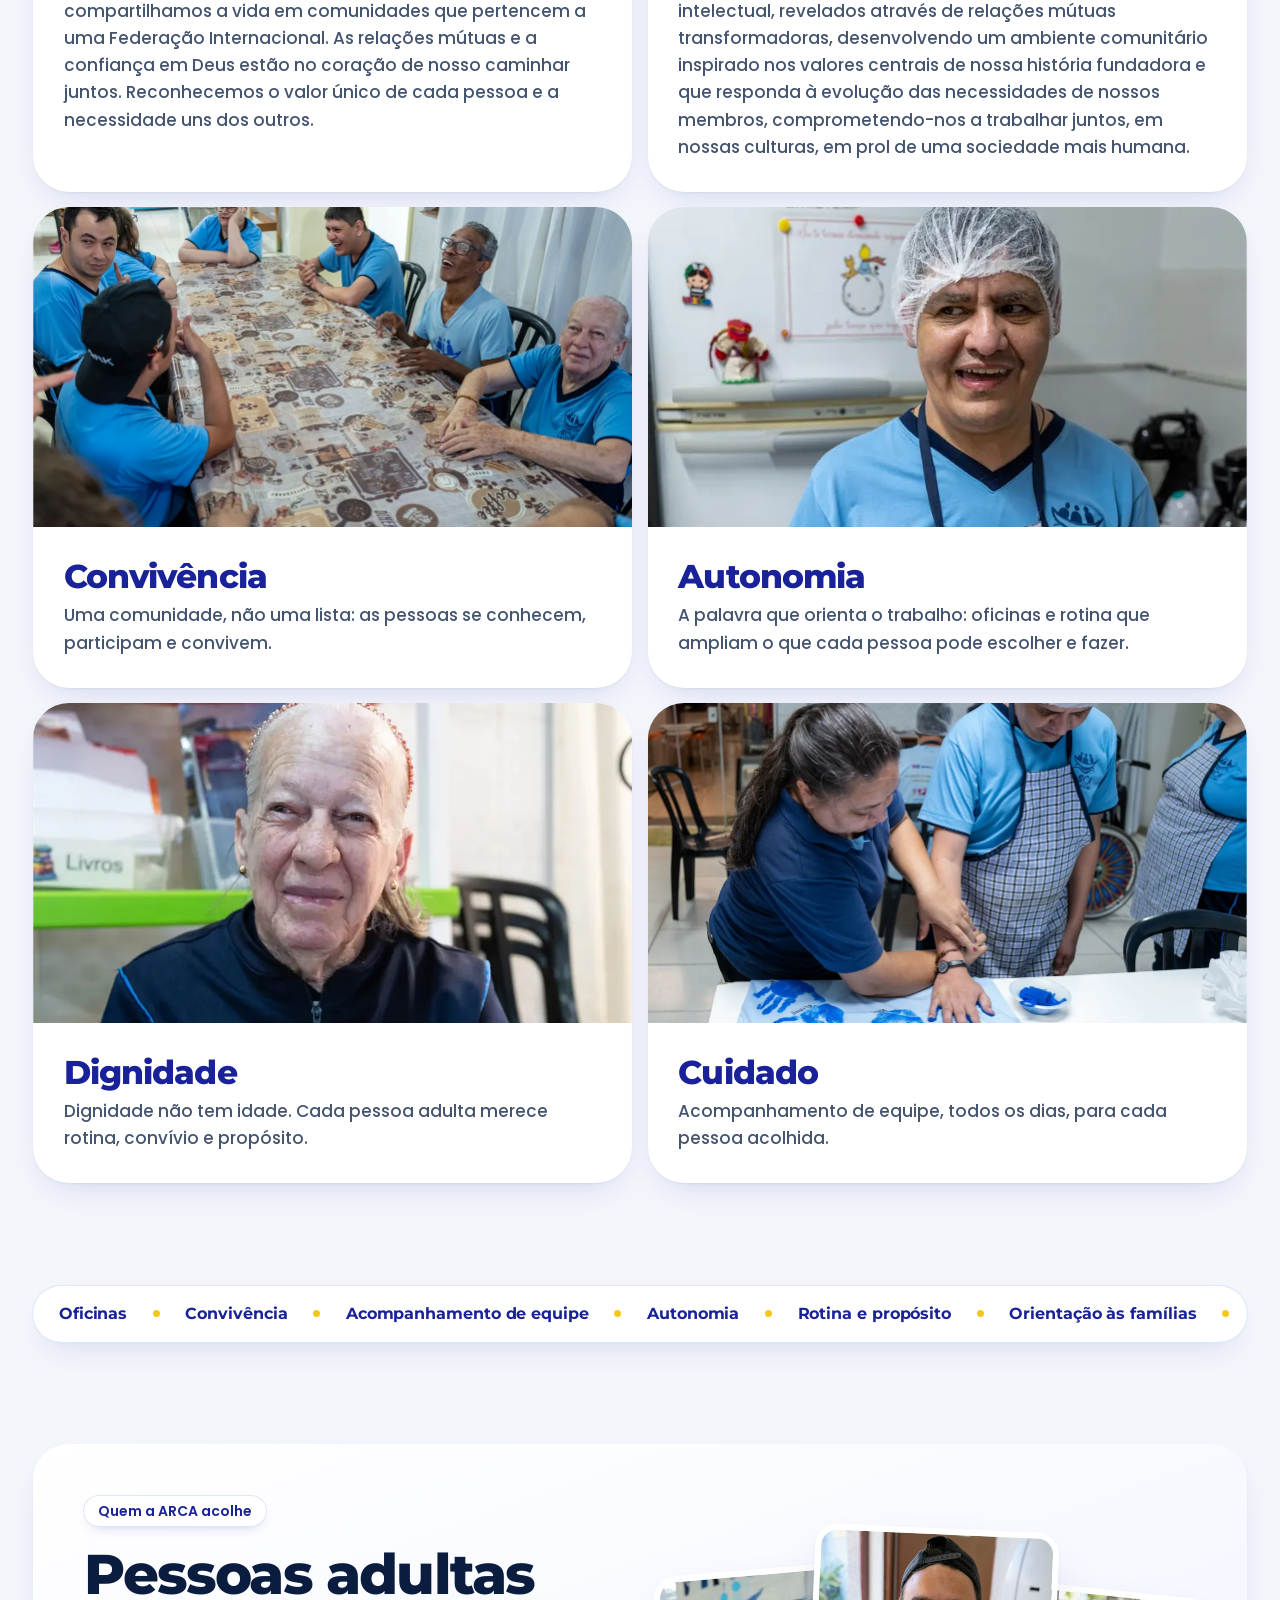
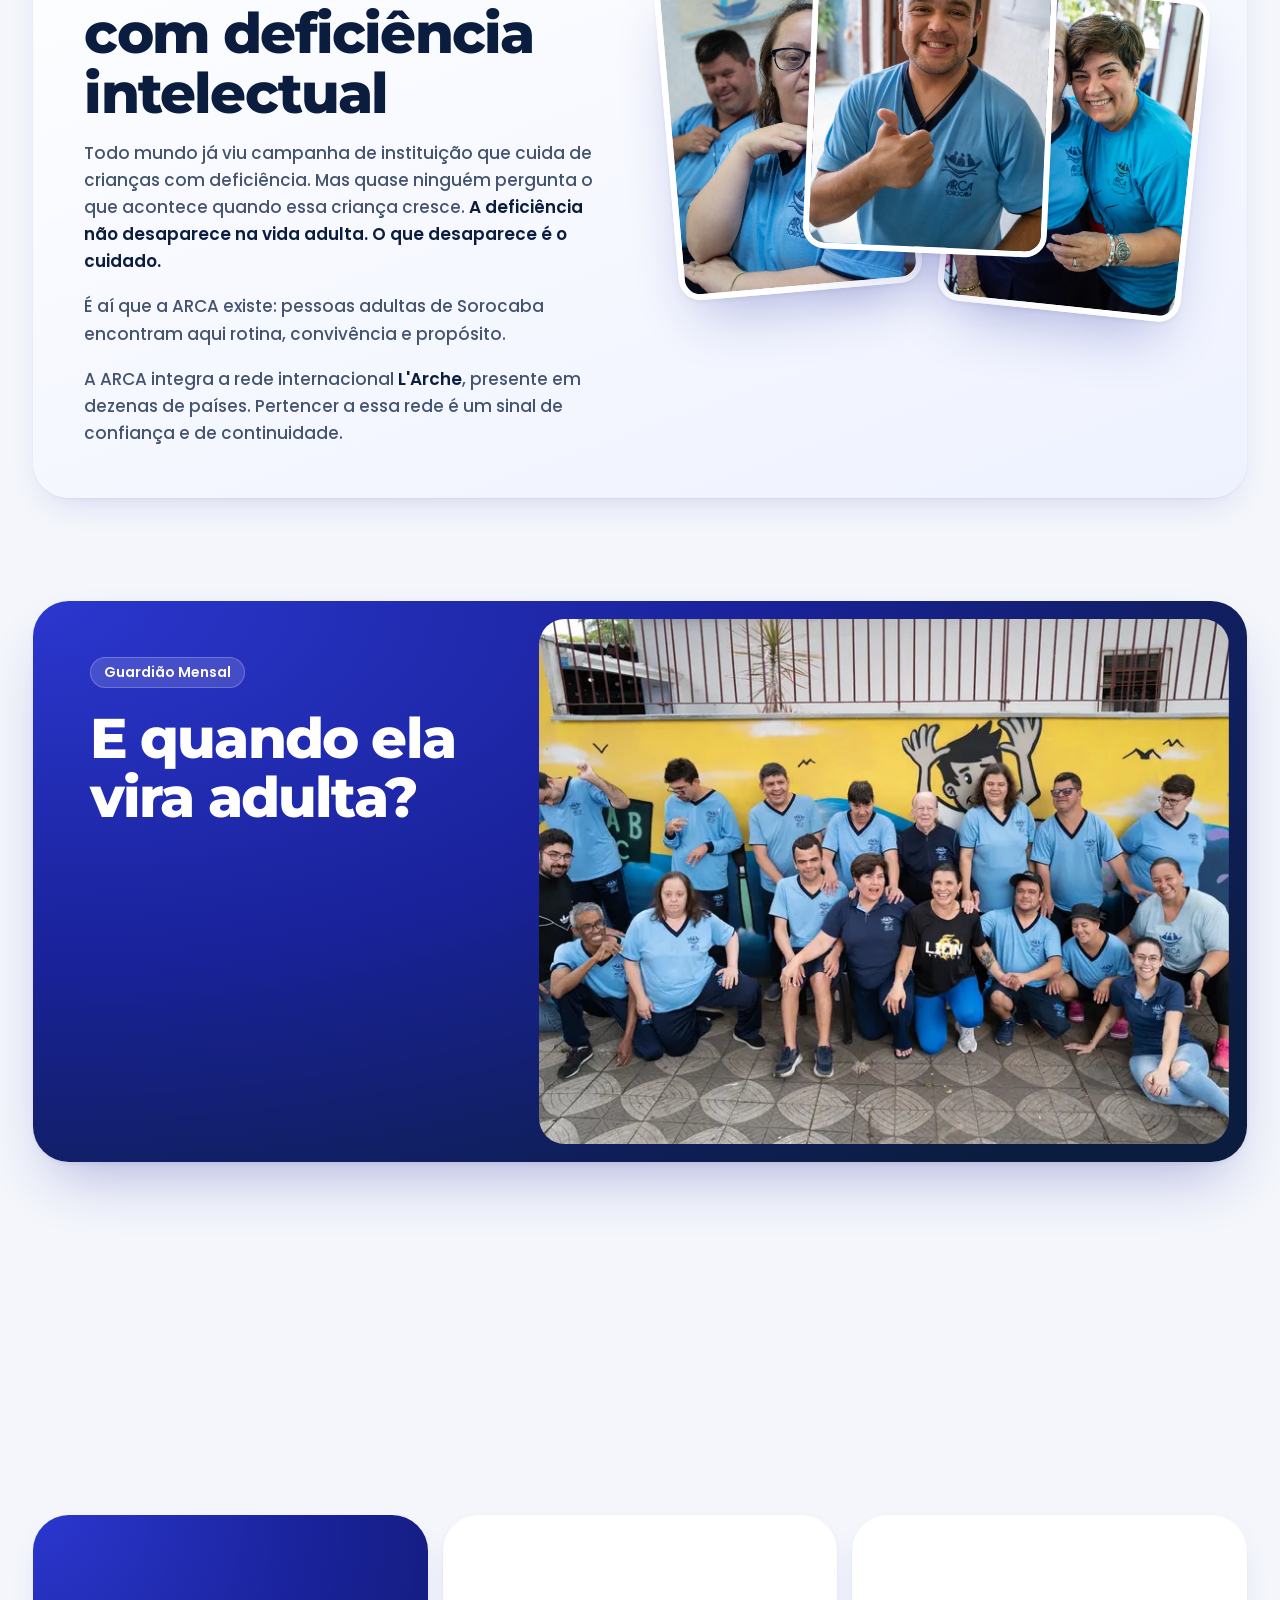
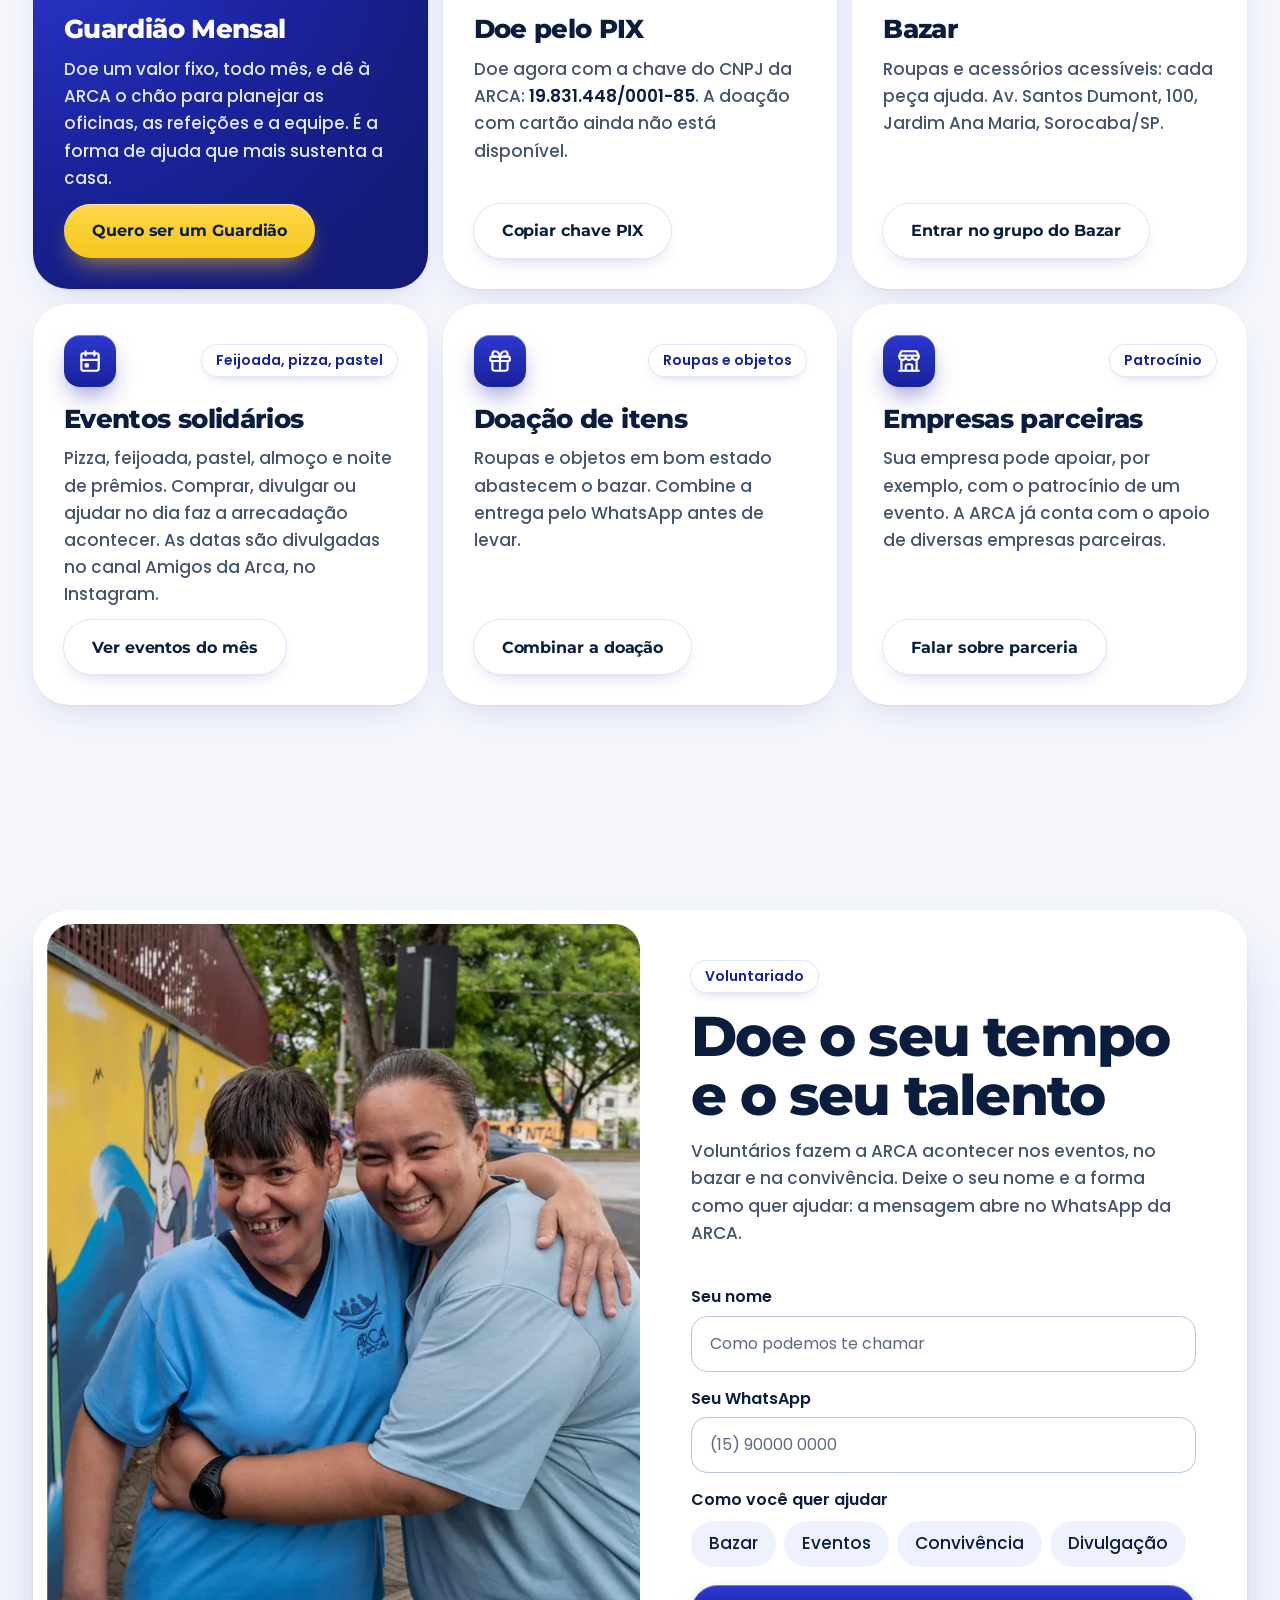
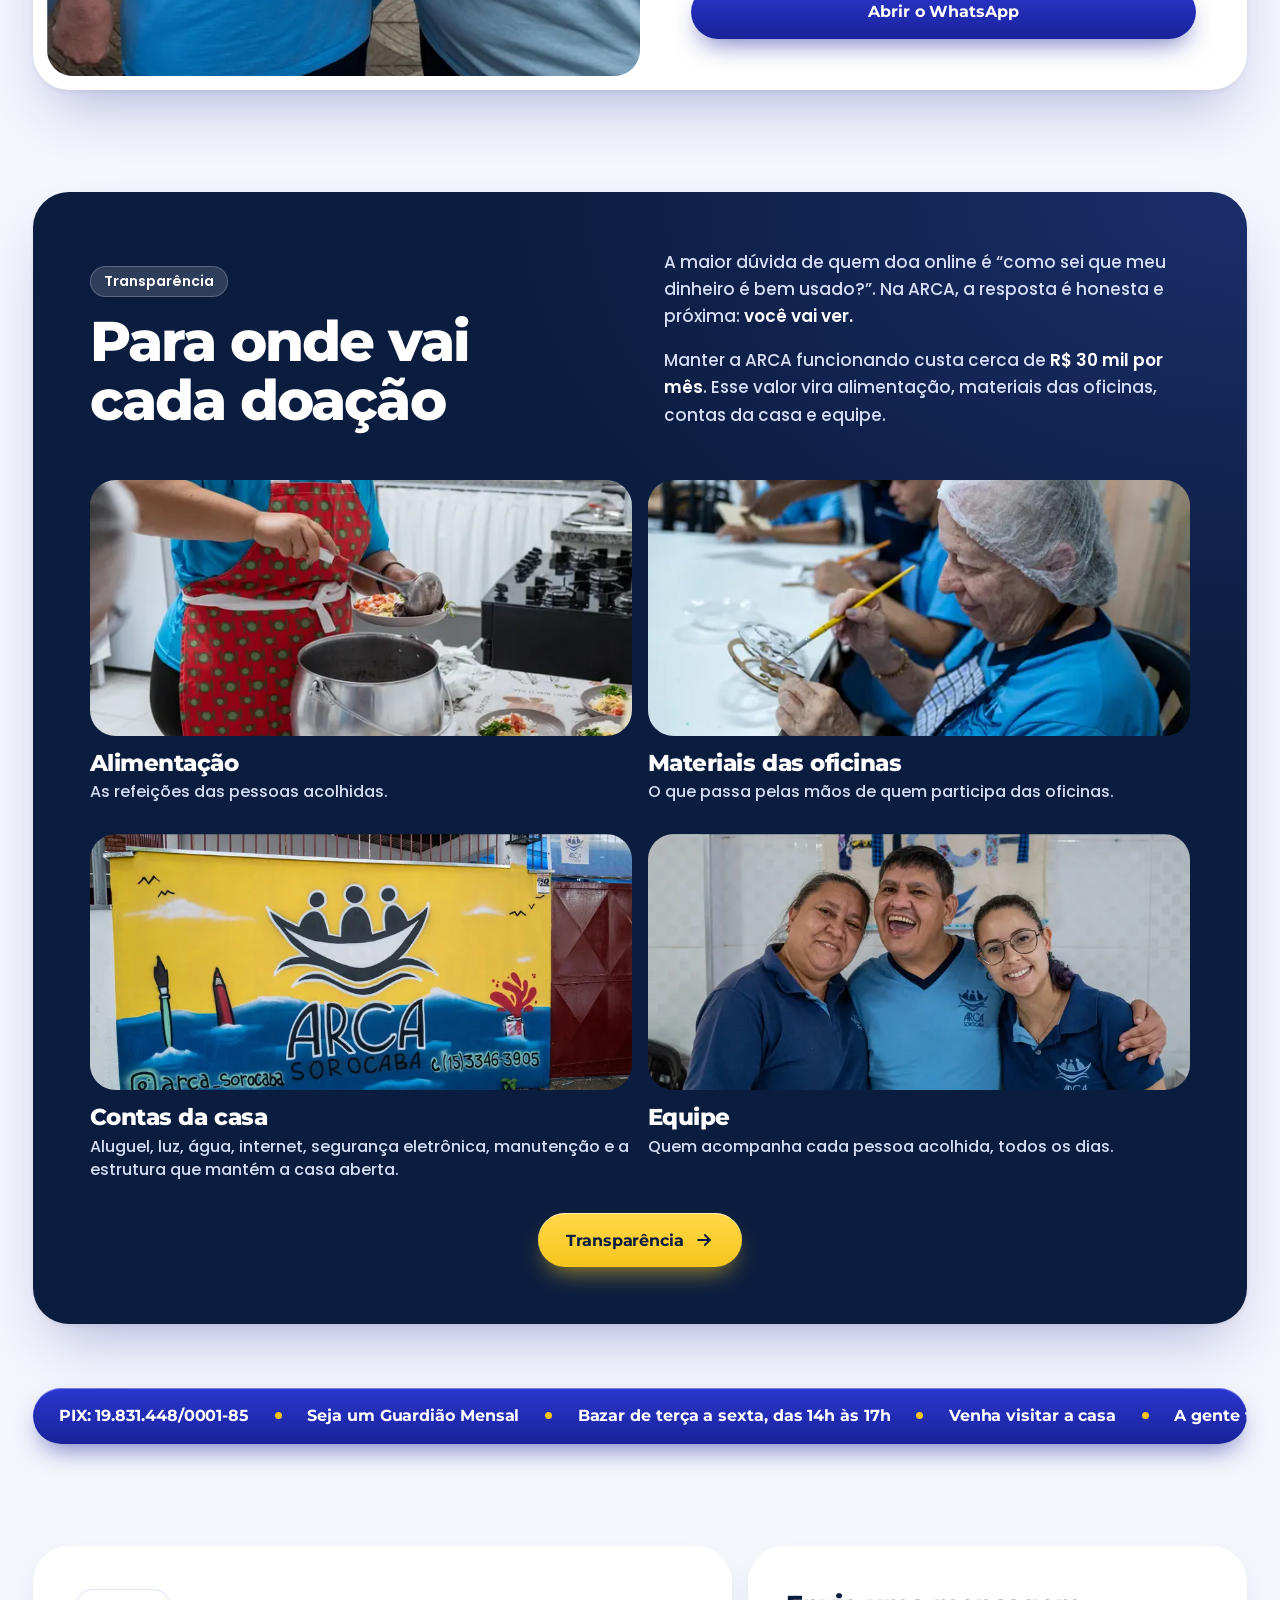
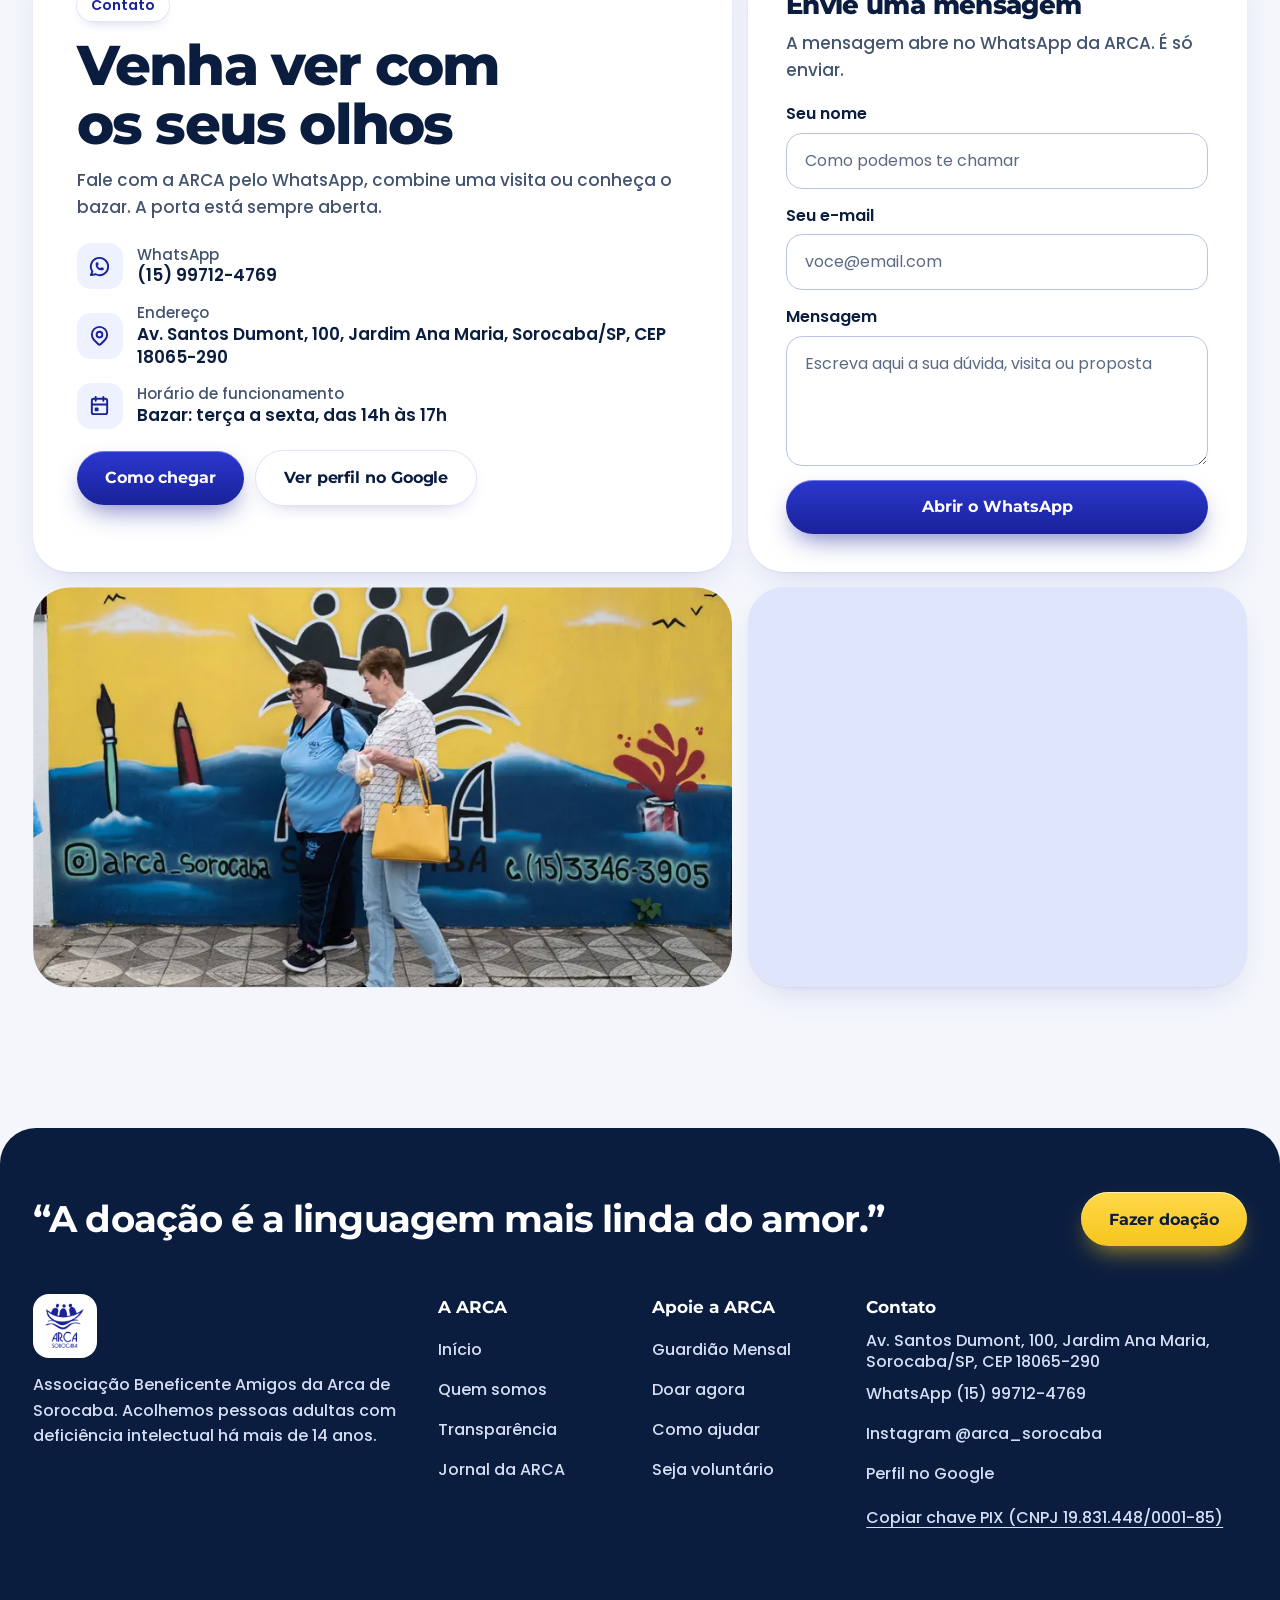
==== commit 911176c3: "Empilhamento contínuo, cards iguais, fotos protegidas e PDF local - Missão e valores: os 6 cards num" ====
--- a/index.html
+++ b/index.html
@@ -201,30 +201,28 @@
     <h2 id="valores-title" class="h2 reveal">O que guia o cuidado na ARCA</h2>
     <p class="lede reveal" style="--d:80ms">Aqui não é um lugar para ocupar o tempo. É casa: de convivência e dignidade, não de assistência passiva.</p>
   </div>
-  <div class="valores valores--id">
+  <div class="valores">
     <article class="card valor reveal">
       <div class="card-media"><img src="assets/fotos/guardioes-700.webp" srcset="assets/fotos/guardioes-700.webp 700w, assets/fotos/guardioes-1200.webp 1200w" sizes="(max-width:900px) 100vw, 50vw" width="1200" height="801" loading="lazy" style="object-position:center 35%" alt="Monitora da ARCA abraça uma pessoa acolhida, as duas sorrindo"></div>
       <div class="card-body"><h3>Identidade</h3><p>Somos pessoas com ou sem deficiência intelectual que compartilhamos a vida em comunidades que pertencem a uma Federação Internacional. As relações mútuas e a confiança em Deus estão no coração de nosso caminhar juntos. Reconhecemos o valor único de cada pessoa e a necessidade uns dos outros.</p></div>
     </article>
     <article class="card valor reveal" style="--d:80ms">
-      <div class="card-media"><img src="assets/fotos/print-2-800.webp" width="800" height="534" loading="lazy" style="object-position:center 30%" alt="Homem da ARCA sorrindo e fazendo sinal de positivo"></div>
+      <div class="card-media"><img src="assets/fotos/print-2-800.webp" width="800" height="534" loading="lazy" style="object-position:center 12%" alt="Homem da ARCA sorrindo e fazendo sinal de positivo"></div>
       <div class="card-body"><h3>Missão</h3><p>Tornar conhecidos os dons das pessoas com deficiência intelectual, revelados através de relações mútuas transformadoras, desenvolvendo um ambiente comunitário inspirado nos valores centrais de nossa história fundadora e que responda à evolução das necessidades de nossos membros, comprometendo-nos a trabalhar juntos, em nossas culturas, em prol de uma sociedade mais humana.</p></div>
     </article>
-  </div>
-  <div class="valores">
-    <article class="card valor valor--w reveal">
+    <article class="card valor reveal">
       <div class="card-media"><img src="assets/fotos/convivencia-700.webp" srcset="assets/fotos/convivencia-700.webp 700w, assets/fotos/convivencia-1200.webp 1200w" sizes="(max-width:900px) 100vw, 58vw" width="1200" height="801" loading="lazy" alt="Pessoas da ARCA conversando em volta de uma mesa comprida"></div>
       <div class="card-body"><h3>Convivência</h3><p>Uma comunidade, não uma lista: as pessoas se conhecem, participam e convivem.</p></div>
     </article>
     <article class="card valor reveal" style="--d:80ms">
-      <div class="card-media"><img src="assets/fotos/autonomia-700.webp" srcset="assets/fotos/autonomia-700.webp 700w, assets/fotos/autonomia-1200.webp 1200w" sizes="(max-width:900px) 100vw, 42vw" width="1200" height="1798" loading="lazy" style="object-position:center 28%" alt="Homem de avental mostra com orgulho um prato cheio de biscoitos que preparou"></div>
+      <div class="card-media"><img src="assets/fotos/autonomia-700.webp" srcset="assets/fotos/autonomia-700.webp 700w, assets/fotos/autonomia-1200.webp 1200w" sizes="(max-width:900px) 100vw, 42vw" width="1200" height="1798" loading="lazy" style="object-position:center 14%" alt="Homem de avental mostra com orgulho um prato cheio de biscoitos que preparou"></div>
       <div class="card-body"><h3>Autonomia</h3><p>A palavra que orienta o trabalho: oficinas e rotina que ampliam o que cada pessoa pode escolher e fazer.</p></div>
     </article>
     <article class="card valor reveal">
       <div class="card-media"><img src="assets/fotos/dignidade-700.webp" srcset="assets/fotos/dignidade-700.webp 700w, assets/fotos/dignidade-1200.webp 1200w" sizes="(max-width:900px) 100vw, 42vw" width="1200" height="1798" loading="lazy" style="object-position:center 22%" alt="Senhor da ARCA sorrindo com um livro no colo"></div>
       <div class="card-body"><h3>Dignidade</h3><p>Dignidade não tem idade. Cada pessoa adulta merece rotina, convívio e propósito.</p></div>
     </article>
-    <article class="card valor valor--w reveal" style="--d:80ms">
+    <article class="card valor reveal" style="--d:80ms">
       <div class="card-media"><img src="assets/fotos/cuidado-700.webp" srcset="assets/fotos/cuidado-700.webp 700w, assets/fotos/cuidado-1200.webp 1200w" sizes="(max-width:900px) 100vw, 58vw" width="1200" height="801" loading="lazy" alt="Monitora acompanha de perto uma participante em oficina de pintura com as mãos"></div>
       <div class="card-body"><h3>Cuidado</h3><p>Acompanhamento de equipe, todos os dias, para cada pessoa acolhida.</p></div>
     </article>
@@ -473,5 +471,6 @@
 <script src="assets/js/smooth.js"></script>
 <script src="assets/js/site.js"></script>
 <script src="assets/js/header.js"></script>
+<script src="assets/js/protege-fotos.js" defer></script>
 </body>
 </html>
--- a/assets/css/site.css
+++ b/assets/css/site.css
@@ -233,18 +233,14 @@
 }
 .valores{display:grid;gap:clamp(10px,1.2vw,16px)}
 .valor{overflow:hidden;display:flex;flex-direction:column}
-.valor .card-media{height:clamp(240px,27vw,400px)}
+.valor .card-media{height:clamp(230px,25vw,360px)}
 .card-body{padding:clamp(20px,2.4vw,32px)}
 .valor h3{font-size:clamp(26px,2.6vw,38px);font-weight:800;line-height:1.1;letter-spacing:-.028em;margin-bottom:8px;color:var(--blue)}
 .valor p{margin:0;max-width:34em}
 @media (min-width:900px){
-  .valores{grid-template-columns:repeat(12,minmax(0,1fr))}
-  .valor{grid-column:span 5}
-  .valor--w{grid-column:span 7}
-  .valores--id .valor{grid-column:span 6}
-}
-.valores--id{margin-bottom:clamp(10px,1.2vw,16px)}
-.valores--id .valor p{max-width:none}
+  .valores{grid-template-columns:repeat(2,minmax(0,1fr))}
+}
+.valores .valor p{max-width:none}
 
 /* quem a ARCA acolhe */
 .acolhe{display:grid;gap:clamp(32px,4vw,64px);align-items:center;background:linear-gradient(160deg,#fff 0,var(--tint) 100%);border-radius:var(--r-xl);padding:clamp(24px,4vw,64px);box-shadow:var(--s-1);overflow:hidden}
@@ -496,7 +492,7 @@
 }
 /* empilhamento de cards no celular: o card de trás recua enquanto o próximo sobe */
 @media (max-width:760px){
-  .stack-on>*{position:sticky;top:var(--stack-top,84px);transform-origin:50% 0;transition:box-shadow .3s;will-change:transform;box-shadow:0 -10px 30px -14px rgba(11,29,63,.28),var(--s-1)}
+  .stack-on>*{position:sticky;top:var(--stack-top,84px);transform-origin:50% 0;transition:box-shadow .3s;will-change:transform,filter;box-shadow:0 -10px 30px -14px rgba(11,29,63,.28),var(--s-1)}
   .stack-on{gap:14px}
   .stack-on>.destino{background:#14295B;border-radius:var(--r-lg);padding:10px 10px 18px;box-shadow:0 -10px 30px -12px rgba(0,0,0,.55),inset 0 0 0 1px rgba(255,255,255,.1)}
   .stack-on>.destino h3,.stack-on>.destino p{padding-inline:8px}
--- a/assets/css/header.css
+++ b/assets/css/header.css
@@ -1,14 +1,20 @@
 /* Barra superior: some ao rolar para baixo e volta ao rolar para cima.
-   A mesma curva e o mesmo tempo nos dois sentidos, para o efeito ser um espelho do outro. */
+   Mesmo tempo e mesma curva (suave na saída e na chegada) nos dois sentidos,
+   com um leve desfoque enquanto a barra entra e sai. */
 .site-header{
-  transition:transform .45s cubic-bezier(.22,1,.36,1),opacity .45s cubic-bezier(.22,1,.36,1);
+  transition:
+    transform .8s cubic-bezier(.45,0,.2,1),
+    opacity .8s cubic-bezier(.45,0,.2,1),
+    filter .8s cubic-bezier(.45,0,.2,1);
+  will-change:transform,opacity,filter;
 }
 .site-header.is-hidden{
   transform:translateY(calc(-100% - 28px));
   opacity:0;
+  filter:blur(8px);
   pointer-events:none;
 }
 @media (prefers-reduced-motion:reduce){
   .site-header{transition:none}
-  .site-header.is-hidden{transform:none;opacity:1;pointer-events:auto}
+  .site-header.is-hidden{transform:none;opacity:1;filter:none;pointer-events:auto}
 }
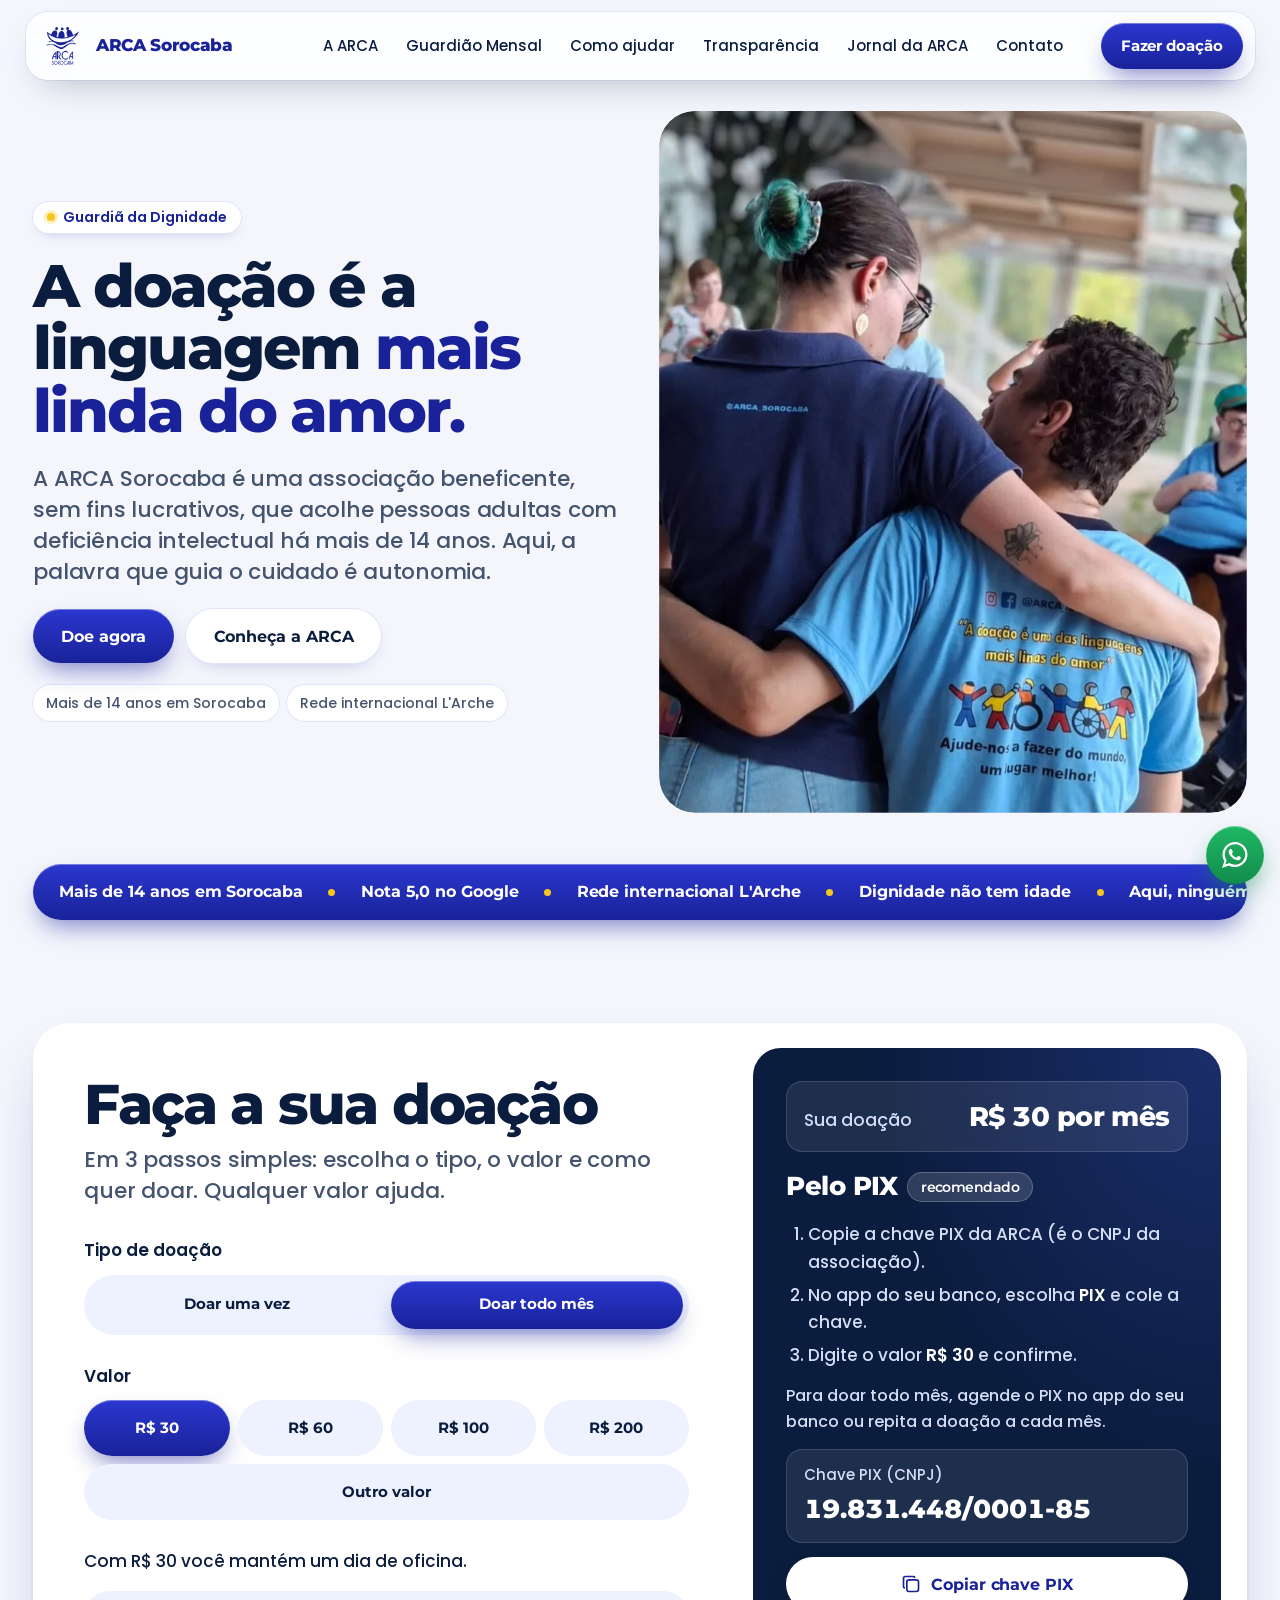
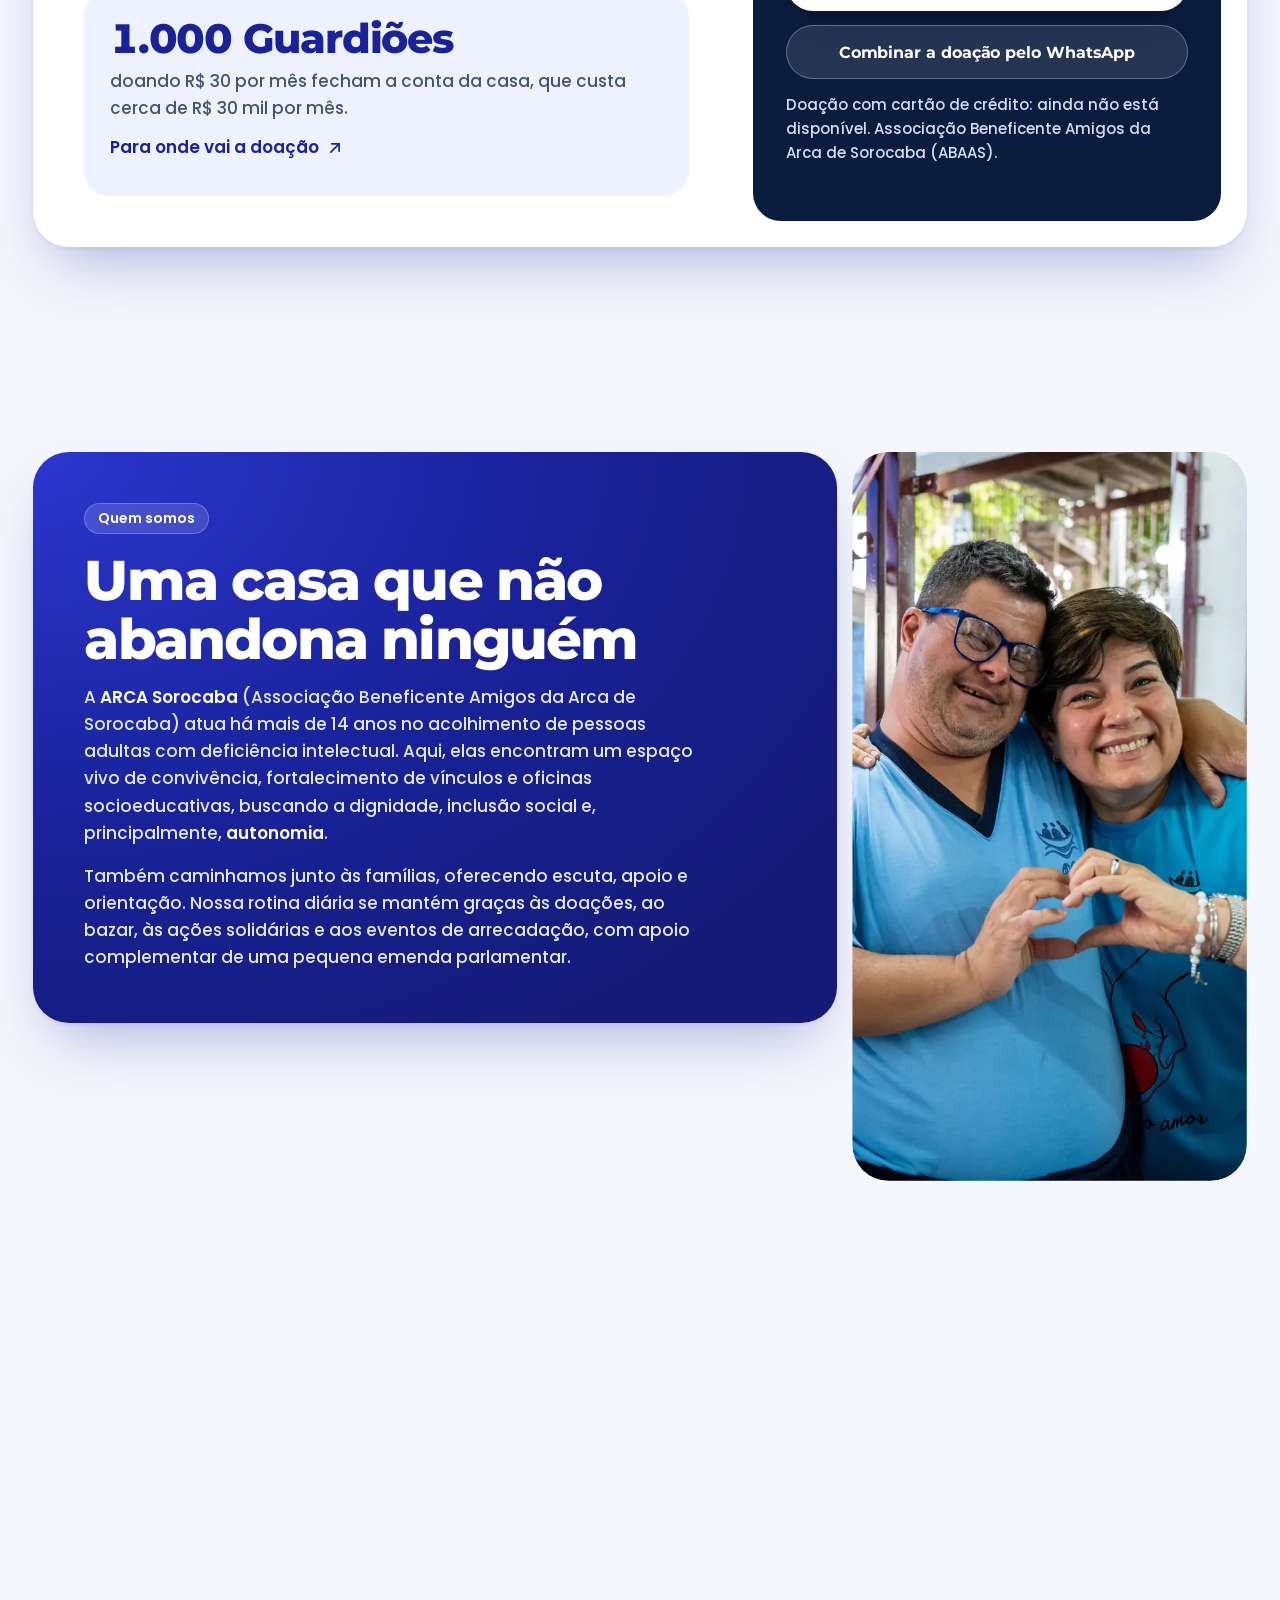
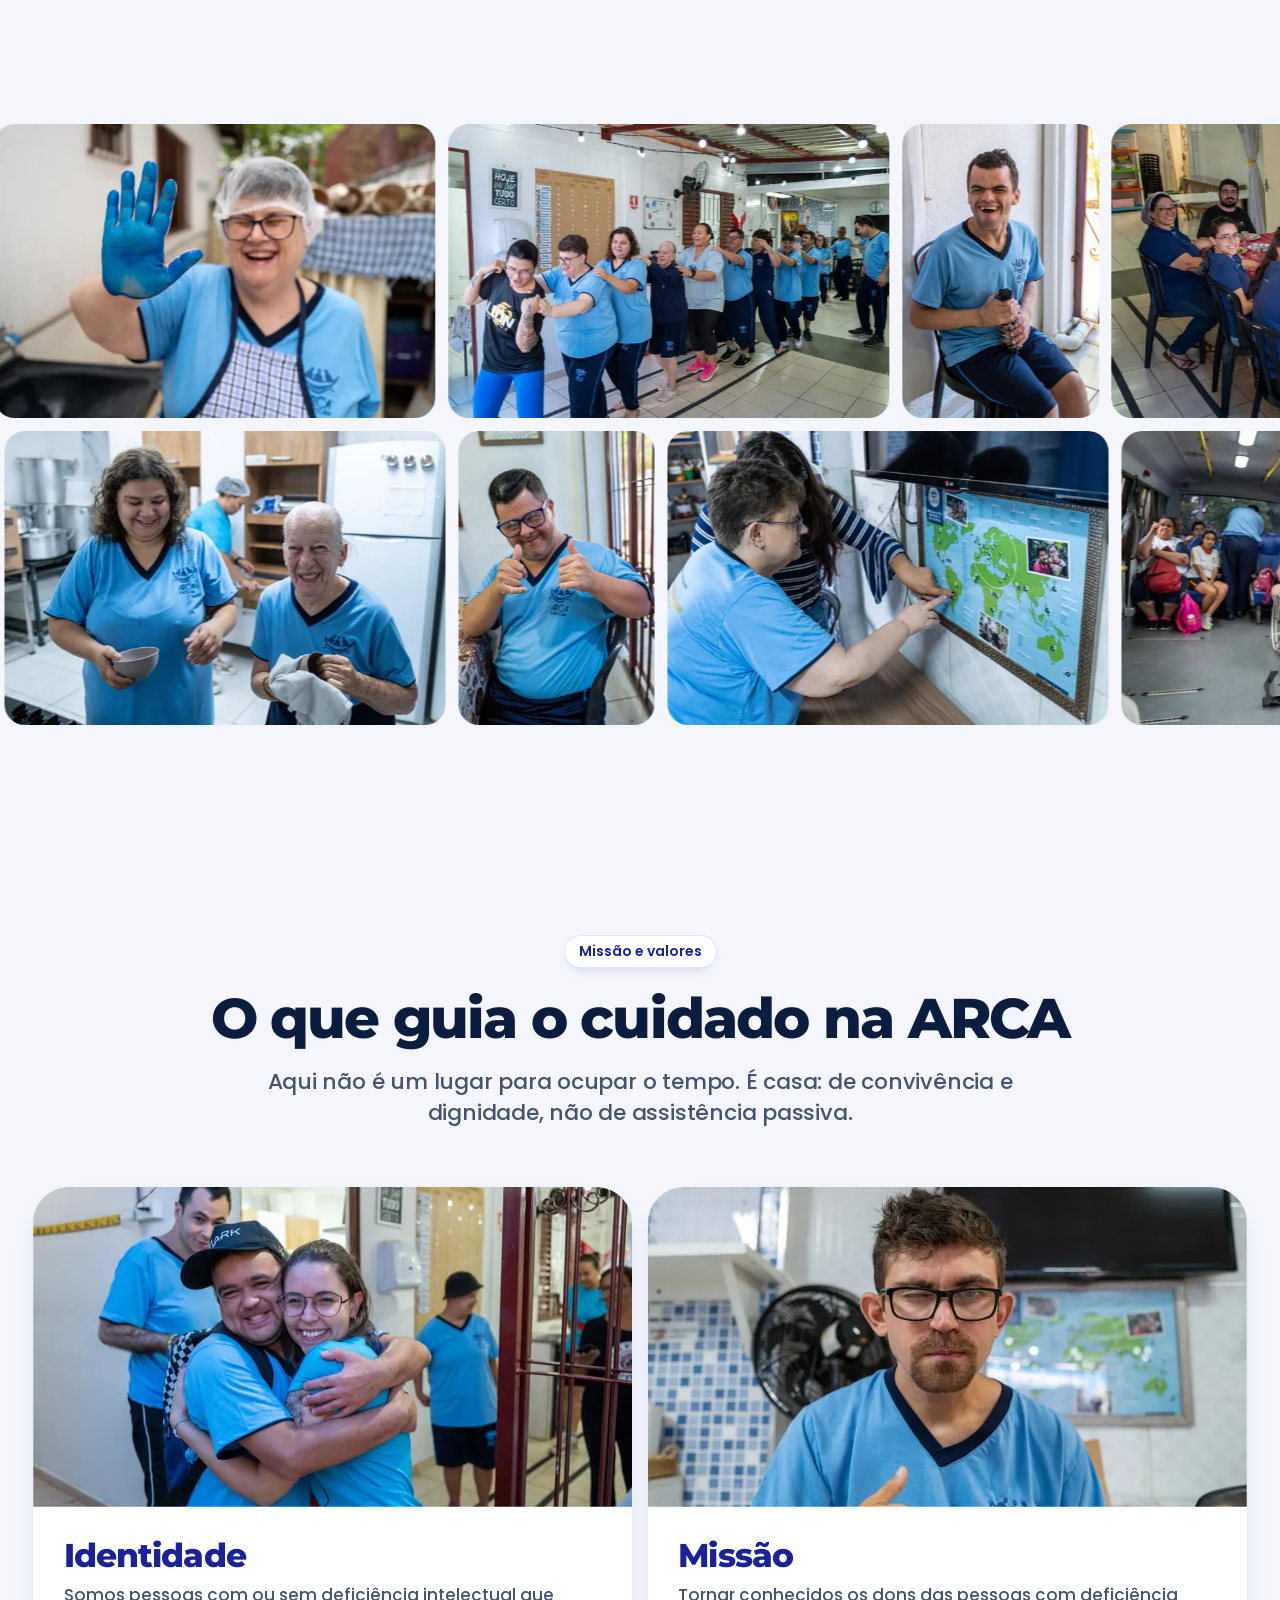
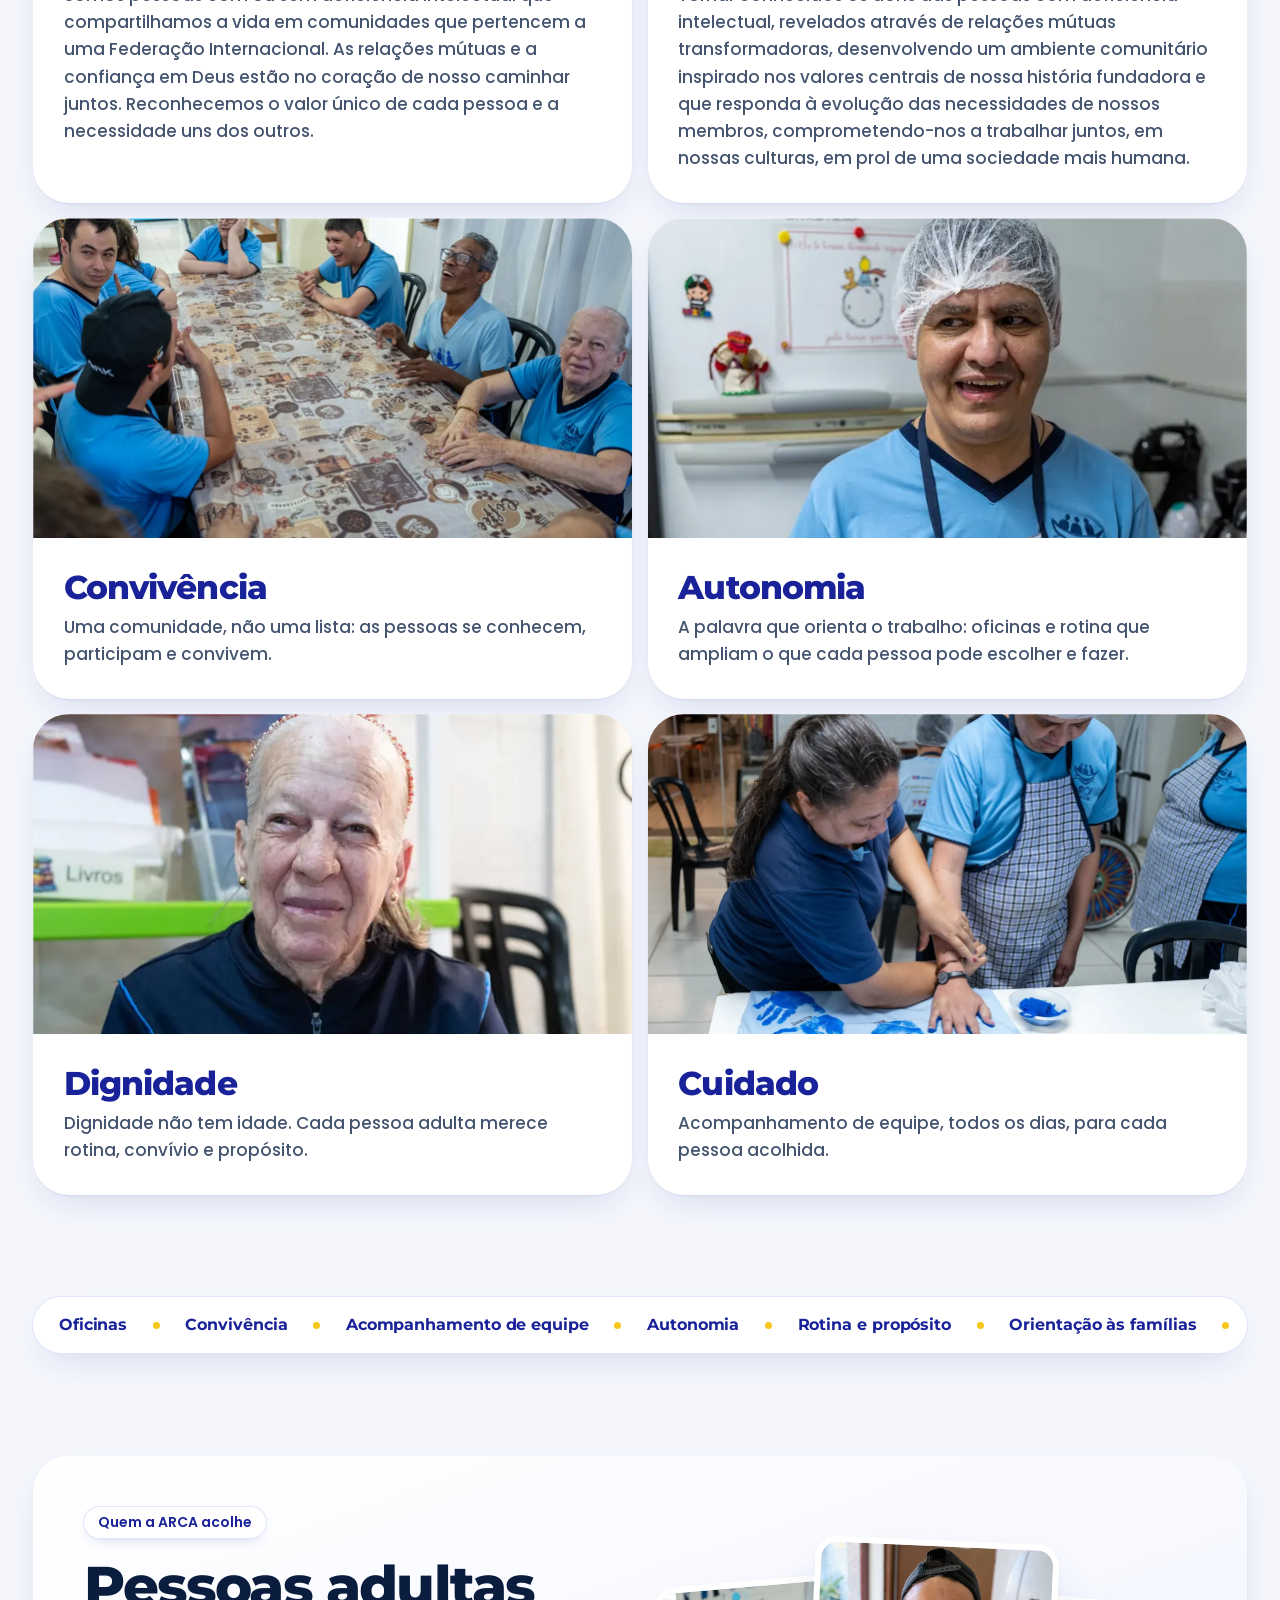
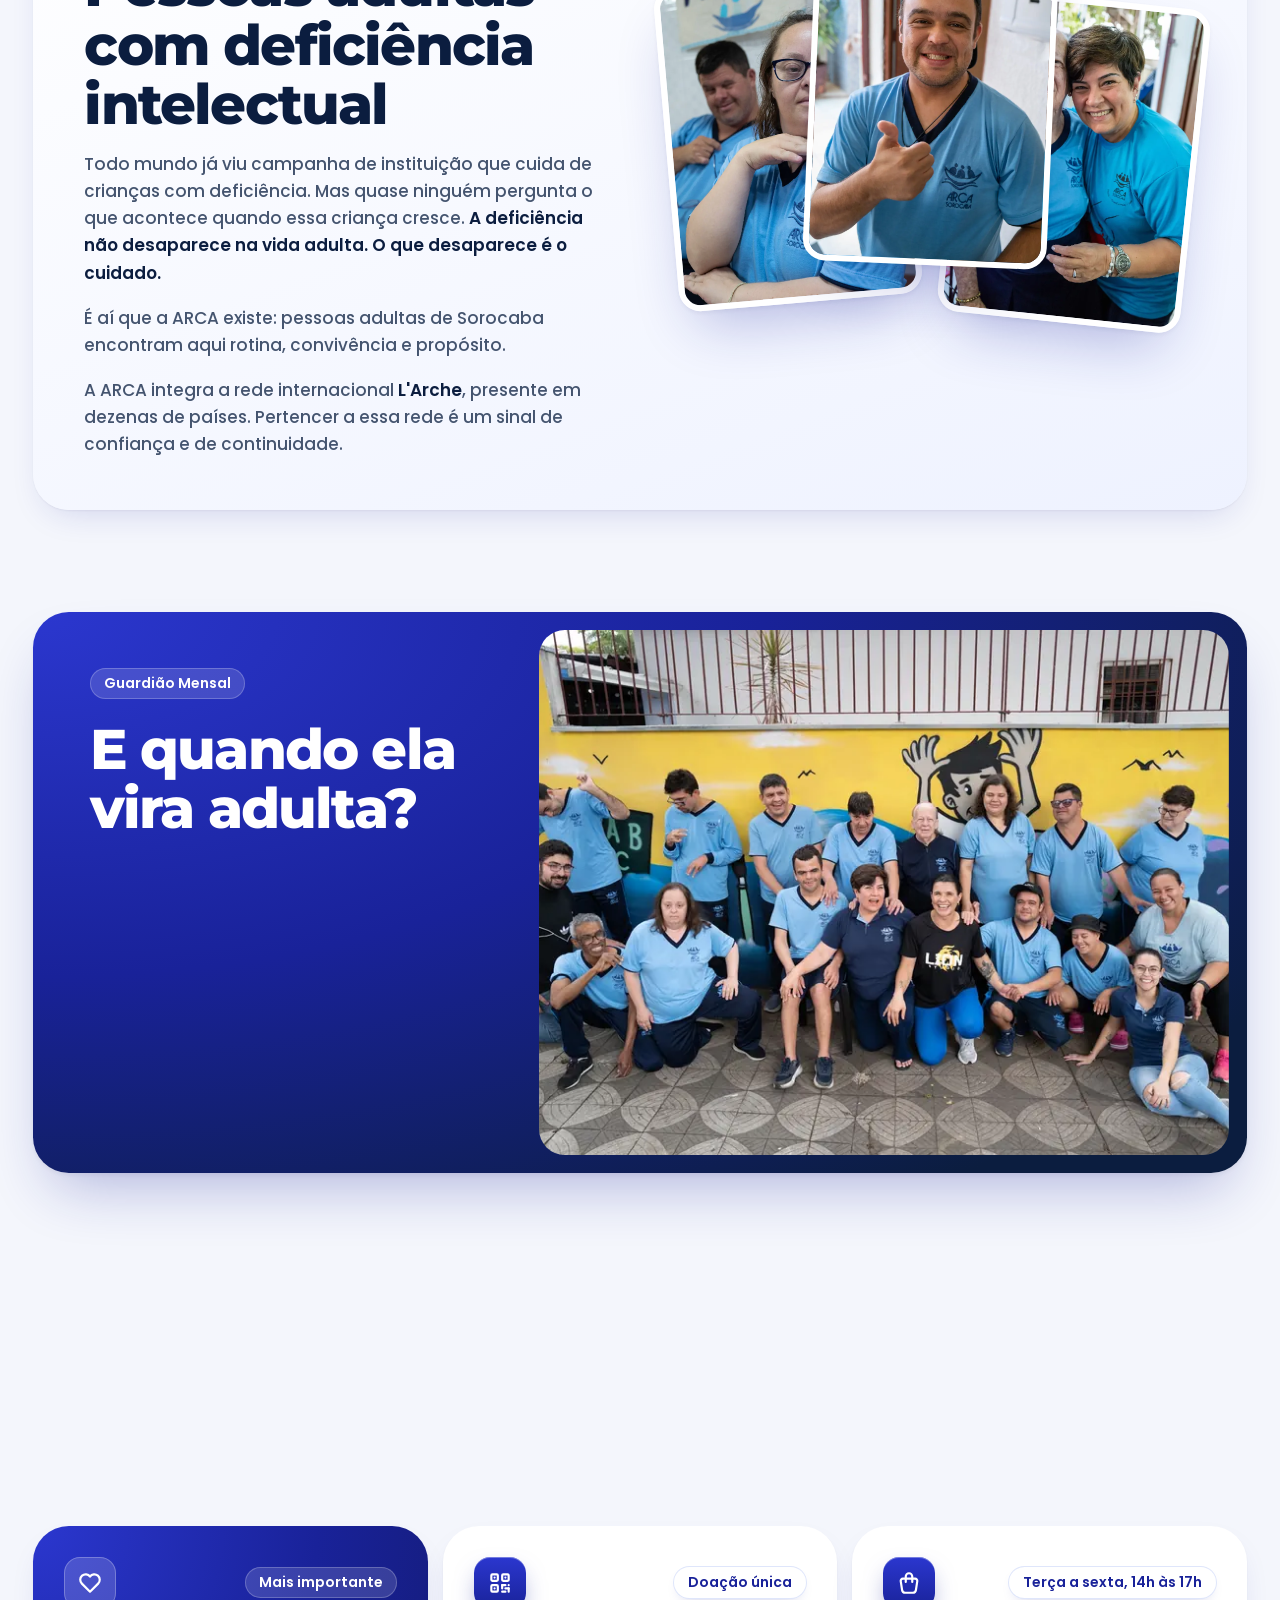
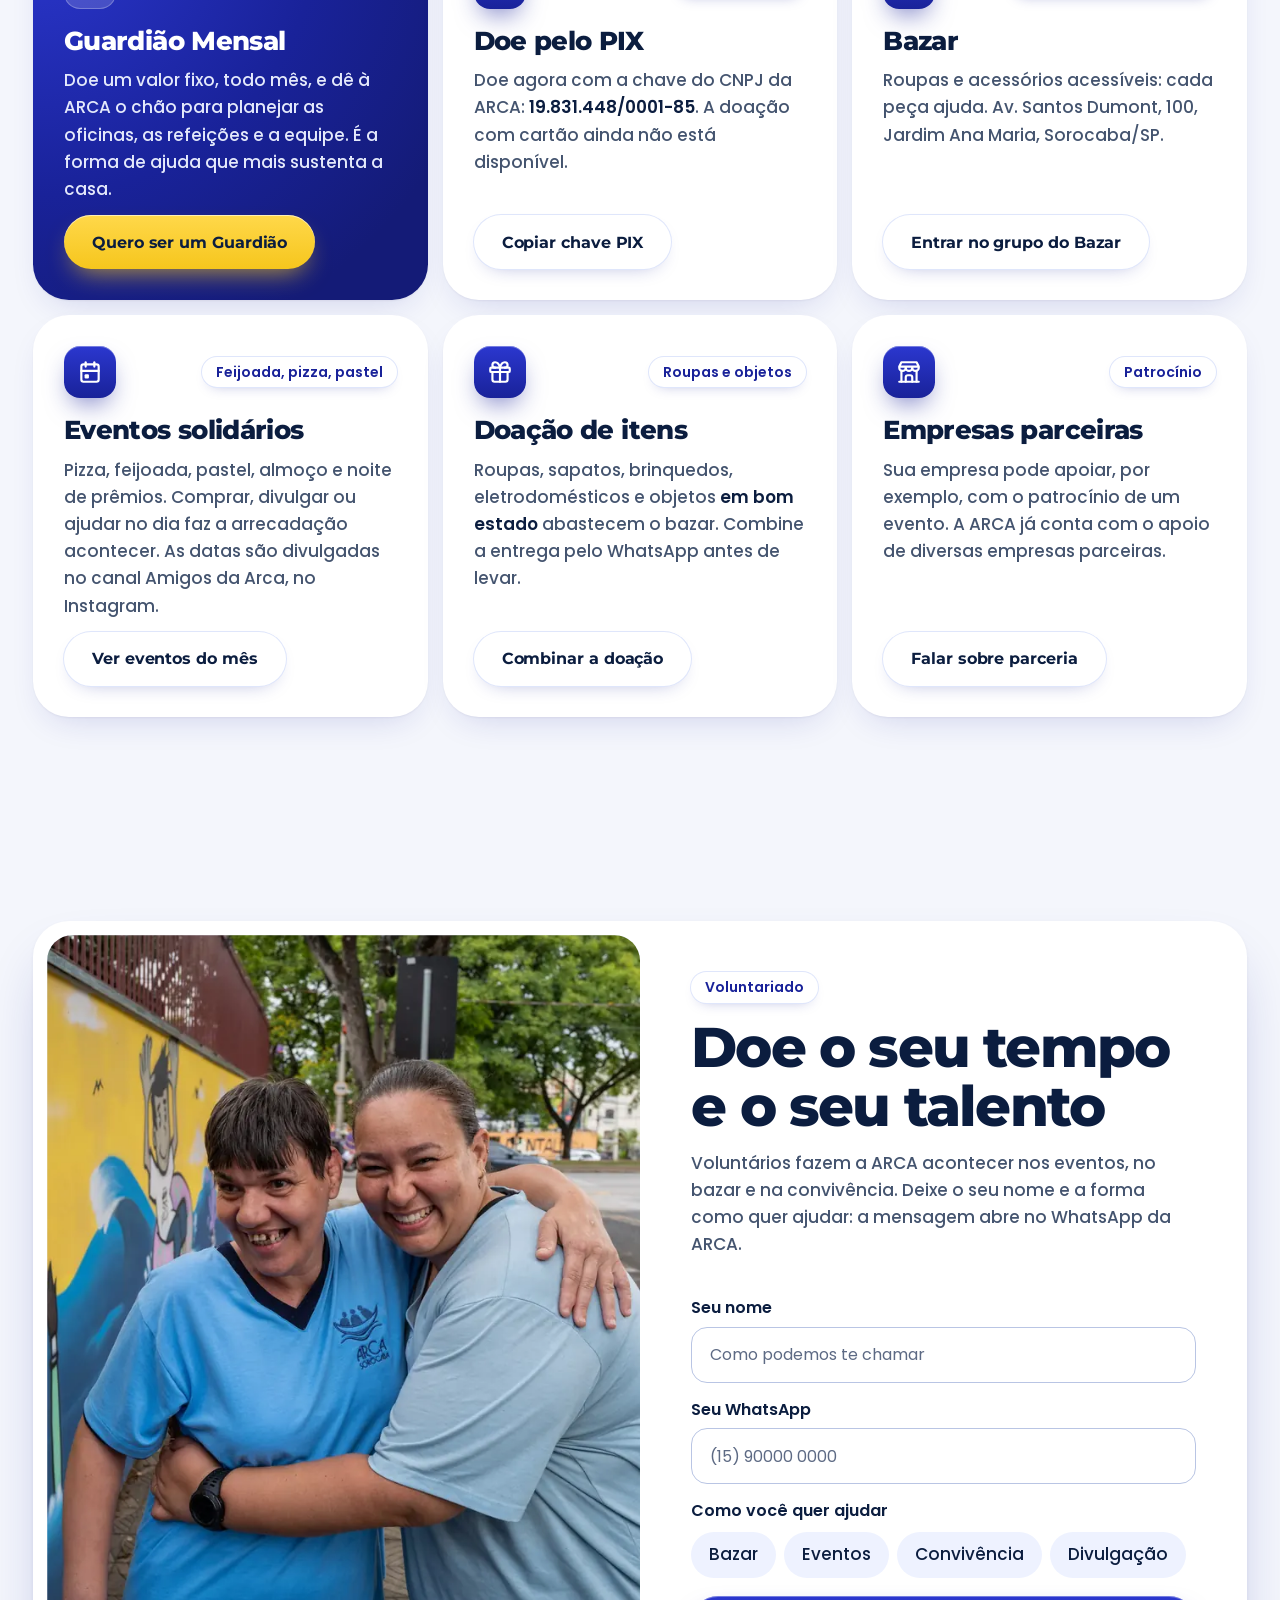
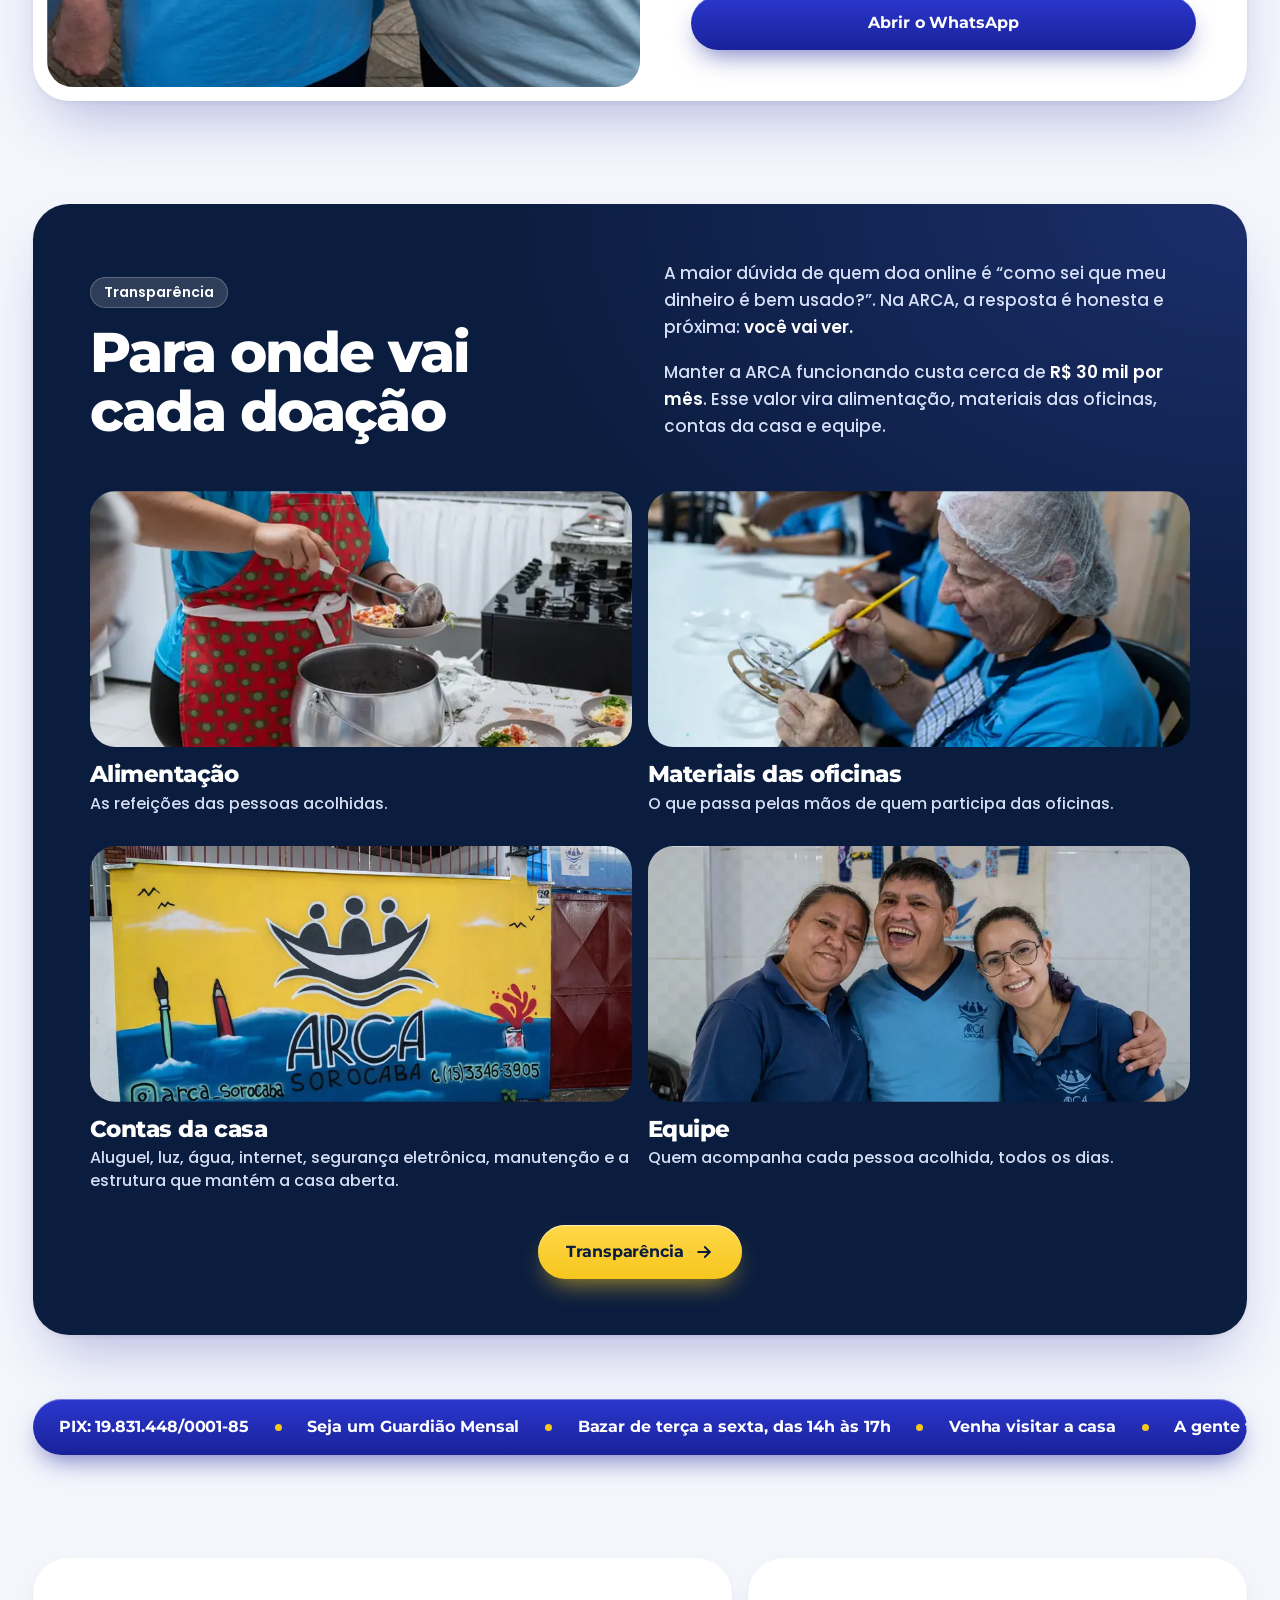
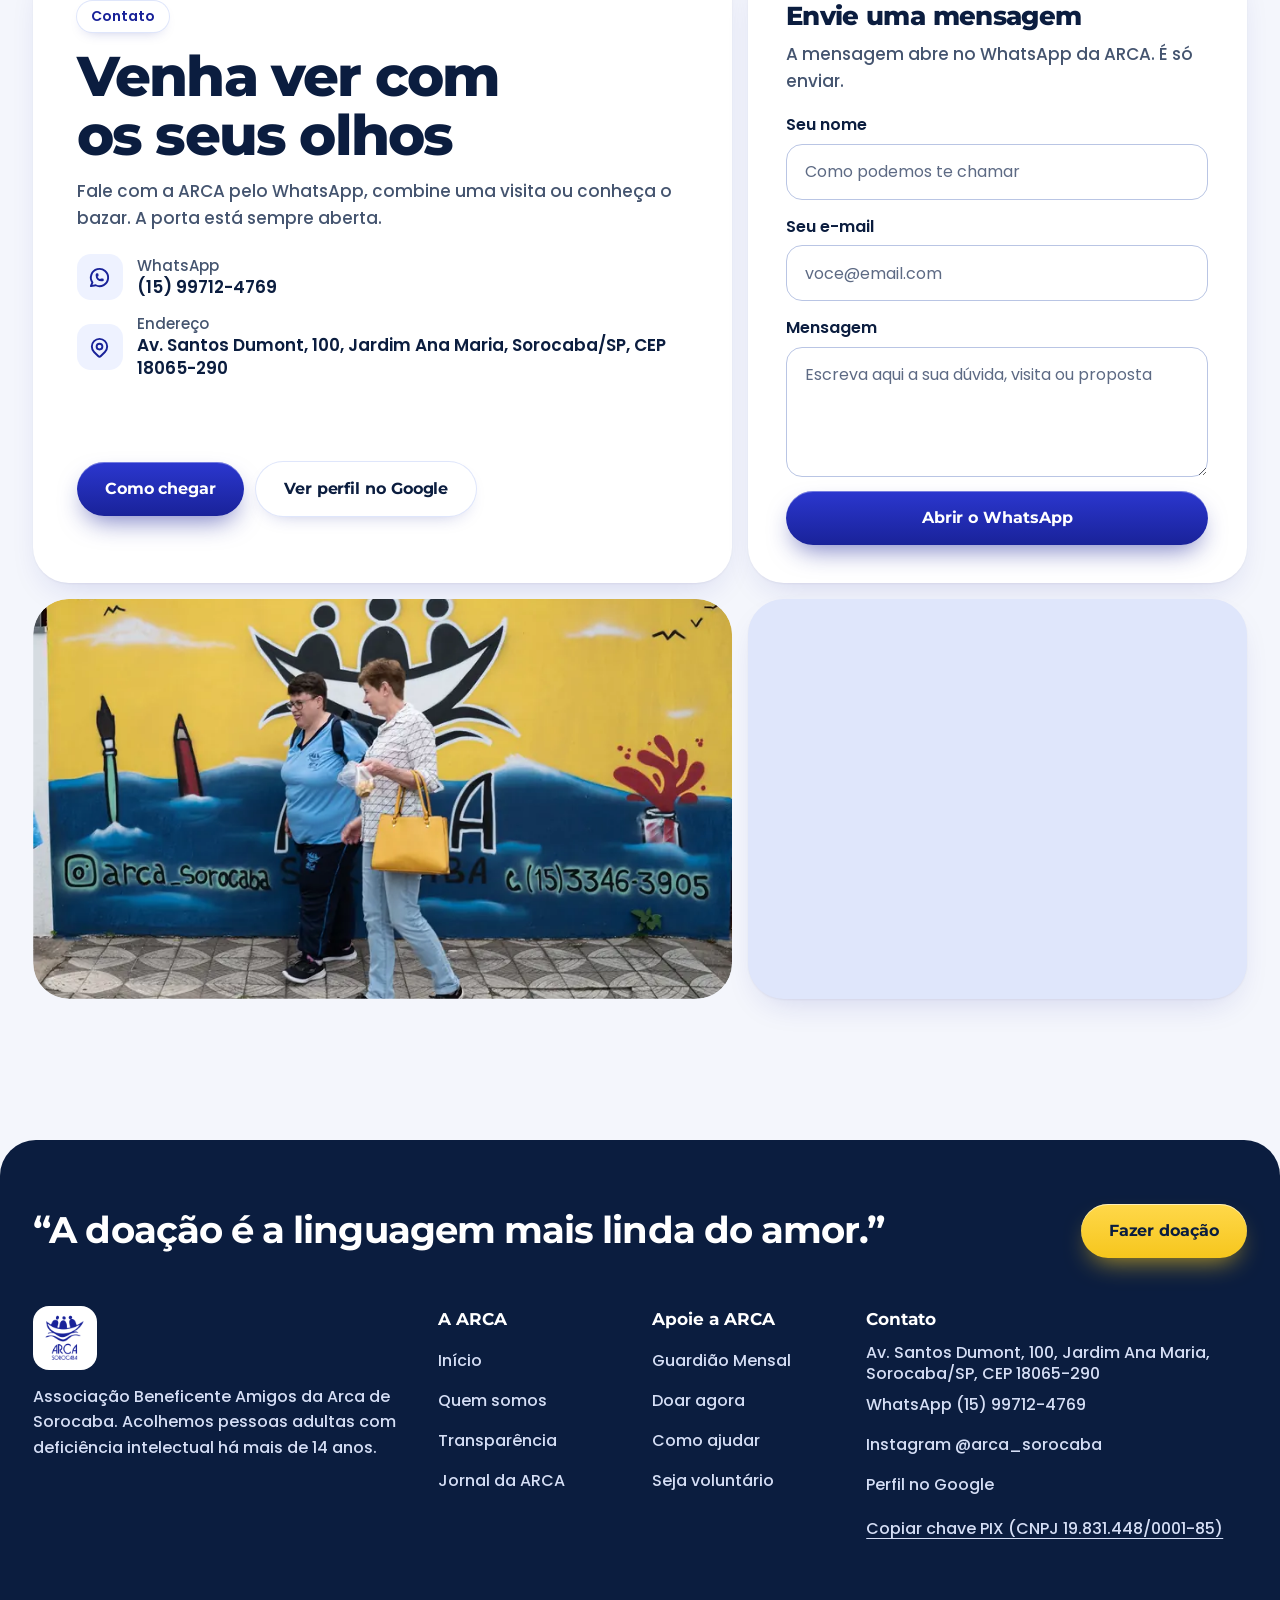
==== commit 5eac0b78: "Ajustes de texto da ARCA e tópico de CNDs na Transparência - Quem somos: novo texto sobre famílias e" ====
--- a/index.html
+++ b/index.html
@@ -150,7 +150,7 @@
       <span class="pill pill--on-dark">Quem somos</span>
       <h2 id="quem-somos-title" class="h2">Uma casa que não abandona ninguém</h2>
       <p>A <strong>ARCA Sorocaba</strong> (Associação Beneficente Amigos da Arca de Sorocaba) atua há mais de 14 anos no acolhimento de pessoas adultas com deficiência intelectual. Aqui, elas encontram um espaço vivo de convivência, fortalecimento de vínculos e oficinas socioeducativas, buscando a dignidade, inclusão social e, principalmente, <strong>autonomia</strong>.</p>
-      <p>A ARCA também acompanha e orienta as famílias: a casa se mantém com doações, bazar e ações solidárias.</p>
+      <p>Também caminhamos junto às famílias, oferecendo escuta, apoio e orientação. Nossa rotina diária se mantém graças às doações, ao bazar, às ações solidárias e aos eventos de arrecadação, com apoio complementar de uma pequena emenda parlamentar.</p>
     </div>
     <figure class="b-photo reveal" style="--d:80ms">
       <img src="assets/fotos/comunidade-700.webp" srcset="assets/fotos/comunidade-700.webp 700w, assets/fotos/comunidade-1200.webp 1200w" sizes="(max-width:900px) 100vw, 40vw" width="1200" height="1798" loading="lazy" alt="Um homem e uma mulher da ARCA abraçados e sorrindo, fazendo um coração com as mãos">
@@ -306,7 +306,7 @@
     <article class="card help-card reveal" style="--d:120ms">
       <div class="help-top"><span class="ic-tile"><svg aria-hidden="true" xmlns="http://www.w3.org/2000/svg" viewBox="0 0 24 24" fill="none" stroke="currentColor" stroke-width="2" stroke-linecap="round" stroke-linejoin="round" > <path stroke="none" d="M0 0h24v24H0z" fill="none"/> <path d="M3 8m0 1a1 1 0 0 1 1 -1h16a1 1 0 0 1 1 1v2a1 1 0 0 1 -1 1h-16a1 1 0 0 1 -1 -1z" /> <path d="M12 8l0 13" /> <path d="M19 12v7a2 2 0 0 1 -2 2h-10a2 2 0 0 1 -2 -2v-7" /> <path d="M7.5 8a2.5 2.5 0 0 1 0 -5a4.8 8 0 0 1 4.5 5a4.8 8 0 0 1 4.5 -5a2.5 2.5 0 0 1 0 5" /> </svg></span><span class="pill">Roupas e objetos</span></div>
       <h3>Doação de itens</h3>
-      <p>Roupas e objetos em bom estado abastecem o bazar. Combine a entrega pelo WhatsApp antes de levar.</p>
+      <p>Roupas, sapatos, brinquedos, eletrodomésticos e objetos <strong>em bom estado</strong> abastecem o bazar. Combine a entrega pelo WhatsApp antes de levar.</p>
       <a href="https://wa.me/5515997124769?text=Quero%20doar%20itens%20para%20o%20bazar%20da%20ARCA" class="btn btn-soft" target="_blank" rel="noopener">Combinar a doação</a>
     </article>
     <article class="card help-card reveal" style="--d:180ms">
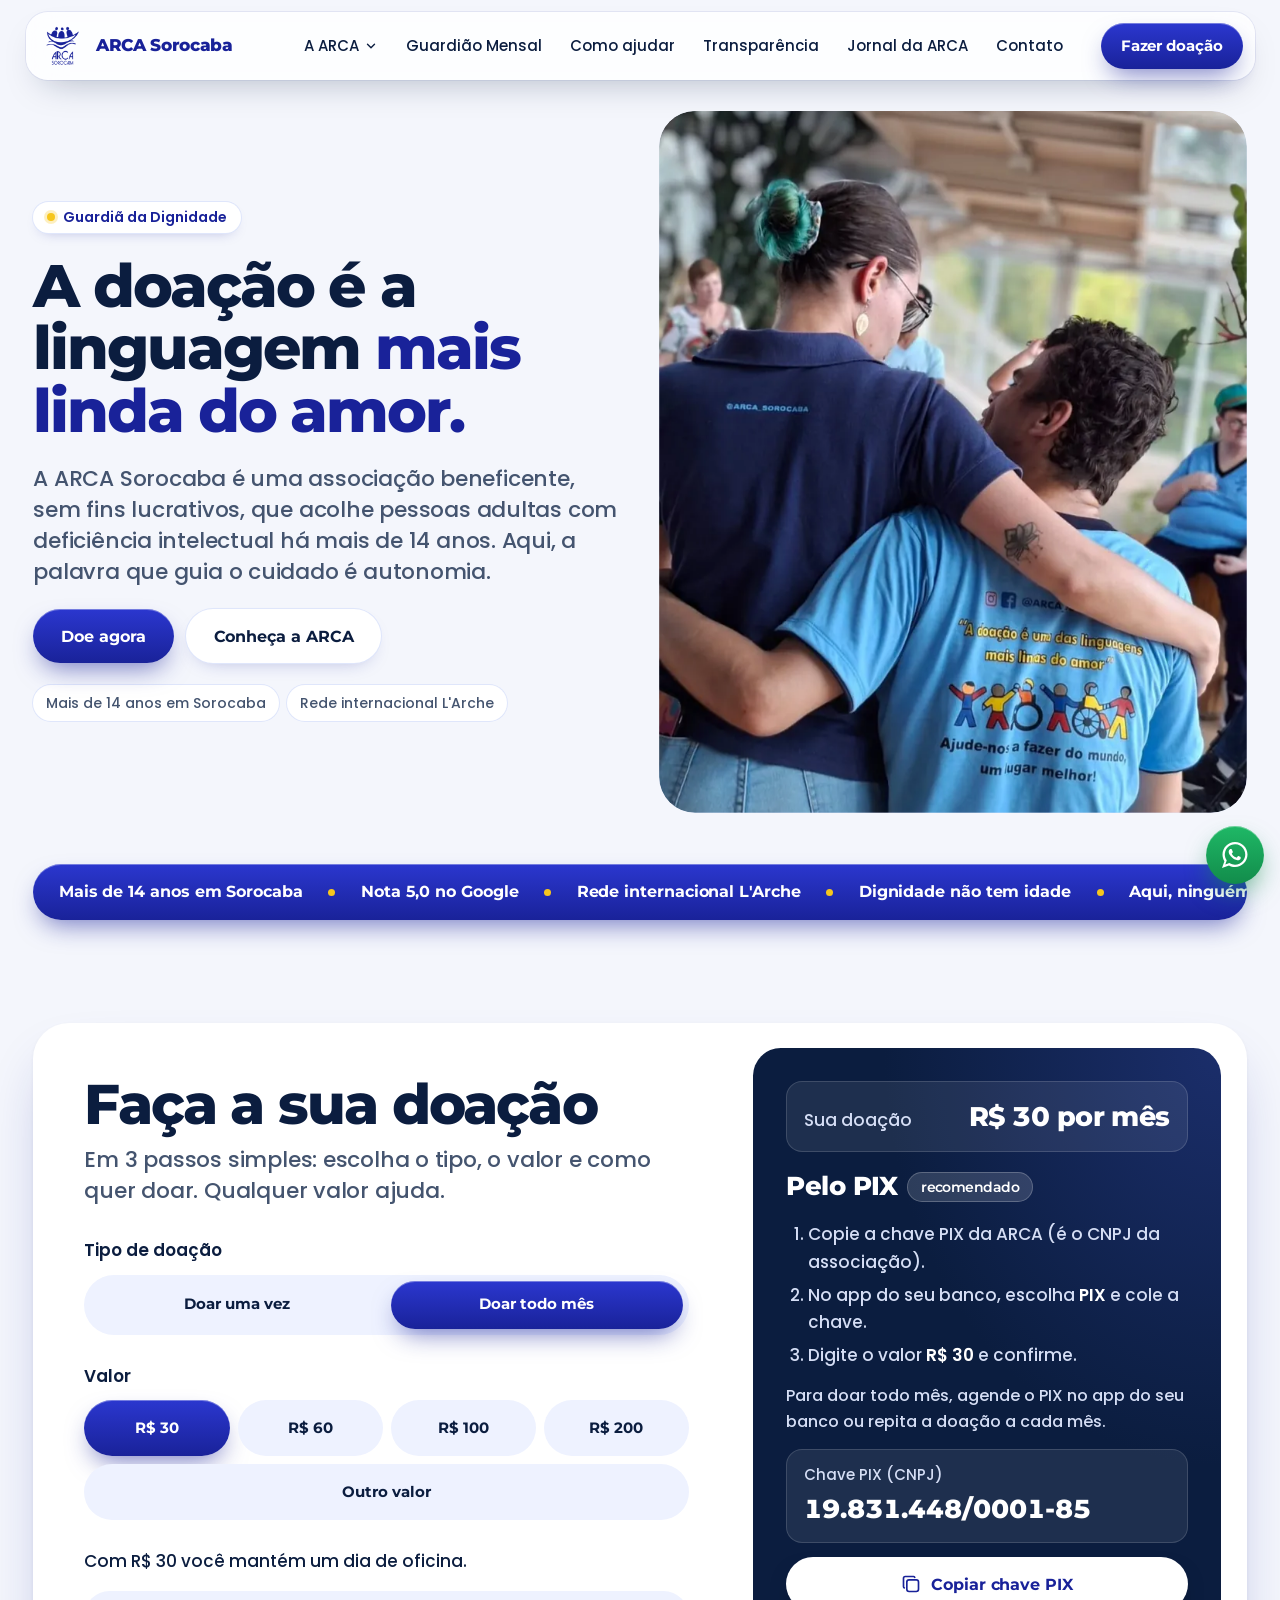
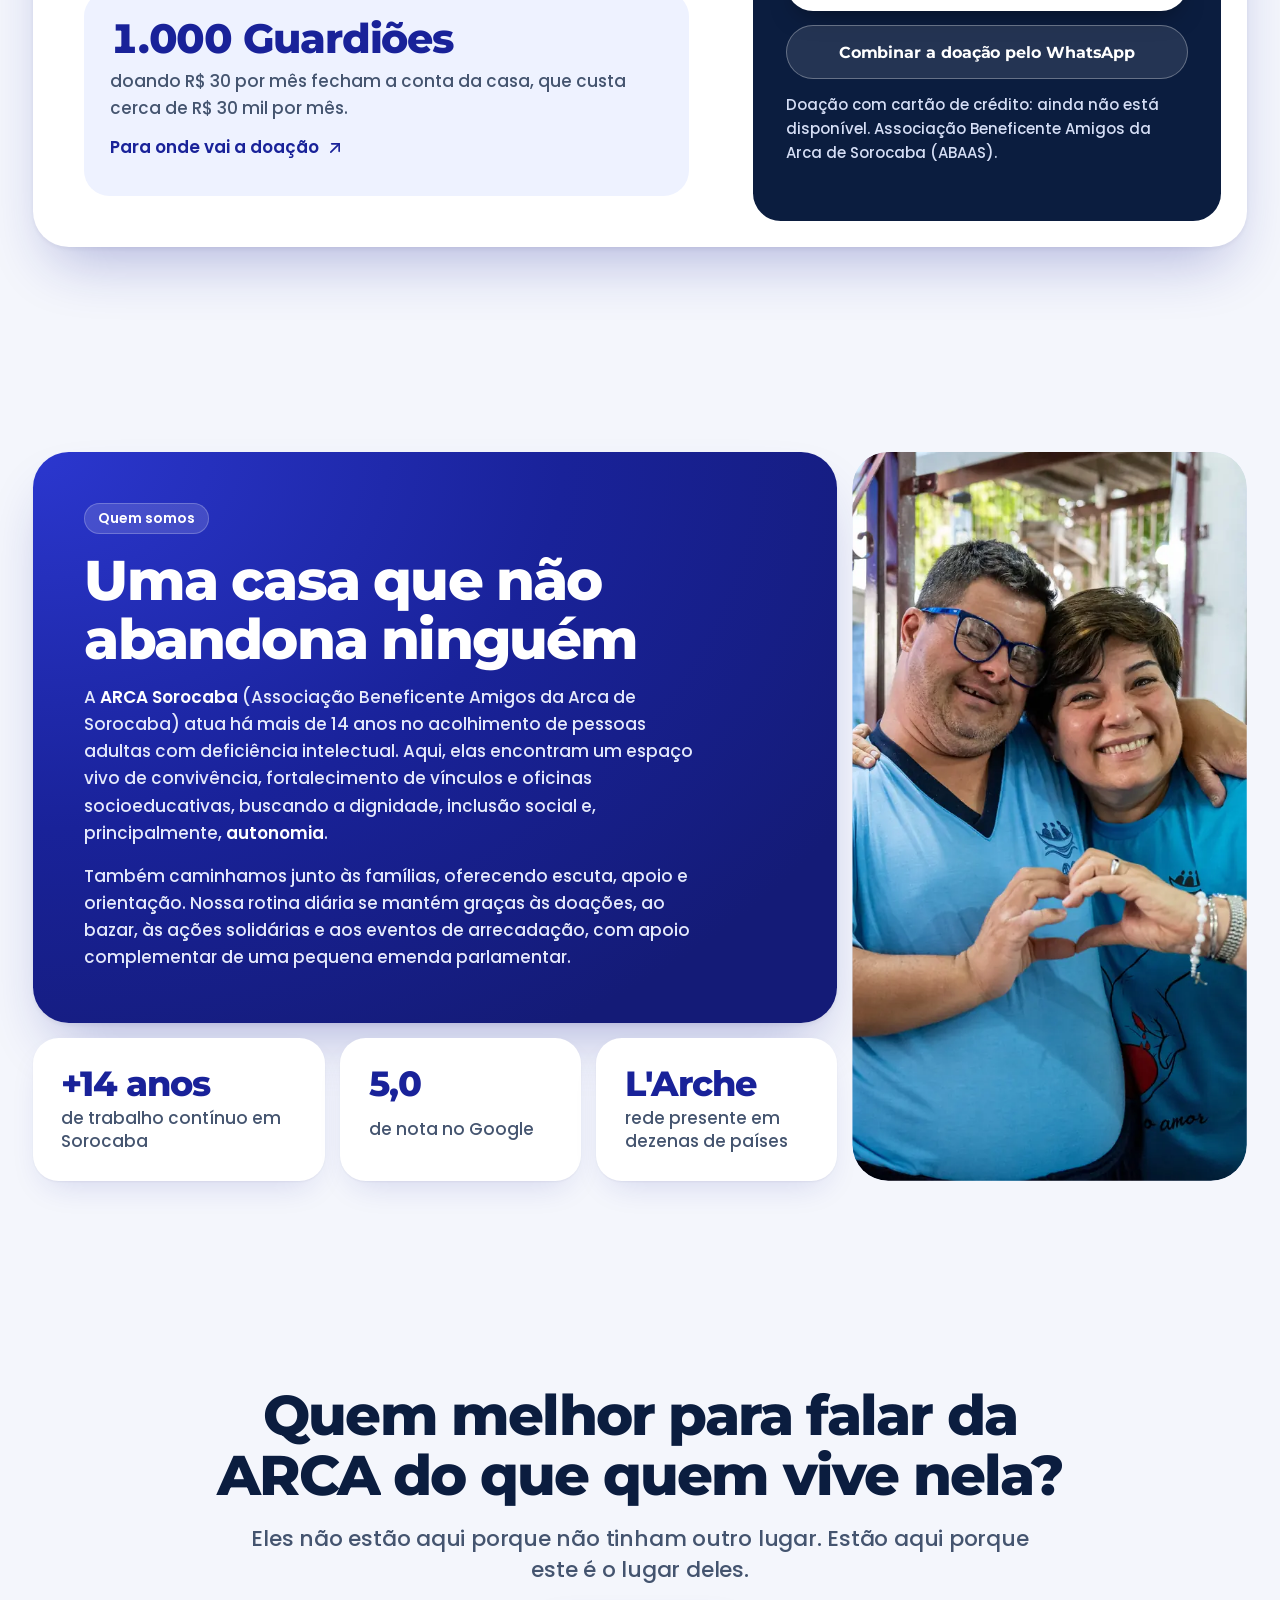
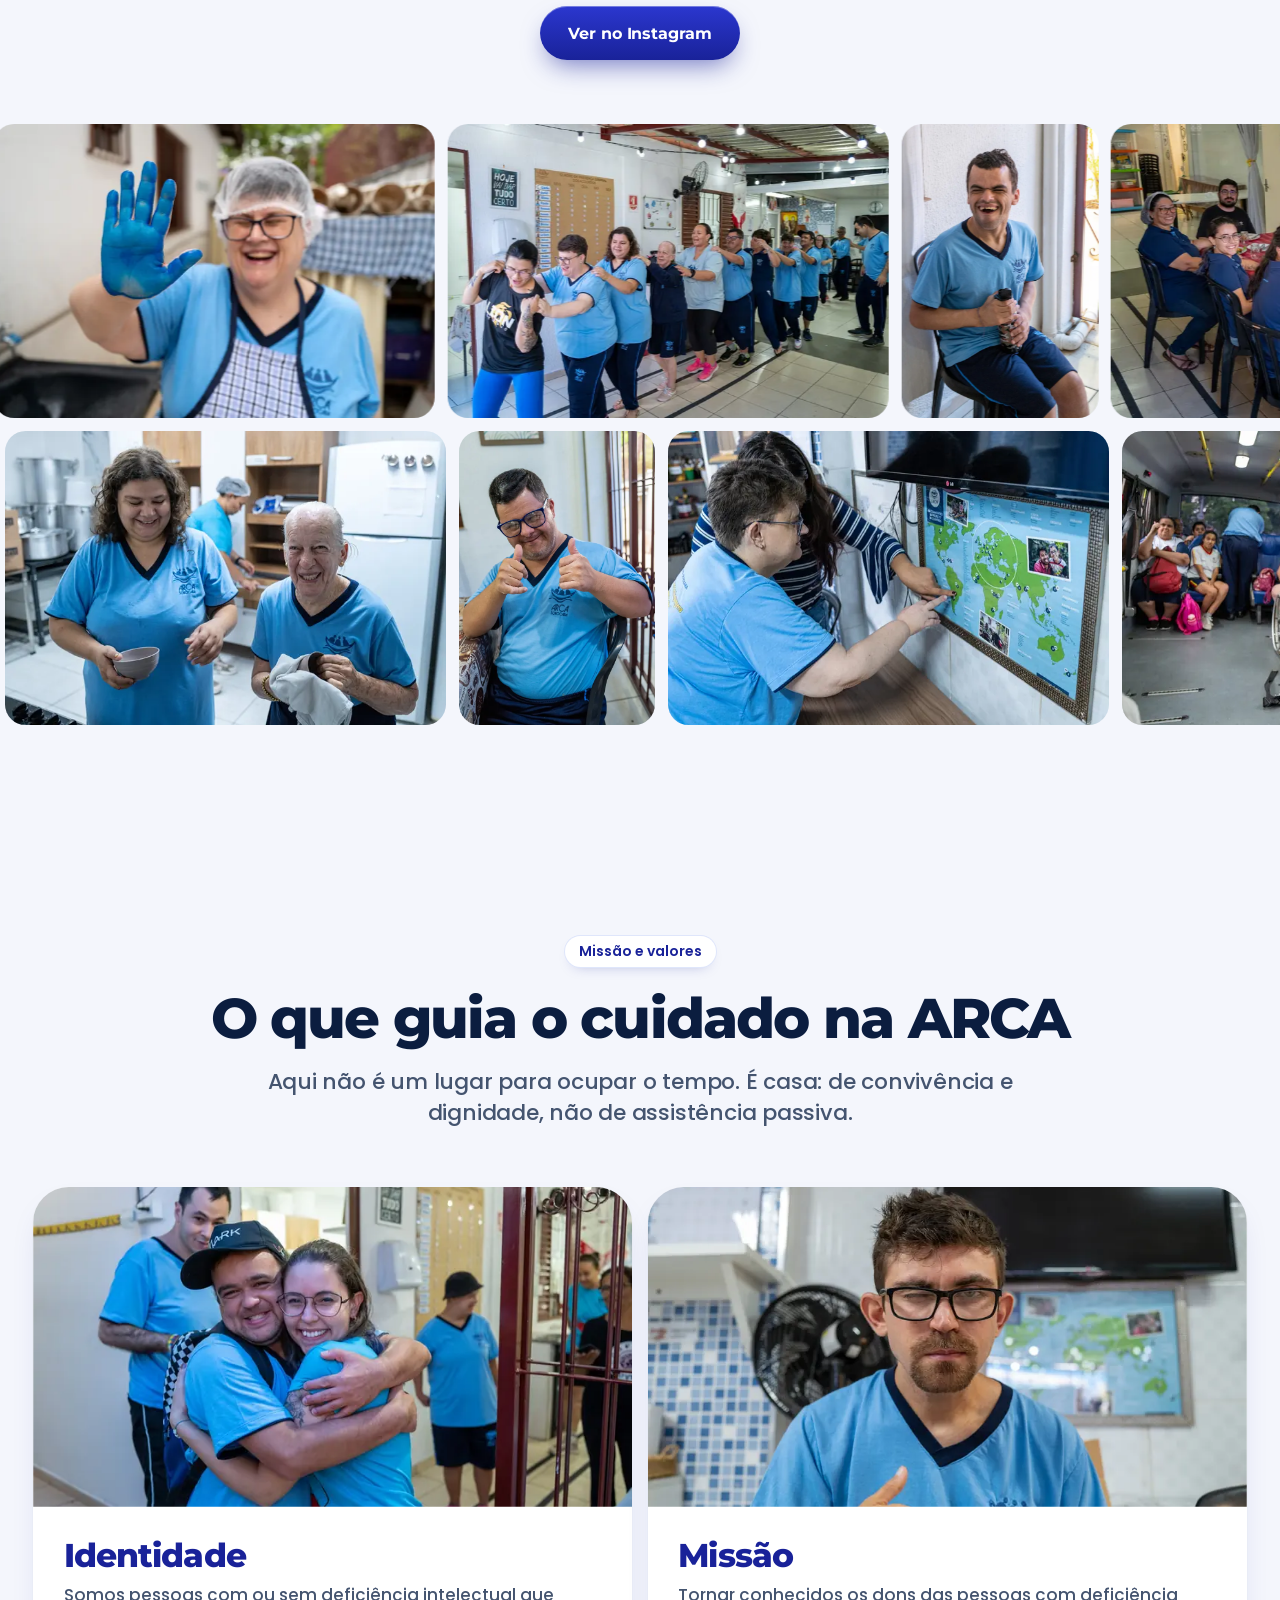
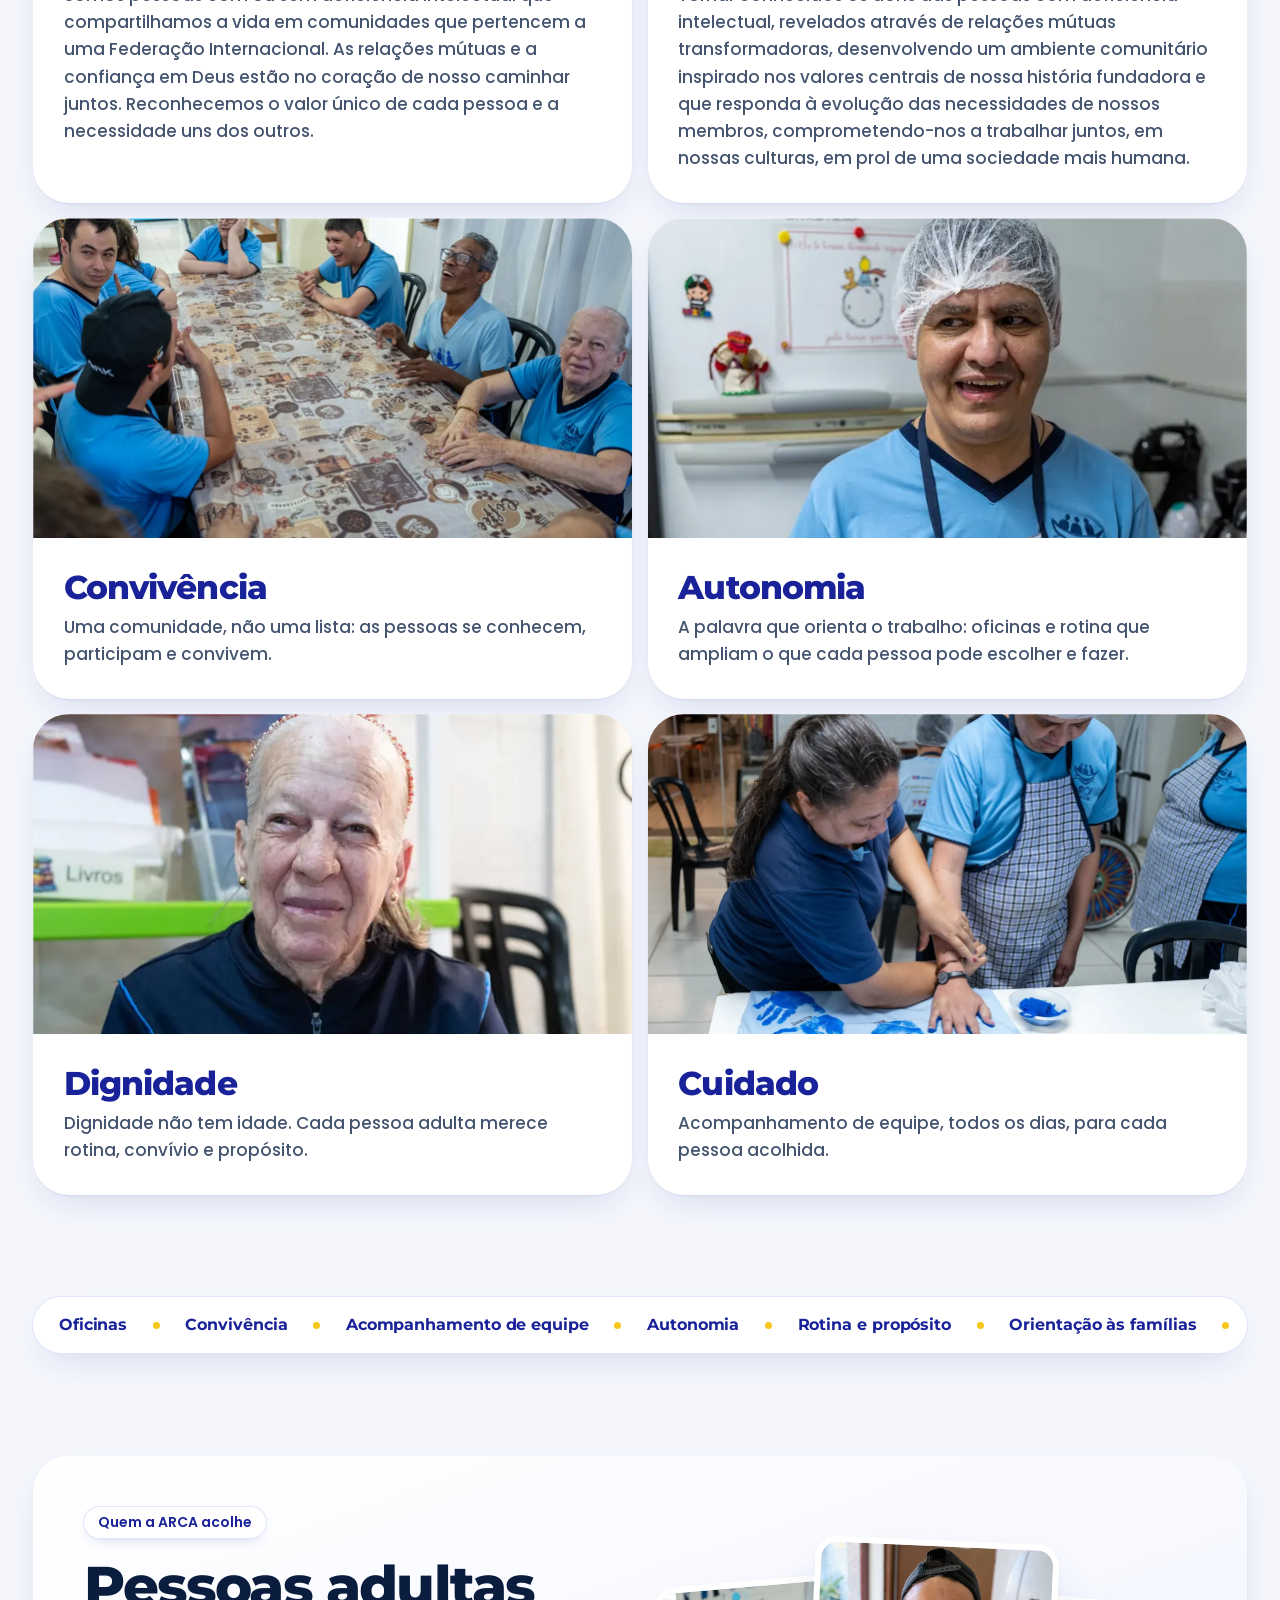
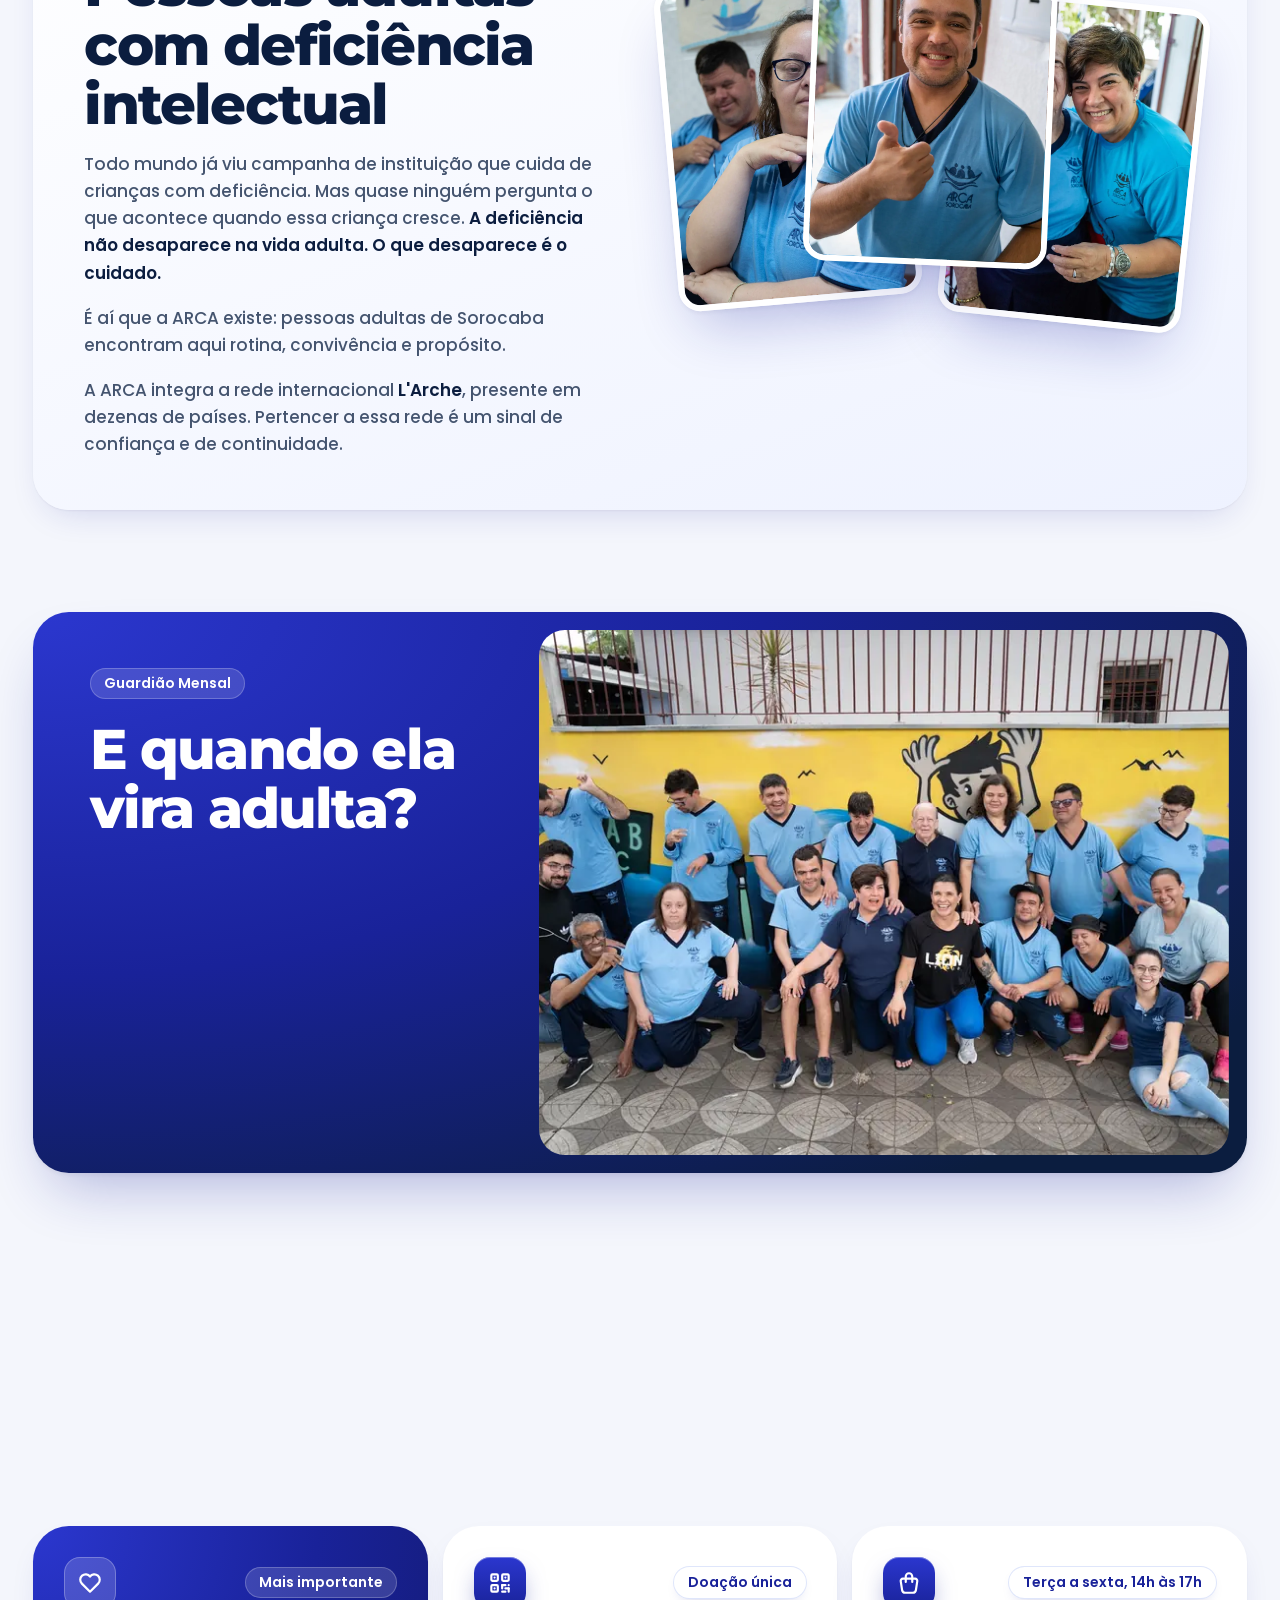
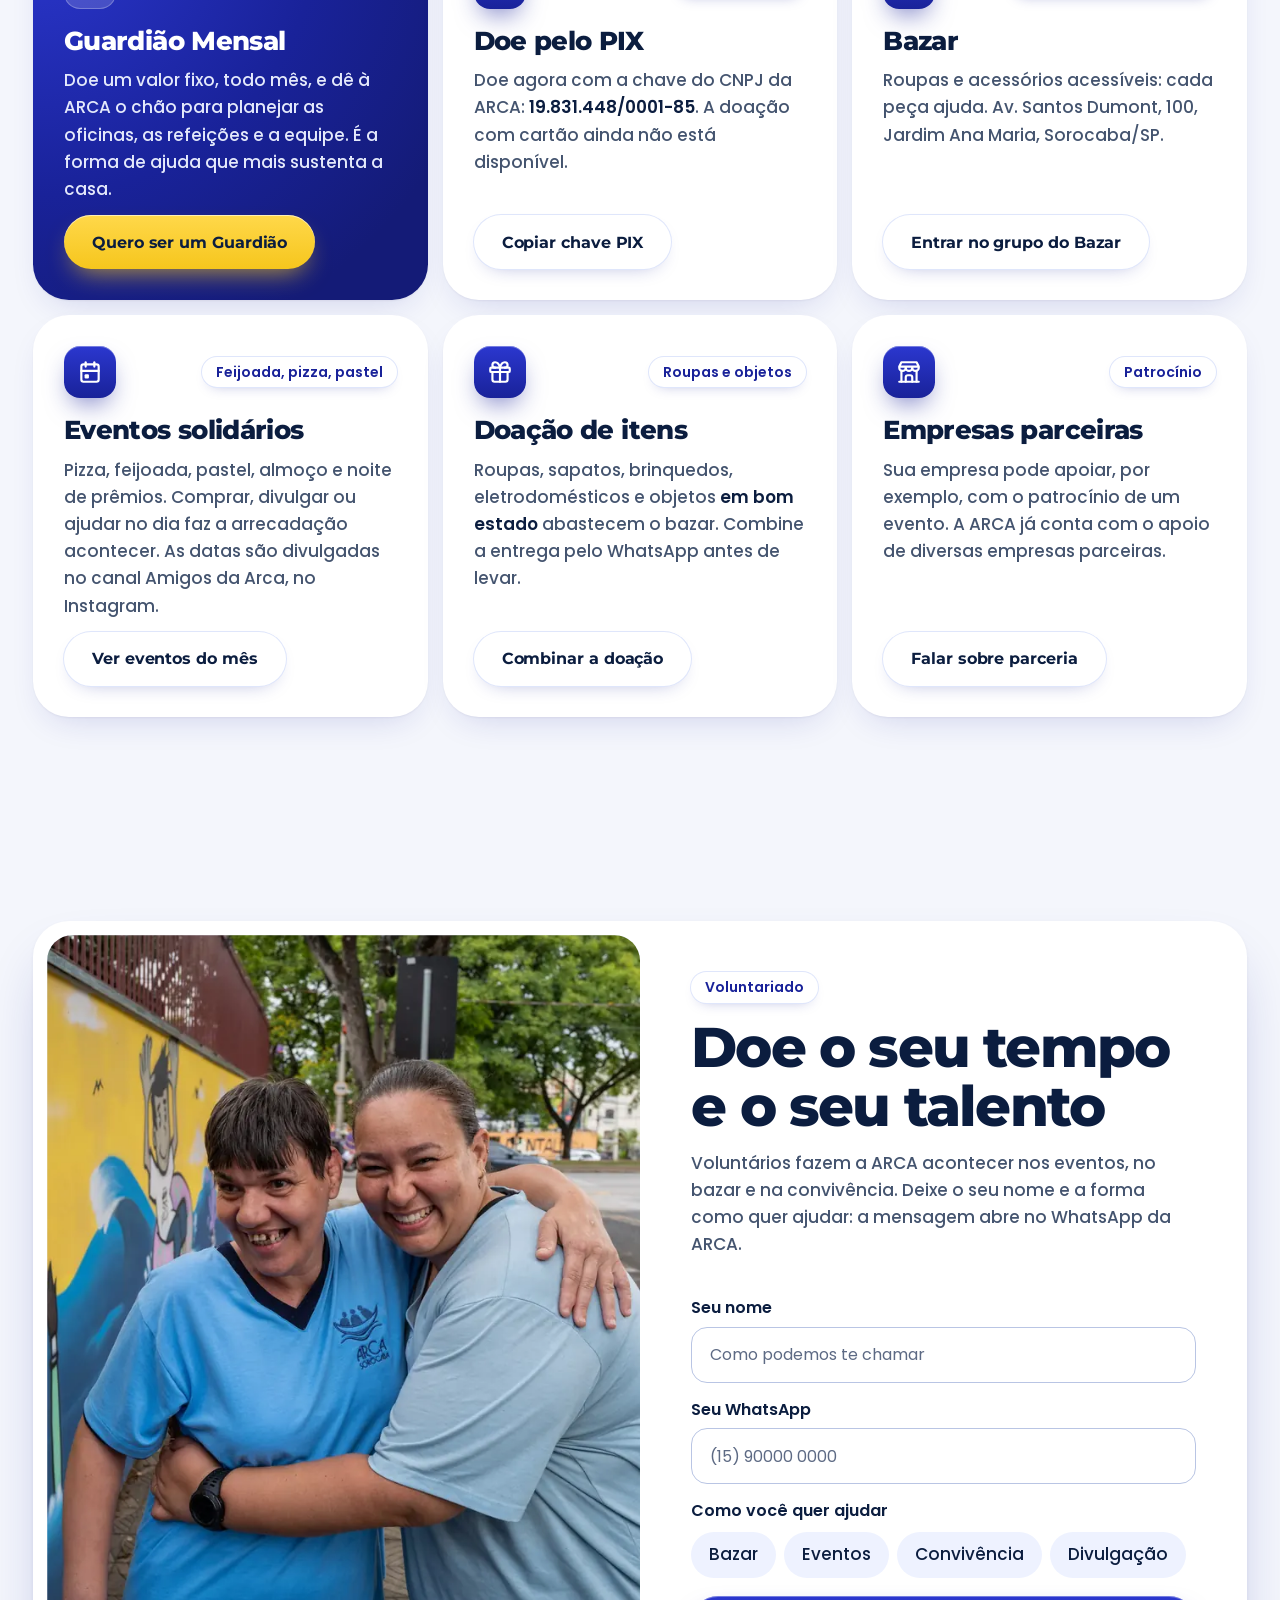
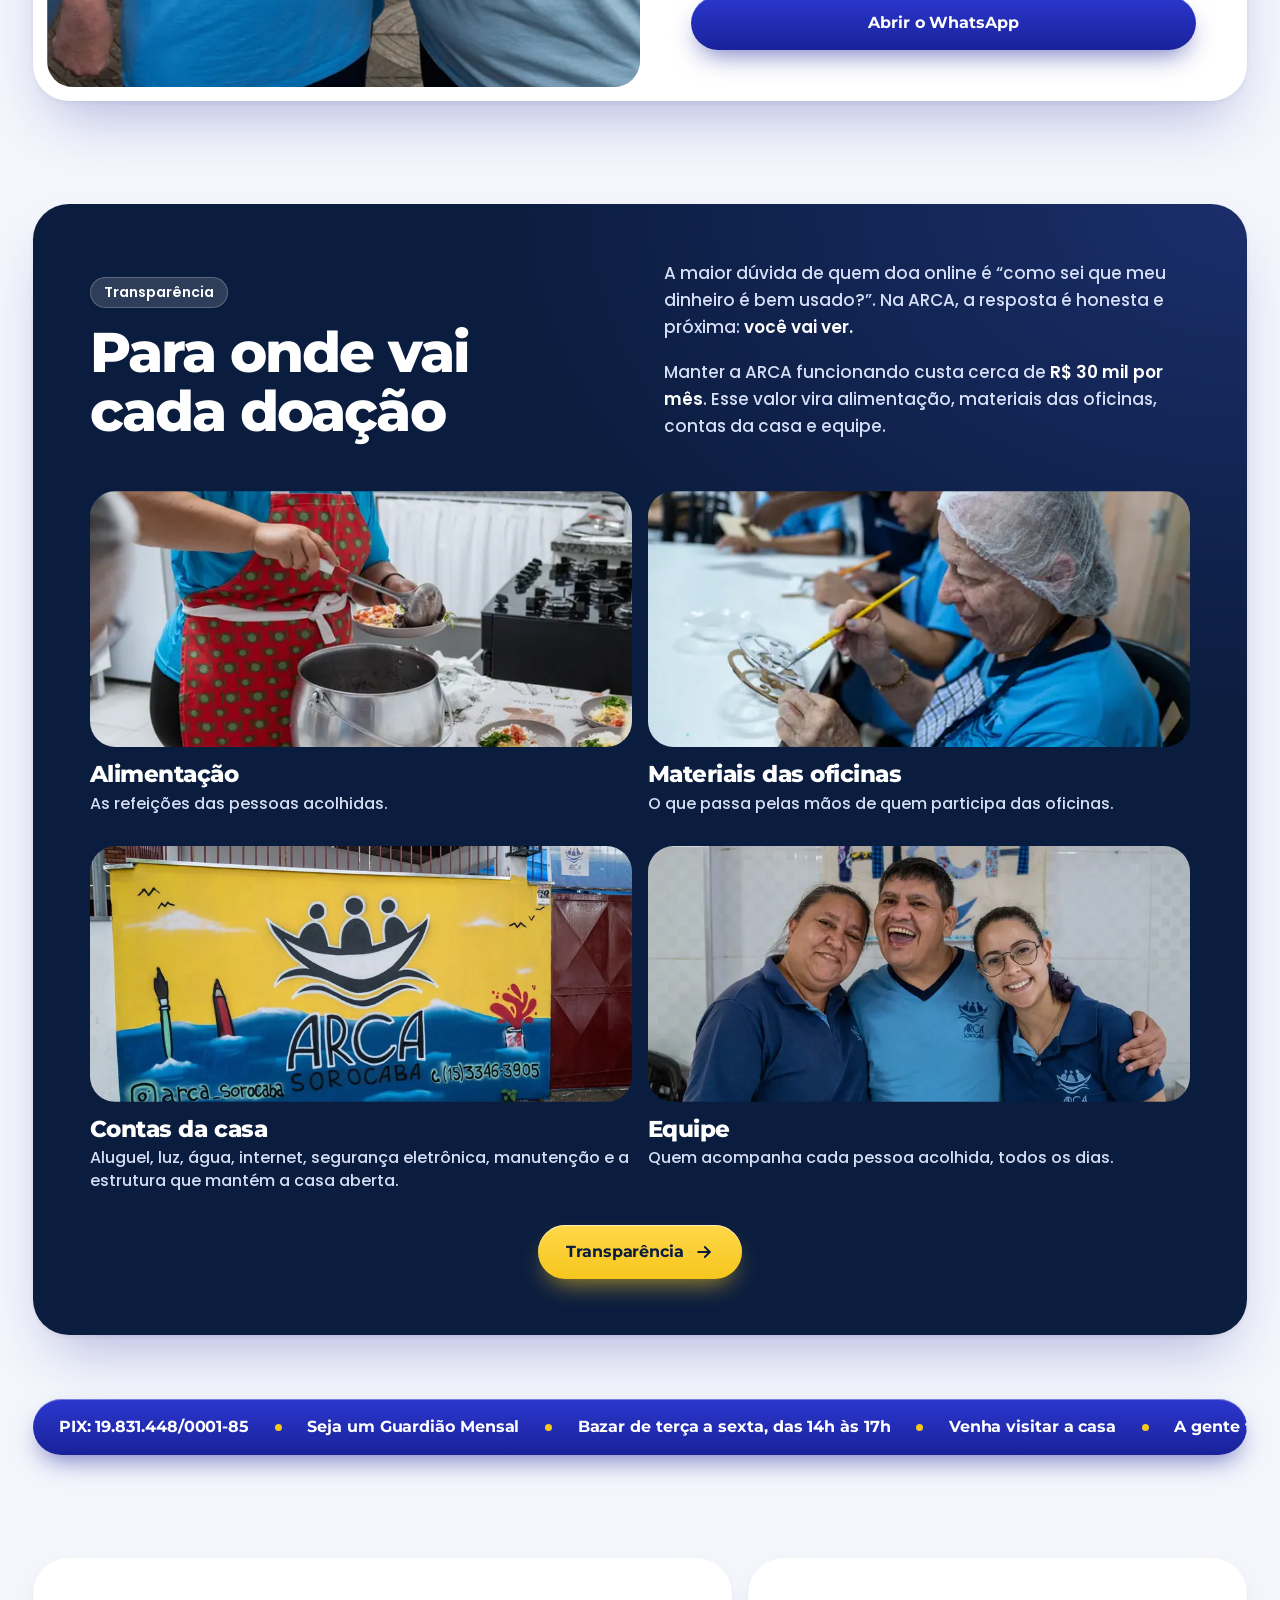
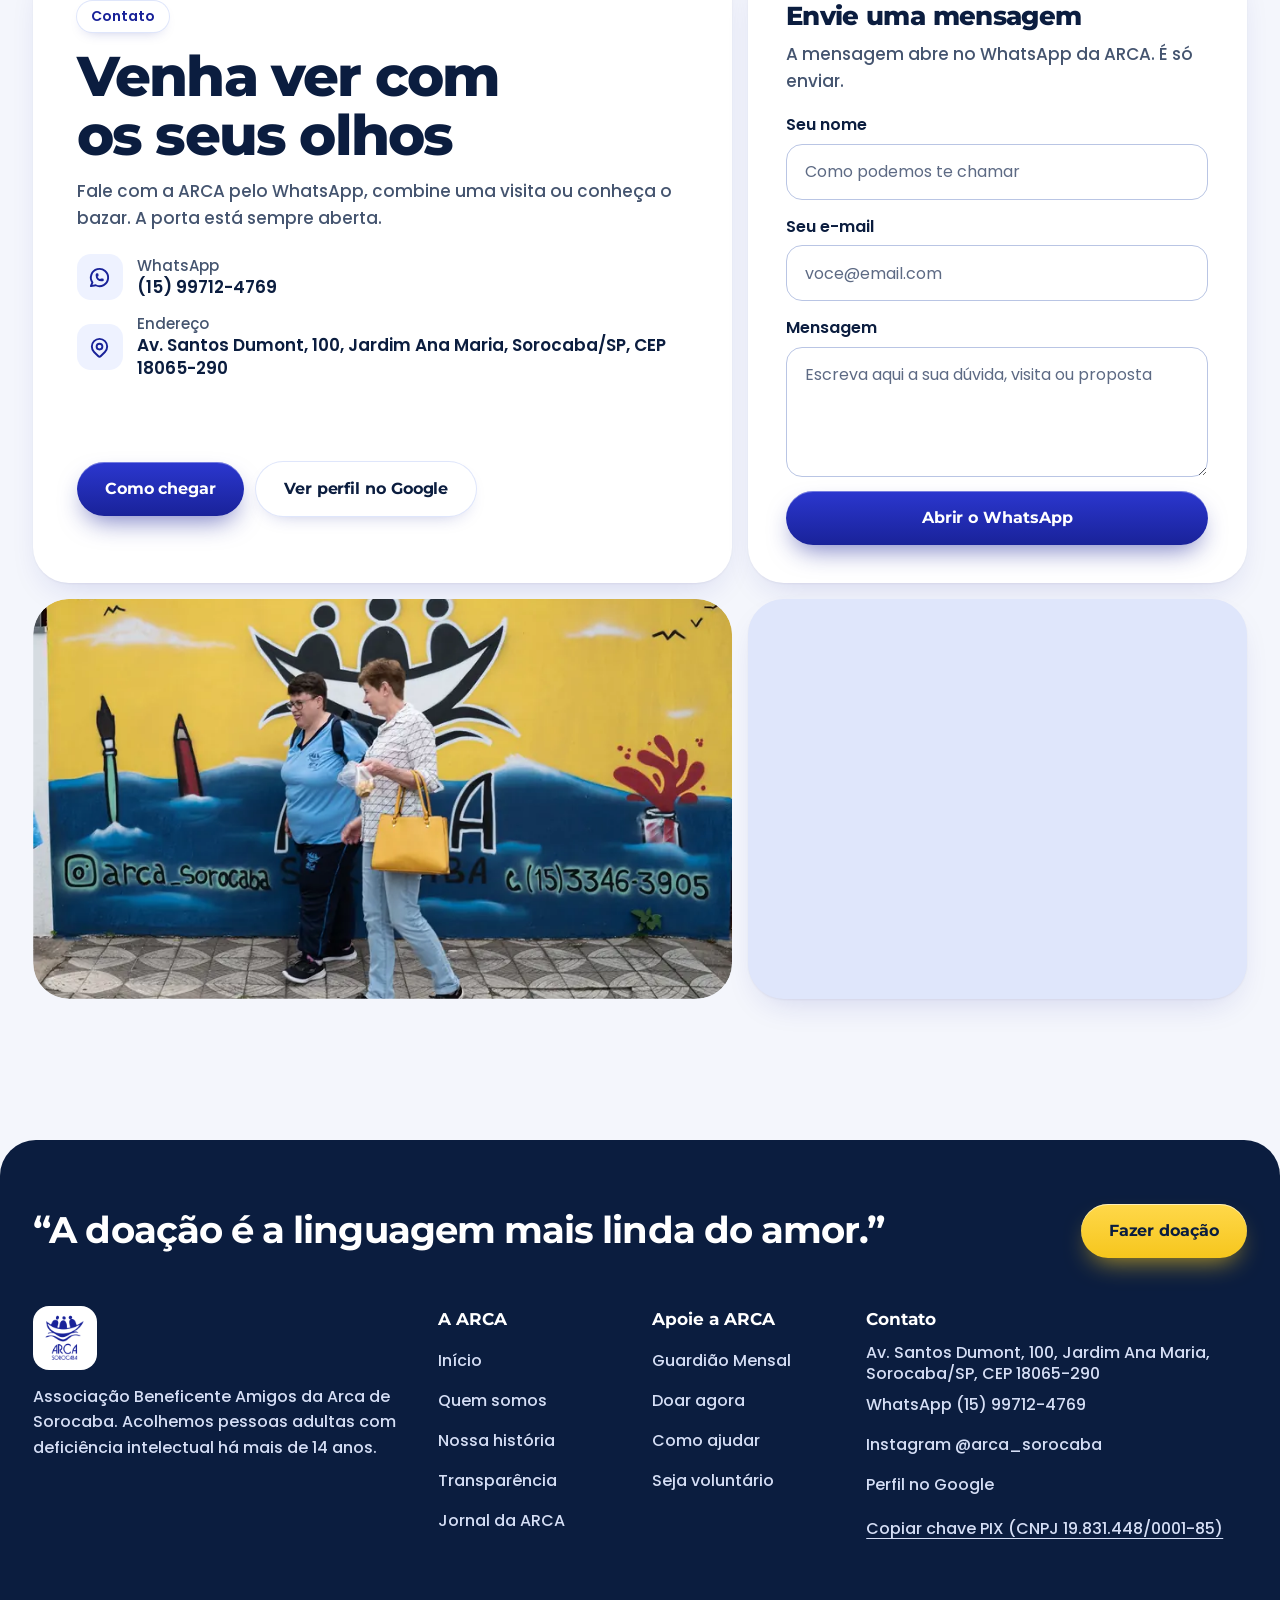
==== commit ed485b29: "Página Nossa história, menu A ARCA e FGTS atualizado - Nova página historia.html com a linha do temp" ====
--- a/index.html
+++ b/index.html
@@ -42,7 +42,13 @@
     <span class="brand-name">ARCA Sorocaba</span>
   </a>
   <nav aria-label="Navegação principal" class="nav-full">
-    <a href="index.html#quem-somos">A ARCA</a>
+    <div class="nav-drop">
+      <a href="index.html#quem-somos" class="nav-drop-top" aria-haspopup="true">A ARCA<svg viewBox="0 0 24 24" width="14" height="14" fill="none" stroke="currentColor" stroke-width="2.4" stroke-linecap="round" stroke-linejoin="round" aria-hidden="true"><path d="M6 9l6 6 6-6"/></svg></a>
+      <div class="nav-drop-menu">
+        <a href="index.html#quem-somos">Quem somos</a>
+        <a href="historia.html">Nossa história</a>
+      </div>
+    </div>
     <a href="guardiao.html">Guardião Mensal</a>
     <a href="index.html#como-ajudar">Como ajudar</a>
     <a href="transparencia.html">Transparência</a>
@@ -55,6 +61,7 @@
   </button>
   <nav aria-label="Navegação" class="mobile-nav" id="mobileNav">
     <a href="index.html#quem-somos">A ARCA</a>
+    <a href="historia.html">Nossa história</a>
     <a href="guardiao.html">Guardião Mensal</a>
     <a href="index.html#como-ajudar">Como ajudar</a>
     <a href="transparencia.html">Transparência</a>
@@ -440,6 +447,7 @@
         <h3>A ARCA</h3>
         <a href="index.html">Início</a>
         <a href="index.html#quem-somos">Quem somos</a>
+        <a href="historia.html">Nossa história</a>
         <a href="transparencia.html">Transparência</a>
         <a href="blog.html">Jornal da ARCA</a>
       </nav>
--- a/assets/css/site.css
+++ b/assets/css/site.css
@@ -503,3 +503,25 @@
 @media print{.site-header,.whatsapp-float,.marquee,.ticker{display:none}.js .reveal{opacity:1;transform:none}}
 
 .post-tag{background:var(--blue);color:var(--white)}
+/* página Nossa história: linha do tempo */
+.timeline{list-style:none;margin:0 auto;padding:0;max-width:1120px;display:grid;gap:clamp(18px,2.4vw,32px);position:relative}
+.timeline::before{content:"";position:absolute;left:19px;top:14px;bottom:14px;width:2px;border-radius:2px;background:linear-gradient(180deg,var(--blue) 0,var(--tint-2) 100%)}
+.tl-item{position:relative;padding-left:56px;display:grid;gap:clamp(12px,1.4vw,18px)}
+.tl-item::before{content:"";position:absolute;left:10px;top:28px;width:20px;height:20px;border-radius:50%;background:var(--blue);box-shadow:0 0 0 5px var(--bg),0 0 0 7px var(--tint-2)}
+.tl-card{background:var(--white);border-radius:var(--r-lg);box-shadow:var(--s-1);padding:clamp(20px,2.6vw,36px);display:grid;gap:12px;align-content:start}
+.tl-date{display:inline-flex;width:fit-content;padding:6px 13px;border-radius:999px;background:var(--tint);color:var(--blue);font-size:13px;font-weight:700;letter-spacing:.02em}
+.tl-card h3{margin:0;font-size:clamp(22px,2.1vw,30px);font-weight:800;letter-spacing:-.022em;line-height:1.15;color:var(--ink)}
+.tl-card p{margin:0;line-height:1.65;max-width:62em}
+.tl-photo{margin:0;border-radius:var(--r-lg);overflow:hidden;box-shadow:var(--s-1);aspect-ratio:16/10}
+.tl-photo img{width:100%;height:100%;object-fit:cover;display:block}
+@media (min-width:900px){
+  .tl-item--foto{grid-template-columns:minmax(0,1.35fr) minmax(0,1fr);align-items:stretch}
+  .tl-photo{aspect-ratio:auto;min-height:280px}
+}
+@media (max-width:620px){
+  .timeline::before{left:7px}
+  .tl-item{padding-left:30px}
+  .tl-item::before{left:0;top:26px;width:16px;height:16px;box-shadow:0 0 0 4px var(--bg),0 0 0 6px var(--tint-2)}
+  .tl-card{padding:20px 18px}
+  .tl-card p{font-size:16px;line-height:1.6}
+}
--- a/assets/css/header.css
+++ b/assets/css/header.css
@@ -18,3 +18,13 @@
   .site-header{transition:none}
   .site-header.is-hidden{transform:none;opacity:1;filter:none;pointer-events:auto}
 }
+
+/* Menu "A ARCA" com Quem somos e Nossa história */
+.nav-drop{position:relative;display:flex}
+.nav-drop-top{display:inline-flex;align-items:center;gap:5px}
+.nav-drop-top svg{transition:transform .35s cubic-bezier(.22,1,.36,1)}
+.nav-drop-menu{position:absolute;top:calc(100% + 10px);left:50%;min-width:190px;display:grid;gap:2px;padding:8px;background:#fff;border-radius:18px;box-shadow:0 0 0 1px rgba(25,34,153,.08),0 24px 48px -18px rgba(11,29,63,.35);opacity:0;visibility:hidden;transform:translate(-50%,6px);transition:opacity .3s cubic-bezier(.22,1,.36,1),transform .3s cubic-bezier(.22,1,.36,1),visibility .3s;z-index:5}
+.nav-drop-menu::before{content:"";position:absolute;left:0;right:0;top:-12px;height:12px}
+.nav-drop-menu a{display:block;padding:10px 14px;border-radius:12px;white-space:nowrap}
+.nav-drop:hover .nav-drop-menu,.nav-drop:focus-within .nav-drop-menu{opacity:1;visibility:visible;transform:translate(-50%,0)}
+.nav-drop:hover .nav-drop-top svg,.nav-drop:focus-within .nav-drop-top svg{transform:rotate(180deg)}
